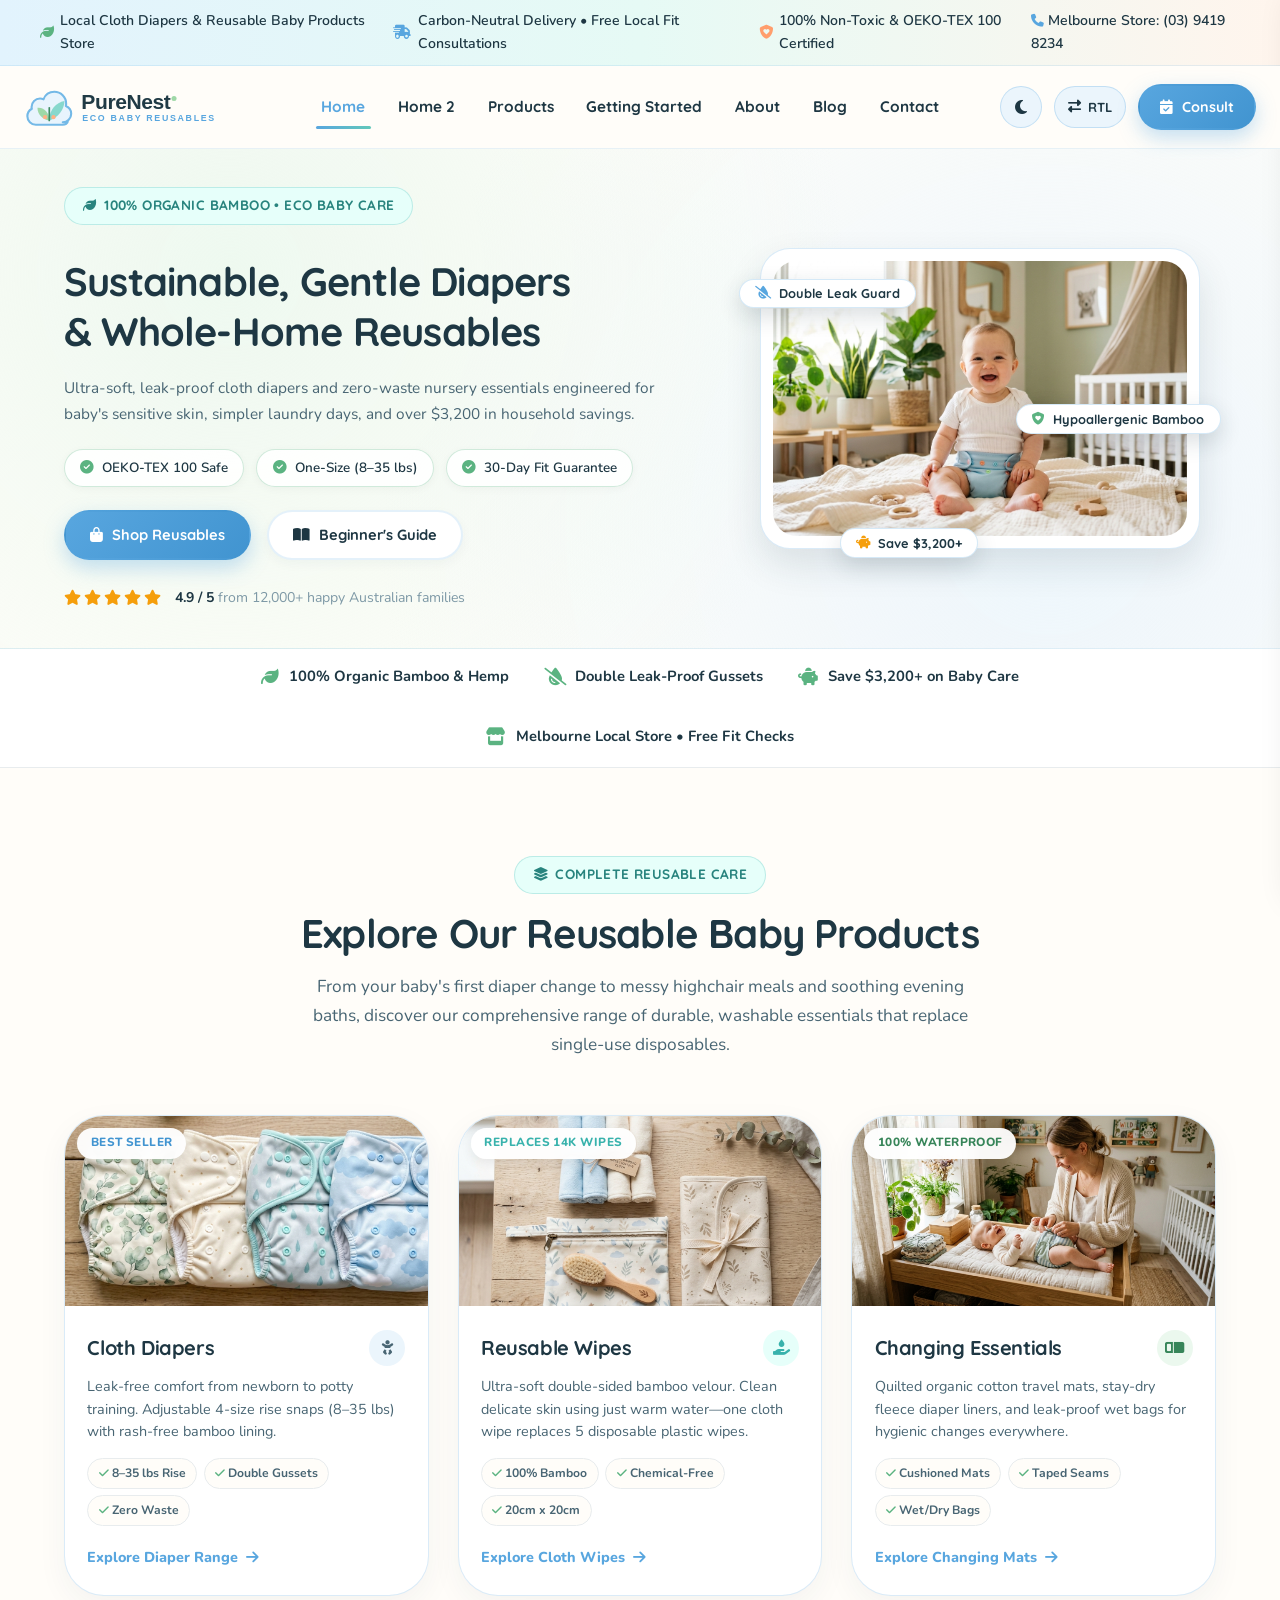
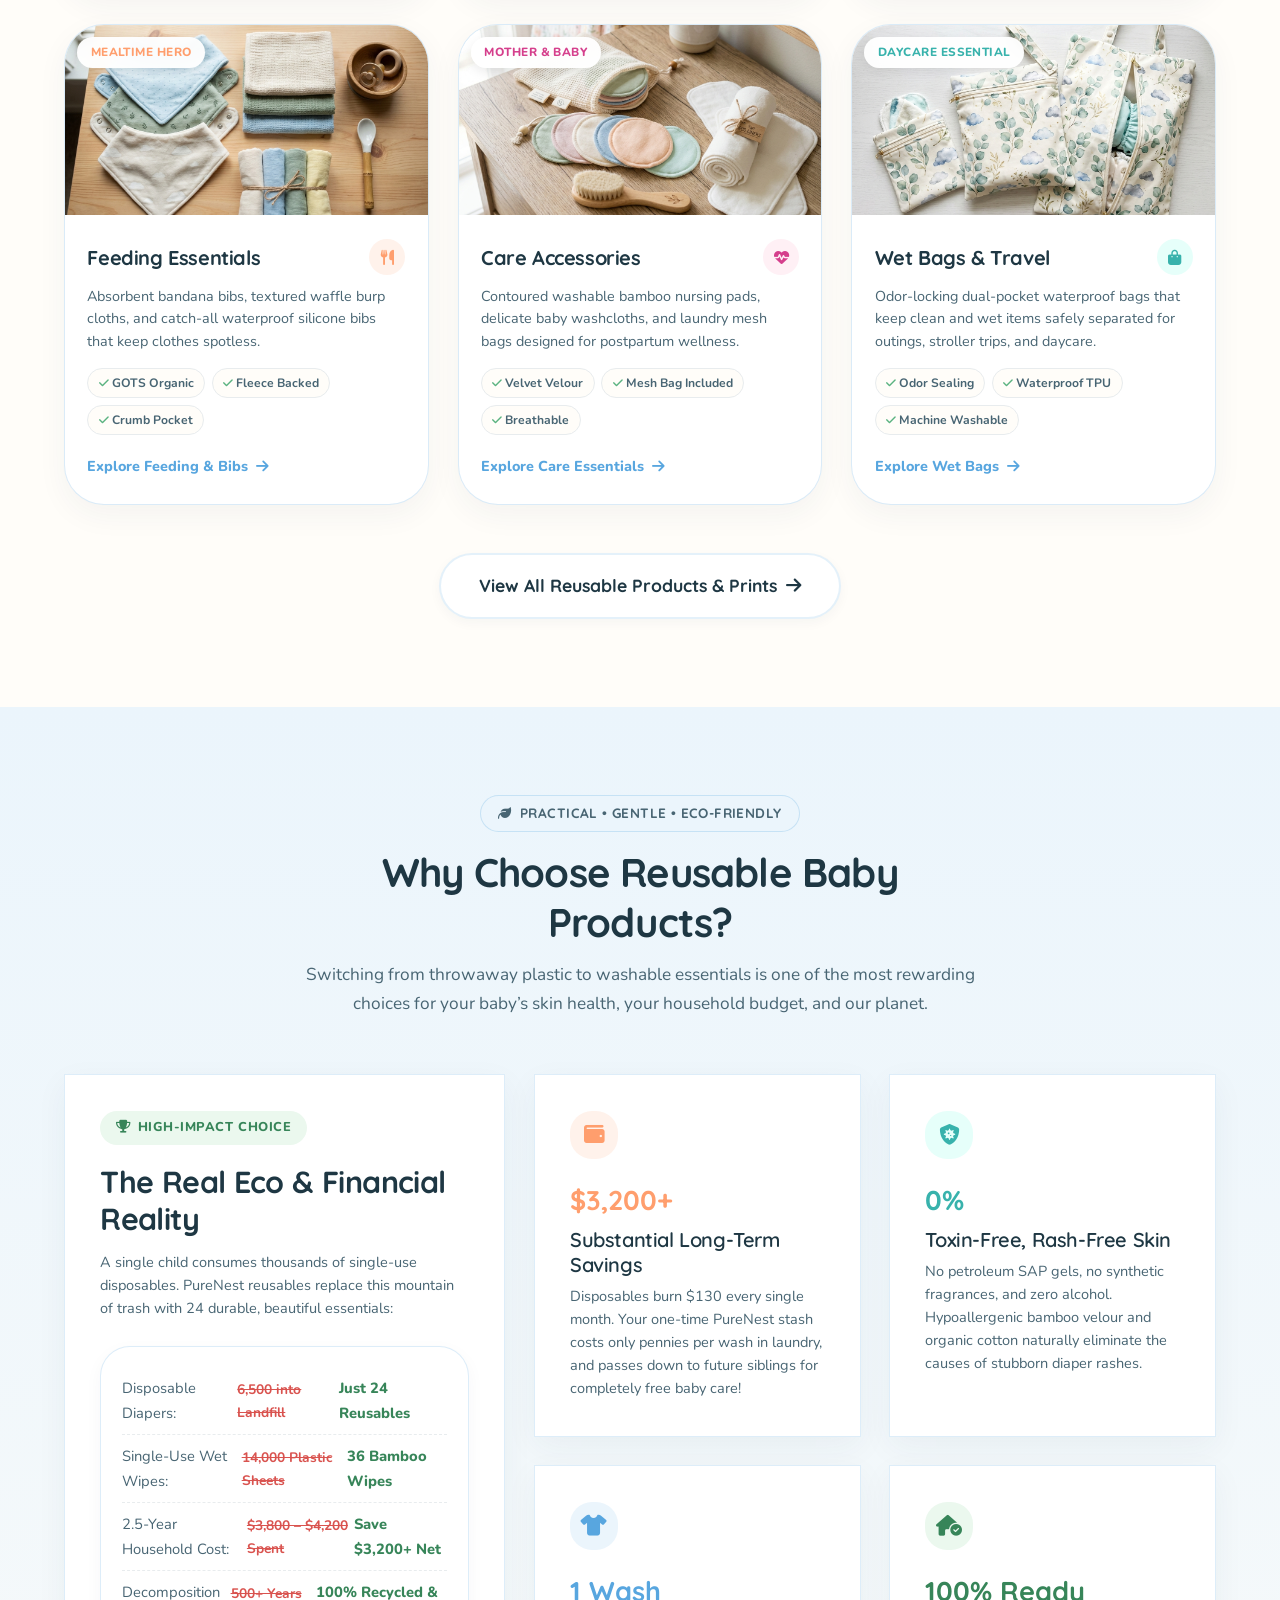
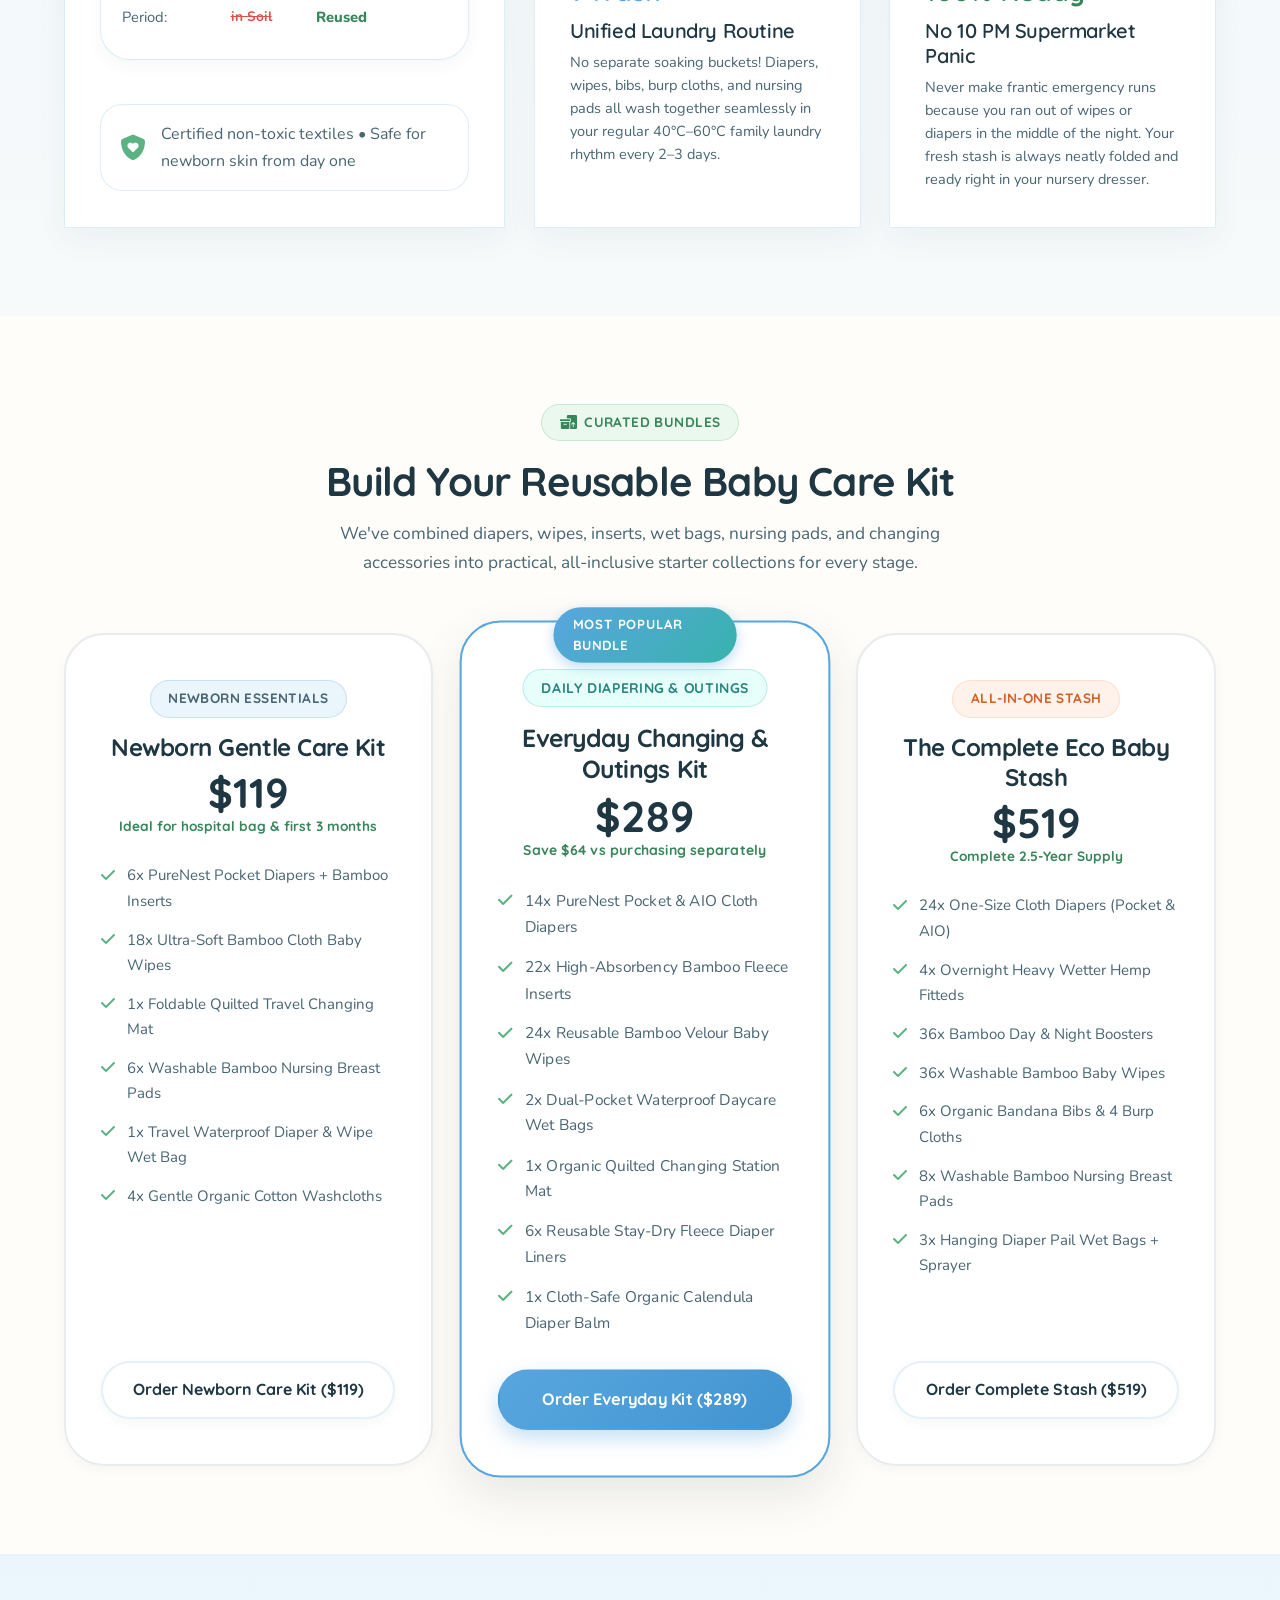
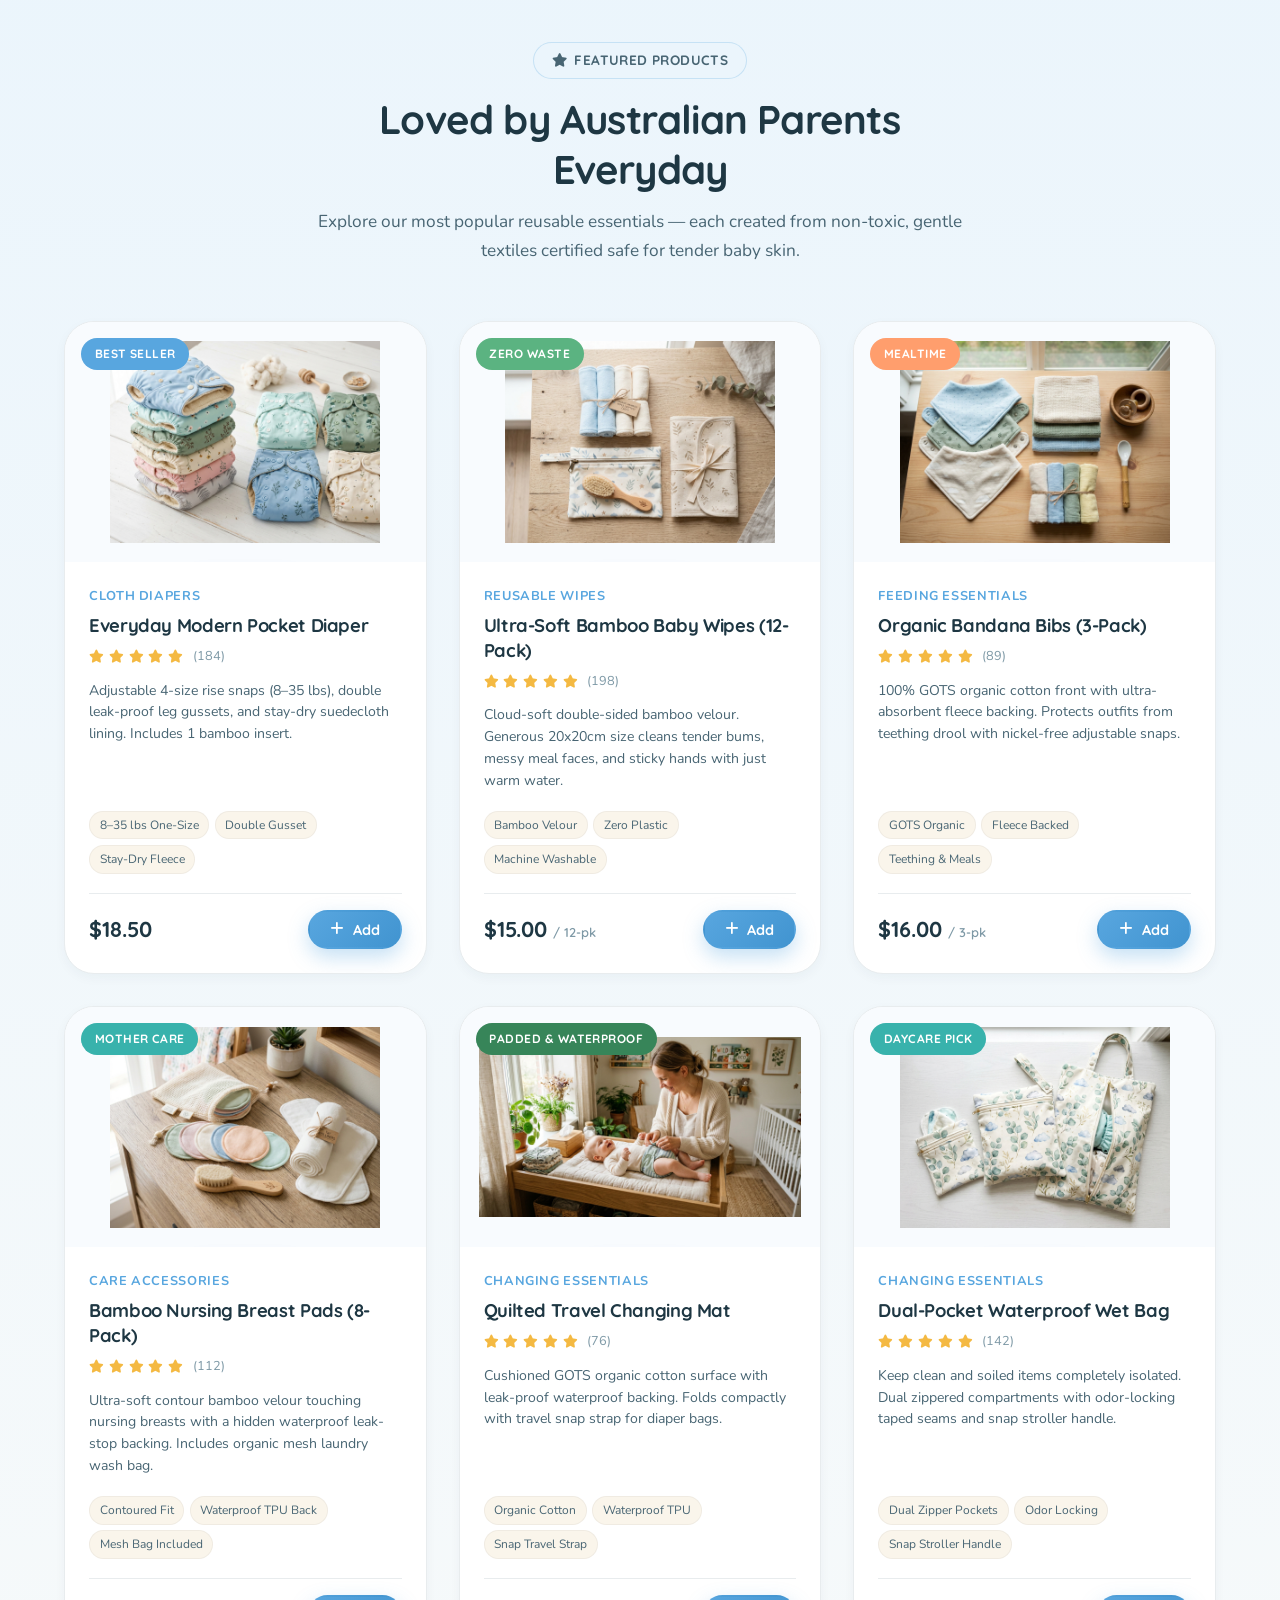
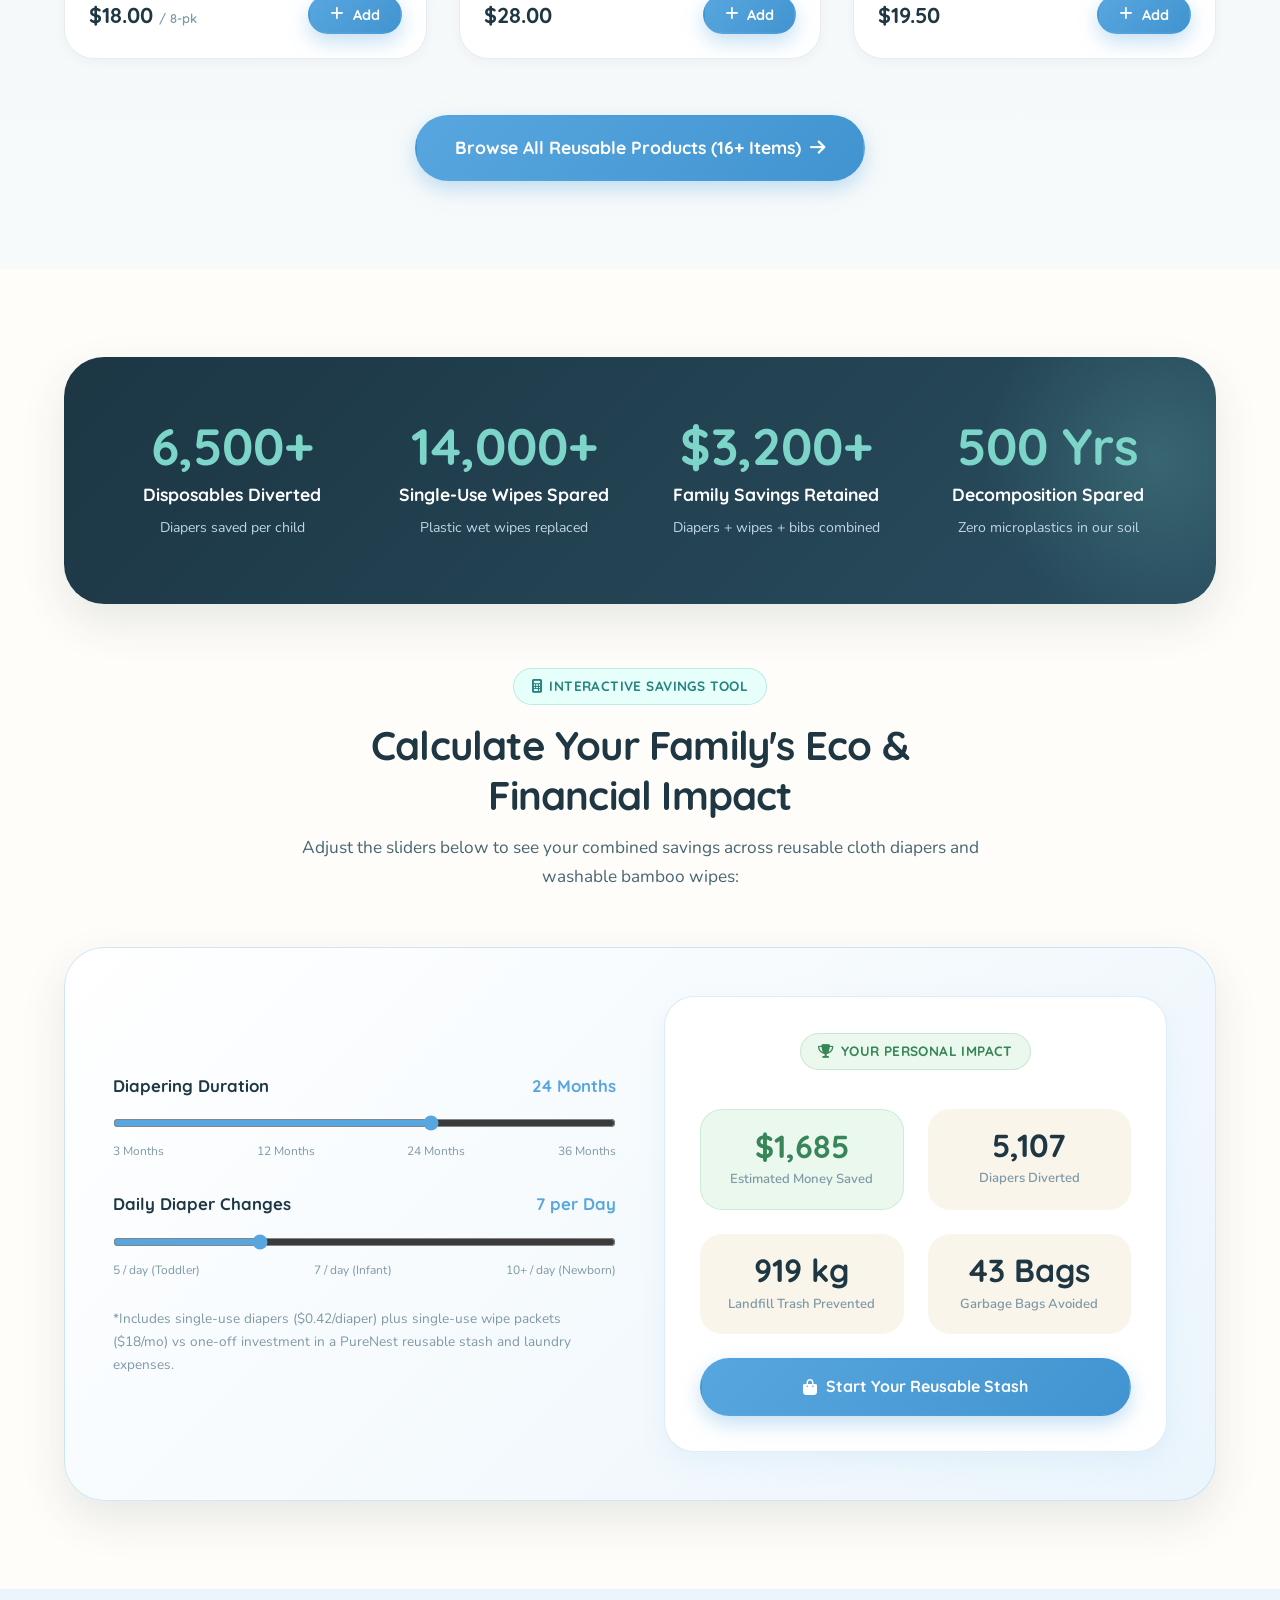
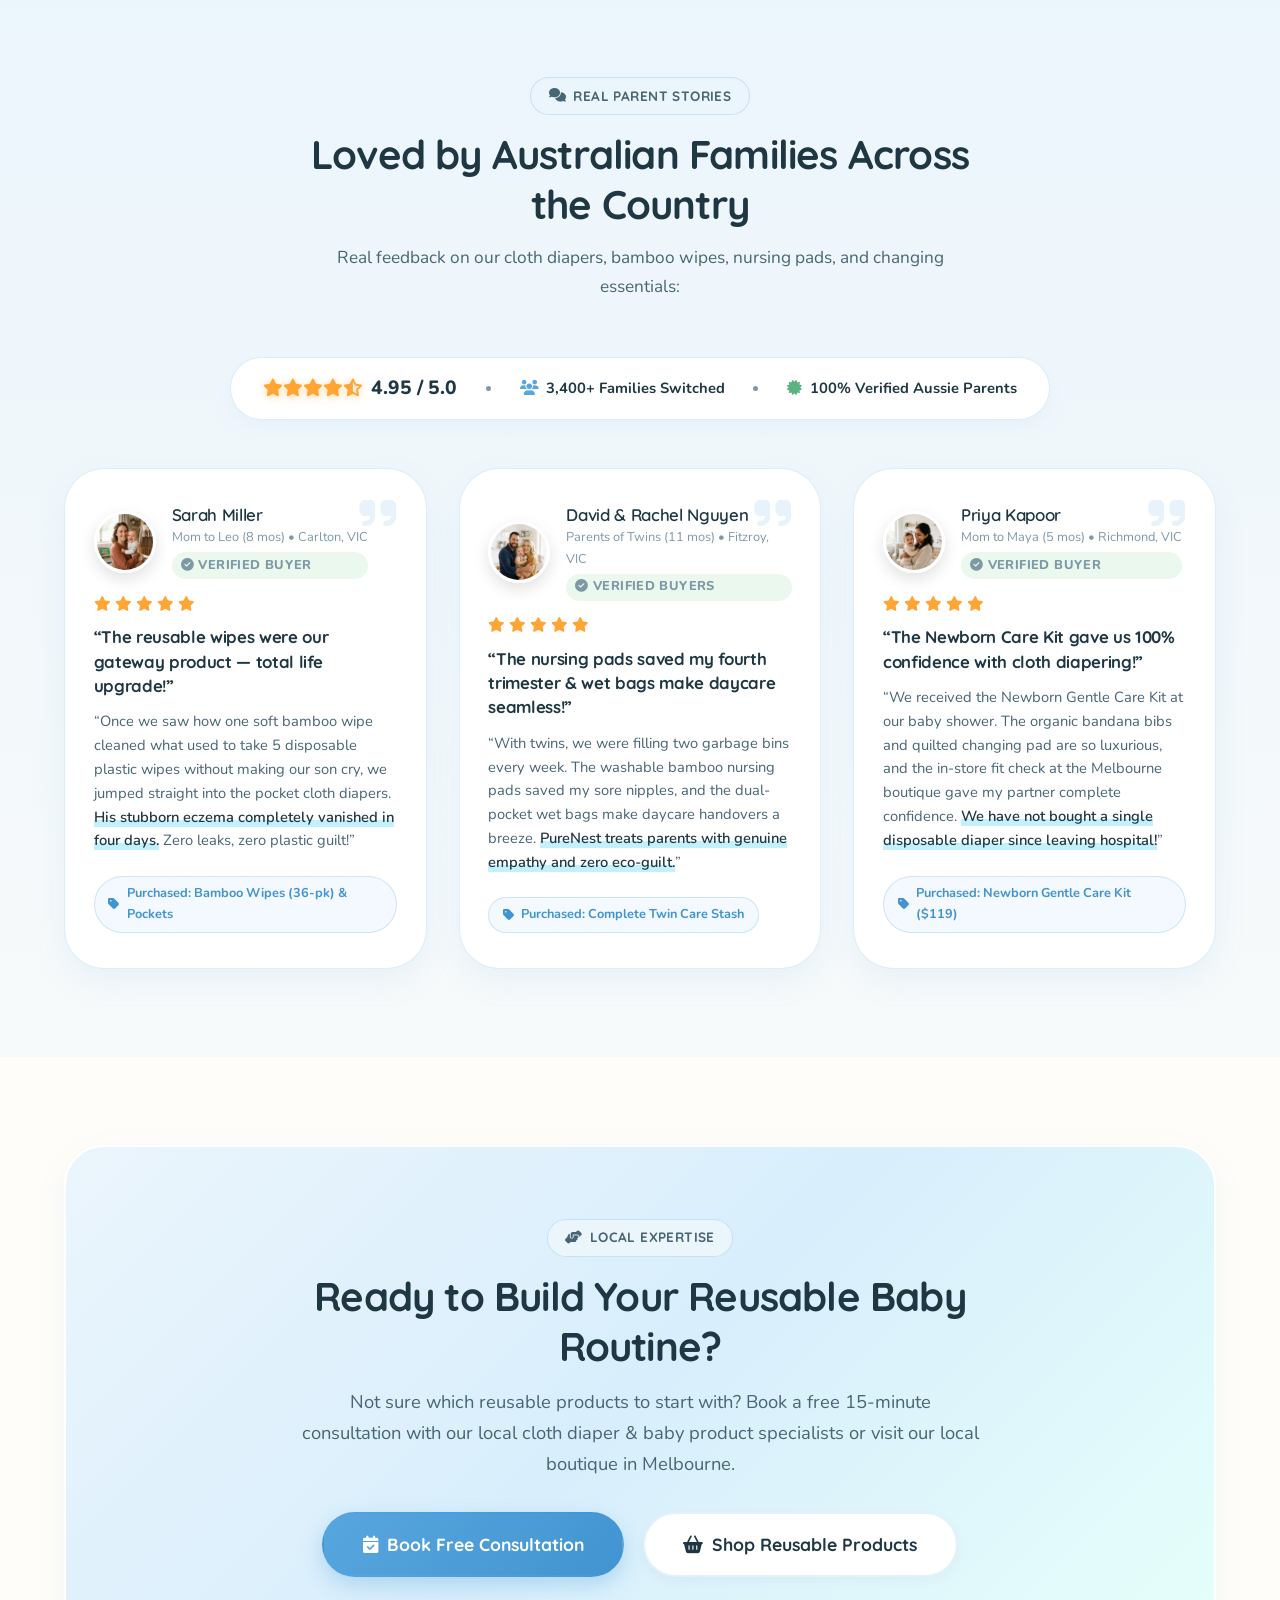
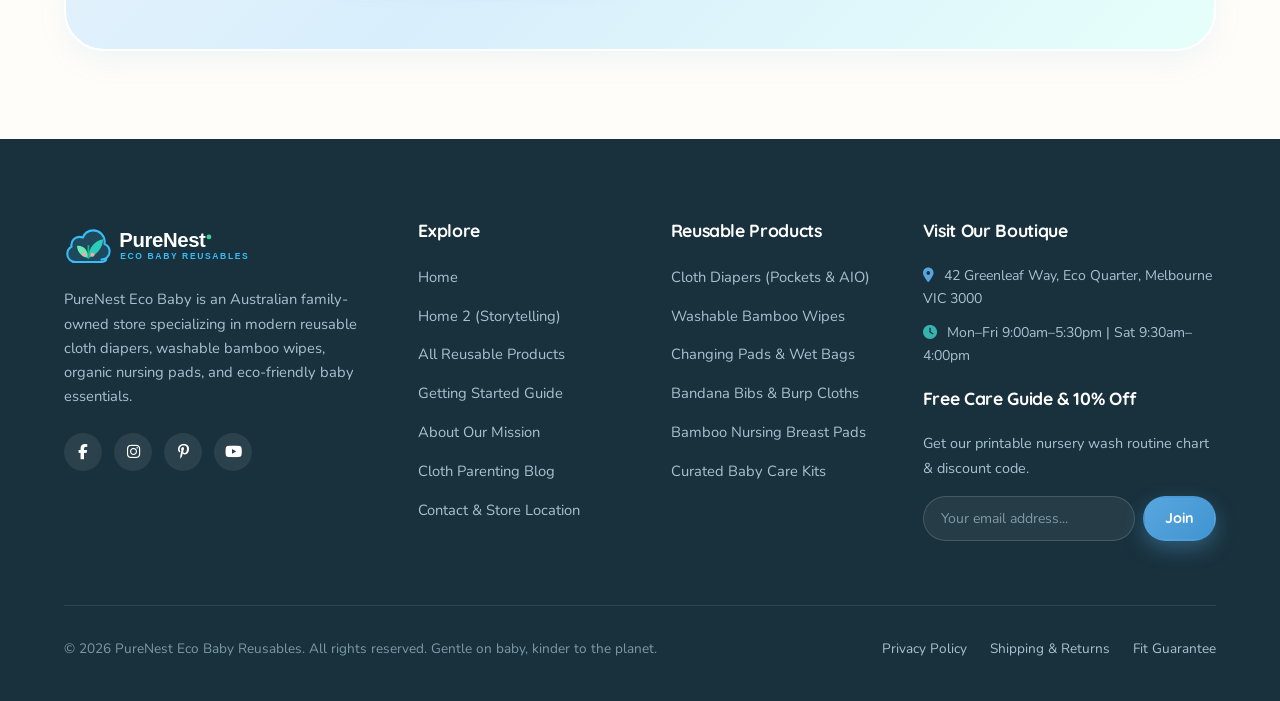
==== index.html @ 65320d26 "first commit" ====
<!DOCTYPE html>
<html lang="en">

<head>
  <meta charset="UTF-8">
  <meta name="viewport" content="width=device-width, initial-scale=1.0">
  <meta name="description"
    content="PureNest Eco Baby — Local store specializing in modern cloth diapers and reusable baby products. Organic wipes, washable changing pads, nursing pads, bibs, and zero-waste baby essentials.">
  <title>PureNest Eco Baby — Local Cloth Diapers &amp; Reusable Baby Products Store</title>
  <link rel="icon" type="image/svg+xml" href="images/favicon.svg">
  <link rel="icon" type="image/png" sizes="32x32" href="images/favicon.png">
  <link rel="shortcut icon" href="favicon.ico">
  <link rel="apple-touch-icon" href="images/favicon.png">
  <link rel="stylesheet" href="https://cdnjs.cloudflare.com/ajax/libs/font-awesome/6.5.0/css/all.min.css">
  <link rel="stylesheet" href="css/style.css">
</head>

<body>

  <!-- ─── TOP ANNOUNCEMENT BAR ─── -->
  <div class="top-announcement">
    <div class="top-announcement-inner">
      <div class="top-announcement-perks">
        <span><i class="fa-solid fa-leaf" style="color: #5BB381;"></i> Local Cloth Diapers &amp; Reusable Baby Products
          Store</span>
        <span><i class="fa-solid fa-truck-fast" style="color: #58A6DF;"></i> Carbon-Neutral Delivery &bull; Free Local
          Fit Consultations</span>
        <span><i class="fa-solid fa-shield-heart" style="color: #FF9E6D;"></i> 100% Non-Toxic &amp; OEKO-TEX 100
          Certified</span>
      </div>

      <div class="top-announcement-contact">
        <span><i class="fa-solid fa-phone" style="font-size: 0.8rem; color: #58A6DF;"></i> Melbourne Store: (03) 9419
          8234</span>
      </div>
    </div>
  </div>

  <!-- ─── SITE HEADER ─── -->
  <header class="site-header">
    <div class="header-container">
      <a href="index.html" class="header-brand" aria-label="PureNest Eco Baby Home">
        <img src="images/logo.svg" alt="PureNest Eco Baby Reusable Cloth Diapers &amp; Baby Products Logo"
          class="brand-logo-light">
        <img src="images/logo-dark.svg" alt="PureNest Eco Baby Reusable Cloth Diapers &amp; Baby Products Logo"
          class="brand-logo-dark">
      </a>

      <!-- Desktop Nav -->
      <nav aria-label="Primary Navigation">
        <ul class="nav-links">
          <li><a href="index.html" class="active">Home</a></li>
          <li><a href="home-2.html">Home 2</a></li>
          <li><a href="products.html">Products</a></li>
          <li><a href="getting-started.html">Getting Started</a></li>
          <li><a href="about.html">About</a></li>
          <li><a href="blog.html">Blog</a></li>
          <li><a href="contact.html">Contact</a></li>
        </ul>
      </nav>

      <!-- Header Actions -->
      <div class="header-actions">
        <button id="themeToggleBtn" class="header-util-btn icon-only theme-toggle-btn"
          aria-label="Toggle Dark / Light Theme" title="Toggle Theme">
          <i class="fa-solid fa-moon"></i>
        </button>
        <button id="rtlToggleBtn" class="header-util-btn rtl-toggle-btn" aria-label="Toggle RTL / LTR Layout"
          title="Toggle RTL Layout">
          <i class="fa-solid fa-right-left"></i>
          <span class="rtl-text-label">RTL</span>
        </button>
        <a href="contact.html" class="btn btn-primary btn-sm">
          <i class="fa-solid fa-calendar-check"></i> Consult
        </a>
        <button class="hamburger-btn" id="hamburgerBtn" aria-label="Toggle navigation menu">
          <span></span>
          <span></span>
          <span></span>
        </button>
      </div>
    </div>
  </header>

  <!-- ─── MOBILE DRAWER & OVERLAY ─── -->
  <div class="mobile-nav-overlay" id="mobileNavOverlay"></div>
  <aside class="mobile-nav-drawer" id="mobileNavDrawer" aria-label="Mobile Navigation">
    <div class="mobile-nav-header">
      <img src="images/logo.svg" alt="PureNest Logo" class="brand-logo-light" style="height: 38px;">
      <img src="images/logo-dark.svg" alt="PureNest Logo" class="brand-logo-dark" style="height: 38px;">
      <button id="mobileNavClose"
        style="background:none; border:none; font-size:1.4rem; color:var(--text-title); cursor:pointer;">
        <i class="fa-solid fa-xmark"></i>
      </button>
    </div>
    <ul class="mobile-nav-links">
      <li><a href="index.html" class="active">Home <i class="fa-solid fa-chevron-right"></i></a></li>
      <li><a href="home-2.html">Home 2 <i class="fa-solid fa-chevron-right"></i></a></li>
      <li><a href="products.html">Products <i class="fa-solid fa-chevron-right"></i></a></li>
      <li><a href="getting-started.html">Getting Started <i class="fa-solid fa-chevron-right"></i></a></li>
      <li><a href="about.html">About <i class="fa-solid fa-chevron-right"></i></a></li>
      <li><a href="blog.html">Blog <i class="fa-solid fa-chevron-right"></i></a></li>
      <li><a href="contact.html">Contact <i class="fa-solid fa-chevron-right"></i></a></li>
    </ul>
    <div class="mobile-nav-footer">
      <div class="mobile-drawer-util-row" style="margin-top:0; padding-top:0; border-top:none; margin-bottom:1rem;">
        <button class="header-util-btn theme-toggle-btn" id="mobileThemeToggleBtn"
          aria-label="Toggle Dark / Light Theme">
          <i class="fa-solid fa-moon"></i>
          <span>Theme</span>
        </button>
        <button class="header-util-btn rtl-toggle-btn" id="mobileRtlToggleBtn" aria-label="Toggle RTL Mode">
          <i class="fa-solid fa-right-left"></i>
          <span>RTL / LTR</span>
        </button>
      </div>
      <a href="contact.html" class="btn btn-primary" style="width: 100%;">
        <i class="fa-solid fa-calendar-check"></i> Book Free Fit Consult
      </a>
      <p style="font-size: 0.82rem; color: var(--text-muted); text-align: center; margin-top: 0.5rem;">
        Local Eco Baby Store &bull; 42 Greenleaf Way, Melbourne
      </p>
    </div>
  </aside>

  <main>
    <!-- ═════════════════════════════════════════════════════════════════
         SECTION 1: FLAGSHIP HERO (PREMIUM 2-COLUMN ECO DESIGN)
         ═════════════════════════════════════════════════════════════════ -->
    <section class="page-hero-unified hero-home-flagship" aria-label="PureNest Eco Baby Introduction">
      <div class="container">
        <div class="hero-grid-2col">

          <!-- Left Column: Compelling Copy, Quick Perks & Dual CTAs -->
          <div class="hero-content-col">
            <div class="hero-badge">
              <span class="badge-pill badge-mint">
                <i class="fa-solid fa-leaf"></i> 100% Organic Bamboo &bull; Eco Baby Care
              </span>
            </div>

            <h1>
              Sustainable, Gentle Diapers <br>
              <span class="gradient-text">&amp; Whole-Home Reusables</span>
            </h1>

            <p class="hero-lead">
              Ultra-soft, leak-proof cloth diapers and zero-waste nursery essentials engineered for baby's sensitive
              skin, simpler laundry days, and over $3,200 in household savings.
            </p>

            <div class="hero-points-chips">
              <span class="hero-point-tag">
                <i class="fa-solid fa-circle-check"></i> OEKO-TEX 100 Safe
              </span>
              <span class="hero-point-tag">
                <i class="fa-solid fa-circle-check"></i> One-Size (8–35 lbs)
              </span>
              <span class="hero-point-tag">
                <i class="fa-solid fa-circle-check"></i> 30-Day Fit Guarantee
              </span>
            </div>

            <div class="hero-buttons-wrap">
              <a href="products.html" class="btn btn-primary">
                <i class="fa-solid fa-bag-shopping"></i> Shop Reusables
              </a>
              <a href="getting-started.html" class="btn btn-secondary">
                <i class="fa-solid fa-book-open"></i> Beginner's Guide
              </a>
            </div>

            <div class="hero-social-proof">
              <div class="hero-rating-stars" aria-label="5 out of 5 stars">
                <i class="fa-solid fa-star"></i>
                <i class="fa-solid fa-star"></i>
                <i class="fa-solid fa-star"></i>
                <i class="fa-solid fa-star"></i>
                <i class="fa-solid fa-star"></i>
              </div>
              <span class="hero-rating-text"><strong>4.9 / 5</strong> from 12,000+ happy Australian families</span>
            </div>
          </div>

          <!-- Right Column: Photography Showcase Card with Dynamic Hotspots -->
          <div class="hero-visual-col">
            <div class="visual-card-wrap">
              <img src="images/hero_baby.jpg"
                alt="Happy baby wearing PureNest eco-friendly cloth diaper in natural light nursery">

              <!-- Floating Hotspots -->
              <div class="story-hotspot hotspot-1">
                <i class="fa-solid fa-droplet-slash" style="color:var(--sky-blue);"></i>
                <span>Double Leak Guard</span>
              </div>

              <div class="story-hotspot hotspot-2">
                <i class="fa-solid fa-shield-heart" style="color:var(--pastel-green);"></i>
                <span>Hypoallergenic Bamboo</span>
              </div>

              <div class="story-hotspot hotspot-bottom">
                <i class="fa-solid fa-piggy-bank" style="color:#F59E0B;"></i>
                <span>Save $3,200+</span>
              </div>
            </div>
          </div>

        </div>
      </div>
    </section>

    <!-- Trust Perks Directly Below the Clouds -->
    <div class="hero-dream-trust">
      <div class="hero-dream-trust-inner">
        <div class="hero-dream-trust-item">
          <i class="fa-solid fa-leaf"></i>
          <span>100% Organic Bamboo &amp; Hemp</span>
        </div>
        <div class="hero-dream-trust-item">
          <i class="fa-solid fa-droplet-slash"></i>
          <span>Double Leak-Proof Gussets</span>
        </div>
        <div class="hero-dream-trust-item">
          <i class="fa-solid fa-piggy-bank"></i>
          <span>Save $3,200+ on Baby Care</span>
        </div>
        <div class="hero-dream-trust-item">
          <i class="fa-solid fa-store"></i>
          <span>Melbourne Local Store &bull; Free Fit Checks</span>
        </div>
      </div>
    </div>

    <!-- ═════════════════════════════════════════════════════════════════
         SECTION 2: EXPLORE OUR REUSABLE BABY PRODUCTS (DEDICATED CATEGORIES)
         ═════════════════════════════════════════════════════════════════ -->
    <section class="section section-cream" id="reusable-categories" aria-label="Explore Reusable Baby Products">
      <div class="container">
        <div class="section-header">
          <span class="badge-pill badge-mint">
            <i class="fa-solid fa-layer-group"></i> Complete Reusable Care
          </span>
          <h2>Explore Our Reusable Baby Products</h2>
          <p>
            From your baby's first diaper change to messy highchair meals and soothing evening baths, discover our
            comprehensive range of durable, washable essentials that replace single-use disposables.
          </p>
        </div>

        <div class="modern-cat-grid">

          <!-- Category 1: Cloth Diapers -->
          <a href="products.html?category=cloth-diapers" class="modern-cat-card">
            <div class="modern-cat-media">
              <img src="images/diaper_prints.jpg" alt="PureNest Modern Cloth Diapers in gentle botanical prints">
              <span class="modern-cat-floating-badge" style="color:var(--sky-blue-hover);">Best Seller</span>
            </div>
            <div class="modern-cat-body">
              <div class="modern-cat-header">
                <h3>Cloth Diapers</h3>
                <div class="modern-cat-icon-chip" style="background:var(--sky-blue-light); color:var(--sky-blue-deep);">
                  <i class="fa-solid fa-baby"></i>
                </div>
              </div>
              <p class="modern-cat-desc">
                Leak-free comfort from newborn to potty training. Adjustable 4-size rise snaps (8–35 lbs) with rash-free
                bamboo lining.
              </p>
              <div class="modern-cat-tags">
                <span class="modern-cat-tag"><i class="fa-solid fa-check"
                    style="color:var(--pastel-green); font-size:0.7rem;"></i> 8–35 lbs Rise</span>
                <span class="modern-cat-tag"><i class="fa-solid fa-check"
                    style="color:var(--pastel-green); font-size:0.7rem;"></i> Double Gussets</span>
                <span class="modern-cat-tag"><i class="fa-solid fa-check"
                    style="color:var(--pastel-green); font-size:0.7rem;"></i> Zero Waste</span>
              </div>
              <div class="modern-cat-action">
                <span>Explore Diaper Range</span>
                <i class="fa-solid fa-arrow-right"></i>
              </div>
            </div>
          </a>

          <!-- Category 2: Reusable Wipes -->
          <a href="products.html?category=wipes" class="modern-cat-card">
            <div class="modern-cat-media">
              <img src="images/wipes_accessories.jpg" alt="PureNest Ultra-Soft Bamboo Cloth Wipes">
              <span class="modern-cat-floating-badge" style="color:var(--aqua);">Replaces 14k Wipes</span>
            </div>
            <div class="modern-cat-body">
              <div class="modern-cat-header">
                <h3>Reusable Wipes</h3>
                <div class="modern-cat-icon-chip" style="background:var(--aqua-light); color:var(--aqua);">
                  <i class="fa-solid fa-hand-holding-droplet"></i>
                </div>
              </div>
              <p class="modern-cat-desc">
                Ultra-soft double-sided bamboo velour. Clean delicate skin using just warm water—one cloth wipe replaces
                5 disposable plastic wipes.
              </p>
              <div class="modern-cat-tags">
                <span class="modern-cat-tag"><i class="fa-solid fa-check"
                    style="color:var(--pastel-green); font-size:0.7rem;"></i> 100% Bamboo</span>
                <span class="modern-cat-tag"><i class="fa-solid fa-check"
                    style="color:var(--pastel-green); font-size:0.7rem;"></i> Chemical-Free</span>
                <span class="modern-cat-tag"><i class="fa-solid fa-check"
                    style="color:var(--pastel-green); font-size:0.7rem;"></i> 20cm x 20cm</span>
              </div>
              <div class="modern-cat-action">
                <span>Explore Cloth Wipes</span>
                <i class="fa-solid fa-arrow-right"></i>
              </div>
            </div>
          </a>

          <!-- Category 3: Changing Essentials -->
          <a href="products.html?category=changing" class="modern-cat-card">
            <div class="modern-cat-media">
              <img src="images/mother_changing_baby.jpg"
                alt="Mother changing smiling baby on washable padded changing mat">
              <span class="modern-cat-floating-badge" style="color:var(--pastel-green-dark);">100% Waterproof</span>
            </div>
            <div class="modern-cat-body">
              <div class="modern-cat-header">
                <h3>Changing Essentials</h3>
                <div class="modern-cat-icon-chip"
                  style="background:var(--pastel-green-light); color:var(--pastel-green-dark);">
                  <i class="fa-solid fa-mattress-pillow"></i>
                </div>
              </div>
              <p class="modern-cat-desc">
                Quilted organic cotton travel mats, stay-dry fleece diaper liners, and leak-proof wet bags for hygienic
                changes everywhere.
              </p>
              <div class="modern-cat-tags">
                <span class="modern-cat-tag"><i class="fa-solid fa-check"
                    style="color:var(--pastel-green); font-size:0.7rem;"></i> Cushioned Mats</span>
                <span class="modern-cat-tag"><i class="fa-solid fa-check"
                    style="color:var(--pastel-green); font-size:0.7rem;"></i> Taped Seams</span>
                <span class="modern-cat-tag"><i class="fa-solid fa-check"
                    style="color:var(--pastel-green); font-size:0.7rem;"></i> Wet/Dry Bags</span>
              </div>
              <div class="modern-cat-action">
                <span>Explore Changing Mats</span>
                <i class="fa-solid fa-arrow-right"></i>
              </div>
            </div>
          </a>

          <!-- Category 4: Feeding Essentials -->
          <a href="products.html?category=feeding" class="modern-cat-card">
            <div class="modern-cat-media">
              <img src="images/reusable_bibs.jpg" alt="Organic cotton bandana bibs and waffle burp cloths">
              <span class="modern-cat-floating-badge" style="color:var(--warm-peach);">Mealtime Hero</span>
            </div>
            <div class="modern-cat-body">
              <div class="modern-cat-header">
                <h3>Feeding Essentials</h3>
                <div class="modern-cat-icon-chip" style="background:var(--warm-peach-light); color:var(--warm-peach);">
                  <i class="fa-solid fa-utensils"></i>
                </div>
              </div>
              <p class="modern-cat-desc">
                Absorbent bandana bibs, textured waffle burp cloths, and catch-all waterproof silicone bibs that keep
                clothes spotless.
              </p>
              <div class="modern-cat-tags">
                <span class="modern-cat-tag"><i class="fa-solid fa-check"
                    style="color:var(--pastel-green); font-size:0.7rem;"></i> GOTS Organic</span>
                <span class="modern-cat-tag"><i class="fa-solid fa-check"
                    style="color:var(--pastel-green); font-size:0.7rem;"></i> Fleece Backed</span>
                <span class="modern-cat-tag"><i class="fa-solid fa-check"
                    style="color:var(--pastel-green); font-size:0.7rem;"></i> Crumb Pocket</span>
              </div>
              <div class="modern-cat-action">
                <span>Explore Feeding &amp; Bibs</span>
                <i class="fa-solid fa-arrow-right"></i>
              </div>
            </div>
          </a>

          <!-- Category 5: Baby Care Accessories -->
          <a href="products.html?category=care" class="modern-cat-card">
            <div class="modern-cat-media">
              <img src="images/nursing_pads.jpg" alt="Washable bamboo nursing breast pads in mesh laundry bag">
              <span class="modern-cat-floating-badge" style="color:#D53F8C;">Mother &amp; Baby</span>
            </div>
            <div class="modern-cat-body">
              <div class="modern-cat-header">
                <h3>Care Accessories</h3>
                <div class="modern-cat-icon-chip" style="background:#FFF0F5; color:#D53F8C;">
                  <i class="fa-solid fa-heart-pulse"></i>
                </div>
              </div>
              <p class="modern-cat-desc">
                Contoured washable bamboo nursing pads, delicate baby washcloths, and laundry mesh bags designed for
                postpartum wellness.
              </p>
              <div class="modern-cat-tags">
                <span class="modern-cat-tag"><i class="fa-solid fa-check"
                    style="color:var(--pastel-green); font-size:0.7rem;"></i> Velvet Velour</span>
                <span class="modern-cat-tag"><i class="fa-solid fa-check"
                    style="color:var(--pastel-green); font-size:0.7rem;"></i> Mesh Bag Included</span>
                <span class="modern-cat-tag"><i class="fa-solid fa-check"
                    style="color:var(--pastel-green); font-size:0.7rem;"></i> Breathable</span>
              </div>
              <div class="modern-cat-action">
                <span>Explore Care Essentials</span>
                <i class="fa-solid fa-arrow-right"></i>
              </div>
            </div>
          </a>

          <!-- Category 6: Wet Bags & Travel -->
          <a href="products.html?category=changing" class="modern-cat-card">
            <div class="modern-cat-media">
              <img src="images/wet_bags.jpg" alt="PureNest Waterproof Dual-Pocket Wet Bags and On-the-Go Organizers">
              <span class="modern-cat-floating-badge" style="color:var(--aqua);">Daycare Essential</span>
            </div>
            <div class="modern-cat-body">
              <div class="modern-cat-header">
                <h3>Wet Bags &amp; Travel</h3>
                <div class="modern-cat-icon-chip" style="background:var(--aqua-light); color:var(--aqua);">
                  <i class="fa-solid fa-bag-shopping"></i>
                </div>
              </div>
              <p class="modern-cat-desc">
                Odor-locking dual-pocket waterproof bags that keep clean and wet items safely separated for outings,
                stroller trips, and daycare.
              </p>
              <div class="modern-cat-tags">
                <span class="modern-cat-tag"><i class="fa-solid fa-check"
                    style="color:var(--pastel-green); font-size:0.7rem;"></i> Odor Sealing</span>
                <span class="modern-cat-tag"><i class="fa-solid fa-check"
                    style="color:var(--pastel-green); font-size:0.7rem;"></i> Waterproof TPU</span>
                <span class="modern-cat-tag"><i class="fa-solid fa-check"
                    style="color:var(--pastel-green); font-size:0.7rem;"></i> Machine Washable</span>
              </div>
              <div class="modern-cat-action">
                <span>Explore Wet Bags</span>
                <i class="fa-solid fa-arrow-right"></i>
              </div>
            </div>
          </a>

        </div>

        <div style="text-align: center; margin-top: 3rem;">
          <a href="products.html" class="btn btn-secondary btn-lg">
            View All Reusable Products &amp; Prints <i class="fa-solid fa-arrow-right"></i>
          </a>
        </div>
      </div>
    </section>

    <!-- ═════════════════════════════════════════════════════════════════
         SECTION 3: WHY CHOOSE REUSABLE BABY PRODUCTS? (BENTO IMPACT GRID)
         ═════════════════════════════════════════════════════════════════ -->
    <section class="section section-sky" id="why-reusables" aria-label="Why Choose Reusable Baby Products">
      <div class="container">
        <div class="section-header">
          <span class="badge-pill badge-sky">
            <i class="fa-solid fa-leaf"></i> Practical &bull; Gentle &bull; Eco-Friendly
          </span>
          <h2>Why Choose Reusable Baby Products?</h2>
          <p>
            Switching from throwaway plastic to washable essentials is one of the most rewarding choices for your
            baby’s skin health, your household budget, and our planet.
          </p>
        </div>

        <div class="bento-impact-container">

          <!-- Bento Spotlight 1: Big Impact Counter & Comparison (2-row height) -->
          <div class="bento-card bento-hero-card">
            <div>
              <span class="bento-hero-tag">
                <i class="fa-solid fa-trophy"></i> High-Impact Choice
              </span>
              <h3>The Real Eco &amp; Financial Reality</h3>
              <p class="bento-hero-lead">
                A single child consumes thousands of single-use disposables. PureNest reusables replace this mountain of
                trash with 24 durable, beautiful essentials:
              </p>

              <div class="bento-comparison-box">
                <div class="bento-compare-row">
                  <span>Disposable Diapers:</span>
                  <span class="compare-badge-disposable">6,500 into Landfill</span>
                  <span class="compare-badge-reusable">Just 24 Reusables</span>
                </div>
                <div class="bento-compare-row">
                  <span>Single-Use Wet Wipes:</span>
                  <span class="compare-badge-disposable">14,000 Plastic Sheets</span>
                  <span class="compare-badge-reusable">36 Bamboo Wipes</span>
                </div>
                <div class="bento-compare-row">
                  <span>2.5-Year Household Cost:</span>
                  <span class="compare-badge-disposable">$3,800 – $4,200 Spent</span>
                  <span class="compare-badge-reusable">Save $3,200+ Net</span>
                </div>
                <div class="bento-compare-row">
                  <span>Decomposition Period:</span>
                  <span class="compare-badge-disposable">500+ Years in Soil</span>
                  <span class="compare-badge-reusable">100% Recycled &amp; Reused</span>
                </div>
              </div>
            </div>

            <div class="bento-cert-callout">
              <i class="fa-solid fa-shield-heart" style="font-size:1.6rem; color:var(--pastel-green);"></i>
              <span>
                Certified non-toxic textiles &bull; Safe for newborn skin from day one
              </span>
            </div>
          </div>

          <!-- Bento Card 2: Massive Household Savings -->
          <div class="bento-card">
            <div class="bento-icon-badge" style="background:var(--warm-peach-light); color:var(--warm-peach);">
              <i class="fa-solid fa-wallet"></i>
            </div>
            <div class="bento-card-stat" style="color:var(--warm-peach);">$3,200+</div>
            <h4>Substantial Long-Term Savings</h4>
            <p>
              Disposables burn $130 every single month. Your one-time PureNest stash costs only pennies per wash in
              laundry, and passes down to future siblings for completely free baby care!
            </p>
          </div>

          <!-- Bento Card 3: 100% Gentle, Chemical-Free Materials -->
          <div class="bento-card">
            <div class="bento-icon-badge" style="background:var(--aqua-light); color:var(--aqua);">
              <i class="fa-solid fa-shield-virus"></i>
            </div>
            <div class="bento-card-stat" style="color:var(--aqua);">0%</div>
            <h4>Toxin-Free, Rash-Free Skin</h4>
            <p>
              No petroleum SAP gels, no synthetic fragrances, and zero alcohol. Hypoallergenic bamboo velour and organic
              cotton naturally eliminate the causes of stubborn diaper rashes.
            </p>
          </div>

          <!-- Bento Card 4: Unified Machine Washing -->
          <div class="bento-card">
            <div class="bento-icon-badge" style="background:var(--sky-blue-light); color:var(--sky-blue);">
              <i class="fa-solid fa-shirt"></i>
            </div>
            <div class="bento-card-stat" style="color:var(--sky-blue);">1 Wash</div>
            <h4>Unified Laundry Routine</h4>
            <p>
              No separate soaking buckets! Diapers, wipes, bibs, burp cloths, and nursing pads all wash together
              seamlessly in your regular 40°C–60°C family laundry rhythm every 2–3 days.
            </p>
          </div>

          <!-- Bento Card 5: Everyday Practicality -->
          <div class="bento-card">
            <div class="bento-icon-badge" style="background:var(--pastel-green-light); color:var(--pastel-green-dark);">
              <i class="fa-solid fa-house-circle-check"></i>
            </div>
            <div class="bento-card-stat" style="color:var(--pastel-green-dark);">100% Ready</div>
            <h4>No 10 PM Supermarket Panic</h4>
            <p>
              Never make frantic emergency runs because you ran out of wipes or diapers in the middle of the night. Your
              fresh stash is always neatly folded and ready right in your nursery dresser.
            </p>
          </div>

        </div>
      </div>
    </section>

    <!-- ═════════════════════════════════════════════════════════════════
         SECTION 4: BUILD YOUR BABY CARE KIT (BUNDLES & STARTER SETS)
         ═════════════════════════════════════════════════════════════════ -->
    <section class="section section-cream" id="build-kit" aria-label="Build Your Baby Care Kit">
      <div class="container">
        <div class="section-header">
          <span class="badge-pill badge-sage">
            <i class="fa-solid fa-boxes-packing"></i> Curated Bundles
          </span>
          <h2>Build Your Reusable Baby Care Kit</h2>
          <p>
            We've combined diapers, wipes, inserts, wet bags, nursing pads, and changing accessories into practical,
            all-inclusive starter collections for every stage.
          </p>
        </div>

        <div class="bundles-grid">
          <!-- Kit 1 -->
          <div class="bundle-card">
            <div class="bundle-header">
              <span class="badge-pill badge-sky">Newborn Essentials</span>
              <h3>Newborn Gentle Care Kit</h3>
              <div class="bundle-price">
                $119 <span class="save-tag">Ideal for hospital bag &amp; first 3 months</span>
              </div>
            </div>
            <ul class="bundle-checklist">
              <li><i class="fa-solid fa-check"></i> 6x PureNest Pocket Diapers + Bamboo Inserts</li>
              <li><i class="fa-solid fa-check"></i> 18x Ultra-Soft Bamboo Cloth Baby Wipes</li>
              <li><i class="fa-solid fa-check"></i> 1x Foldable Quilted Travel Changing Mat</li>
              <li><i class="fa-solid fa-check"></i> 6x Washable Bamboo Nursing Breast Pads</li>
              <li><i class="fa-solid fa-check"></i> 1x Travel Waterproof Diaper &amp; Wipe Wet Bag</li>
              <li><i class="fa-solid fa-check"></i> 4x Gentle Organic Cotton Washcloths</li>
            </ul>
            <a href="contact.html?interest=Newborn+Gentle+Care+Kit" class="btn btn-secondary" style="width: 100%;">
              Order Newborn Care Kit ($119)
            </a>
          </div>

          <!-- Kit 2 (Featured) -->
          <div class="bundle-card featured">
            <div class="bundle-ribbon">Most Popular Bundle</div>
            <div class="bundle-header">
              <span class="badge-pill badge-mint">Daily Diapering &amp; Outings</span>
              <h3>Everyday Changing &amp; Outings Kit</h3>
              <div class="bundle-price">
                $289 <span class="save-tag">Save $64 vs purchasing separately</span>
              </div>
            </div>
            <ul class="bundle-checklist">
              <li><i class="fa-solid fa-check"></i> 14x PureNest Pocket &amp; AIO Cloth Diapers</li>
              <li><i class="fa-solid fa-check"></i> 22x High-Absorbency Bamboo Fleece Inserts</li>
              <li><i class="fa-solid fa-check"></i> 24x Reusable Bamboo Velour Baby Wipes</li>
              <li><i class="fa-solid fa-check"></i> 2x Dual-Pocket Waterproof Daycare Wet Bags</li>
              <li><i class="fa-solid fa-check"></i> 1x Organic Quilted Changing Station Mat</li>
              <li><i class="fa-solid fa-check"></i> 6x Reusable Stay-Dry Fleece Diaper Liners</li>
              <li><i class="fa-solid fa-check"></i> 1x Cloth-Safe Organic Calendula Diaper Balm</li>
            </ul>
            <a href="contact.html?interest=Everyday+Changing+and+Outings+Kit" class="btn btn-primary"
              style="width: 100%;">
              Order Everyday Kit ($289)
            </a>
          </div>

          <!-- Kit 3 -->
          <div class="bundle-card">
            <div class="bundle-header">
              <span class="badge-pill badge-peach">All-in-One Stash</span>
              <h3>The Complete Eco Baby Stash</h3>
              <div class="bundle-price">
                $519 <span class="save-tag">Complete 2.5-Year Supply</span>
              </div>
            </div>
            <ul class="bundle-checklist">
              <li><i class="fa-solid fa-check"></i> 24x One-Size Cloth Diapers (Pocket &amp; AIO)</li>
              <li><i class="fa-solid fa-check"></i> 4x Overnight Heavy Wetter Hemp Fitteds</li>
              <li><i class="fa-solid fa-check"></i> 36x Bamboo Day &amp; Night Boosters</li>
              <li><i class="fa-solid fa-check"></i> 36x Washable Bamboo Baby Wipes</li>
              <li><i class="fa-solid fa-check"></i> 6x Organic Bandana Bibs &amp; 4 Burp Cloths</li>
              <li><i class="fa-solid fa-check"></i> 8x Washable Bamboo Nursing Breast Pads</li>
              <li><i class="fa-solid fa-check"></i> 3x Hanging Diaper Pail Wet Bags + Sprayer</li>
            </ul>
            <a href="contact.html?interest=Complete+Eco+Baby+Stash" class="btn btn-secondary" style="width: 100%;">
              Order Complete Stash ($519)
            </a>
          </div>
        </div>
      </div>
    </section>

    <!-- ═════════════════════════════════════════════════════════════════
         SECTION 5: FEATURED REUSABLE PRODUCTS SHOWCASE
         ═════════════════════════════════════════════════════════════════ -->
    <section class="section section-sky" id="featured-products" aria-label="Featured Reusable Products">
      <div class="container">
        <div class="section-header">
          <span class="badge-pill badge-sky">
            <i class="fa-solid fa-star"></i> Featured Products
          </span>
          <h2>Loved by Australian Parents Everyday</h2>
          <p>
            Explore our most popular reusable essentials — each created from non-toxic, gentle textiles certified safe
            for tender baby skin.
          </p>
        </div>

        <div class="products-grid">

          <!-- Product 1: Pocket Diaper -->
          <div class="product-card" data-category="cloth-diapers">
            <span class="product-card-badge" style="background:var(--sky-blue); color:#fff;">Best Seller</span>
            <div class="product-media">
              <img src="images/diapers_collection.jpg" alt="PureNest Everyday Modern Pocket Cloth Diaper">
              <button class="product-quick-btn btn-quick-view">
                <i class="fa-solid fa-eye"></i> Quick View
              </button>
            </div>
            <div class="product-body">
              <span class="product-category-label">Cloth Diapers</span>
              <h3 class="product-title">Everyday Modern Pocket Diaper</h3>
              <div class="product-rating">
                <i class="fa-solid fa-star"></i><i class="fa-solid fa-star"></i><i class="fa-solid fa-star"></i><i
                  class="fa-solid fa-star"></i><i class="fa-solid fa-star"></i>
                <span class="rating-count">(184)</span>
              </div>
              <p class="product-desc">
                Adjustable 4-size rise snaps (8–35 lbs), double leak-proof leg gussets, and stay-dry suedecloth lining.
                Includes 1 bamboo insert.
              </p>
              <div class="product-features-pills">
                <span class="feature-pill">8–35 lbs One-Size</span>
                <span class="feature-pill">Double Gusset</span>
                <span class="feature-pill">Stay-Dry Fleece</span>
              </div>
              <div class="product-footer">
                <div class="product-price">$18.50</div>
                <button class="btn btn-primary btn-sm btn-add-stash" data-product-name="Everyday Pocket Diaper">
                  <i class="fa-solid fa-plus"></i> Add
                </button>
              </div>
            </div>
          </div>

          <!-- Product 2: Bamboo Baby Wipes -->
          <div class="product-card" data-category="wipes">
            <span class="product-card-badge" style="background:var(--pastel-green); color:#fff;">Zero Waste</span>
            <div class="product-media">
              <img src="images/wipes_accessories.jpg" alt="Washable Bamboo Cloth Baby Wipes 12-Pack">
              <button class="product-quick-btn btn-quick-view">
                <i class="fa-solid fa-eye"></i> Quick View
              </button>
            </div>
            <div class="product-body">
              <span class="product-category-label">Reusable Wipes</span>
              <h3 class="product-title">Ultra-Soft Bamboo Baby Wipes (12-Pack)</h3>
              <div class="product-rating">
                <i class="fa-solid fa-star"></i><i class="fa-solid fa-star"></i><i class="fa-solid fa-star"></i><i
                  class="fa-solid fa-star"></i><i class="fa-solid fa-star"></i>
                <span class="rating-count">(198)</span>
              </div>
              <p class="product-desc">
                Cloud-soft double-sided bamboo velour. Generous 20x20cm size cleans tender bums, messy meal faces, and
                sticky hands with just warm water.
              </p>
              <div class="product-features-pills">
                <span class="feature-pill">Bamboo Velour</span>
                <span class="feature-pill">Zero Plastic</span>
                <span class="feature-pill">Machine Washable</span>
              </div>
              <div class="product-footer">
                <div class="product-price">$15.00 <span class="price-unit">/ 12-pk</span></div>
                <button class="btn btn-primary btn-sm btn-add-stash" data-product-name="Bamboo Wipes 12-Pack">
                  <i class="fa-solid fa-plus"></i> Add
                </button>
              </div>
            </div>
          </div>

          <!-- Product 3: Bandana Bibs & Burp Cloths -->
          <div class="product-card" data-category="feeding">
            <span class="product-card-badge" style="background:var(--warm-peach); color:#fff;">Mealtime</span>
            <div class="product-media">
              <img src="images/reusable_bibs.jpg" alt="Organic Cotton Bandana Bibs &amp; Burp Cloths">
              <button class="product-quick-btn btn-quick-view">
                <i class="fa-solid fa-eye"></i> Quick View
              </button>
            </div>
            <div class="product-body">
              <span class="product-category-label">Feeding Essentials</span>
              <h3 class="product-title">Organic Bandana Bibs (3-Pack)</h3>
              <div class="product-rating">
                <i class="fa-solid fa-star"></i><i class="fa-solid fa-star"></i><i class="fa-solid fa-star"></i><i
                  class="fa-solid fa-star"></i><i class="fa-solid fa-star"></i>
                <span class="rating-count">(89)</span>
              </div>
              <p class="product-desc">
                100% GOTS organic cotton front with ultra-absorbent fleece backing. Protects outfits from teething drool
                with nickel-free adjustable snaps.
              </p>
              <div class="product-features-pills">
                <span class="feature-pill">GOTS Organic</span>
                <span class="feature-pill">Fleece Backed</span>
                <span class="feature-pill">Teething &amp; Meals</span>
              </div>
              <div class="product-footer">
                <div class="product-price">$16.00 <span class="price-unit">/ 3-pk</span></div>
                <button class="btn btn-primary btn-sm btn-add-stash" data-product-name="Bandana Bibs 3-Pack">
                  <i class="fa-solid fa-plus"></i> Add
                </button>
              </div>
            </div>
          </div>

          <!-- Product 4: Washable Nursing Breast Pads -->
          <div class="product-card" data-category="care">
            <span class="product-card-badge" style="background:var(--aqua); color:#fff;">Mother Care</span>
            <div class="product-media">
              <img src="images/nursing_pads.jpg" alt="Washable Bamboo Nursing Breast Pads in laundry bag">
              <button class="product-quick-btn btn-quick-view">
                <i class="fa-solid fa-eye"></i> Quick View
              </button>
            </div>
            <div class="product-body">
              <span class="product-category-label">Care Accessories</span>
              <h3 class="product-title">Bamboo Nursing Breast Pads (8-Pack)</h3>
              <div class="product-rating">
                <i class="fa-solid fa-star"></i><i class="fa-solid fa-star"></i><i class="fa-solid fa-star"></i><i
                  class="fa-solid fa-star"></i><i class="fa-solid fa-star"></i>
                <span class="rating-count">(112)</span>
              </div>
              <p class="product-desc">
                Ultra-soft contour bamboo velour touching nursing breasts with a hidden waterproof leak-stop backing.
                Includes organic mesh laundry wash bag.
              </p>
              <div class="product-features-pills">
                <span class="feature-pill">Contoured Fit</span>
                <span class="feature-pill">Waterproof TPU Back</span>
                <span class="feature-pill">Mesh Bag Included</span>
              </div>
              <div class="product-footer">
                <div class="product-price">$18.00 <span class="price-unit">/ 8-pk</span></div>
                <button class="btn btn-primary btn-sm btn-add-stash" data-product-name="Nursing Pads 8-Pack">
                  <i class="fa-solid fa-plus"></i> Add
                </button>
              </div>
            </div>
          </div>

          <!-- Product 5: Quilted Travel Changing Mat -->
          <div class="product-card" data-category="changing">
            <span class="product-card-badge" style="background:var(--pastel-green-dark); color:#fff;">Padded &amp;
              Waterproof</span>
            <div class="product-media">
              <img src="images/mother_changing_baby.jpg" alt="PureNest Quilted Foldable Travel Changing Mat">
              <button class="product-quick-btn btn-quick-view">
                <i class="fa-solid fa-eye"></i> Quick View
              </button>
            </div>
            <div class="product-body">
              <span class="product-category-label">Changing Essentials</span>
              <h3 class="product-title">Quilted Travel Changing Mat</h3>
              <div class="product-rating">
                <i class="fa-solid fa-star"></i><i class="fa-solid fa-star"></i><i class="fa-solid fa-star"></i><i
                  class="fa-solid fa-star"></i><i class="fa-solid fa-star"></i>
                <span class="rating-count">(76)</span>
              </div>
              <p class="product-desc">
                Cushioned GOTS organic cotton surface with leak-proof waterproof backing. Folds compactly with travel
                snap strap for diaper bags.
              </p>
              <div class="product-features-pills">
                <span class="feature-pill">Organic Cotton</span>
                <span class="feature-pill">Waterproof TPU</span>
                <span class="feature-pill">Snap Travel Strap</span>
              </div>
              <div class="product-footer">
                <div class="product-price">$28.00</div>
                <button class="btn btn-primary btn-sm btn-add-stash" data-product-name="Travel Changing Mat">
                  <i class="fa-solid fa-plus"></i> Add
                </button>
              </div>
            </div>
          </div>

          <!-- Product 6: Dual-Pocket Waterproof Wet Bag -->
          <div class="product-card" data-category="changing">
            <span class="product-card-badge" style="background:var(--aqua); color:#fff;">Daycare Pick</span>
            <div class="product-media">
              <img src="images/wet_bags.jpg" alt="PureNest Dual-Pocket Waterproof Wet Bag">
              <button class="product-quick-btn btn-quick-view">
                <i class="fa-solid fa-eye"></i> Quick View
              </button>
            </div>
            <div class="product-body">
              <span class="product-category-label">Changing Essentials</span>
              <h3 class="product-title">Dual-Pocket Waterproof Wet Bag</h3>
              <div class="product-rating">
                <i class="fa-solid fa-star"></i><i class="fa-solid fa-star"></i><i class="fa-solid fa-star"></i><i
                  class="fa-solid fa-star"></i><i class="fa-solid fa-star"></i>
                <span class="rating-count">(142)</span>
              </div>
              <p class="product-desc">
                Keep clean and soiled items completely isolated. Dual zippered compartments with odor-locking taped
                seams and snap stroller handle.
              </p>
              <div class="product-features-pills">
                <span class="feature-pill">Dual Zipper Pockets</span>
                <span class="feature-pill">Odor Locking</span>
                <span class="feature-pill">Snap Stroller Handle</span>
              </div>
              <div class="product-footer">
                <div class="product-price">$19.50</div>
                <button class="btn btn-primary btn-sm btn-add-stash" data-product-name="Dual-Pocket Wet Bag">
                  <i class="fa-solid fa-plus"></i> Add
                </button>
              </div>
            </div>
          </div>

        </div>

        <div style="text-align: center; margin-top: 3.5rem;">
          <a href="products.html" class="btn btn-primary btn-lg">
            Browse All Reusable Products (16+ Items) <i class="fa-solid fa-arrow-right"></i>
          </a>
        </div>
      </div>
    </section>

    <!-- ═════════════════════════════════════════════════════════════════
         SECTION 6: SUSTAINABILITY & INTERACTIVE SAVINGS CALCULATOR
         ═════════════════════════════════════════════════════════════════ -->
    <section class="section section-cream" id="savings-calculator" aria-label="Diaper and Reusable Savings Calculator">
      <div class="container">

        <!-- Stats Banner -->
        <div class="stats-banner-card" style="margin-bottom: 4rem;">
          <div class="stats-grid">
            <div class="stat-item">
              <div class="stat-item-number">6,500+</div>
              <div class="stat-item-title">Disposables Diverted</div>
              <div class="stat-item-desc">Diapers saved per child</div>
            </div>
            <div class="stat-item">
              <div class="stat-item-number">14,000+</div>
              <div class="stat-item-title">Single-Use Wipes Spared</div>
              <div class="stat-item-desc">Plastic wet wipes replaced</div>
            </div>
            <div class="stat-item">
              <div class="stat-item-number">$3,200+</div>
              <div class="stat-item-title">Family Savings Retained</div>
              <div class="stat-item-desc">Diapers + wipes + bibs combined</div>
            </div>
            <div class="stat-item">
              <div class="stat-item-number">500 Yrs</div>
              <div class="stat-item-title">Decomposition Spared</div>
              <div class="stat-item-desc">Zero microplastics in our soil</div>
            </div>
          </div>
        </div>

        <div class="section-header">
          <span class="badge-pill badge-mint">
            <i class="fa-solid fa-calculator"></i> Interactive Savings Tool
          </span>
          <h2>Calculate Your Family's Eco &amp; Financial Impact</h2>
          <p>
            Adjust the sliders below to see your combined savings across reusable cloth diapers and washable bamboo
            wipes:
          </p>
        </div>

        <!-- Calculator Card -->
        <div class="calculator-card">
          <div class="calc-controls">
            <div class="calc-slider-group">
              <label for="calcAgeSlider">
                <span>Diapering Duration</span>
                <span id="calcAgeVal" style="color:var(--sky-blue); font-weight:800;">24 Months</span>
              </label>
              <input type="range" id="calcAgeSlider" min="3" max="36" value="24" step="1">
              <div
                style="display:flex; justify-content:space-between; font-size:0.75rem; color:var(--text-muted); margin-top:0.3rem;">
                <span>3 Months</span>
                <span>12 Months</span>
                <span>24 Months</span>
                <span>36 Months</span>
              </div>
            </div>

            <div class="calc-slider-group">
              <label for="calcChangesSlider">
                <span>Daily Diaper Changes</span>
                <span id="calcChangesVal" style="color:var(--sky-blue); font-weight:800;">7 per Day</span>
              </label>
              <input type="range" id="calcChangesSlider" min="5" max="12" value="7" step="1">
              <div
                style="display:flex; justify-content:space-between; font-size:0.75rem; color:var(--text-muted); margin-top:0.3rem;">
                <span>5 / day (Toddler)</span>
                <span>7 / day (Infant)</span>
                <span>10+ / day (Newborn)</span>
              </div>
            </div>

            <p style="font-size:0.85rem; color:var(--text-muted);">
              *Includes single-use diapers ($0.42/diaper) plus single-use wipe packets ($18/mo) vs one-off investment in
              a PureNest reusable stash and laundry expenses.
            </p>
          </div>

          <!-- Results Panel -->
          <div class="calc-results-panel">
            <span class="badge-pill badge-sage">
              <i class="fa-solid fa-trophy"></i> Your Personal Impact
            </span>
            <div class="calc-stat-grid">
              <div class="calc-stat-box highlight">
                <div class="calc-stat-number" id="calcMoneySaved">$2,480</div>
                <div class="calc-stat-label">Estimated Money Saved</div>
              </div>
              <div class="calc-stat-box">
                <div class="calc-stat-number" id="calcDisposablesSaved">5,107</div>
                <div class="calc-stat-label">Diapers Diverted</div>
              </div>
              <div class="calc-stat-box">
                <div class="calc-stat-number" id="calcLandfillKg">919 kg</div>
                <div class="calc-stat-label">Landfill Trash Prevented</div>
              </div>
              <div class="calc-stat-box">
                <div class="calc-stat-number" id="calcTrashBags">43 Bags</div>
                <div class="calc-stat-label">Garbage Bags Avoided</div>
              </div>
            </div>

            <a href="products.html" class="btn btn-primary" style="width: 100%;">
              <i class="fa-solid fa-bag-shopping"></i> Start Your Reusable Stash
            </a>
          </div>
        </div>

      </div>
    </section>

    <!-- ═════════════════════════════════════════════════════════════════
         SECTION 7: CUSTOMER REVIEWS & LOCAL PARENT STORIES (MODERN REDESIGN)
         ═════════════════════════════════════════════════════════════════ -->
    <section class="section section-sky" id="reviews" aria-label="Customer Reviews">
      <div class="container">
        <div class="section-header">
          <span class="badge-pill badge-sky">
            <i class="fa-solid fa-comments"></i> Real Parent Stories
          </span>
          <h2>Loved by Australian Families Across the Country</h2>
          <p>
            Real feedback on our cloth diapers, bamboo wipes, nursing pads, and changing essentials:
          </p>
        </div>

        <!-- Community Trust Banner -->
        <div class="modern-review-trust-banner">
          <div class="trust-score-badge">
            <div class="trust-stars-glow">
              <i class="fa-solid fa-star"></i><i class="fa-solid fa-star"></i><i class="fa-solid fa-star"></i><i
                class="fa-solid fa-star"></i><i class="fa-solid fa-star-half-stroke"></i>
            </div>
            <span class="trust-score-num">4.95 / 5.0</span>
          </div>
          <div class="trust-divider-dot"></div>
          <span style="font-weight:700; color:var(--text-title); font-size:0.92rem;">
            <i class="fa-solid fa-users" style="color:var(--sky-blue); margin-right:4px;"></i> 3,400+ Families Switched
          </span>
          <div class="trust-divider-dot"></div>
          <span style="font-weight:700; color:var(--text-title); font-size:0.92rem;">
            <i class="fa-solid fa-certificate" style="color:var(--pastel-green); margin-right:4px;"></i> 100% Verified
            Aussie Parents
          </span>
        </div>

        <div class="modern-review-cards-grid">

          <!-- Testimonial 1 -->
          <div class="modern-review-card">
            <i class="fa-solid fa-quote-right review-quote-watermark"></i>
            <div class="review-card-top">
              <img src="images/avatar_sarah.jpg" alt="Sarah Miller with baby Leo" class="review-avatar-img">
              <div class="review-parent-meta">
                <h4>Sarah Miller</h4>
                <span>Mom to Leo (8 mos) &bull; Carlton, VIC</span>
                <span class="review-verified-pill"><i class="fa-solid fa-circle-check"></i> Verified Buyer</span>
              </div>
            </div>
            <div class="review-stars-row">
              <i class="fa-solid fa-star"></i><i class="fa-solid fa-star"></i><i class="fa-solid fa-star"></i><i
                class="fa-solid fa-star"></i><i class="fa-solid fa-star"></i>
            </div>
            <h4 class="review-lead-quote">
              “The reusable wipes were our gateway product — total life upgrade!”
            </h4>
            <p class="review-body-text">
              “Once we saw how one soft bamboo wipe cleaned what used to take 5 disposable plastic wipes without making
              our son cry, we jumped straight into the pocket cloth diapers. <span class="review-highlight">His stubborn
                eczema completely vanished in four days.</span> Zero leaks, zero plastic guilt!”
            </p>
            <div class="review-product-chip">
              <i class="fa-solid fa-tag"></i> Purchased: Bamboo Wipes (36-pk) &amp; Pockets
            </div>
          </div>

          <!-- Testimonial 2 -->
          <div class="modern-review-card">
            <i class="fa-solid fa-quote-right review-quote-watermark"></i>
            <div class="review-card-top">
              <img src="images/avatar_david_rachel.jpg" alt="David & Rachel Nguyen with their baby"
                class="review-avatar-img">
              <div class="review-parent-meta">
                <h4>David &amp; Rachel Nguyen</h4>
                <span>Parents of Twins (11 mos) &bull; Fitzroy, VIC</span>
                <span class="review-verified-pill"><i class="fa-solid fa-circle-check"></i> Verified Buyers</span>
              </div>
            </div>
            <div class="review-stars-row">
              <i class="fa-solid fa-star"></i><i class="fa-solid fa-star"></i><i class="fa-solid fa-star"></i><i
                class="fa-solid fa-star"></i><i class="fa-solid fa-star"></i>
            </div>
            <h4 class="review-lead-quote">
              “The nursing pads saved my fourth trimester &amp; wet bags make daycare seamless!”
            </h4>
            <p class="review-body-text">
              “With twins, we were filling two garbage bins every week. The washable bamboo nursing pads saved my sore
              nipples, and the dual-pocket wet bags make daycare handovers a breeze. <span
                class="review-highlight">PureNest treats parents with genuine empathy and zero eco-guilt.</span>”
            </p>
            <div class="review-product-chip">
              <i class="fa-solid fa-tag"></i> Purchased: Complete Twin Care Stash
            </div>
          </div>

          <!-- Testimonial 3 -->
          <div class="modern-review-card">
            <i class="fa-solid fa-quote-right review-quote-watermark"></i>
            <div class="review-card-top">
              <img src="images/avatar_priya.jpg" alt="Priya Kapoor with baby Maya" class="review-avatar-img">
              <div class="review-parent-meta">
                <h4>Priya Kapoor</h4>
                <span>Mom to Maya (5 mos) &bull; Richmond, VIC</span>
                <span class="review-verified-pill"><i class="fa-solid fa-circle-check"></i> Verified Buyer</span>
              </div>
            </div>
            <div class="review-stars-row">
              <i class="fa-solid fa-star"></i><i class="fa-solid fa-star"></i><i class="fa-solid fa-star"></i><i
                class="fa-solid fa-star"></i><i class="fa-solid fa-star"></i>
            </div>
            <h4 class="review-lead-quote">
              “The Newborn Care Kit gave us 100% confidence with cloth diapering!”
            </h4>
            <p class="review-body-text">
              “We received the Newborn Gentle Care Kit at our baby shower. The organic bandana bibs and quilted changing
              pad are so luxurious, and the in-store fit check at the Melbourne boutique gave my partner complete
              confidence. <span class="review-highlight">We have not bought a single disposable diaper since leaving
                hospital!</span>”
            </p>
            <div class="review-product-chip">
              <i class="fa-solid fa-tag"></i> Purchased: Newborn Gentle Care Kit ($119)
            </div>
          </div>

        </div>
      </div>
    </section>

    <!-- ═════════════════════════════════════════════════════════════════
         SECTION 8: FINAL STRONG ENQUIRY / CONSULTATION CTA
         ═════════════════════════════════════════════════════════════════ -->
    <section class="section section-cream" id="enquiry-cta" aria-label="Book Consultation CTA">
      <div class="container">
        <div class="cta-banner">
          <div class="cta-banner-content">
            <span class="badge-pill badge-sky">
              <i class="fa-solid fa-handshake-angle"></i> Local Expertise
            </span>
            <h2>Ready to Build Your Reusable Baby Routine?</h2>
            <p>
              Not sure which reusable products to start with? Book a free 15-minute consultation with our local cloth
              diaper &amp; baby product specialists or visit our local boutique in Melbourne.
            </p>
            <div class="cta-banner-actions">
              <a href="contact.html" class="btn btn-primary btn-lg">
                <i class="fa-solid fa-calendar-check"></i> Book Free Consultation
              </a>
              <a href="products.html" class="btn btn-secondary btn-lg">
                <i class="fa-solid fa-basket-shopping"></i> Shop Reusable Products
              </a>
            </div>
          </div>
        </div>
      </div>
    </section>
  </main>

  <!-- ─── FOOTER ─── -->
  <footer class="site-footer">
    <div class="container">
      <div class="footer-grid">

        <!-- Col 1: Brand Bio -->
        <div class="footer-col footer-brand-bio">
          <a href="index.html">
            <img src="images/logo-dark.svg" alt="PureNest Logo" style="height: 44px;">
          </a>
          <p>
            PureNest Eco Baby is an Australian family-owned store specializing in modern reusable cloth diapers,
            washable bamboo wipes, organic nursing pads, and eco-friendly baby essentials.
          </p>
          <div class="footer-social-links">
            <a href="#" class="social-circle" aria-label="Facebook"><i class="fa-brands fa-facebook-f"></i></a>
            <a href="#" class="social-circle" aria-label="Instagram"><i class="fa-brands fa-instagram"></i></a>
            <a href="#" class="social-circle" aria-label="Pinterest"><i class="fa-brands fa-pinterest-p"></i></a>
            <a href="#" class="social-circle" aria-label="YouTube"><i class="fa-brands fa-youtube"></i></a>
          </div>
        </div>

        <!-- Col 2: Quick Links -->
        <div class="footer-col">
          <h5>Explore</h5>
          <ul class="footer-links-list">
            <li><a href="index.html">Home</a></li>
            <li><a href="home-2.html">Home 2 (Storytelling)</a></li>
            <li><a href="products.html">All Reusable Products</a></li>
            <li><a href="getting-started.html">Getting Started Guide</a></li>
            <li><a href="about.html">About Our Mission</a></li>
            <li><a href="blog.html">Cloth Parenting Blog</a></li>
            <li><a href="contact.html">Contact &amp; Store Location</a></li>
          </ul>
        </div>

        <!-- Col 3: Products -->
        <div class="footer-col">
          <h5>Reusable Products</h5>
          <ul class="footer-links-list">
            <li><a href="products.html?category=cloth-diapers">Cloth Diapers (Pockets &amp; AIO)</a></li>
            <li><a href="products.html?category=wipes">Washable Bamboo Wipes</a></li>
            <li><a href="products.html?category=accessories">Changing Pads &amp; Wet Bags</a></li>
            <li><a href="products.html?category=feeding">Bandana Bibs &amp; Burp Cloths</a></li>
            <li><a href="products.html?category=care">Bamboo Nursing Breast Pads</a></li>
            <li><a href="products.html?category=bundles">Curated Baby Care Kits</a></li>
          </ul>
        </div>

        <!-- Col 4: Store Visit & Newsletter -->
        <div class="footer-col footer-newsletter-box">
          <h5>Visit Our Boutique</h5>
          <p style="font-size: 0.88rem; margin-bottom: 0.6rem;">
            <i class="fa-solid fa-location-dot" style="color:var(--sky-blue); margin-right:6px;"></i>
            42 Greenleaf Way, Eco Quarter, Melbourne VIC 3000
          </p>
          <p style="font-size: 0.88rem; margin-bottom: 1.2rem;">
            <i class="fa-solid fa-clock" style="color:var(--aqua); margin-right:6px;"></i>
            Mon–Fri 9:00am–5:30pm | Sat 9:30am–4:00pm
          </p>

          <h5>Free Care Guide &amp; 10% Off</h5>
          <p>Get our printable nursery wash routine chart &amp; discount code.</p>
          <form class="footer-subscribe-form">
            <input type="email" placeholder="Your email address..." required>
            <button type="submit" class="btn btn-primary btn-sm" style="border-radius: var(--radius-pill);">
              Join
            </button>
          </form>
        </div>

      </div>

      <div class="footer-bottom-bar">
        <span>&copy; 2026 PureNest Eco Baby Reusables. All rights reserved. Gentle on baby, kinder to the planet.</span>
        <div>
          <a href="#">Privacy Policy</a>
          <a href="#">Shipping &amp; Returns</a>
          <a href="#">Fit Guarantee</a>
        </div>
      </div>
    </div>
  </footer>

  <!-- ─── BACK TO TOP BUTTON ─── -->
  <button id="backToTopBtn" class="back-to-top-btn" aria-label="Back to top">
    <i class="fa-solid fa-chevron-up"></i>
  </button>

  <!-- ─── PRODUCT QUICK VIEW MODAL ─── -->
  <div class="modal-overlay" id="productModal" role="dialog" aria-modal="true" aria-hidden="true">
    <div class="modal-card">
      <button class="modal-close-btn" id="modalCloseBtn" aria-label="Close details">
        <i class="fa-solid fa-xmark"></i>
      </button>
      <div class="modal-content-grid">
        <div class="modal-image-col">
          <img id="modalImg" src="images/diapers_collection.jpg" alt="Reusable Baby Product">
        </div>
        <div class="modal-details-col">
          <span class="badge-pill badge-sky" id="modalCategory" style="margin-bottom: 0.5rem;">Reusable Products</span>
          <h3 id="modalTitle">Everyday Modern Pocket Diaper</h3>
          <div class="modal-price-tag" id="modalPrice">$18.50</div>
          <p id="modalDesc">
            Crafted with waterproof, breathable TPU and soft stay-dry fleece lining. Features adjustable rise snaps for
            8–35 lbs birth-to-potty fit.
          </p>
          <ul class="modal-specs-list" id="modalSpecs">
            <li><i class="fa-solid fa-circle-check"></i> <span>OEKO-TEX Standard 100 Certified</span></li>
            <li><i class="fa-solid fa-circle-check"></i> <span>Gentle on Sensitive Baby Skin</span></li>
            <li><i class="fa-solid fa-circle-check"></i> <span>Machine Washable &amp; Built to Last</span></li>
          </ul>
          <div style="display:flex; gap:0.8rem; flex-wrap:wrap; margin-top:auto;">
            <a href="contact.html" id="modalEnquireBtn" class="btn btn-primary" style="flex-grow:1;">
              <i class="fa-solid fa-envelope"></i> Enquire About This Item
            </a>
            <button class="btn btn-secondary btn-add-stash" data-product-name="PureNest Product">
              <i class="fa-solid fa-plus"></i> Save to Stash
            </button>
          </div>
        </div>
      </div>
    </div>
  </div>

  <script src="js/main.js"></script>
</body>

</html>
---- css/style.css ----
/* ==========================================================================
   PURENEST ECO BABY REUSABLES - MASTER STYLESHEET
   Design System: Soft Pastel, Rounded Organic Cards, Cloud Motifs & Eco Living
   ========================================================================== */

@import url('https://fonts.googleapis.com/css2?family=DM+Serif+Display:ital@0;1&family=Nunito:ital,wght@0,300;0,400;0,500;0,600;0,700;0,800;1,400&family=Quicksand:wght@500;600;700;800&display=swap');

/* ─── CSS Variables & Design Tokens ─── */
:root {
  /* Pastel & Brand Colors */
  --sky-blue: #58A6DF;
  --sky-blue-hover: #4194D0;
  --sky-blue-light: #EBF5FC;
  --sky-blue-subtle: #F3F9FE;
  
  --aqua: #38B2AC;
  --aqua-light: #E6FFFA;
  --aqua-mint: #62C8BA;
  
  --pastel-green: #5BB381;
  --pastel-green-light: #EBF8EE;
  --pastel-green-dark: #378559;
  
  --cream: #FFFDF9;
  --cream-warm: #FAF5EB;
  --cream-surface: #FFFFFF;
  --cream-border: #E8ECEE;
  
  --warm-peach: #FF9E6D;
  --warm-peach-light: #FFF2EB;
  --warm-honey: #F4B942;
  --warm-honey-light: #FEF7E6;
  
  /* Text & Contrast */
  --text-title: #1E3743;
  --text-body: #486573;
  --text-muted: #7E99A6;
  --text-inverse: #FFFFFF;
  
  /* Borders & Shadows */
  --border-light: rgba(88, 166, 223, 0.16);
  --border-focus: #58A6DF;
  --shadow-sm: 0 4px 12px rgba(32, 58, 69, 0.04);
  --shadow-md: 0 10px 28px rgba(88, 166, 223, 0.09);
  --shadow-lg: 0 18px 45px rgba(30, 55, 67, 0.11);
  --shadow-hover: 0 20px 40px rgba(88, 166, 223, 0.16);
  
  /* Radii */
  --radius-xs: 8px;
  --radius-sm: 14px;
  --radius-md: 22px;
  --radius-lg: 30px;
  --radius-xl: 40px;
  --radius-pill: 9999px;
  
  /* Typography */
  --font-serif: 'DM Serif Display', Georgia, serif;
  --font-heading: 'Quicksand', -apple-system, BlinkMacSystemFont, sans-serif;
  --font-body: 'Nunito', -apple-system, BlinkMacSystemFont, sans-serif;
  
  /* Transitions */
  --transition-fast: 0.2s cubic-bezier(0.2, 0.8, 0.2, 1);
  --transition-base: 0.3s cubic-bezier(0.25, 0.8, 0.25, 1);
  --transition-slow: 0.5s cubic-bezier(0.16, 1, 0.3, 1);
  
  /* Layout */
  --container-max: 1200px;
  --container-padding: 1.5rem;
  --header-height: 82px;
}

/* ─── Global Reset & Base ─── */
*, *::before, *::after {
  box-sizing: border-box;
  margin: 0;
  padding: 0;
}

html {
  font-size: 16px;
  scroll-behavior: smooth;
  scroll-padding-top: calc(var(--header-height) + 1.5rem);
  overflow-x: clip;
  max-width: 100%;
}

body {
  font-family: var(--font-body);
  background-color: var(--cream);
  color: var(--text-body);
  line-height: 1.68;
  -webkit-font-smoothing: antialiased;
  -moz-osx-font-smoothing: grayscale;
  overflow-x: clip;
  max-width: 100%;
  position: relative;
  width: 100%;
}

img, svg {
  display: block;
  max-width: 100%;
  height: auto;
}

a {
  color: var(--sky-blue);
  text-decoration: none;
  transition: color var(--transition-fast);
}

a:hover {
  color: var(--sky-blue-hover);
}

button, input, select, textarea {
  font-family: inherit;
  font-size: inherit;
  outline: none;
}

/* ─── Typography Defaults ─── */
h1, h2, h3, h4, h5, h6 {
  font-family: var(--font-heading);
  color: var(--text-title);
  font-weight: 700;
  line-height: 1.25;
  letter-spacing: -0.02em;
}

h1 { font-size: clamp(2.2rem, 4.5vw, 3.4rem); }
h2 { font-size: clamp(1.8rem, 3.2vw, 2.5rem); }
h3 { font-size: clamp(1.35rem, 2.2vw, 1.8rem); }
h4 { font-size: 1.25rem; font-weight: 600; }
h5 { font-size: 1.05rem; font-weight: 600; }
h6 { font-size: 0.92rem; font-weight: 600; text-transform: uppercase; letter-spacing: 0.05em; }

p {
  margin-bottom: 1rem;
}

p:last-child {
  margin-bottom: 0;
}

.text-lead {
  font-size: 1.15rem;
  color: var(--text-body);
  line-height: 1.7;
}

.text-center { text-align: center; }
.text-left { text-align: left; }
.text-right { text-align: right; }

/* ─── Container & Section Layout ─── */
.container {
  width: 100%;
  max-width: var(--container-max);
  margin-left: auto;
  margin-right: auto;
  padding-left: var(--container-padding);
  padding-right: var(--container-padding);
}

.section {
  position: relative;
  padding: 5.5rem 0;
}

.section-sm {
  padding: 3.5rem 0;
}

.section-cream {
  background-color: var(--cream);
}

.section-warm {
  background-color: var(--cream-warm);
}

.section-sky {
  background: linear-gradient(180deg, var(--sky-blue-light) 0%, rgba(235, 245, 252, 0.4) 100%);
}

.section-mint {
  background: linear-gradient(180deg, var(--aqua-light) 0%, var(--cream) 100%);
}

.section-sage {
  background: linear-gradient(180deg, var(--pastel-green-light) 0%, var(--cream-warm) 100%);
}

/* Section Header Titles */
.section-header {
  max-width: 680px;
  margin: 0 auto 3.5rem;
  text-align: center;
}

.section-header.left-aligned {
  margin-left: 0;
  text-align: left;
}

.badge-pill {
  display: inline-flex;
  align-items: center;
  gap: 0.45rem;
  padding: 0.4rem 1.1rem;
  border-radius: var(--radius-pill);
  font-family: var(--font-heading);
  font-weight: 700;
  font-size: 0.85rem;
  letter-spacing: 0.03em;
  text-transform: uppercase;
  margin-bottom: 0.9rem;
}

.badge-sky {
  background: var(--sky-blue-light);
  color: var(--sky-blue-deep);
  border: 1px solid rgba(88, 166, 223, 0.25);
}

.badge-mint {
  background: var(--aqua-light);
  color: #28847E;
  border: 1px solid rgba(56, 178, 172, 0.25);
}

.badge-sage {
  background: var(--pastel-green-light);
  color: var(--pastel-green-dark);
  border: 1px solid rgba(91, 179, 129, 0.25);
}

.badge-peach {
  background: var(--warm-peach-light);
  color: #D36127;
  border: 1px solid rgba(255, 158, 109, 0.25);
}

.section-header h2 {
  margin-bottom: 0.85rem;
}

.section-header p {
  color: var(--text-body);
  font-size: 1.08rem;
}

/* ─── Buttons ─── */
.btn {
  display: inline-flex;
  align-items: center;
  justify-content: center;
  gap: 0.55rem;
  padding: 0.85rem 1.85rem;
  border-radius: var(--radius-pill);
  font-family: var(--font-heading);
  font-weight: 700;
  font-size: 1rem;
  cursor: pointer;
  border: 2px solid transparent;
  transition: all var(--transition-base);
  text-decoration: none;
  white-space: nowrap;
  max-width: 100%;
}

.btn-primary {
  background: linear-gradient(135deg, var(--sky-blue) 0%, #4194D0 100%);
  color: #ffffff !important;
  box-shadow: 0 8px 20px rgba(88, 166, 223, 0.35);
}

.btn-primary:hover {
  background: linear-gradient(135deg, #4194D0 0%, #2F7DB7 100%);
  transform: translateY(-2px);
  box-shadow: 0 12px 26px rgba(88, 166, 223, 0.45);
}

.btn-secondary {
  background: #ffffff;
  color: var(--text-title) !important;
  border-color: var(--border-light);
  box-shadow: var(--shadow-sm);
}

.btn-secondary:hover {
  background: var(--sky-blue-light);
  border-color: var(--sky-blue);
  color: var(--sky-blue-deep) !important;
  transform: translateY(-2px);
}

.btn-mint {
  background: linear-gradient(135deg, var(--aqua-mint) 0%, var(--aqua) 100%);
  color: #ffffff !important;
  box-shadow: 0 8px 20px rgba(56, 178, 172, 0.3);
}

.btn-mint:hover {
  background: linear-gradient(135deg, var(--aqua) 0%, #28847E 100%);
  transform: translateY(-2px);
  box-shadow: 0 12px 26px rgba(56, 178, 172, 0.4);
}

.btn-peach {
  background: linear-gradient(135deg, #FFA97A 0%, var(--warm-peach) 100%);
  color: #ffffff !important;
  box-shadow: 0 8px 20px rgba(255, 158, 109, 0.3);
}

.btn-peach:hover {
  background: linear-gradient(135deg, var(--warm-peach) 0%, #E87A42 100%);
  transform: translateY(-2px);
  box-shadow: 0 12px 26px rgba(255, 158, 109, 0.4);
}

.btn-outline {
  background: transparent;
  color: var(--sky-blue) !important;
  border-color: var(--sky-blue);
}

.btn-outline:hover {
  background: var(--sky-blue);
  color: #ffffff !important;
}

.btn-sm {
  padding: 0.55rem 1.25rem;
  font-size: 0.9rem;
}

.btn-lg {
  padding: 1rem 2.4rem;
  font-size: 1.1rem;
}

/* ─── Top Bar & Header ─── */
.top-announcement {
  background: linear-gradient(90deg, #E2F3FD 0%, #E6FAF5 50%, #FFF5ED 100%);
  padding: 0.55rem var(--container-padding);
  font-size: 0.88rem;
  font-weight: 600;
  color: var(--text-title);
  border-bottom: 1px solid rgba(88, 166, 223, 0.15);
}

.top-announcement-inner {
  display: flex;
  align-items: center;
  justify-content: space-between;
  max-width: var(--container-max);
  margin: 0 auto;
}

.top-announcement-perks {
  display: flex;
  align-items: center;
  gap: 1.5rem;
}

.top-announcement-perks span {
  display: inline-flex;
  align-items: center;
  gap: 0.4rem;
}

.top-announcement-contact {
  display: flex;
  align-items: center;
  gap: 1rem;
}

.top-announcement-contact a {
  color: var(--text-title);
  font-weight: 700;
}

/* Main Site Header */
.site-header {
  position: -webkit-sticky;
  position: sticky;
  top: 0;
  z-index: 999;
  width: 100%;
  background: rgba(255, 253, 249, 0.94);
  backdrop-filter: blur(14px);
  -webkit-backdrop-filter: blur(14px);
  border-bottom: 1px solid rgba(88, 166, 223, 0.14);
  transition: all var(--transition-base);
}

.site-header.scrolled {
  box-shadow: 0 6px 20px rgba(32, 58, 69, 0.06);
  background: rgba(255, 255, 255, 0.96);
}

.header-container {
  display: flex;
  align-items: center;
  justify-content: space-between;
  height: var(--header-height);
  max-width: 1380px;
  margin: 0 auto;
  padding: 0 var(--container-padding);
}

.header-brand {
  display: flex;
  align-items: center;
  gap: 0.75rem;
  text-decoration: none;
  flex-shrink: 0;
}

.header-brand img {
  height: 54px;
  width: auto;
  display: block;
  transition: transform var(--transition-fast);
}

.mobile-nav-header img {
  height: 48px !important;
  width: auto;
}

.footer-brand-bio img {
  height: 52px !important;
  width: auto;
}

/* Brand Logo Light/Dark Switcher System */
.brand-logo-dark {
  display: none !important;
}

.brand-logo-light {
  display: block !important;
}

[data-theme="dark"] .brand-logo-light {
  display: none !important;
}

[data-theme="dark"] .brand-logo-dark {
  display: block !important;
}

.mobile-nav-header img {
  height: 38px;
  width: auto;
  display: block;
}

.nav-links {
  display: flex;
  align-items: center;
  gap: 1.35rem;
  list-style: none;
  margin: 0;
  padding: 0;
}

.nav-links a {
  font-family: var(--font-heading);
  font-weight: 700;
  font-size: 0.96rem;
  color: var(--text-title);
  padding: 0.45rem 0.35rem;
  position: relative;
  transition: color var(--transition-fast);
  white-space: nowrap;
  display: inline-block;
}

.nav-links a:hover,
.nav-links a.active {
  color: var(--sky-blue);
}

.nav-links a::after {
  content: '';
  position: absolute;
  bottom: -2px;
  left: 0;
  width: 0%;
  height: 3px;
  border-radius: var(--radius-pill);
  background: linear-gradient(90deg, var(--sky-blue), var(--aqua-mint));
  transition: width var(--transition-base);
}

.nav-links a:hover::after,
.nav-links a.active::after {
  width: 100%;
}

.header-actions {
  display: flex;
  align-items: center;
  gap: 0.75rem;
  flex-shrink: 0;
}

.cart-icon-btn {
  position: relative;
  background: var(--sky-blue-light);
  border: 1px solid rgba(88, 166, 223, 0.2);
  width: 44px;
  height: 44px;
  border-radius: 50%;
  display: flex;
  align-items: center;
  justify-content: center;
  color: var(--sky-blue-deep);
  cursor: pointer;
  transition: all var(--transition-fast);
}

.cart-icon-btn:hover {
  background: var(--sky-blue);
  color: #fff;
  transform: translateY(-2px);
}

.cart-badge {
  position: absolute;
  top: -4px;
  right: -4px;
  background: var(--warm-peach);
  color: #fff;
  font-size: 0.72rem;
  font-weight: 800;
  width: 19px;
  height: 19px;
  border-radius: 50%;
  display: flex;
  align-items: center;
  justify-content: center;
  border: 2px solid #fff;
}

.hamburger-btn {
  display: none;
  background: rgba(88, 166, 223, 0.08);
  border: 1px solid rgba(88, 166, 223, 0.24);
  cursor: pointer;
  width: 42px;
  height: 42px;
  flex-direction: column;
  justify-content: center;
  align-items: center;
  gap: 5px;
  padding: 9px;
  border-radius: var(--radius-sm);
  transition: all var(--transition-fast);
  flex-shrink: 0;
  user-select: none;
}

.hamburger-btn:hover,
.hamburger-btn:focus-visible {
  background: rgba(88, 166, 223, 0.16);
  border-color: var(--sky-blue);
  outline: none;
}

.hamburger-btn span {
  display: block;
  width: 22px;
  height: 2.5px;
  background-color: var(--text-title);
  border-radius: 4px;
  transition: all var(--transition-base);
  transform-origin: center;
}

.hamburger-btn.active {
  background: rgba(88, 166, 223, 0.2);
  border-color: var(--sky-blue);
}

.hamburger-btn.active span:nth-child(1) {
  transform: translateY(7.5px) rotate(45deg);
}

.hamburger-btn.active span:nth-child(2) {
  opacity: 0;
  transform: scaleX(0);
}

.hamburger-btn.active span:nth-child(3) {
  transform: translateY(-7.5px) rotate(-45deg);
}

.mobile-nav-close,
#mobileNavClose {
  background: rgba(88, 166, 223, 0.1);
  border: 1px solid rgba(88, 166, 223, 0.2);
  width: 38px;
  height: 38px;
  border-radius: 50%;
  display: flex;
  align-items: center;
  justify-content: center;
  font-size: 1.15rem;
  color: var(--text-title);
  cursor: pointer;
  transition: all var(--transition-fast);
}

.mobile-nav-close:hover,
#mobileNavClose:hover {
  background: var(--sky-blue);
  color: #FFFFFF;
}

/* Mobile Nav Drawer */
.mobile-nav-overlay {
  position: fixed;
  inset: 0;
  background: rgba(30, 55, 67, 0.4);
  backdrop-filter: blur(4px);
  z-index: 995;
  opacity: 0;
  pointer-events: none;
  transition: opacity var(--transition-base);
}

.mobile-nav-overlay.open {
  opacity: 1;
  pointer-events: auto;
}

.mobile-nav-drawer {
  position: fixed;
  top: 0;
  right: -320px;
  width: 300px;
  height: 100%;
  background: var(--cream);
  z-index: 996;
  box-shadow: -10px 0 30px rgba(0, 0, 0, 0.1);
  padding: 2rem 1.5rem;
  display: flex;
  flex-direction: column;
  transition: right var(--transition-slow);
}

.mobile-nav-drawer.open {
  right: 0;
}

.mobile-nav-header {
  display: flex;
  align-items: center;
  justify-content: space-between;
  margin-bottom: 2rem;
  padding-bottom: 1rem;
  border-bottom: 1px solid var(--cream-border);
}

.mobile-nav-links {
  list-style: none;
  display: flex;
  flex-direction: column;
  gap: 1.1rem;
}

.mobile-nav-links a {
  font-family: var(--font-heading);
  font-weight: 700;
  font-size: 1.1rem;
  color: var(--text-title);
  display: flex;
  align-items: center;
  justify-content: space-between;
  padding: 0.5rem 0;
}

.mobile-nav-links a.active,
.mobile-nav-links a:hover {
  color: var(--sky-blue);
}

.mobile-nav-footer {
  margin-top: auto;
  padding-top: 1.5rem;
  border-top: 1px solid var(--cream-border);
  display: flex;
  flex-direction: column;
  gap: 0.85rem;
}

.mobile-nav-footer .btn {
  width: 100% !important;
  display: flex !important;
  align-items: center !important;
  justify-content: center !important;
  gap: 0.6rem !important;
  padding: 0.85rem 1.4rem !important;
  font-size: 0.98rem !important;
  font-weight: 700 !important;
  box-shadow: 0 6px 18px rgba(88, 166, 223, 0.28) !important;
  border-radius: var(--radius-pill) !important;
}

/* ─── Hero Section 1 (Home) ─── */
.hero-home {
  position: relative;
  padding: 4rem 0 5.5rem;
  background: radial-gradient(circle at 80% 20%, rgba(124, 213, 200, 0.18) 0%, rgba(235, 245, 252, 0) 50%),
              radial-gradient(circle at 10% 70%, rgba(88, 166, 223, 0.15) 0%, rgba(255, 253, 249, 0) 60%),
              var(--cream);
  overflow: hidden;
}

.hero-grid {
  display: grid;
  grid-template-columns: 1.1fr 0.9fr;
  align-items: center;
  gap: 3.5rem;
}

.hero-content {
  position: relative;
  z-index: 2;
}

.hero-content h1 {
  margin-bottom: 1.2rem;
  color: var(--text-title);
}

.hero-content h1 span.gradient-text {
  background: linear-gradient(135deg, var(--sky-blue) 0%, #38B2AC 100%);
  -webkit-background-clip: text;
  -webkit-text-fill-color: transparent;
}

.hero-content p.hero-lead {
  font-size: 1.18rem;
  color: var(--text-body);
  margin-bottom: 2rem;
  max-width: 540px;
}

.hero-buttons {
  display: flex;
  align-items: center;
  gap: 1.1rem;
  flex-wrap: wrap;
  margin-bottom: 2.8rem;
}

.hero-trust-bar {
  display: grid;
  grid-template-columns: repeat(3, 1fr);
  gap: 1rem;
  padding-top: 1.8rem;
  border-top: 1px solid var(--cream-border);
}

.trust-item {
  display: flex;
  align-items: flex-start;
  gap: 0.6rem;
}

.trust-item-icon {
  width: 36px;
  height: 36px;
  border-radius: 50%;
  background: var(--sky-blue-light);
  color: var(--sky-blue);
  display: flex;
  align-items: center;
  justify-content: center;
  flex-shrink: 0;
  font-size: 1rem;
}

.trust-item-text h5 {
  font-size: 0.92rem;
  color: var(--text-title);
  margin-bottom: 0.1rem;
}

.trust-item-text span {
  font-size: 0.78rem;
  color: var(--text-muted);
}

.hero-visual {
  position: relative;
  z-index: 2;
}

.hero-main-card {
  position: relative;
  border-radius: var(--radius-xl);
  overflow: hidden;
  box-shadow: var(--shadow-lg);
  border: 8px solid #ffffff;
  background: #ffffff;
}

.hero-main-card img {
  width: 100%;
  height: auto;
  aspect-ratio: 16/10;
  object-fit: cover;
  border-radius: calc(var(--radius-xl) - 8px);
}

/* Floating Badges on Hero */
.floating-badge {
  position: absolute;
  background: rgba(255, 255, 255, 0.94);
  backdrop-filter: blur(10px);
  padding: 0.85rem 1.25rem;
  border-radius: var(--radius-lg);
  box-shadow: 0 12px 30px rgba(32, 58, 69, 0.12);
  display: flex;
  align-items: center;
  gap: 0.85rem;
  border: 1px solid rgba(255, 255, 255, 0.8);
  animation: floatSlow 4s ease-in-out infinite alternate;
}

.floating-badge-icon {
  width: 44px;
  height: 44px;
  border-radius: 50%;
  display: flex;
  align-items: center;
  justify-content: center;
  font-size: 1.2rem;
}

.floating-badge-icon.blue { background: var(--sky-blue-light); color: var(--sky-blue); }
.floating-badge-icon.green { background: var(--pastel-green-light); color: var(--pastel-green); }
.floating-badge-icon.peach { background: var(--warm-peach-light); color: var(--warm-peach); }

.floating-badge-text strong {
  display: block;
  font-family: var(--font-heading);
  font-size: 0.96rem;
  color: var(--text-title);
}

.floating-badge-text span {
  font-size: 0.8rem;
  color: var(--text-muted);
}

.badge-top-right {
  top: 6%;
  right: -5%;
}

.badge-bottom-left {
  bottom: 8%;
  left: -6%;
  animation-delay: -2s;
}

@keyframes floatSlow {
  0% { transform: translateY(0px); }
  100% { transform: translateY(-10px); }
}

/* ─── Hero Section 2 (Home-2 Storytelling Hero) ─── */
.hero-home2 {
  position: relative;
  padding: 4.5rem 0 5.5rem;
  background: radial-gradient(circle at 15% 25%, rgba(91, 179, 129, 0.12) 0%, rgba(255, 253, 249, 0) 50%),
              radial-gradient(circle at 85% 75%, rgba(88, 166, 223, 0.14) 0%, rgba(255, 253, 249, 0) 60%),
              var(--cream);
  overflow: hidden;
}

.hero2-grid {
  display: grid;
  grid-template-columns: 1.1fr 0.9fr;
  align-items: center;
  gap: 3.5rem;
}

.hero2-content {
  position: relative;
  z-index: 2;
}

.hero2-content h1 {
  margin-bottom: 1.2rem;
  color: var(--text-title);
}

.hero2-feature-points {
  display: flex;
  flex-direction: column;
  gap: 0.85rem;
  margin: 1.8rem 0 2.2rem;
}

.hero2-point-item {
  display: flex;
  align-items: center;
  gap: 0.75rem;
  font-size: 0.98rem;
  color: var(--text-title);
  font-weight: 600;
}

.hero2-point-item i {
  color: var(--pastel-green);
  font-size: 1.1rem;
  flex-shrink: 0;
}

.hero2-visual {
  position: relative;
  z-index: 2;
}

.hero2-visual-card {
  position: relative;
  border-radius: var(--radius-2xl);
  overflow: hidden;
  box-shadow: var(--shadow-lg);
  border: 8px solid #ffffff;
  background: #ffffff;
}

.hero2-visual-card img {
  width: 100%;
  height: auto;
  aspect-ratio: 4/3;
  object-fit: cover;
  display: block;
}

/* ═════════════════════════════════════════════════════════════════
   FLAGSHIP HOME HERO SECTION (LUXURY 2-COLUMN ECO SYSTEM)
   ═════════════════════════════════════════════════════════════════ */
.hero-home-flagship {
  position: relative;
  width: 100%;
  min-height: 500px;
  padding: 3rem 0;
  background: radial-gradient(circle at 16% 25%, rgba(220, 246, 235, 0.85) 0%, rgba(255, 253, 249, 0) 55%),
              radial-gradient(circle at 84% 75%, rgba(215, 240, 252, 0.9) 0%, rgba(255, 253, 249, 0) 60%),
              var(--cream);
  border-bottom: 1px solid rgba(88, 166, 223, 0.16);
  overflow: hidden;
}

@media (min-width: 992px) {
  .hero-home-flagship {
    height: 500px;
    min-height: 500px;
    max-height: 500px;
    box-sizing: border-box;
    padding: 2.2rem 0;
  }
}

.hero-home-flagship .hero-content-col h1 {
  font-size: clamp(2rem, 3.1vw, 2.75rem);
  line-height: 1.25;
  margin-bottom: 1.15rem;
  letter-spacing: -0.02em;
  color: var(--text-title);
}

.hero-home-flagship .hero-lead {
  font-size: clamp(0.96rem, 1.2vw, 1.06rem);
  color: var(--text-body);
  line-height: 1.7;
  margin-bottom: 1.35rem;
  max-width: 580px;
}

.hero-social-proof {
  display: flex;
  align-items: center;
  gap: 0.85rem;
  margin-top: 1.3rem;
  flex-wrap: wrap;
}

.hero-rating-stars {
  color: #F59E0B;
  display: inline-flex;
  gap: 3px;
  font-size: 0.95rem;
}

.hero-rating-text {
  font-size: 0.88rem;
  color: var(--text-muted);
}

.hero-rating-text strong {
  color: var(--text-title);
  font-weight: 700;
}

.hero-home-flagship .visual-card-wrap {
  position: relative;
  background: var(--cream-surface);
  border-radius: var(--radius-lg);
  padding: 0.75rem;
  box-shadow: 0 16px 36px rgba(32, 58, 69, 0.12);
  border: 1px solid rgba(88, 166, 223, 0.22);
  width: 100%;
  max-width: 440px;
  margin: 0 auto;
}

.hero-home-flagship .visual-card-wrap img {
  border-radius: calc(var(--radius-lg) - 6px);
  width: 100%;
  height: 275px;
  object-fit: cover;
  display: block;
}

.hero-home-flagship .story-hotspot,
.story-hotspot {
  position: absolute;
  background: var(--cream-surface);
  padding: 0.46rem 0.95rem;
  border-radius: var(--radius-pill);
  box-shadow: 0 8px 22px rgba(32, 58, 69, 0.16);
  display: inline-flex;
  align-items: center;
  gap: 0.5rem;
  font-family: var(--font-heading);
  font-weight: 700;
  font-size: 0.8rem;
  line-height: 1;
  white-space: nowrap;
  color: var(--text-title);
  border: 1px solid rgba(88, 166, 223, 0.25);
  backdrop-filter: blur(8px);
  -webkit-backdrop-filter: blur(8px);
  z-index: 3;
}

.hero-home-flagship .hotspot-1 {
  top: 10%;
  left: -5%;
  right: auto;
  bottom: auto;
}

.hero-home-flagship .hotspot-2 {
  top: 52%;
  right: -5%;
  left: auto;
  bottom: auto;
}

.hero-home-flagship .hotspot-bottom {
  bottom: -10px;
  left: 18%;
  top: auto;
  right: auto;
}

/* Trust Bar directly beneath Hero */
.hero-dream-trust {
  position: relative;
  z-index: 6;
  background: #FFFFFF;
  padding: 0.95rem 1rem 1.15rem;
  border-bottom: 1px solid var(--cream-border);
}

.hero-dream-trust-inner {
  max-width: 1100px;
  margin: 0 auto;
  display: flex;
  justify-content: center;
  align-items: center;
  gap: 2.2rem;
  flex-wrap: wrap;
}

.hero-dream-trust-item {
  display: flex;
  align-items: center;
  gap: 0.6rem;
  font-size: 0.92rem;
  font-weight: 700;
  color: var(--text-title);
}

.hero-dream-trust-item i {
  color: var(--pastel-green);
  font-size: 1.1rem;
}

@media (max-width: 768px) {
  .hero-dream-trust-inner {
    gap: 1.1rem;
  }
  .hero-home-flagship .hotspot-1 {
    left: 2%;
    top: 4%;
  }
  .hero-home-flagship .hotspot-2 {
    right: 2%;
    top: 50%;
  }
  .hero-home-flagship .hotspot-bottom {
    left: 10%;
    bottom: -8px;
  }
}

/* RTL Support for Flagship Hero */
[dir="rtl"] .hero-home-flagship .hotspot-1 {
  left: auto;
  right: -5%;
}

[dir="rtl"] .hero-home-flagship .hotspot-2 {
  right: auto;
  left: -5%;
}

[dir="rtl"] .hero-home-flagship .hotspot-bottom {
  left: auto;
  right: 20%;
}

/* Decorative Clouds & Shapes */
.cloud-shape-divider {
  position: relative;
  width: 100%;
  overflow: hidden;
  line-height: 0;
}

.cloud-shape-divider svg {
  position: relative;
  display: block;
  width: calc(100% + 1.3px);
  height: 45px;
}

/* ─── Cards & Grids ─── */
.card {
  background: var(--cream-surface);
  border-radius: var(--radius-lg);
  padding: 2rem;
  box-shadow: var(--shadow-sm);
  border: 1px solid var(--cream-border);
  transition: all var(--transition-base);
  position: relative;
}

.card:hover {
  transform: translateY(-6px);
  box-shadow: var(--shadow-hover);
  border-color: rgba(88, 166, 223, 0.35);
}

/* Diaper Collection Style Cards */
.collections-grid {
  display: grid;
  grid-template-columns: repeat(4, 1fr);
  gap: 1.8rem;
}

.collection-card {
  background: #ffffff;
  border-radius: var(--radius-lg);
  padding: 2.2rem 1.6rem;
  text-align: center;
  border: 1px solid rgba(88, 166, 223, 0.16);
  box-shadow: var(--shadow-sm);
  transition: all var(--transition-base);
  display: flex;
  flex-direction: column;
  align-items: center;
  position: relative;
  overflow: hidden;
}

.collection-card::before {
  content: '';
  position: absolute;
  top: 0;
  left: 0;
  right: 0;
  height: 6px;
  background: linear-gradient(90deg, var(--sky-blue), var(--aqua));
  opacity: 0;
  transition: opacity var(--transition-base);
}

.collection-card:hover {
  transform: translateY(-8px);
  box-shadow: var(--shadow-hover);
  border-color: rgba(88, 166, 223, 0.4);
}

.collection-card:hover::before {
  opacity: 1;
}

.collection-icon-bubble {
  width: 76px;
  height: 76px;
  border-radius: 50%;
  margin-bottom: 1.4rem;
  display: flex;
  align-items: center;
  justify-content: center;
  font-size: 2rem;
  transition: transform var(--transition-base);
}

.collection-card:hover .collection-icon-bubble {
  transform: scale(1.1) rotate(5deg);
}

.bubble-blue { background: var(--sky-blue-light); color: var(--sky-blue-deep); }
.bubble-mint { background: var(--aqua-light); color: var(--aqua); }
.bubble-green { background: var(--pastel-green-light); color: var(--pastel-green); }
.bubble-peach { background: var(--warm-peach-light); color: var(--warm-peach); }

.collection-card h3 {
  font-size: 1.25rem;
  margin-bottom: 0.6rem;
}

.collection-card p {
  font-size: 0.92rem;
  color: var(--text-body);
  margin-bottom: 1.4rem;
  flex-grow: 1;
}

.collection-tag {
  font-size: 0.82rem;
  font-weight: 700;
  color: var(--sky-blue-deep);
  background: var(--sky-blue-light);
  padding: 0.25rem 0.85rem;
  border-radius: var(--radius-pill);
}

/* ─── Product Card & Grid ─── */
.products-grid {
  display: grid;
  grid-template-columns: repeat(auto-fill, minmax(280px, 1fr));
  gap: 2rem;
}

.product-card {
  background: #ffffff;
  border-radius: var(--radius-lg);
  overflow: hidden;
  border: 1px solid var(--cream-border);
  box-shadow: var(--shadow-sm);
  transition: all var(--transition-base);
  display: flex;
  flex-direction: column;
  position: relative;
}

.product-card:hover {
  transform: translateY(-7px);
  box-shadow: var(--shadow-hover);
  border-color: rgba(88, 166, 223, 0.4);
}

.product-card-badge {
  position: absolute;
  top: 1rem;
  left: 1rem;
  z-index: 3;
  padding: 0.35rem 0.85rem;
  border-radius: var(--radius-pill);
  font-size: 0.75rem;
  font-weight: 800;
  font-family: var(--font-heading);
  text-transform: uppercase;
  letter-spacing: 0.04em;
}

.product-media {
  position: relative;
  background: #F8FBFE;
  padding: 1.2rem;
  text-align: center;
  overflow: hidden;
  height: 240px;
  display: flex;
  align-items: center;
  justify-content: center;
}

.product-media img {
  max-height: 100%;
  width: auto;
  object-fit: contain;
  transition: transform var(--transition-slow);
}

.product-card:hover .product-media img {
  transform: scale(1.08);
}

.product-quick-btn {
  position: absolute;
  bottom: -45px;
  left: 50%;
  transform: translateX(-50%);
  background: rgba(255, 255, 255, 0.95);
  backdrop-filter: blur(6px);
  border: 1px solid var(--border-light);
  color: var(--text-title);
  padding: 0.45rem 1.1rem;
  border-radius: var(--radius-pill);
  font-size: 0.85rem;
  font-weight: 700;
  cursor: pointer;
  transition: all var(--transition-base);
  box-shadow: var(--shadow-md);
  white-space: nowrap;
}

.product-card:hover .product-quick-btn {
  bottom: 1rem;
}

.product-body {
  padding: 1.5rem;
  display: flex;
  flex-direction: column;
  flex-grow: 1;
}

.product-category-label {
  font-size: 0.8rem;
  font-weight: 700;
  text-transform: uppercase;
  letter-spacing: 0.05em;
  color: var(--sky-blue);
  margin-bottom: 0.4rem;
}

.product-title {
  font-size: 1.15rem;
  font-weight: 700;
  color: var(--text-title);
  margin-bottom: 0.45rem;
  line-height: 1.35;
}

.product-rating {
  display: flex;
  align-items: center;
  gap: 0.3rem;
  margin-bottom: 0.75rem;
  font-size: 0.82rem;
  color: var(--warm-honey);
}

.product-rating span.rating-count {
  color: var(--text-muted);
  font-size: 0.8rem;
  margin-left: 0.3rem;
}

.product-desc {
  font-size: 0.88rem;
  color: var(--text-body);
  line-height: 1.55;
  margin-bottom: 1.2rem;
  flex-grow: 1;
}

.product-features-pills {
  display: flex;
  flex-wrap: wrap;
  gap: 0.35rem;
  margin-bottom: 1.2rem;
}

.feature-pill {
  font-size: 0.75rem;
  background: var(--cream-warm);
  color: var(--text-body);
  padding: 0.2rem 0.6rem;
  border-radius: var(--radius-pill);
  border: 1px solid rgba(0, 0, 0, 0.04);
}

.product-footer {
  display: flex;
  align-items: center;
  justify-content: space-between;
  padding-top: 1rem;
  border-top: 1px solid var(--cream-border);
}

.product-price {
  font-family: var(--font-heading);
  font-size: 1.35rem;
  font-weight: 800;
  color: var(--text-title);
}

.product-price span.price-unit {
  font-size: 0.8rem;
  font-weight: 600;
  color: var(--text-muted);
}

/* Category Filter Bar */
.filter-bar-container {
  display: flex;
  flex-direction: column;
  align-items: center;
  gap: 1.6rem;
  margin-bottom: 3rem;
  background: rgba(255, 255, 255, 0.75);
  padding: 1.8rem 2rem;
  border-radius: var(--radius-2xl);
  border: 1px solid rgba(88, 166, 223, 0.22);
  box-shadow: 0 10px 30px rgba(32, 58, 69, 0.04);
  backdrop-filter: blur(10px);
}

.category-filter-tabs {
  display: flex;
  align-items: center;
  justify-content: center;
  gap: 0.65rem;
  flex-wrap: wrap;
  width: 100%;
}

.filter-pill-btn {
  background: #ffffff;
  border: 1px solid rgba(88, 166, 223, 0.25);
  color: var(--text-title);
  padding: 0.6rem 1.35rem;
  border-radius: var(--radius-pill);
  font-family: var(--font-heading);
  font-weight: 700;
  font-size: 0.92rem;
  cursor: pointer;
  transition: all 0.3s cubic-bezier(0.16, 1, 0.3, 1);
  box-shadow: 0 2px 6px rgba(0, 0, 0, 0.03);
}

.filter-pill-btn:hover {
  border-color: var(--sky-blue);
  color: var(--sky-blue-hover);
  transform: translateY(-2px);
  box-shadow: 0 6px 16px rgba(88, 166, 223, 0.2);
}

.filter-pill-btn.active {
  background: linear-gradient(135deg, var(--sky-blue), var(--sky-blue-hover));
  border-color: var(--sky-blue);
  color: #ffffff;
  box-shadow: 0 6px 20px rgba(88, 166, 223, 0.45);
  transform: translateY(-2px);
}

.search-box {
  position: relative;
  width: 100%;
  max-width: 520px;
}

.search-box input {
  width: 100%;
  padding: 0.75rem 1.4rem 0.75rem 2.8rem;
  border-radius: var(--radius-pill);
  border: 1.5px solid rgba(88, 166, 223, 0.3);
  background: #ffffff;
  font-size: 0.94rem;
  transition: all 0.3s ease;
  box-shadow: inset 0 2px 4px rgba(0,0,0,0.02);
}

.search-box input:focus {
  border-color: var(--sky-blue);
  box-shadow: 0 0 0 4px rgba(88, 166, 223, 0.18);
  outline: none;
}

.search-box i {
  position: absolute;
  left: 1.1rem;
  top: 50%;
  transform: translateY(-50%);
  color: var(--sky-blue);
  font-size: 1rem;
}

/* ─── Interactive Calculator ─── */
.calculator-card {
  background: linear-gradient(135deg, #ffffff 0%, var(--sky-blue-light) 100%);
  border-radius: var(--radius-xl);
  padding: 3rem;
  box-shadow: var(--shadow-lg);
  border: 1px solid rgba(88, 166, 223, 0.25);
  display: grid;
  grid-template-columns: 1fr 1fr;
  gap: 3rem;
  align-items: center;
}

.calc-controls {
  display: flex;
  flex-direction: column;
  gap: 1.8rem;
}

.calc-slider-group label {
  display: flex;
  justify-content: space-between;
  font-family: var(--font-heading);
  font-weight: 700;
  font-size: 1.05rem;
  color: var(--text-title);
  margin-bottom: 0.6rem;
}

.calc-slider-group input[type="range"] {
  width: 100%;
  height: 8px;
  border-radius: 5px;
  background: #D9EBF8;
  accent-color: var(--sky-blue);
  cursor: pointer;
}

.calc-results-panel {
  background: #ffffff;
  border-radius: var(--radius-lg);
  padding: 2.2rem;
  box-shadow: var(--shadow-md);
  border: 1px solid rgba(88, 166, 223, 0.2);
  text-align: center;
}

.calc-stat-grid {
  display: grid;
  grid-template-columns: 1fr 1fr;
  gap: 1.5rem;
  margin: 1.5rem 0;
}

.calc-stat-box {
  padding: 1.2rem;
  border-radius: var(--radius-md);
  background: var(--cream-warm);
}

.calc-stat-box.highlight {
  background: var(--pastel-green-light);
  border: 1px solid rgba(91, 179, 129, 0.2);
}

.calc-stat-number {
  font-family: var(--font-heading);
  font-size: 2rem;
  font-weight: 800;
  color: var(--text-title);
  line-height: 1.1;
  margin-bottom: 0.25rem;
}

.calc-stat-box.highlight .calc-stat-number {
  color: var(--pastel-green-dark);
}

.calc-stat-label {
  font-size: 0.82rem;
  font-weight: 600;
  color: var(--text-muted);
}

/* ─── Why Choose Reusable Diapers (4 Pillars) ─── */
.pillars-grid {
  display: grid;
  grid-template-columns: repeat(4, 1fr);
  gap: 1.8rem;
}

.pillar-card {
  background: #ffffff;
  border-radius: var(--radius-lg);
  padding: 2.2rem 1.6rem;
  border: 1px solid var(--cream-border);
  box-shadow: var(--shadow-sm);
  transition: all var(--transition-base);
  text-align: left;
}

.pillar-card:hover {
  transform: translateY(-6px);
  box-shadow: var(--shadow-hover);
  border-color: rgba(88, 166, 223, 0.35);
}

.pillar-icon-box {
  width: 58px;
  height: 58px;
  border-radius: var(--radius-md);
  display: flex;
  align-items: center;
  justify-content: center;
  font-size: 1.6rem;
  margin-bottom: 1.4rem;
}

.pillar-card h3 {
  font-size: 1.25rem;
  margin-bottom: 0.7rem;
}

.pillar-card p {
  font-size: 0.92rem;
  color: var(--text-body);
}

/* ─── Benefits Split Section ─── */
.benefits-split-grid {
  display: grid;
  grid-template-columns: 1fr 1fr;
  gap: 2.5rem;
}

.benefit-group-card {
  background: #ffffff;
  border-radius: var(--radius-xl);
  padding: 2.8rem;
  box-shadow: var(--shadow-md);
  border: 1px solid var(--cream-border);
  position: relative;
  overflow: hidden;
}

.benefit-group-card.baby-card {
  border-top: 6px solid var(--sky-blue);
}

.benefit-group-card.parent-card {
  border-top: 6px solid var(--pastel-green);
}

.benefit-item-list {
  list-style: none;
  display: flex;
  flex-direction: column;
  gap: 1.4rem;
  margin-top: 1.8rem;
}

.benefit-list-item {
  display: flex;
  align-items: flex-start;
  gap: 1rem;
}

.benefit-check-circle {
  width: 28px;
  height: 28px;
  border-radius: 50%;
  display: flex;
  align-items: center;
  justify-content: center;
  font-size: 0.85rem;
  flex-shrink: 0;
  margin-top: 0.2rem;
}

.baby-card .benefit-check-circle {
  background: var(--sky-blue-light);
  color: var(--sky-blue-deep);
}

.parent-card .benefit-check-circle {
  background: var(--pastel-green-light);
  color: var(--pastel-green-dark);
}

.benefit-item-content h4 {
  font-size: 1.05rem;
  margin-bottom: 0.25rem;
}

.benefit-item-content p {
  font-size: 0.9rem;
  color: var(--text-body);
}

/* ─── Sustainability Numbers Counter ─── */
.stats-banner-card {
  background: linear-gradient(135deg, #1C3644 0%, #294D5F 100%);
  border-radius: var(--radius-xl);
  padding: 4rem 3rem;
  color: #ffffff;
  box-shadow: var(--shadow-lg);
  position: relative;
  overflow: hidden;
}

.stats-banner-card::before {
  content: '';
  position: absolute;
  top: -30%;
  right: -10%;
  width: 350px;
  height: 350px;
  border-radius: 50%;
  background: radial-gradient(circle, rgba(124, 213, 200, 0.2) 0%, rgba(255, 255, 255, 0) 70%);
}

.stats-grid {
  display: grid;
  grid-template-columns: repeat(4, 1fr);
  gap: 2rem;
  text-align: center;
  position: relative;
  z-index: 2;
}

.stat-item-number {
  font-family: var(--font-heading);
  font-size: clamp(2.4rem, 4vw, 3.2rem);
  font-weight: 800;
  color: #7CD5C8;
  line-height: 1;
  margin-bottom: 0.5rem;
}

.stat-item-title {
  font-family: var(--font-heading);
  font-size: 1.1rem;
  font-weight: 700;
  color: #ffffff;
  margin-bottom: 0.4rem;
}

.stat-item-desc {
  font-size: 0.88rem;
  color: #C0D6E4;
}

/* ─── Customer Testimonials ─── */
.testimonials-grid {
  display: grid;
  grid-template-columns: repeat(3, 1fr);
  gap: 2rem;
}

.testimonial-card {
  background: #ffffff;
  border-radius: var(--radius-xl);
  padding: 2.4rem;
  box-shadow: var(--shadow-sm);
  border: 1px solid var(--cream-border);
  display: flex;
  flex-direction: column;
  transition: all var(--transition-base);
  position: relative;
}

.testimonial-card:hover {
  transform: translateY(-6px);
  box-shadow: var(--shadow-hover);
  border-color: rgba(88, 166, 223, 0.35);
}

.testimonial-stars {
  color: var(--warm-honey);
  font-size: 0.95rem;
  margin-bottom: 1.2rem;
}

.testimonial-quote {
  font-size: 1rem;
  color: var(--text-title);
  line-height: 1.65;
  margin-bottom: 1.6rem;
  flex-grow: 1;
  font-style: italic;
}

.testimonial-author {
  display: flex;
  align-items: center;
  gap: 1rem;
  padding-top: 1.2rem;
  border-top: 1px solid var(--cream-border);
}

.author-avatar {
  width: 50px;
  height: 50px;
  border-radius: 50%;
  background: var(--sky-blue-light);
  color: var(--sky-blue);
  display: flex;
  align-items: center;
  justify-content: center;
  font-size: 1.25rem;
  font-weight: 700;
}

.author-info h4 {
  font-size: 1rem;
  margin-bottom: 0.15rem;
}

.author-info span {
  font-size: 0.82rem;
  color: var(--text-muted);
}

/* ─── CTA Banner ─── */
.cta-banner {
  background: linear-gradient(135deg, var(--sky-blue-light) 0%, #D8EEFC 50%, var(--aqua-light) 100%);
  border-radius: var(--radius-xl);
  padding: 4.5rem 3rem;
  text-align: center;
  position: relative;
  overflow: hidden;
  box-shadow: var(--shadow-md);
  border: 2px solid #ffffff;
}

.cta-banner-content {
  max-width: 680px;
  margin: 0 auto;
  position: relative;
  z-index: 2;
}

.cta-banner h2 {
  margin-bottom: 1rem;
}

.cta-banner p {
  font-size: 1.15rem;
  margin-bottom: 2rem;
  color: var(--text-body);
}

.cta-banner-actions {
  display: flex;
  justify-content: center;
  gap: 1.2rem;
  flex-wrap: wrap;
}

/* ─── Diaper Steps / "How It Works" ─── */
.steps-flow-grid {
  display: grid;
  grid-template-columns: repeat(4, 1fr);
  gap: 1.8rem;
  position: relative;
}

.step-card {
  background: #ffffff;
  border-radius: var(--radius-xl);
  padding: 2.2rem 1.6rem;
  text-align: center;
  box-shadow: var(--shadow-sm);
  border: 1px solid var(--cream-border);
  transition: all var(--transition-base);
  position: relative;
}

.step-card:hover {
  transform: translateY(-6px);
  box-shadow: var(--shadow-hover);
  border-color: rgba(88, 166, 223, 0.4);
}

.step-number-badge {
  width: 44px;
  height: 44px;
  border-radius: 50%;
  background: var(--sky-blue);
  color: #ffffff;
  font-family: var(--font-heading);
  font-weight: 800;
  font-size: 1.2rem;
  display: flex;
  align-items: center;
  justify-content: center;
  margin: 0 auto 1.2rem;
  box-shadow: 0 4px 12px rgba(88, 166, 223, 0.35);
}

.step-card h3 {
  font-size: 1.2rem;
  margin-bottom: 0.6rem;
}

.step-card p {
  font-size: 0.9rem;
  color: var(--text-body);
}

/* ─── Diaper Styles Comparison Matrix ─── */
.diaper-types-grid {
  display: grid;
  grid-template-columns: repeat(4, 1fr);
  gap: 1.8rem;
}

.diaper-type-card {
  background: #ffffff;
  border-radius: var(--radius-xl);
  padding: 2.2rem;
  border: 1px solid var(--cream-border);
  box-shadow: var(--shadow-sm);
  display: flex;
  flex-direction: column;
  transition: all var(--transition-base);
}

.diaper-type-card:hover {
  transform: translateY(-6px);
  box-shadow: var(--shadow-hover);
  border-color: rgba(88, 166, 223, 0.35);
}

.diaper-type-header {
  margin-bottom: 1.4rem;
  padding-bottom: 1.2rem;
  border-bottom: 1px solid var(--cream-border);
}

.diaper-type-header h3 {
  font-size: 1.35rem;
  margin-bottom: 0.3rem;
}

.diaper-type-header span {
  font-size: 0.85rem;
  color: var(--sky-blue-deep);
  font-weight: 700;
}

.diaper-type-specs {
  display: flex;
  flex-direction: column;
  gap: 0.9rem;
  margin-bottom: 1.6rem;
}

.spec-row {
  display: flex;
  justify-content: space-between;
  font-size: 0.88rem;
}

.spec-label {
  color: var(--text-muted);
}

.spec-val {
  font-weight: 700;
  color: var(--text-title);
}

.diaper-type-pros-cons {
  margin-top: auto;
  padding-top: 1.2rem;
  border-top: 1px solid var(--cream-border);
  font-size: 0.86rem;
}

/* ─── Starter Bundles Section ─── */
.bundles-grid {
  display: grid;
  grid-template-columns: repeat(3, 1fr);
  gap: 2rem;
  align-items: stretch;
}

.bundle-card {
  background: #ffffff;
  border-radius: var(--radius-xl);
  padding: 2.8rem 2.2rem;
  border: 2px solid var(--cream-border);
  box-shadow: var(--shadow-sm);
  display: flex;
  flex-direction: column;
  position: relative;
  transition: all var(--transition-base);
}

.bundle-card.featured {
  border-color: var(--sky-blue);
  box-shadow: var(--shadow-lg);
  transform: scale(1.03);
}

.bundle-card.featured:hover {
  transform: scale(1.05) translateY(-4px);
}

.bundle-ribbon {
  position: absolute;
  top: -15px;
  left: 50%;
  transform: translateX(-50%);
  background: linear-gradient(135deg, var(--sky-blue) 0%, var(--aqua) 100%);
  color: #fff;
  padding: 0.35rem 1.2rem;
  border-radius: var(--radius-pill);
  font-size: 0.8rem;
  font-weight: 800;
  font-family: var(--font-heading);
  text-transform: uppercase;
  letter-spacing: 0.05em;
  box-shadow: 0 4px 12px rgba(88, 166, 223, 0.4);
}

.bundle-header {
  text-align: center;
  margin-bottom: 1.8rem;
}

.bundle-header h3 {
  font-size: 1.5rem;
  margin-bottom: 0.4rem;
}

.bundle-price {
  font-family: var(--font-heading);
  font-size: 2.6rem;
  font-weight: 800;
  color: var(--text-title);
  line-height: 1.2;
}

.bundle-price span.save-tag {
  display: block;
  font-size: 0.85rem;
  color: var(--pastel-green-dark);
  font-weight: 700;
}

.bundle-checklist {
  list-style: none;
  display: flex;
  flex-direction: column;
  gap: 0.85rem;
  margin-bottom: 2rem;
  flex-grow: 1;
}

.bundle-checklist li {
  display: flex;
  align-items: flex-start;
  gap: 0.75rem;
  font-size: 0.94rem;
  color: var(--text-body);
}

.bundle-checklist li i {
  color: var(--pastel-green);
  font-size: 1rem;
  margin-top: 0.2rem;
}

/* ─── Cost Comparison Table / Cards ─── */
.comparison-container {
  display: grid;
  grid-template-columns: 1fr 1fr;
  gap: 2rem;
  max-width: 960px;
  margin: 0 auto;
}

.comparison-col {
  border-radius: var(--radius-xl);
  padding: 2.8rem 2.2rem;
  box-shadow: var(--shadow-md);
}

.comparison-col.disposable {
  background: #FFF7F5;
  border: 2px solid #FED7D7;
}

.comparison-col.reusable {
  background: #F0FFF4;
  border: 2px solid #C6F6D5;
}

.comparison-col h3 {
  font-size: 1.45rem;
  margin-bottom: 1.2rem;
  text-align: center;
}

.comparison-stat-list {
  list-style: none;
  display: flex;
  flex-direction: column;
  gap: 1.2rem;
}

.comparison-stat-item {
  display: flex;
  justify-content: space-between;
  padding-bottom: 0.9rem;
  border-bottom: 1px solid rgba(0, 0, 0, 0.06);
  font-size: 0.95rem;
}

.comparison-stat-item strong {
  color: var(--text-title);
}

/* ─── Diaper Anatomy Educational Section ─── */
.anatomy-showcase {
  display: grid;
  grid-template-columns: 1fr 1fr;
  gap: 3.5rem;
  align-items: center;
}

.anatomy-image-box {
  position: relative;
  border-radius: var(--radius-xl);
  overflow: hidden;
  box-shadow: var(--shadow-lg);
  border: 6px solid #ffffff;
}

.anatomy-points-list {
  display: flex;
  flex-direction: column;
  gap: 1.5rem;
}

.anatomy-point-card {
  background: #ffffff;
  border-radius: var(--radius-lg);
  padding: 1.4rem 1.6rem;
  border: 1px solid var(--cream-border);
  box-shadow: var(--shadow-sm);
  display: flex;
  align-items: flex-start;
  gap: 1.2rem;
  transition: all var(--transition-base);
}

.anatomy-point-card:hover {
  transform: translateX(6px);
  border-color: var(--sky-blue);
  box-shadow: var(--shadow-md);
}

.anatomy-number {
  width: 38px;
  height: 38px;
  border-radius: 50%;
  background: var(--sky-blue-light);
  color: var(--sky-blue-deep);
  font-family: var(--font-heading);
  font-weight: 800;
  display: flex;
  align-items: center;
  justify-content: center;
  flex-shrink: 0;
}

.anatomy-details h4 {
  font-size: 1.1rem;
  margin-bottom: 0.3rem;
}

.anatomy-details p {
  font-size: 0.9rem;
  color: var(--text-body);
}

/* ─── Wash Routine Steps ─── */
.wash-routine-grid {
  display: grid;
  grid-template-columns: repeat(3, 1fr);
  gap: 2rem;
}

.wash-step-card {
  background: #ffffff;
  border-radius: var(--radius-xl);
  padding: 2.5rem 2rem;
  box-shadow: var(--shadow-sm);
  border: 1px solid var(--cream-border);
  position: relative;
}

.wash-step-icon {
  width: 64px;
  height: 64px;
  border-radius: var(--radius-md);
  background: var(--sky-blue-light);
  color: var(--sky-blue);
  display: flex;
  align-items: center;
  justify-content: center;
  font-size: 1.8rem;
  margin-bottom: 1.4rem;
}

.wash-step-card h3 {
  font-size: 1.3rem;
  margin-bottom: 0.6rem;
}

.wash-step-card p {
  font-size: 0.92rem;
  color: var(--text-body);
  margin-bottom: 1.2rem;
}

.wash-tips-box {
  background: var(--cream-warm);
  border-radius: var(--radius-sm);
  padding: 0.9rem 1.1rem;
  font-size: 0.85rem;
  color: var(--text-title);
  border-left: 3px solid var(--sky-blue);
}

/* ─── FAQ Accordion ─── */
.faq-accordion-container {
  max-width: 820px;
  margin: 0 auto;
  display: flex;
  flex-direction: column;
  gap: 1.2rem;
}

.faq-item {
  background: #ffffff;
  border-radius: var(--radius-lg);
  border: 1px solid var(--cream-border);
  box-shadow: var(--shadow-sm);
  overflow: hidden;
  transition: all var(--transition-base);
}

.faq-item.active {
  border-color: rgba(88, 166, 223, 0.4);
  box-shadow: var(--shadow-md);
}

.faq-question-btn {
  width: 100%;
  padding: 1.5rem 1.8rem;
  background: transparent;
  border: none;
  cursor: pointer;
  display: flex;
  align-items: center;
  justify-content: space-between;
  gap: 1rem;
  text-align: left;
  font-family: var(--font-heading);
  font-weight: 700;
  font-size: 1.1rem;
  color: var(--text-title);
  transition: color var(--transition-fast);
}

.faq-question-btn:hover {
  color: var(--sky-blue);
}

.faq-icon-arrow {
  width: 32px;
  height: 32px;
  border-radius: 50%;
  background: var(--sky-blue-light);
  color: var(--sky-blue);
  display: flex;
  align-items: center;
  justify-content: center;
  flex-shrink: 0;
  transition: transform var(--transition-base);
}

.faq-item.active .faq-icon-arrow {
  transform: rotate(180deg);
  background: var(--sky-blue);
  color: #ffffff;
}

.faq-answer-content {
  max-height: 0;
  overflow: hidden;
  transition: max-height 0.35s ease-out, padding 0.35s ease-out;
  padding: 0 1.8rem;
}

.faq-item.active .faq-answer-content {
  max-height: 350px;
  padding: 0 1.8rem 1.6rem;
}

.faq-answer-content p {
  font-size: 0.96rem;
  color: var(--text-body);
  line-height: 1.68;
}

/* ─── Blog Articles Grid ─── */
.blog-grid {
  display: grid;
  grid-template-columns: repeat(3, 1fr);
  gap: 2.2rem;
}

.blog-card {
  background: #ffffff;
  border-radius: var(--radius-xl);
  overflow: hidden;
  border: 1px solid var(--cream-border);
  box-shadow: var(--shadow-sm);
  display: flex;
  flex-direction: column;
  transition: all var(--transition-base);
}

.blog-card:hover {
  transform: translateY(-7px);
  box-shadow: var(--shadow-hover);
  border-color: rgba(88, 166, 223, 0.4);
}

.blog-card-media {
  position: relative;
  height: 220px;
  overflow: hidden;
}

.blog-card-media img {
  width: 100%;
  height: 100%;
  object-fit: cover;
  transition: transform var(--transition-slow);
}

.blog-card:hover .blog-card-media img {
  transform: scale(1.06);
}

.blog-badge-tag {
  position: absolute;
  top: 1rem;
  left: 1rem;
  background: rgba(255, 255, 255, 0.92);
  backdrop-filter: blur(6px);
  padding: 0.3rem 0.85rem;
  border-radius: var(--radius-pill);
  font-size: 0.76rem;
  font-weight: 700;
  font-family: var(--font-heading);
  color: var(--sky-blue-deep);
}

.blog-card-body {
  padding: 1.8rem;
  display: flex;
  flex-direction: column;
  flex-grow: 1;
}

.blog-meta-row {
  display: flex;
  align-items: center;
  gap: 1rem;
  font-size: 0.82rem;
  color: var(--text-muted);
  margin-bottom: 0.8rem;
}

.blog-card-body h3 {
  font-size: 1.25rem;
  margin-bottom: 0.8rem;
  line-height: 1.35;
}

.blog-card-body h3 a {
  color: var(--text-title);
  text-decoration: none;
}

.blog-card-body h3 a:hover {
  color: var(--sky-blue);
}

.blog-card-body p {
  font-size: 0.92rem;
  color: var(--text-body);
  line-height: 1.6;
  margin-bottom: 1.4rem;
  flex-grow: 1;
}

.blog-read-more {
  display: inline-flex;
  align-items: center;
  gap: 0.4rem;
  font-family: var(--font-heading);
  font-weight: 700;
  font-size: 0.92rem;
  color: var(--sky-blue);
  cursor: pointer;
  background: none;
  border: none;
  padding: 0;
}

.blog-read-more:hover {
  color: var(--sky-blue-hover);
  gap: 0.7rem;
}

/* ─── Blog Featured Article Card ─── */
.blog-featured-card {
  padding: 0;
  overflow: hidden;
  border-radius: var(--radius-xl);
  box-shadow: var(--shadow-lg);
  border: 1px solid var(--cream-border);
  background: #ffffff;
}

.blog-featured-grid {
  display: grid;
  grid-template-columns: 1.15fr 1fr;
  align-items: center;
}

.blog-featured-media {
  height: 100%;
  min-height: 380px;
  overflow: hidden;
  position: relative;
}

.blog-featured-media img {
  width: 100%;
  height: 100%;
  object-fit: cover;
  display: block;
}

.blog-featured-body {
  padding: 3.5rem 3rem;
  display: flex;
  flex-direction: column;
}

.blog-featured-body h2 {
  font-size: clamp(1.6rem, 2.8vw, 2.2rem);
  margin-bottom: 1rem;
  line-height: 1.3;
}

.blog-featured-body p {
  color: var(--text-body);
  font-size: 1.02rem;
  margin-bottom: 1.8rem;
  line-height: 1.7;
}

.modal-rules-list {
  display: grid;
  grid-template-columns: 1fr 1fr;
  gap: 0.6rem;
  font-size: 0.88rem;
  color: var(--text-body);
  list-style: none;
  padding: 0;
  margin: 0;
}

/* ─── Contact Form & Split ─── */
.contact-split-grid {
  display: grid;
  grid-template-columns: 1.1fr 0.9fr;
  gap: 3.5rem;
  align-items: flex-start;
}

.contact-form-card {
  background: #ffffff;
  border-radius: var(--radius-xl);
  padding: 3rem;
  box-shadow: var(--shadow-md);
  border: 1px solid var(--cream-border);
}

.form-group-row {
  display: grid;
  grid-template-columns: 1fr 1fr;
  gap: 1.2rem;
  margin-bottom: 1.2rem;
}

.form-field {
  display: flex;
  flex-direction: column;
  gap: 0.45rem;
  margin-bottom: 1.2rem;
}

.form-field label {
  font-family: var(--font-heading);
  font-weight: 700;
  font-size: 0.92rem;
  color: var(--text-title);
}

.form-field input,
.form-field select,
.form-field textarea {
  width: 100%;
  padding: 0.85rem 1.2rem;
  border-radius: var(--radius-sm);
  border: 1.5px solid var(--cream-border);
  background: #FAFCFE;
  font-size: 0.95rem;
  color: var(--text-title);
  transition: all var(--transition-fast);
}

.form-field input:focus,
.form-field select:focus,
.form-field textarea:focus {
  border-color: var(--sky-blue);
  background: #ffffff;
  box-shadow: 0 0 0 3px rgba(88, 166, 223, 0.15);
}

.form-field textarea {
  min-height: 120px;
  resize: vertical;
}

/* Contact Info Sidebar */
.contact-info-panel {
  display: flex;
  flex-direction: column;
  gap: 1.8rem;
}

.contact-info-card {
  background: #ffffff;
  border-radius: var(--radius-lg);
  padding: 2rem;
  border: 1px solid var(--cream-border);
  box-shadow: var(--shadow-sm);
}

.info-item-row {
  display: flex;
  align-items: flex-start;
  gap: 1rem;
  margin-bottom: 1.4rem;
}

.info-item-row:last-child {
  margin-bottom: 0;
}

.info-item-icon {
  width: 44px;
  height: 44px;
  border-radius: 50%;
  background: var(--sky-blue-light);
  color: var(--sky-blue);
  display: flex;
  align-items: center;
  justify-content: center;
  font-size: 1.15rem;
  flex-shrink: 0;
}

.info-item-content h4 {
  font-size: 1rem;
  margin-bottom: 0.2rem;
}

.info-item-content p,
.info-item-content a {
  font-size: 0.92rem;
  color: var(--text-body);
}

/* ─── Footer ─── */
.site-footer {
  background: #19313D;
  color: #D6E4EB;
  padding: 5rem 0 2.5rem;
  position: relative;
}

.footer-grid {
  display: grid;
  grid-template-columns: 1.5fr 1fr 1fr 1.3fr;
  gap: 3rem;
  margin-bottom: 4rem;
}

.footer-col h5 {
  font-family: var(--font-heading);
  font-size: 1.1rem;
  color: #ffffff;
  margin-bottom: 1.4rem;
  font-weight: 700;
}

.footer-brand-bio p {
  font-size: 0.92rem;
  color: #A9C2CF;
  line-height: 1.65;
  margin: 1rem 0 1.5rem;
}

.footer-social-links {
  display: flex;
  align-items: center;
  gap: 0.75rem;
}

.social-circle {
  width: 38px;
  height: 38px;
  border-radius: 50%;
  background: rgba(255, 255, 255, 0.08);
  color: #ffffff;
  display: flex;
  align-items: center;
  justify-content: center;
  font-size: 0.95rem;
  transition: all var(--transition-fast);
}

.social-circle:hover {
  background: var(--sky-blue);
  transform: translateY(-3px);
}

.footer-links-list {
  list-style: none;
  display: flex;
  flex-direction: column;
  gap: 0.75rem;
}

.footer-links-list a {
  color: #A9C2CF;
  font-size: 0.92rem;
  transition: color var(--transition-fast);
}

.footer-links-list a:hover {
  color: #ffffff;
  padding-left: 4px;
}

.footer-newsletter-box p {
  font-size: 0.9rem;
  color: #A9C2CF;
  margin-bottom: 1rem;
}

.footer-subscribe-form {
  display: flex;
  gap: 0.5rem;
}

.footer-subscribe-form input {
  flex-grow: 1;
  padding: 0.75rem 1.1rem;
  border-radius: var(--radius-pill);
  border: 1px solid rgba(255, 255, 255, 0.15);
  background: rgba(255, 255, 255, 0.06);
  color: #ffffff;
  font-size: 0.88rem;
}

.footer-subscribe-form input::placeholder {
  color: #7E99A6;
}

.footer-bottom-bar {
  display: flex;
  align-items: center;
  justify-content: space-between;
  padding-top: 2rem;
  border-top: 1px solid rgba(255, 255, 255, 0.1);
  font-size: 0.85rem;
  color: #7E99A6;
  flex-wrap: wrap;
  gap: 1rem;
}

.footer-bottom-bar a {
  color: #A9C2CF;
  margin-left: 1.2rem;
}

/* ─── Back To Top Button ─── */
.back-to-top-btn {
  position: fixed;
  bottom: 2rem;
  right: 2rem;
  width: 48px;
  height: 48px;
  border-radius: 50%;
  background: var(--sky-blue);
  color: #ffffff;
  border: none;
  cursor: pointer;
  box-shadow: 0 8px 24px rgba(88, 166, 223, 0.4);
  display: flex;
  align-items: center;
  justify-content: center;
  font-size: 1.1rem;
  z-index: 900;
  opacity: 0;
  visibility: hidden;
  transform: translateY(15px);
  transition: all var(--transition-base);
}

.back-to-top-btn.visible {
  opacity: 1;
  visibility: visible;
  transform: translateY(0);
}

.back-to-top-btn:hover {
  background: var(--sky-blue-hover);
  transform: translateY(-4px);
}

/* ─── Product Quick View Modal ─── */
.modal-overlay {
  position: fixed;
  inset: 0;
  background: rgba(25, 49, 61, 0.55);
  backdrop-filter: blur(6px);
  z-index: 999;
  display: flex;
  align-items: center;
  justify-content: center;
  padding: 1.5rem;
  opacity: 0;
  pointer-events: none;
  transition: opacity var(--transition-base);
}

.modal-overlay.open {
  opacity: 1;
  pointer-events: auto;
}

.modal-card {
  background: #ffffff;
  border-radius: var(--radius-xl);
  max-width: 780px;
  width: 100%;
  max-height: 90vh;
  overflow-y: auto;
  box-shadow: var(--shadow-lg);
  position: relative;
  transform: scale(0.95);
  transition: transform var(--transition-base);
}

.modal-overlay.open .modal-card {
  transform: scale(1);
}

.modal-close-btn {
  position: absolute;
  top: 1.2rem;
  right: 1.2rem;
  width: 40px;
  height: 40px;
  border-radius: 50%;
  background: var(--cream-warm);
  border: none;
  font-size: 1.2rem;
  cursor: pointer;
  display: flex;
  align-items: center;
  justify-content: center;
  color: var(--text-title);
  z-index: 10;
  transition: all var(--transition-fast);
}

.modal-close-btn:hover {
  background: #FED7D7;
  color: #C53030;
}

.modal-content-grid {
  display: grid;
  grid-template-columns: 1fr 1.2fr;
  gap: 2.2rem;
  padding: 2.5rem;
}

.modal-image-col {
  background: #F8FBFE;
  border-radius: var(--radius-lg);
  padding: 1.5rem;
  display: flex;
  align-items: center;
  justify-content: center;
}

.modal-image-col img {
  max-height: 280px;
  object-fit: contain;
}

.modal-details-col {
  display: flex;
  flex-direction: column;
}

.modal-details-col h3 {
  font-size: 1.55rem;
  margin-bottom: 0.4rem;
}

.modal-price-tag {
  font-family: var(--font-heading);
  font-size: 1.6rem;
  font-weight: 800;
  color: var(--sky-blue-deep);
  margin-bottom: 1rem;
}

.modal-details-col p {
  font-size: 0.94rem;
  color: var(--text-body);
  line-height: 1.65;
  margin-bottom: 1.2rem;
}

.modal-specs-list {
  list-style: none;
  display: flex;
  flex-direction: column;
  gap: 0.5rem;
  font-size: 0.88rem;
  margin-bottom: 1.8rem;
}

.modal-specs-list li {
  display: flex;
  align-items: center;
  gap: 0.6rem;
}

.modal-specs-list li i {
  color: var(--pastel-green);
}

/* ─── Toast Feedback Notification ─── */
.toast-notice {
  position: fixed;
  bottom: 2rem;
  left: 50%;
  transform: translateX(-50%) translateY(100px);
  background: #ffffff;
  color: var(--text-title);
  padding: 1rem 1.8rem;
  border-radius: var(--radius-pill);
  box-shadow: 0 14px 40px rgba(32, 58, 69, 0.18);
  border: 1px solid rgba(88, 166, 223, 0.3);
  display: flex;
  align-items: center;
  gap: 0.8rem;
  font-family: var(--font-heading);
  font-weight: 700;
  font-size: 0.95rem;
  z-index: 1000;
  opacity: 0;
  transition: all var(--transition-base);
  pointer-events: none;
}

.toast-notice.show {
  transform: translateX(-50%) translateY(0);
  opacity: 1;
}

.toast-icon {
  width: 28px;
  height: 28px;
  border-radius: 50%;
  background: var(--pastel-green-light);
  color: var(--pastel-green);
  display: flex;
  align-items: center;
  justify-content: center;
  font-size: 0.9rem;
}

/* ─── Responsive Media Queries ─── */
@media (max-width: 1024px) {
  .hero-grid {
    grid-template-columns: 1fr;
    gap: 3rem;
  }
  .collections-grid,
  .pillars-grid,
  .diaper-types-grid,
  .steps-flow-grid {
    grid-template-columns: repeat(2, 1fr);
  }
  .bundles-grid,
  .wash-routine-grid,
  .blog-grid,
  .testimonials-grid {
    grid-template-columns: repeat(2, 1fr);
  }
  .footer-grid {
    grid-template-columns: repeat(2, 1fr);
  }
  .stats-grid {
    grid-template-columns: repeat(2, 1fr);
    gap: 2.5rem;
  }
  .calculator-card {
    grid-template-columns: 1fr;
    padding: 2.2rem;
  }
  .anatomy-showcase {
    grid-template-columns: 1fr;
  }
  .contact-split-grid {
    grid-template-columns: 1fr;
  }
}

@media (max-width: 1200px) {
  .nav-links {
    gap: 1.05rem;
  }
  .nav-links a {
    font-size: 0.92rem;
    padding: 0.4rem 0.2rem;
  }
  .header-actions {
    gap: 0.55rem;
  }
}

@media (max-width: 992px) {
  .nav-links {
    display: none !important;
  }
  /* Move CTA button from header into mobile drawer */
  .header-actions .btn {
    display: none !important;
  }
  .hamburger-btn {
    display: flex !important;
  }
  .header-actions {
    gap: 0.55rem;
  }
}

@media (max-width: 768px) {
  :root {
    --header-height: 68px;
  }
  .header-container {
    padding: 0 1rem;
  }
  .header-brand img {
    height: 48px;
    max-width: 215px;
  }
  .header-actions {
    gap: 0.45rem;
  }
  .top-announcement {
    padding: 0.5rem 0.75rem;
    font-size: 0.8rem;
  }
  .top-announcement-inner {
    flex-direction: column;
    gap: 0.25rem;
    align-items: center;
    text-align: center;
  }
  .top-announcement-perks {
    justify-content: center;
    flex-wrap: wrap;
    gap: 0.5rem;
  }
  .top-announcement-perks span {
    justify-content: center;
    text-align: center;
  }
  .top-announcement-perks span:not(:first-child) {
    display: none;
  }
  .top-announcement-contact {
    display: none;
  }
  .btn {
    white-space: normal;
    text-align: center;
  }
  .btn-lg {
    padding: 0.85rem 1.4rem;
    font-size: 1rem;
    width: 100%;
  }
  .section {
    padding: 3.8rem 0;
  }
  .section-header {
    margin-bottom: 2.4rem;
  }
  .section-header h2 {
    font-size: 1.7rem;
    line-height: 1.25;
  }
  .section-header p {
    font-size: 0.98rem;
  }
  .hero-home {
    padding: 2.5rem 0 4rem;
  }
  .hero-buttons {
    flex-direction: column;
    align-items: stretch;
  }
  .hero-trust-bar {
    grid-template-columns: 1fr;
    gap: 1.2rem;
  }
  .floating-badge {
    position: static;
    margin-top: 1rem;
    animation: none;
  }
  .collections-grid,
  .pillars-grid,
  .diaper-types-grid,
  .steps-flow-grid,
  .bundles-grid,
  .wash-routine-grid,
  .blog-grid,
  .testimonials-grid,
  .benefits-split-grid,
  .comparison-container {
    grid-template-columns: 1fr;
  }
  .bundle-card {
    padding: 2rem 1.4rem;
    border-radius: var(--radius-lg);
  }
  .bundle-card.featured {
    transform: none;
  }
  .bundle-price {
    font-size: 2.2rem;
  }
  .bundle-price span.save-tag {
    font-size: 0.82rem;
  }
  .bundle-checklist li {
    font-size: 0.88rem;
  }
  .product-card {
    border-radius: var(--radius-lg);
  }
  .product-body {
    padding: 1.3rem 1.15rem;
  }
  .product-title {
    font-size: 1.1rem;
  }
  .product-features-pills {
    gap: 0.35rem;
  }
  .feature-pill {
    font-size: 0.74rem;
    padding: 0.2rem 0.55rem;
  }
  .stats-banner-card {
    padding: 2.4rem 1.2rem;
    border-radius: var(--radius-lg);
    margin-bottom: 2.5rem !important;
  }
  .stats-grid {
    grid-template-columns: repeat(2, 1fr);
    gap: 1.5rem 1rem;
  }
  .stat-item-number {
    font-size: 2.2rem;
  }
  .stat-item-title {
    font-size: 0.95rem;
  }
  .stat-item-desc {
    font-size: 0.8rem;
  }
  .calculator-card {
    grid-template-columns: 1fr;
    gap: 2rem;
    padding: 1.8rem 1.25rem;
    border-radius: var(--radius-lg);
  }
  .calc-controls {
    gap: 1.4rem;
  }
  .calc-slider-group label {
    font-size: 0.98rem;
    flex-wrap: wrap;
    gap: 0.3rem;
  }
  .calc-results-panel {
    padding: 1.5rem 1.1rem;
    border-radius: var(--radius-md);
  }
  .calc-stat-grid {
    grid-template-columns: 1fr;
    gap: 0.9rem;
    margin: 1.2rem 0;
  }
  .calc-stat-box {
    padding: 1rem 0.75rem;
  }
  .calc-stat-number {
    font-size: 1.7rem;
  }
  .calc-stat-label {
    font-size: 0.78rem;
  }
  .cta-banner {
    padding: 2.8rem 1.25rem;
    border-radius: var(--radius-lg);
  }
  .cta-banner h2 {
    font-size: 1.65rem;
  }
  .cta-banner p {
    font-size: 0.98rem;
    margin-bottom: 1.5rem;
  }
  .cta-banner-actions {
    flex-direction: column;
    width: 100%;
    gap: 0.8rem;
  }
  .cta-banner-actions .btn {
    width: 100%;
  }
  .modal-content-grid {
    grid-template-columns: 1fr;
    padding: 1.8rem;
  }
  .form-group-row {
    grid-template-columns: 1fr;
  }
  .footer-grid {
    grid-template-columns: 1fr;
    gap: 2.2rem;
  }
  .site-footer {
    padding: 3.5rem 0 1.5rem;
  }
  .footer-bottom-bar {
    flex-direction: column;
    text-align: center;
    gap: 0.75rem;
  }
  .footer-bottom-bar div {
    display: flex;
    flex-wrap: wrap;
    justify-content: center;
    gap: 1rem;
  }
  .back-to-top-btn {
    bottom: 1.25rem;
    right: 1.25rem;
    width: 44px;
    height: 44px;
    font-size: 1rem;
  }
  .blog-featured-grid {
    grid-template-columns: 1fr;
  }
  .blog-featured-media {
    height: 250px;
    min-height: 220px;
  }
  .blog-featured-body {
    padding: 2rem 1.3rem;
  }
  .cheatsheet-showcase-box {
    padding: 2.2rem 1.25rem;
    border-radius: var(--radius-lg);
  }
  .cheatsheet-split-grid {
    grid-template-columns: 1fr;
    gap: 2.2rem;
  }
  .cheatsheet-lead-desc {
    font-size: 0.95rem;
  }
  .poster-mockup-wrapper {
    max-width: 100%;
    perspective: none;
  }
  .poster-sheet-frame {
    transform: none !important;
    padding: 1.4rem 1rem;
    border-radius: var(--radius-md);
  }
  .cs-float-chip.float-top-left {
    top: -10px;
    left: 4px;
    font-size: 0.72rem;
    padding: 0.3rem 0.65rem;
  }
  .cs-float-chip.float-bottom-right {
    bottom: -10px;
    right: 4px;
    font-size: 0.72rem;
    padding: 0.3rem 0.65rem;
  }
  .sheet-step-box {
    padding: 0.75rem 0.8rem;
    gap: 0.6rem;
  }
  .step-title-row {
    display: flex;
    flex-direction: column;
    align-items: flex-start;
    gap: 0.35rem;
    margin-bottom: 0.35rem;
  }
  .step-title-row strong {
    font-size: 0.78rem;
    line-height: 1.3;
  }
  .step-spec-tag {
    font-size: 0.68rem;
    padding: 0.2rem 0.55rem;
    border-radius: var(--radius-pill);
    white-space: nowrap;
    display: inline-block;
  }
  .sheet-rules-bar {
    display: flex;
    flex-wrap: wrap;
    gap: 0.4rem;
    justify-content: center;
  }
  .rule-chip-item {
    font-size: 0.65rem;
    padding: 0.25rem 0.5rem;
  }
  .cheatsheet-download-form {
    flex-direction: column;
    width: 100%;
  }
  .cs-input-group {
    min-width: 100%;
    width: 100%;
  }
  .cheatsheet-download-form .btn {
    width: 100%;
  }
  .cheatsheet-quick-tools {
    flex-direction: column;
    width: 100%;
  }
  .cheatsheet-quick-tools .btn {
    width: 100%;
  }
  .modal-rules-list {
    grid-template-columns: 1fr;
  }
}

@media (max-width: 480px) {
  :root {
    --container-padding: 0.85rem;
    --header-height: 64px;
  }
  .header-container {
    padding: 0 0.65rem;
  }
  .header-brand {
    gap: 0.35rem;
  }
  .header-brand img {
    height: 44px;
    max-width: 190px;
  }
  .header-actions {
    gap: 0.35rem;
  }
  .header-actions .rtl-toggle-btn {
    width: 38px;
    height: 38px;
    padding: 0;
    border-radius: 50%;
  }
  .header-actions .rtl-toggle-btn .rtl-text-label {
    display: none !important;
  }
  .header-actions .theme-toggle-btn {
    width: 38px;
    height: 38px;
  }
  .header-actions .hamburger-btn {
    width: 38px;
    height: 38px;
    padding: 8px;
  }
  .header-actions .hamburger-btn span {
    width: 19px;
  }
  .section {
    padding: 3rem 0;
  }
  .section-header {
    margin-bottom: 2rem;
  }
  h1 { font-size: 1.85rem; }
  h2 { font-size: 1.5rem; }
  h3 { font-size: 1.25rem; }
  .badge-pill {
    font-size: 0.76rem;
    padding: 0.32rem 0.85rem;
  }
  .modern-cat-media {
    height: 170px;
  }
  .modern-cat-body {
    padding: 1.15rem 1rem;
  }
  .modern-cat-tags {
    gap: 0.3rem;
  }
  .modern-cat-tag {
    font-size: 0.7rem;
    padding: 0.18rem 0.5rem;
  }
  .bundle-card {
    padding: 1.8rem 1.1rem;
  }
  .stats-banner-card {
    padding: 2rem 1rem;
  }
  .stats-grid {
    grid-template-columns: 1fr;
    gap: 1.4rem;
  }
  .stat-item-number {
    font-size: 2rem;
  }
  .stat-item-title {
    font-size: 0.92rem;
  }
  .calculator-card {
    padding: 1.4rem 0.95rem;
  }
  .calc-results-panel {
    padding: 1.25rem 0.85rem;
  }
  .calc-stat-box {
    padding: 0.85rem 0.6rem;
  }
  .calc-stat-number {
    font-size: 1.55rem;
  }
  .filter-bar-container {
    flex-direction: column;
    align-items: stretch;
  }
  .search-box {
    width: 100%;
  }
  .blog-featured-body {
    padding: 1.5rem 1.05rem;
  }
  .blog-featured-body h2 {
    font-size: 1.35rem;
  }
  .cheatsheet-showcase-box {
    padding: 1.6rem 0.95rem;
  }
  .poster-sheet-frame {
    padding: 1.15rem 0.8rem;
  }
  .step-num-badge {
    width: 20px;
    height: 20px;
    font-size: 0.68rem;
  }
}

/* ═════════════════════════════════════════════════════════════════
   MODERN REDESIGN: SECTION 2 - VISUAL REUSABLE CATEGORIES
   ═════════════════════════════════════════════════════════════════ */
.modern-cat-grid {
  display: grid;
  grid-template-columns: repeat(3, 1fr);
  gap: 1.8rem;
  margin-top: 1rem;
}

@media (max-width: 992px) {
  .modern-cat-grid {
    grid-template-columns: repeat(2, 1fr);
  }
}

@media (max-width: 640px) {
  .modern-cat-grid {
    grid-template-columns: 1fr;
  }
}

#featured-products .products-grid {
  grid-template-columns: repeat(3, 1fr);
}

@media (max-width: 992px) {
  #featured-products .products-grid {
    grid-template-columns: repeat(2, 1fr);
  }
}

@media (max-width: 640px) {
  #featured-products .products-grid {
    grid-template-columns: 1fr;
  }
}

.modern-cat-card {
  background: #ffffff;
  border-radius: var(--radius-xl);
  overflow: hidden;
  border: 1px solid rgba(88, 166, 223, 0.22);
  box-shadow: 0 10px 30px rgba(32, 58, 69, 0.05);
  display: flex;
  flex-direction: column;
  transition: all var(--transition-base);
  position: relative;
  text-decoration: none;
  color: inherit;
}

.modern-cat-card:hover {
  transform: translateY(-8px);
  box-shadow: 0 22px 48px rgba(88, 166, 223, 0.18);
  border-color: var(--sky-blue);
}

.modern-cat-media {
  position: relative;
  width: 100%;
  height: 190px;
  overflow: hidden;
  background: var(--sky-blue-subtle);
}

.modern-cat-media img {
  width: 100%;
  height: 100%;
  object-fit: cover;
  transition: transform var(--transition-slow);
}

.modern-cat-card:hover .modern-cat-media img {
  transform: scale(1.08);
}

.modern-cat-floating-badge {
  position: absolute;
  top: 12px;
  left: 12px;
  padding: 0.35rem 0.85rem;
  border-radius: var(--radius-pill);
  font-size: 0.74rem;
  font-weight: 800;
  text-transform: uppercase;
  letter-spacing: 0.04em;
  background: rgba(255, 255, 255, 0.95);
  backdrop-filter: blur(8px);
  box-shadow: 0 4px 12px rgba(0, 0, 0, 0.08);
}

.modern-cat-body {
  padding: 1.5rem 1.4rem 1.6rem;
  display: flex;
  flex-direction: column;
  flex-grow: 1;
}

.modern-cat-header {
  display: flex;
  align-items: center;
  justify-content: space-between;
  margin-bottom: 0.6rem;
}

.modern-cat-header h3 {
  font-size: 1.25rem;
  margin-bottom: 0;
  color: var(--text-title);
}

.modern-cat-icon-chip {
  width: 36px;
  height: 36px;
  border-radius: 50%;
  display: flex;
  align-items: center;
  justify-content: center;
  font-size: 0.95rem;
}

.modern-cat-desc {
  font-size: 0.9rem;
  color: var(--text-body);
  line-height: 1.55;
  margin-bottom: 1rem;
}

.modern-cat-tags {
  display: flex;
  flex-wrap: wrap;
  gap: 0.4rem;
  margin-bottom: 1.2rem;
}

.modern-cat-tag {
  font-size: 0.76rem;
  font-weight: 700;
  padding: 0.25rem 0.65rem;
  border-radius: var(--radius-pill);
  background: var(--cream);
  color: var(--text-body);
  border: 1px solid var(--cream-border);
}

.modern-cat-action {
  margin-top: auto;
  display: inline-flex;
  align-items: center;
  gap: 0.5rem;
  font-weight: 800;
  font-size: 0.9rem;
  color: var(--sky-blue);
  transition: all var(--transition-fast);
}

.modern-cat-card:hover .modern-cat-action {
  color: var(--sky-blue-hover);
  transform: translateX(4px);
}

/* ═════════════════════════════════════════════════════════════════
   MODERN REDESIGN: SECTION 3 - BENTO IMPACT GRID
   ═════════════════════════════════════════════════════════════════ */
.bento-impact-container {
  display: grid;
  grid-template-columns: 1.35fr 1fr 1fr;
  grid-template-rows: auto auto;
  gap: 1.8rem;
  margin-top: 1.5rem;
}

.bento-card {
  background: #ffffff;
  border-radius: var(--radius-xl);
  padding: 2.2rem;
  border: 1px solid rgba(88, 166, 223, 0.18);
  box-shadow: 0 10px 30px rgba(32, 58, 69, 0.05);
  display: flex;
  flex-direction: column;
  position: relative;
  overflow: hidden;
  transition: all var(--transition-base);
}

.bento-card:hover {
  transform: translateY(-6px);
  box-shadow: 0 20px 42px rgba(88, 166, 223, 0.16);
  border-color: rgba(88, 166, 223, 0.35);
}

/* Big Hero Spotlight Bento Card */
.bento-hero-card {
  grid-column: 1 / 2;
  grid-row: 1 / 3;
  background: linear-gradient(145deg, #F0F9FF 0%, #E8F8F4 50%, #FFFDF9 100%);
  border: 2px solid rgba(88, 166, 223, 0.28);
  display: flex;
  flex-direction: column;
  justify-content: space-between;
}

.bento-hero-tag {
  display: inline-flex;
  align-items: center;
  gap: 0.45rem;
  padding: 0.4rem 1rem;
  border-radius: var(--radius-pill);
  background: var(--pastel-green-light);
  color: var(--pastel-green-dark);
  font-weight: 800;
  font-size: 0.8rem;
  text-transform: uppercase;
  letter-spacing: 0.04em;
  margin-bottom: 1.2rem;
  align-self: flex-start;
}

.bento-hero-card h3 {
  font-size: 1.9rem;
  line-height: 1.22;
  color: var(--text-title);
  margin-bottom: 0.8rem;
}

.bento-hero-lead {
  font-size: 0.98rem;
  color: var(--text-body);
  margin-bottom: 1.6rem;
  line-height: 1.6;
}

.bento-comparison-box {
  background: #ffffff;
  border-radius: var(--radius-lg);
  padding: 1.3rem;
  border: 1px solid rgba(88, 166, 223, 0.2);
  box-shadow: 0 6px 18px rgba(32, 58, 69, 0.04);
  margin-bottom: 1.5rem;
}

.bento-compare-row {
  display: flex;
  justify-content: space-between;
  align-items: center;
  padding: 0.55rem 0;
  font-size: 0.92rem;
}

.bento-compare-row:not(:last-child) {
  border-bottom: 1px dashed var(--cream-border);
}

.compare-badge-disposable {
  color: #D9534F;
  font-weight: 700;
  font-size: 0.86rem;
  text-decoration: line-through;
}

.compare-badge-reusable {
  color: var(--pastel-green-dark);
  font-weight: 800;
  font-size: 0.92rem;
}

.bento-cert-callout {
  background: rgba(255, 255, 255, 0.7);
  border-radius: var(--radius-md);
  padding: 1rem 1.2rem;
  display: flex;
  align-items: center;
  gap: 0.9rem;
  border: 1px solid rgba(88, 166, 223, 0.2);
}

/* Regular Bento Cards */
.bento-icon-badge {
  width: 48px;
  height: 48px;
  border-radius: var(--radius-md);
  display: flex;
  align-items: center;
  justify-content: center;
  font-size: 1.3rem;
  margin-bottom: 1.2rem;
}

.bento-card h4 {
  font-size: 1.25rem;
  color: var(--text-title);
  margin-bottom: 0.55rem;
}

.bento-card p {
  font-size: 0.91rem;
  color: var(--text-body);
  line-height: 1.58;
}

.bento-card-stat {
  font-size: 1.7rem;
  font-weight: 800;
  font-family: var(--font-heading);
  margin-bottom: 0.2rem;
}

/* ═════════════════════════════════════════════════════════════════
   MODERN REDESIGN: SECTION 7 - VERIFIED PARENT REVIEWS
   ═════════════════════════════════════════════════════════════════ */
.modern-review-trust-banner {
  display: flex;
  align-items: center;
  justify-content: center;
  gap: 1.8rem;
  flex-wrap: wrap;
  padding: 0.9rem 1.8rem;
  background: #ffffff;
  border-radius: var(--radius-pill);
  box-shadow: 0 6px 20px rgba(88, 166, 223, 0.08);
  border: 1px solid rgba(88, 166, 223, 0.2);
  margin: 0 auto 3rem;
  max-width: 820px;
}

.trust-score-badge {
  display: flex;
  align-items: center;
  gap: 0.5rem;
}

.trust-stars-glow {
  color: #FFA534;
  font-size: 1.1rem;
  text-shadow: 0 2px 8px rgba(255, 165, 52, 0.4);
}

.trust-score-num {
  font-size: 1.2rem;
  font-weight: 800;
  color: var(--text-title);
}

.trust-divider-dot {
  width: 5px;
  height: 5px;
  border-radius: 50%;
  background: var(--text-muted);
}

.modern-review-cards-grid {
  display: grid;
  grid-template-columns: repeat(3, 1fr);
  gap: 2rem;
}

.modern-review-card {
  background: #ffffff;
  border-radius: var(--radius-xl);
  padding: 2.2rem 1.8rem;
  box-shadow: 0 12px 32px rgba(88, 166, 223, 0.09);
  border: 1px solid rgba(88, 166, 223, 0.2);
  display: flex;
  flex-direction: column;
  position: relative;
  transition: all var(--transition-base);
}

.modern-review-card:hover {
  transform: translateY(-8px);
  box-shadow: 0 24px 48px rgba(88, 166, 223, 0.18);
  border-color: var(--sky-blue);
}

.review-quote-watermark {
  position: absolute;
  top: 1.5rem;
  right: 1.8rem;
  font-size: 2.6rem;
  color: rgba(88, 166, 223, 0.14);
  pointer-events: none;
}

.review-card-top {
  display: flex;
  align-items: center;
  gap: 1rem;
  margin-bottom: 1.1rem;
}

.review-avatar-img {
  width: 62px;
  height: 62px;
  border-radius: 50%;
  object-fit: cover;
  border: 3px solid #ffffff;
  box-shadow: 0 6px 16px rgba(0, 0, 0, 0.12);
  flex-shrink: 0;
}

.review-parent-meta h4 {
  font-size: 1.05rem;
  margin-bottom: 0.15rem;
  color: var(--text-title);
}

.review-parent-meta span {
  font-size: 0.8rem;
  color: var(--text-muted);
  display: block;
}

.review-verified-pill {
  display: inline-flex;
  align-items: center;
  gap: 0.35rem;
  font-size: 0.72rem;
  font-weight: 800;
  text-transform: uppercase;
  letter-spacing: 0.03em;
  padding: 0.18rem 0.55rem;
  border-radius: var(--radius-pill);
  background: var(--pastel-green-light);
  color: var(--pastel-green-dark);
  margin-top: 0.2rem;
}

.review-stars-row {
  display: flex;
  align-items: center;
  gap: 0.25rem;
  color: #FFA534;
  font-size: 0.92rem;
  margin-bottom: 0.85rem;
}

.review-lead-quote {
  font-size: 1.05rem;
  font-weight: 700;
  line-height: 1.45;
  color: var(--text-title);
  margin-bottom: 0.75rem;
}

.review-body-text {
  font-size: 0.92rem;
  color: var(--text-body);
  line-height: 1.62;
  margin-bottom: 1.4rem;
  flex-grow: 1;
}

.review-highlight {
  background: linear-gradient(180deg, transparent 65%, #C2F0FD 65%);
  font-weight: 600;
  color: var(--text-title);
}

.review-product-chip {
  display: inline-flex;
  align-items: center;
  gap: 0.45rem;
  padding: 0.38rem 0.85rem;
  border-radius: var(--radius-pill);
  background: var(--sky-blue-subtle);
  border: 1px solid rgba(88, 166, 223, 0.25);
  font-size: 0.8rem;
  font-weight: 700;
  color: var(--sky-blue-hover);
  margin-top: auto;
  align-self: flex-start;
}

@media (max-width: 992px) {
  .bento-impact-container {
    grid-template-columns: 1fr 1fr;
  }
  .bento-hero-card {
    grid-column: 1 / 3;
    grid-row: auto;
  }
  .modern-review-cards-grid {
    grid-template-columns: 1fr;
  }
}

@media (max-width: 640px) {
  .bento-impact-container {
    grid-template-columns: 1fr !important;
    gap: 1.25rem;
  }
  .bento-hero-card {
    grid-column: 1 / -1 !important;
    padding: 1.5rem 1.15rem;
  }
  .bento-comparison-box {
    padding: 1rem 0.85rem;
    margin-bottom: 1.2rem;
  }
  .bento-compare-row {
    display: flex;
    flex-direction: column;
    align-items: flex-start;
    gap: 0.35rem;
    padding: 0.65rem 0;
  }
  .bento-compare-row > span:first-child {
    font-weight: 700;
    font-size: 0.88rem;
    color: var(--text-title);
  }
  .bento-compare-row .compare-badge-disposable {
    font-size: 0.82rem;
    padding-left: 0.45rem;
    border-left: 2px solid #EF4444;
    display: inline-block;
  }
  .bento-compare-row .compare-badge-reusable {
    font-size: 0.88rem;
    padding-left: 0.45rem;
    border-left: 2px solid var(--pastel-green);
    display: inline-block;
  }
  .bento-cert-callout {
    flex-direction: column;
    text-align: center;
    padding: 0.85rem;
    gap: 0.5rem;
    font-size: 0.84rem;
  }
  .bento-card {
    padding: 1.5rem 1.15rem;
  }
  .modern-review-trust-banner {
    flex-direction: column;
    padding: 1rem 0.85rem;
    border-radius: var(--radius-lg);
    gap: 0.65rem;
    margin-bottom: 2rem;
    text-align: center;
  }
  .modern-review-trust-banner .trust-divider-dot {
    display: none;
  }
  .modern-review-card {
    padding: 1.6rem 1.15rem;
    border-radius: var(--radius-lg);
  }
  .review-quote-watermark {
    font-size: 2rem;
    top: 1.2rem;
    right: 1.2rem;
  }
  .review-lead-quote {
    font-size: 1.05rem;
  }
  .review-body-text {
    font-size: 0.88rem;
  }
  .review-product-chip {
    font-size: 0.75rem;
    white-space: normal;
    word-break: break-word;
    max-width: 100%;
  }
}

/* ═════════════════════════════════════════════════════════════════
   MODERN HOME-2: SECTION 2 - DYNAMIC ANIMATED TIMELINE ROUTINE
   ═════════════════════════════════════════════════════════════════ */
.timeline-progress-rail {
  display: flex;
  justify-content: space-between;
  align-items: center;
  position: relative;
  margin: 0 auto 2.5rem;
  max-width: 900px;
}

.timeline-progress-rail::before {
  content: '';
  position: absolute;
  top: 50%;
  left: 5%;
  right: 5%;
  height: 4px;
  background: linear-gradient(90deg, #FF9E6D 0%, #58A6DF 33%, #5BB381 66%, #4A6FA5 100%);
  transform: translateY(-50%);
  z-index: 1;
  border-radius: 4px;
  background-size: 200% 100%;
  animation: timelineGlowLine 6s ease infinite alternate;
}

@keyframes timelineGlowLine {
  0% { background-position: 0% 50%; filter: drop-shadow(0 0 4px rgba(88,166,223,0.4)); }
  100% { background-position: 100% 50%; filter: drop-shadow(0 0 10px rgba(91,179,129,0.7)); }
}

.timeline-step-node {
  position: relative;
  z-index: 2;
  width: 44px;
  height: 44px;
  border-radius: 50%;
  background: #ffffff;
  border: 3px solid var(--sky-blue);
  box-shadow: 0 4px 14px rgba(88,166,223,0.3);
  display: flex;
  align-items: center;
  justify-content: center;
  font-weight: 800;
  font-size: 0.88rem;
  color: var(--text-title);
  transition: all var(--transition-base);
}

.timeline-step-node.node-1 { border-color: #FF9E6D; color: #D36127; }
.timeline-step-node.node-2 { border-color: #58A6DF; color: var(--sky-blue-hover); }
.timeline-step-node.node-3 { border-color: #5BB381; color: var(--pastel-green-dark); }
.timeline-step-node.node-4 { border-color: #4A6FA5; color: #2B4C7E; }

.modern-timeline-grid {
  display: grid;
  grid-template-columns: repeat(4, 1fr);
  gap: 1.8rem;
}

.modern-timeline-card {
  background: #ffffff;
  border-radius: var(--radius-xl);
  overflow: hidden;
  border: 1px solid rgba(88, 166, 223, 0.22);
  box-shadow: 0 10px 30px rgba(32, 58, 69, 0.05);
  display: flex;
  flex-direction: column;
  transition: all 0.4s cubic-bezier(0.16, 1, 0.3, 1);
  position: relative;
}

.modern-timeline-card:hover {
  transform: translateY(-10px) scale(1.02);
  box-shadow: 0 24px 50px rgba(88, 166, 223, 0.2);
  border-color: var(--sky-blue);
}

.timeline-media {
  position: relative;
  height: 180px;
  overflow: hidden;
  background: var(--sky-blue-subtle);
}

.timeline-media img {
  width: 100%;
  height: 100%;
  object-fit: cover;
  transition: transform 0.6s cubic-bezier(0.16, 1, 0.3, 1);
}

.modern-timeline-card:hover .timeline-media img {
  transform: scale(1.1);
}

.timeline-floating-time {
  position: absolute;
  bottom: 12px;
  left: 12px;
  display: inline-flex;
  align-items: center;
  gap: 0.45rem;
  padding: 0.4rem 0.85rem;
  border-radius: var(--radius-pill);
  font-size: 0.78rem;
  font-weight: 800;
  backdrop-filter: blur(8px);
  background: rgba(255, 255, 255, 0.95);
  box-shadow: 0 4px 14px rgba(0,0,0,0.12);
  animation: badgePulse 3s infinite ease-in-out;
}

@keyframes badgePulse {
  0%, 100% { transform: translateY(0); }
  50% { transform: translateY(-3px); }
}

.timeline-body {
  padding: 1.5rem 1.4rem;
  display: flex;
  flex-direction: column;
  flex-grow: 1;
}

.timeline-body h3 {
  font-size: 1.22rem;
  margin-bottom: 0.35rem;
  color: var(--text-title);
}

.timeline-subtitle {
  font-size: 0.82rem;
  font-weight: 700;
  color: var(--sky-blue-hover);
  margin-bottom: 0.8rem;
  text-transform: uppercase;
  letter-spacing: 0.03em;
}

.timeline-body p {
  font-size: 0.9rem;
  color: var(--text-body);
  line-height: 1.55;
  margin-bottom: 1.2rem;
  flex-grow: 1;
}

.timeline-pill-row {
  display: flex;
  flex-wrap: wrap;
  gap: 0.4rem;
  margin-top: auto;
}

.timeline-item-pill {
  font-size: 0.76rem;
  font-weight: 700;
  padding: 0.25rem 0.65rem;
  border-radius: var(--radius-pill);
  background: var(--cream);
  color: var(--text-body);
  border: 1px solid var(--cream-border);
  display: inline-flex;
  align-items: center;
  gap: 0.35rem;
}

/* ═════════════════════════════════════════════════════════════════
   MODERN HOME-2: SECTION 4 - ANIMATED MILESTONE STAGE SYSTEM
   ═════════════════════════════════════════════════════════════════ */
.modern-stage-grid {
  display: grid;
  grid-template-columns: repeat(3, 1fr);
  gap: 2rem;
  align-items: stretch;
}

.modern-stage-card {
  background: #ffffff;
  border-radius: var(--radius-xl);
  overflow: hidden;
  border: 1px solid rgba(88, 166, 223, 0.2);
  box-shadow: 0 10px 30px rgba(32, 58, 69, 0.05);
  display: flex;
  flex-direction: column;
  transition: all 0.4s cubic-bezier(0.16, 1, 0.3, 1);
  position: relative;
}

.modern-stage-card:hover {
  transform: translateY(-10px);
  box-shadow: 0 24px 50px rgba(88, 166, 223, 0.18);
  border-color: var(--sky-blue);
}

.modern-stage-card.stage-hero {
  border: 2px solid var(--pastel-green);
  box-shadow: 0 16px 40px rgba(91, 179, 129, 0.2);
  transform: translateY(-6px);
}

.modern-stage-card.stage-hero:hover {
  transform: translateY(-14px) scale(1.02);
  box-shadow: 0 28px 60px rgba(91, 179, 129, 0.3);
}

.stage-card-header {
  padding: 1.8rem 1.8rem 1.2rem;
  position: relative;
  background: linear-gradient(180deg, #F9FCFE 0%, #FFFFFF 100%);
  border-bottom: 1px solid rgba(88, 166, 223, 0.12);
}

.stage-step-pill {
  font-size: 0.78rem;
  font-weight: 800;
  text-transform: uppercase;
  letter-spacing: 0.05em;
  padding: 0.32rem 0.8rem;
  border-radius: var(--radius-pill);
  display: inline-flex;
  align-items: center;
  gap: 0.4rem;
  margin-bottom: 0.75rem;
}

.stage-card-header h3 {
  font-size: 1.4rem;
  margin-bottom: 0.25rem;
  color: var(--text-title);
}

.stage-hero-ribbon {
  position: absolute;
  top: 14px;
  right: 14px;
  background: linear-gradient(135deg, var(--pastel-green), var(--sky-blue));
  color: #ffffff;
  padding: 0.35rem 0.9rem;
  border-radius: var(--radius-pill);
  font-size: 0.75rem;
  font-weight: 800;
  letter-spacing: 0.04em;
  box-shadow: 0 4px 14px rgba(91, 179, 129, 0.4);
  animation: ribbonPulse 2.5s infinite ease-in-out;
}

@keyframes ribbonPulse {
  0%, 100% { transform: scale(1); filter: drop-shadow(0 0 2px rgba(91,179,129,0.4)); }
  50% { transform: scale(1.06); filter: drop-shadow(0 0 10px rgba(91,179,129,0.7)); }
}

.stage-card-media {
  height: 160px;
  overflow: hidden;
  position: relative;
}

.stage-card-media img {
  width: 100%;
  height: 100%;
  object-fit: cover;
  transition: transform 0.6s ease;
}

.modern-stage-card:hover .stage-card-media img {
  transform: scale(1.08);
}

.stage-card-body {
  padding: 1.5rem 1.8rem 1.8rem;
  display: flex;
  flex-direction: column;
  flex-grow: 1;
}

.stage-feature-list {
  list-style: none;
  padding: 0;
  margin: 0 0 1.5rem;
  display: flex;
  flex-direction: column;
  gap: 0.85rem;
}

.stage-feature-item {
  display: flex;
  align-items: flex-start;
  gap: 0.75rem;
  font-size: 0.9rem;
  line-height: 1.5;
  color: var(--text-body);
}

.stage-feature-icon {
  width: 24px;
  height: 24px;
  min-width: 24px;
  border-radius: 50%;
  display: flex;
  align-items: center;
  justify-content: center;
  font-size: 0.72rem;
  margin-top: 2px;
}

/* ═════════════════════════════════════════════════════════════════
   MODERN HOME-2: SECTION 5 - INTERACTIVE SMART SWAPS CARDS
   ═════════════════════════════════════════════════════════════════ */
.modern-swaps-grid {
  display: grid;
  grid-template-columns: repeat(3, 1fr);
  gap: 1.8rem;
}

.modern-swap-card {
  background: #ffffff;
  border-radius: var(--radius-xl);
  padding: 1.8rem 1.6rem;
  border: 1px solid rgba(88, 166, 223, 0.2);
  box-shadow: 0 10px 30px rgba(32, 58, 69, 0.05);
  display: flex;
  flex-direction: column;
  transition: all 0.4s cubic-bezier(0.16, 1, 0.3, 1);
  position: relative;
  overflow: hidden;
}

.modern-swap-card:hover {
  transform: translateY(-8px);
  box-shadow: 0 22px 48px rgba(91, 179, 129, 0.18);
  border-color: var(--pastel-green);
}

.swap-transform-row {
  display: flex;
  align-items: center;
  justify-content: space-between;
  gap: 0.5rem;
  padding-bottom: 1.1rem;
  border-bottom: 1px dashed rgba(88, 166, 223, 0.25);
  margin-bottom: 1.2rem;
}

.swap-chip-bad {
  display: inline-flex;
  align-items: center;
  gap: 0.35rem;
  padding: 0.35rem 0.75rem;
  border-radius: var(--radius-pill);
  background: #FFF5F5;
  color: #E53E3E;
  font-size: 0.8rem;
  font-weight: 700;
  text-decoration: line-through;
  border: 1px solid rgba(229, 62, 62, 0.2);
}

.swap-arrow-disc {
  width: 32px;
  height: 32px;
  min-width: 32px;
  border-radius: 50%;
  background: var(--sky-blue-light);
  color: var(--sky-blue);
  display: flex;
  align-items: center;
  justify-content: center;
  font-size: 0.8rem;
  transition: all 0.3s ease;
}

.modern-swap-card:hover .swap-arrow-disc {
  background: var(--pastel-green);
  color: #ffffff;
  transform: scale(1.15) rotate(180deg);
}

.swap-chip-good {
  display: inline-flex;
  align-items: center;
  gap: 0.35rem;
  padding: 0.35rem 0.75rem;
  border-radius: var(--radius-pill);
  background: #F0FDF4;
  color: var(--pastel-green-dark);
  font-size: 0.82rem;
  font-weight: 800;
  border: 1px solid rgba(91, 179, 129, 0.3);
}

.swap-impact-badge {
  display: inline-flex;
  align-items: center;
  gap: 0.4rem;
  padding: 0.3rem 0.75rem;
  border-radius: var(--radius-pill);
  font-size: 0.76rem;
  font-weight: 800;
  margin-bottom: 0.9rem;
  background: var(--cream);
  color: var(--text-title);
  border: 1px solid var(--cream-border);
  width: fit-content;
}

.modern-swap-card p {
  font-size: 0.9rem;
  color: var(--text-body);
  line-height: 1.58;
  margin-bottom: 0;
  flex-grow: 1;
}

/* ═════════════════════════════════════════════════════════════════
   MODERN HOME-2: SECTION 7 - BENTO ECO & COST MATRIX
   ═════════════════════════════════════════════════════════════════ */
.modern-vs-dashboard {
  display: grid;
  grid-template-columns: 1fr auto 1.15fr;
  gap: 1.5rem;
  align-items: center;
}

.vs-card {
  background: #ffffff;
  border-radius: var(--radius-2xl);
  padding: 2.5rem 2.2rem;
  border: 1px solid var(--cream-border);
  box-shadow: 0 10px 30px rgba(32, 58, 69, 0.05);
  position: relative;
  transition: all 0.4s ease;
}

.vs-card-disposable {
  border-color: rgba(229, 62, 62, 0.25);
  background: linear-gradient(180deg, #FFF9F9 0%, #FFFFFF 100%);
}

.vs-card-reusable {
  border: 2px solid var(--pastel-green);
  background: linear-gradient(180deg, #F4FBF7 0%, #FFFFFF 100%);
  box-shadow: 0 16px 45px rgba(91, 179, 129, 0.2);
}

.vs-badge-hero {
  position: absolute;
  top: -15px;
  right: 25px;
  background: linear-gradient(135deg, var(--pastel-green), var(--sky-blue));
  color: #ffffff;
  font-size: 0.78rem;
  font-weight: 800;
  letter-spacing: 0.05em;
  padding: 0.4rem 1.1rem;
  border-radius: var(--radius-pill);
  box-shadow: 0 4px 14px rgba(91, 179, 129, 0.4);
}

.vs-divider-disc {
  width: 58px;
  height: 58px;
  border-radius: 50%;
  background: #ffffff;
  border: 3px solid var(--sky-blue);
  box-shadow: 0 8px 24px rgba(88, 166, 223, 0.3);
  display: flex;
  align-items: center;
  justify-content: center;
  font-weight: 900;
  font-size: 1.1rem;
  color: var(--sky-blue);
  animation: vsPulse 3s infinite ease-in-out;
  z-index: 2;
}

@keyframes vsPulse {
  0%, 100% { transform: scale(1); box-shadow: 0 8px 24px rgba(88,166,223,0.3); }
  50% { transform: scale(1.12); box-shadow: 0 12px 32px rgba(91,179,129,0.5); }
}

.vs-stat-row {
  display: flex;
  justify-content: space-between;
  align-items: center;
  padding: 0.9rem 0;
  border-bottom: 1px dashed rgba(32, 58, 69, 0.08);
  font-size: 0.94rem;
}

.vs-stat-row:last-child {
  border-bottom: none;
}

.vs-cost-highlight-bad {
  font-size: 1.6rem;
  font-weight: 800;
  color: #C53030;
  font-family: var(--font-heading);
}

.vs-cost-highlight-good {
  font-size: 1.6rem;
  font-weight: 800;
  color: var(--pastel-green-dark);
  font-family: var(--font-heading);
}

.vs-cost-callout-bad {
  background: #FFF5F5;
  border: 1px solid rgba(229, 62, 62, 0.18);
}

.vs-cost-callout-good {
  background: rgba(255, 255, 255, 0.85);
  border: 1px solid rgba(91, 179, 129, 0.3);
}

@media (max-width: 992px) {
  .modern-timeline-grid {
    grid-template-columns: repeat(2, 1fr);
  }
  .modern-stage-grid {
    grid-template-columns: 1fr;
  }
  .modern-swaps-grid {
    grid-template-columns: repeat(2, 1fr);
  }
  .modern-vs-dashboard {
    grid-template-columns: 1fr;
  }
  .vs-divider-disc {
    margin: 1rem auto;
  }
}

@media (max-width: 640px) {
  .modern-timeline-grid {
    grid-template-columns: 1fr;
  }
  .modern-swaps-grid {
    grid-template-columns: 1fr;
  }
}

/* ═════════════════════════════════════════════════════════════════
   PRODUCTS.HTML: SECTION 4 - ROOM-BY-ROOM REUSABLE ECOSYSTEM
   ═════════════════════════════════════════════════════════════════ */
.modern-room-grid {
  display: grid;
  grid-template-columns: repeat(2, 1fr);
  gap: 2rem;
  margin-top: 1.5rem;
}

.modern-room-card {
  background: #ffffff;
  border-radius: var(--radius-2xl);
  overflow: hidden;
  border: 1px solid rgba(88, 166, 223, 0.22);
  box-shadow: 0 12px 36px rgba(32, 58, 69, 0.06);
  display: flex;
  flex-direction: row;
  transition: all 0.4s cubic-bezier(0.16, 1, 0.3, 1);
  position: relative;
}

.modern-room-card:hover {
  transform: translateY(-8px);
  box-shadow: 0 24px 50px rgba(88, 166, 223, 0.2);
  border-color: var(--sky-blue);
}

.room-card-media {
  width: 44%;
  min-width: 44%;
  position: relative;
  overflow: hidden;
  background: var(--sky-blue-subtle);
}

.room-card-media img {
  width: 100%;
  height: 100%;
  object-fit: cover;
  transition: transform 0.6s cubic-bezier(0.16, 1, 0.3, 1);
}

.modern-room-card:hover .room-card-media img {
  transform: scale(1.08);
}

.room-floating-pin {
  position: absolute;
  top: 14px;
  left: 14px;
  display: inline-flex;
  align-items: center;
  gap: 0.4rem;
  padding: 0.35rem 0.85rem;
  border-radius: var(--radius-pill);
  font-size: 0.76rem;
  font-weight: 800;
  backdrop-filter: blur(8px);
  background: rgba(255, 255, 255, 0.95);
  box-shadow: 0 4px 12px rgba(0,0,0,0.1);
  animation: roomPinPulse 3s infinite ease-in-out;
}

@keyframes roomPinPulse {
  0%, 100% { transform: scale(1); }
  50% { transform: scale(1.05); }
}

.room-card-content {
  padding: 1.8rem 1.8rem 1.8rem 1.6rem;
  display: flex;
  flex-direction: column;
  flex-grow: 1;
}

.room-zone-tag {
  font-size: 0.78rem;
  font-weight: 800;
  text-transform: uppercase;
  letter-spacing: 0.05em;
  margin-bottom: 0.4rem;
}

.room-card-content h3 {
  font-size: 1.3rem;
  margin-bottom: 0.6rem;
  color: var(--text-title);
}

.room-items-row {
  font-size: 0.85rem;
  color: var(--text-muted);
  line-height: 1.5;
  margin-bottom: 0.85rem;
}

.room-items-row strong {
  color: var(--text-title);
}

.room-usage-text {
  font-size: 0.9rem;
  color: var(--text-body);
  line-height: 1.55;
  margin-bottom: 1.2rem;
  flex-grow: 1;
}

.room-impact-pill {
  display: inline-flex;
  align-items: center;
  gap: 0.45rem;
  padding: 0.35rem 0.85rem;
  border-radius: var(--radius-pill);
  font-size: 0.78rem;
  font-weight: 800;
  margin-top: auto;
  align-self: flex-start;
}

/* ═════════════════════════════════════════════════════════════════
   PRODUCTS.HTML: SECTION 5 - WASHING SYNERGY PIPELINE
   ═════════════════════════════════════════════════════════════════ */
.wash-flow-rail {
  display: grid;
  grid-template-columns: repeat(3, 1fr);
  gap: 2rem;
  position: relative;
  margin-top: 1.5rem;
}

.wash-stage-card {
  background: #ffffff;
  border-radius: var(--radius-2xl);
  padding: 2.2rem 1.8rem;
  border: 1px solid rgba(88, 166, 223, 0.22);
  box-shadow: 0 10px 30px rgba(32, 58, 69, 0.05);
  display: flex;
  flex-direction: column;
  position: relative;
  transition: all 0.4s cubic-bezier(0.16, 1, 0.3, 1);
  overflow: hidden;
}

.wash-stage-card:hover {
  transform: translateY(-8px);
  box-shadow: 0 24px 50px rgba(88, 166, 223, 0.18);
  border-color: var(--sky-blue);
}

.wash-stage-card::before {
  content: '';
  position: absolute;
  top: 0;
  left: 0;
  right: 0;
  height: 6px;
  background: linear-gradient(90deg, var(--sky-blue), var(--pastel-green));
}

.wash-step-header {
  display: flex;
  align-items: center;
  justify-content: space-between;
  margin-bottom: 1.2rem;
}

.wash-step-badge {
  font-size: 0.76rem;
  font-weight: 800;
  text-transform: uppercase;
  letter-spacing: 0.05em;
  padding: 0.35rem 0.8rem;
  border-radius: var(--radius-pill);
}

.wash-step-icon-circle {
  width: 52px;
  height: 52px;
  border-radius: 50%;
  display: flex;
  align-items: center;
  justify-content: center;
  font-size: 1.4rem;
  box-shadow: 0 6px 18px rgba(0,0,0,0.06);
  transition: transform 0.4s ease;
}

.wash-stage-card:hover .wash-step-icon-circle {
  transform: scale(1.15) rotate(10deg);
}

.wash-stage-card h3 {
  font-size: 1.3rem;
  margin-bottom: 0.6rem;
  color: var(--text-title);
}

.wash-stage-card p {
  font-size: 0.92rem;
  color: var(--text-body);
  line-height: 1.58;
  margin-bottom: 1.2rem;
  flex-grow: 1;
}

.wash-feature-list {
  list-style: none;
  padding: 0;
  margin: 0;
  display: flex;
  flex-direction: column;
  gap: 0.5rem;
}

.wash-feature-list li {
  display: flex;
  align-items: center;
  gap: 0.5rem;
  font-size: 0.88rem;
  color: var(--text-title);
  font-weight: 600;
}

/* ═════════════════════════════════════════════════════════════════
   PRODUCTS.HTML: SECTION 6 - CERTIFIED TEXTILE LAB
   ═════════════════════════════════════════════════════════════════ */
.modern-textile-grid {
  display: grid;
  grid-template-columns: repeat(4, 1fr);
  gap: 1.8rem;
  margin-top: 1.5rem;
}

.textile-lab-card {
  background: #ffffff;
  border-radius: var(--radius-xl);
  padding: 2.2rem 1.6rem;
  border: 1px solid rgba(88, 166, 223, 0.2);
  box-shadow: 0 10px 30px rgba(32, 58, 69, 0.05);
  display: flex;
  flex-direction: column;
  transition: all 0.4s cubic-bezier(0.16, 1, 0.3, 1);
  position: relative;
  overflow: hidden;
}

.textile-lab-card:hover {
  transform: translateY(-8px);
  box-shadow: 0 22px 48px rgba(91, 179, 129, 0.18);
  border-color: var(--pastel-green);
}

.textile-seal-disc {
  width: 58px;
  height: 58px;
  border-radius: 50%;
  display: flex;
  align-items: center;
  justify-content: center;
  font-size: 1.5rem;
  margin-bottom: 1.2rem;
  box-shadow: 0 6px 18px rgba(0,0,0,0.06);
  transition: transform 0.4s ease;
}

.textile-lab-card:hover .textile-seal-disc {
  transform: scale(1.12);
}

.textile-lab-card h3 {
  font-size: 1.25rem;
  margin-bottom: 0.4rem;
  color: var(--text-title);
}

.textile-lab-tag {
  font-size: 0.78rem;
  font-weight: 800;
  text-transform: uppercase;
  letter-spacing: 0.04em;
  margin-bottom: 0.9rem;
}

.textile-lab-card p {
  font-size: 0.9rem;
  color: var(--text-body);
  line-height: 1.55;
  margin-bottom: 1.2rem;
  flex-grow: 1;
}

.textile-lab-metric {
  padding: 0.75rem 0.9rem;
  border-radius: var(--radius-md);
  font-size: 0.8rem;
  font-weight: 700;
  display: flex;
  align-items: center;
  gap: 0.45rem;
  margin-top: auto;
}

@media (max-width: 992px) {
  .modern-room-grid {
    grid-template-columns: 1fr;
  }
  .modern-room-card {
    flex-direction: column;
  }
  .room-card-media {
    width: 100%;
    min-width: 100%;
    height: 200px;
  }
  .wash-flow-rail {
    grid-template-columns: 1fr;
  }
  .modern-textile-grid {
    grid-template-columns: repeat(2, 1fr);
  }
}

@media (max-width: 640px) {
  .modern-textile-grid {
    grid-template-columns: 1fr;
  }
}

/* ═════════════════════════════════════════════════════════════════
   GETTING-STARTED.HTML: SECTION 2 - MODERN ANATOMY LAB & HOTSPOTS
   ═════════════════════════════════════════════════════════════════ */
.modern-anatomy-stage {
  display: grid;
  grid-template-columns: 1fr 1.15fr;
  gap: 3.5rem;
  align-items: center;
  margin-top: 1.5rem;
}

.anatomy-interactive-wrapper {
  position: relative;
  border-radius: var(--radius-2xl);
  overflow: hidden;
  box-shadow: 0 16px 45px rgba(88, 166, 223, 0.16);
  border: 8px solid #ffffff;
  background: #ffffff;
}

.anatomy-interactive-wrapper img {
  width: 100%;
  display: block;
  object-fit: cover;
  transition: transform 0.6s cubic-bezier(0.16, 1, 0.3, 1);
}

.anatomy-interactive-wrapper:hover img {
  transform: scale(1.03);
}

/* Hotspot Interactive Pins */
.hotspot-pin {
  position: absolute;
  width: 38px;
  height: 38px;
  border-radius: 50%;
  background: var(--sky-blue);
  color: #ffffff;
  font-family: var(--font-heading);
  font-weight: 800;
  font-size: 0.95rem;
  display: flex;
  align-items: center;
  justify-content: center;
  cursor: pointer;
  border: 3px solid #ffffff;
  box-shadow: 0 4px 15px rgba(0,0,0,0.2);
  transition: all 0.3s ease;
  z-index: 5;
}

.hotspot-pin::after {
  content: '';
  position: absolute;
  top: -6px;
  left: -6px;
  right: -6px;
  bottom: -6px;
  border-radius: 50%;
  border: 2px solid var(--sky-blue);
  animation: hotspotPulse 2s infinite ease-out;
  opacity: 0.7;
}

@keyframes hotspotPulse {
  0% { transform: scale(0.9); opacity: 0.9; }
  100% { transform: scale(1.7); opacity: 0; }
}

.hotspot-pin:hover {
  transform: scale(1.2);
  background: var(--sky-blue-hover);
  box-shadow: 0 8px 25px rgba(88, 166, 223, 0.5);
}

.pin-1 { top: 24%; left: 16%; background: var(--sky-blue); }
.pin-1::after { border-color: var(--sky-blue); }

.pin-2 { top: 36%; left: 39%; background: var(--aqua); }
.pin-2::after { border-color: var(--aqua); }

.pin-3 { top: 52%; left: 76%; background: var(--pastel-green); }
.pin-3::after { border-color: var(--pastel-green); }

.pin-4 { top: 68%; left: 38%; background: var(--warm-peach); }
.pin-4::after { border-color: var(--warm-peach); }

/* Anatomy Layers Column */
.anatomy-layers-column {
  display: flex;
  flex-direction: column;
  gap: 1.2rem;
}

.modern-layer-card {
  background: #ffffff;
  border-radius: var(--radius-xl);
  padding: 1.4rem 1.6rem;
  border: 1px solid rgba(88, 166, 223, 0.18);
  box-shadow: 0 6px 20px rgba(32, 58, 69, 0.04);
  display: flex;
  align-items: flex-start;
  gap: 1.3rem;
  position: relative;
  overflow: hidden;
  transition: all 0.35s cubic-bezier(0.16, 1, 0.3, 1);
}

.modern-layer-card::before {
  content: '';
  position: absolute;
  top: 0;
  left: 0;
  bottom: 0;
  width: 5px;
  background: var(--sky-blue);
  transition: width 0.3s ease;
}

.modern-layer-card:hover {
  transform: translateX(10px) translateY(-3px);
  box-shadow: 0 14px 35px rgba(88, 166, 223, 0.16);
  border-color: var(--sky-blue);
}

.modern-layer-card:hover::before {
  width: 9px;
}

.layer-icon-badge {
  width: 46px;
  height: 46px;
  border-radius: 50%;
  display: flex;
  align-items: center;
  justify-content: center;
  font-size: 1.15rem;
  font-weight: 800;
  font-family: var(--font-heading);
  flex-shrink: 0;
  box-shadow: 0 4px 12px rgba(0,0,0,0.05);
  transition: transform 0.3s ease;
}

.modern-layer-card:hover .layer-icon-badge {
  transform: scale(1.12);
}

.layer-card-info {
  flex-grow: 1;
}

.layer-card-meta {
  display: flex;
  align-items: center;
  justify-content: space-between;
  margin-bottom: 0.3rem;
}

.layer-tag {
  font-size: 0.72rem;
  font-weight: 800;
  text-transform: uppercase;
  letter-spacing: 0.05em;
}

.layer-card-info h4 {
  font-size: 1.12rem;
  margin-bottom: 0.35rem;
  color: var(--text-title);
}

.layer-card-info p {
  font-size: 0.88rem;
  color: var(--text-body);
  line-height: 1.52;
  margin-bottom: 0.65rem;
}

.layer-pill-specs {
  display: flex;
  flex-wrap: wrap;
  gap: 0.45rem;
}

.spec-chip {
  font-size: 0.72rem;
  font-weight: 700;
  padding: 0.2rem 0.65rem;
  border-radius: var(--radius-pill);
  background: #F3F7FA;
  color: var(--text-title);
  border: 1px solid rgba(88, 166, 223, 0.15);
}

/* ═════════════════════════════════════════════════════════════════
   GETTING-STARTED.HTML: SECTION 3 - BEYOND DIAPERS BENTO GRID
   ═════════════════════════════════════════════════════════════════ */
.beyond-bento-grid {
  display: grid;
  grid-template-columns: repeat(3, 1fr);
  gap: 2rem;
  margin-top: 1.5rem;
}

.bento-card {
  background: #ffffff;
  border-radius: var(--radius-2xl);
  overflow: hidden;
  border: 1px solid rgba(88, 166, 223, 0.2);
  box-shadow: 0 10px 30px rgba(32, 58, 69, 0.05);
  display: flex;
  flex-direction: column;
  transition: all 0.4s cubic-bezier(0.16, 1, 0.3, 1);
}

.bento-card:hover {
  transform: translateY(-8px);
  box-shadow: 0 22px 50px rgba(88, 166, 223, 0.16);
  border-color: var(--sky-blue);
}

.bento-card-media {
  height: 200px;
  position: relative;
  overflow: hidden;
}

.bento-card-media img {
  width: 100%;
  height: 100%;
  object-fit: cover;
  transition: transform 0.5s ease;
}

.bento-card:hover .bento-card-media img {
  transform: scale(1.08);
}

.bento-category-tag {
  position: absolute;
  top: 1rem;
  left: 1rem;
  background: rgba(255, 255, 255, 0.94);
  backdrop-filter: blur(8px);
  padding: 0.35rem 0.85rem;
  border-radius: var(--radius-pill);
  font-size: 0.76rem;
  font-weight: 800;
  box-shadow: 0 4px 12px rgba(0,0,0,0.08);
  font-family: var(--font-heading);
}

.bento-badge-right {
  position: absolute;
  top: 1rem;
  right: 1rem;
  padding: 0.35rem 0.8rem;
  border-radius: var(--radius-pill);
  font-size: 0.74rem;
  font-weight: 800;
  color: #ffffff;
  box-shadow: 0 4px 12px rgba(0,0,0,0.15);
}

.bento-card-body {
  padding: 1.8rem;
  display: flex;
  flex-direction: column;
  flex-grow: 1;
}

.bento-card-body h3 {
  font-size: 1.3rem;
  margin-bottom: 1.1rem;
  color: var(--text-title);
}

.bento-tri-guide {
  display: flex;
  flex-direction: column;
  gap: 0.85rem;
  flex-grow: 1;
}

.tri-row {
  background: #F8FBFE;
  padding: 0.85rem 1rem;
  border-radius: var(--radius-md);
  border-left: 3px solid var(--sky-blue);
  font-size: 0.86rem;
  line-height: 1.5;
  color: var(--text-body);
}

.tri-row strong {
  color: var(--text-title);
  display: block;
  font-size: 0.78rem;
  text-transform: uppercase;
  letter-spacing: 0.04em;
  margin-bottom: 0.2rem;
}

/* ═════════════════════════════════════════════════════════════════
   GETTING-STARTED.HTML: SECTION 5 - WASH ROUTINE PIPELINE JOURNEY
   ═════════════════════════════════════════════════════════════════ */
.wash-journey-pipeline {
  display: grid;
  grid-template-columns: repeat(3, 1fr);
  gap: 2rem;
  margin-top: 2rem;
  position: relative;
}

.wash-pipeline-card {
  background: #ffffff;
  border-radius: var(--radius-2xl);
  padding: 2.4rem 2rem;
  border: 1px solid rgba(88, 166, 223, 0.22);
  box-shadow: 0 10px 30px rgba(32, 58, 69, 0.05);
  display: flex;
  flex-direction: column;
  position: relative;
  overflow: hidden;
  transition: all 0.4s cubic-bezier(0.16, 1, 0.3, 1);
}

.wash-pipeline-card:hover {
  transform: translateY(-8px);
  box-shadow: 0 24px 55px rgba(88, 166, 223, 0.18);
  border-color: var(--sky-blue);
}

.wash-pipeline-card::before {
  content: '';
  position: absolute;
  top: 0;
  left: 0;
  right: 0;
  height: 6px;
  background: linear-gradient(90deg, var(--sky-blue), var(--pastel-green));
}

.pipeline-header {
  display: flex;
  align-items: center;
  justify-content: space-between;
  margin-bottom: 1.4rem;
}

.pipeline-step-badge {
  font-size: 0.76rem;
  font-weight: 800;
  text-transform: uppercase;
  letter-spacing: 0.05em;
  padding: 0.35rem 0.85rem;
  border-radius: var(--radius-pill);
}

.pipeline-icon-circle {
  width: 58px;
  height: 58px;
  border-radius: 50%;
  display: flex;
  align-items: center;
  justify-content: center;
  font-size: 1.5rem;
  box-shadow: 0 6px 18px rgba(0,0,0,0.06);
  transition: transform 0.4s ease;
}

.wash-pipeline-card:hover .pipeline-icon-circle {
  transform: scale(1.15) rotate(12deg);
}

.wash-pipeline-card h3 {
  font-size: 1.35rem;
  margin-bottom: 0.7rem;
  color: var(--text-title);
}

.wash-pipeline-card p {
  font-size: 0.92rem;
  color: var(--text-body);
  line-height: 1.6;
  margin-bottom: 1.3rem;
  flex-grow: 1;
}

.pipeline-pro-tip {
  background: #FEF9EB;
  border: 1px solid #FDE68A;
  border-radius: var(--radius-md);
  padding: 0.85rem 1rem;
  display: flex;
  align-items: flex-start;
  gap: 0.6rem;
  font-size: 0.84rem;
  color: #92400E;
  line-height: 1.48;
}

.pipeline-pro-tip i {
  color: #D97706;
  font-size: 1rem;
  margin-top: 0.15rem;
}

/* ═════════════════════════════════════════════════════════════════
   GETTING-STARTED.HTML: SECTION 6 - TROUBLESHOOTING MATRIX
   ═════════════════════════════════════════════════════════════════ */
.troubleshoot-matrix {
  display: grid;
  grid-template-columns: repeat(4, 1fr);
  gap: 1.8rem;
  margin-top: 1.8rem;
}

.diagnostic-card {
  background: #ffffff;
  border-radius: var(--radius-xl);
  overflow: hidden;
  border: 1px solid rgba(88, 166, 223, 0.2);
  box-shadow: 0 10px 30px rgba(32, 58, 69, 0.05);
  display: flex;
  flex-direction: column;
  transition: all 0.4s cubic-bezier(0.16, 1, 0.3, 1);
}

.diagnostic-card:hover {
  transform: translateY(-8px);
  box-shadow: 0 22px 50px rgba(229, 62, 62, 0.12);
  border-color: #FEB2B2;
}

.diagnostic-card-header {
  padding: 1.5rem 1.4rem;
  border-bottom: 1px dashed rgba(0,0,0,0.08);
}

.diagnostic-badge-row {
  display: flex;
  align-items: center;
  justify-content: space-between;
  margin-bottom: 0.8rem;
}

.diagnostic-alert-pill {
  font-size: 0.72rem;
  font-weight: 800;
  text-transform: uppercase;
  letter-spacing: 0.04em;
  padding: 0.28rem 0.7rem;
  border-radius: var(--radius-pill);
}

.diagnostic-icon-box {
  width: 36px;
  height: 36px;
  border-radius: 50%;
  display: flex;
  align-items: center;
  justify-content: center;
  font-size: 1rem;
}

.diagnostic-card-header h3 {
  font-size: 1.15rem;
  margin-bottom: 0.5rem;
  color: var(--text-title);
  line-height: 1.35;
}

.diagnostic-cause-text {
  font-size: 0.85rem;
  color: var(--text-muted);
  line-height: 1.45;
}

.diagnostic-cause-text strong {
  color: var(--text-body);
}

.diagnostic-card-body {
  padding: 1.4rem;
  background: #FAFCFE;
  flex-grow: 1;
  display: flex;
  flex-direction: column;
}

.diagnostic-solution-box {
  background: #ffffff;
  border-radius: var(--radius-md);
  padding: 1rem;
  border: 1px solid rgba(88, 166, 223, 0.18);
  font-size: 0.86rem;
  color: var(--text-body);
  line-height: 1.5;
  margin-bottom: 0.8rem;
  flex-grow: 1;
}

.diagnostic-solution-box strong {
  color: var(--pastel-green-dark);
  display: flex;
  align-items: center;
  gap: 0.4rem;
  margin-bottom: 0.35rem;
}

.diagnostic-quick-tag {
  font-size: 0.76rem;
  font-weight: 700;
  padding: 0.4rem 0.75rem;
  border-radius: var(--radius-sm);
  background: #EBF8F2;
  color: var(--pastel-green-dark);
  display: flex;
  align-items: center;
  gap: 0.4rem;
  margin-top: auto;
}

@media (max-width: 992px) {
  .modern-anatomy-stage {
    grid-template-columns: 1fr;
  }
  .beyond-bento-grid {
    grid-template-columns: repeat(2, 1fr);
  }
  .wash-journey-pipeline {
    grid-template-columns: 1fr;
  }
  .troubleshoot-matrix {
    grid-template-columns: repeat(2, 1fr);
  }
}

@media (max-width: 640px) {
  .beyond-bento-grid {
    grid-template-columns: 1fr;
  }
  .troubleshoot-matrix {
    grid-template-columns: 1fr;
  }
}

/* ═════════════════════════════════════════════════════════════════
   ABOUT.HTML: SECTION 3 - QUALITY COMMITMENT STANDARDS
   ═════════════════════════════════════════════════════════════════ */
.about-standards-grid {
  display: grid;
  grid-template-columns: repeat(4, 1fr);
  gap: 1.8rem;
  margin-top: 1.8rem;
}

.standard-spec-card {
  background: #ffffff;
  border-radius: var(--radius-2xl);
  padding: 2.4rem 1.6rem;
  border: 1px solid rgba(88, 166, 223, 0.2);
  box-shadow: 0 10px 30px rgba(32, 58, 69, 0.05);
  display: flex;
  flex-direction: column;
  position: relative;
  overflow: hidden;
  transition: all 0.4s cubic-bezier(0.16, 1, 0.3, 1);
}

.standard-spec-card:hover {
  transform: translateY(-8px);
  box-shadow: 0 22px 48px rgba(88, 166, 223, 0.16);
  border-color: var(--sky-blue);
}

.standard-spec-card::before {
  content: '';
  position: absolute;
  top: 0;
  left: 0;
  right: 0;
  height: 5px;
  background: linear-gradient(90deg, var(--sky-blue), var(--pastel-green));
}

.spec-seal-disc {
  width: 58px;
  height: 58px;
  border-radius: 50%;
  display: flex;
  align-items: center;
  justify-content: center;
  font-size: 1.45rem;
  margin-bottom: 1.3rem;
  box-shadow: 0 6px 16px rgba(0,0,0,0.06);
  transition: transform 0.4s ease;
}

.standard-spec-card:hover .spec-seal-disc {
  transform: scale(1.15) rotate(10deg);
}

.spec-tag-label {
  font-size: 0.76rem;
  font-weight: 800;
  text-transform: uppercase;
  letter-spacing: 0.05em;
  margin-bottom: 0.4rem;
}

.standard-spec-card h3 {
  font-size: 1.22rem;
  margin-bottom: 0.7rem;
  color: var(--text-title);
  line-height: 1.3;
}

.standard-spec-card p {
  font-size: 0.9rem;
  color: var(--text-body);
  line-height: 1.58;
  margin-bottom: 1.2rem;
  flex-grow: 1;
}

.spec-verified-chip {
  display: flex;
  align-items: center;
  gap: 0.45rem;
  font-size: 0.78rem;
  font-weight: 700;
  padding: 0.5rem 0.85rem;
  border-radius: var(--radius-sm);
  background: #F3F9FD;
  color: var(--sky-blue-deep);
  border: 1px solid rgba(88, 166, 223, 0.18);
  margin-top: auto;
}

/* ═════════════════════════════════════════════════════════════════
   ABOUT.HTML: SECTION 6 - FOUNDERS & TEAM PROFILE CARDS
   ═════════════════════════════════════════════════════════════════ */
.about-team-grid {
  display: grid;
  grid-template-columns: repeat(3, 1fr);
  gap: 2.2rem;
  margin-top: 2rem;
}

.team-profile-card {
  background: #ffffff;
  border-radius: var(--radius-2xl);
  padding: 2.6rem 2rem;
  border: 1px solid rgba(88, 166, 223, 0.2);
  box-shadow: 0 10px 30px rgba(32, 58, 69, 0.05);
  display: flex;
  flex-direction: column;
  align-items: center;
  text-align: center;
  position: relative;
  transition: all 0.4s cubic-bezier(0.16, 1, 0.3, 1);
  overflow: hidden;
}

.team-profile-card:hover {
  transform: translateY(-8px);
  box-shadow: 0 24px 52px rgba(88, 166, 223, 0.18);
  border-color: var(--sky-blue);
}

.team-avatar-wrapper {
  position: relative;
  width: 110px;
  height: 110px;
  margin-bottom: 1.4rem;
}

.team-avatar-img {
  width: 100%;
  height: 100%;
  border-radius: 50%;
  object-fit: cover;
  border: 4px solid #ffffff;
  box-shadow: 0 8px 24px rgba(0,0,0,0.12);
  transition: transform 0.4s ease;
}

.team-profile-card:hover .team-avatar-img {
  transform: scale(1.08);
}

.team-role-pill {
  position: absolute;
  bottom: -6px;
  left: 50%;
  transform: translateX(-50%);
  background: var(--sky-blue);
  color: #ffffff;
  font-size: 0.68rem;
  font-weight: 800;
  text-transform: uppercase;
  letter-spacing: 0.04em;
  padding: 0.25rem 0.75rem;
  border-radius: var(--radius-pill);
  white-space: nowrap;
  box-shadow: 0 4px 10px rgba(88, 166, 223, 0.35);
}

.team-profile-card h3 {
  font-size: 1.35rem;
  margin-bottom: 0.3rem;
  color: var(--text-title);
}

.team-designation {
  font-size: 0.85rem;
  font-weight: 700;
  color: var(--sky-blue-hover);
  margin-bottom: 1rem;
}

.team-profile-card p {
  font-size: 0.92rem;
  color: var(--text-body);
  line-height: 1.62;
  margin-bottom: 1.4rem;
  flex-grow: 1;
}

.team-parent-tag {
  display: inline-flex;
  align-items: center;
  gap: 0.45rem;
  font-size: 0.8rem;
  font-weight: 700;
  padding: 0.4rem 0.9rem;
  border-radius: var(--radius-pill);
  background: #F8FBFE;
  color: var(--text-title);
  border: 1px solid rgba(88, 166, 223, 0.16);
}

/* ═════════════════════════════════════════════════════════════════
   BLOG-DETAILS.HTML - EDITORIAL ARTICLE LAYOUT
   ═════════════════════════════════════════════════════════════════ */
.blog-detail-container {
  max-width: 960px;
  margin: 0 auto;
}

.blog-detail-header {
  text-align: center;
  margin-bottom: 2.5rem;
}

.blog-detail-breadcrumbs {
  display: flex;
  align-items: center;
  justify-content: center;
  gap: 0.6rem;
  font-size: 0.88rem;
  color: var(--text-muted);
  margin-bottom: 1.2rem;
}

.blog-detail-breadcrumbs a {
  color: var(--sky-blue);
  text-decoration: none;
}

.blog-detail-breadcrumbs a:hover {
  text-decoration: underline;
}

.blog-detail-header h1 {
  font-size: clamp(2rem, 4vw, 2.8rem);
  line-height: 1.22;
  color: var(--text-title);
  margin: 1rem 0;
}

.blog-author-bar {
  display: flex;
  align-items: center;
  justify-content: center;
  gap: 1.8rem;
  font-size: 0.9rem;
  color: var(--text-muted);
  flex-wrap: wrap;
  margin-top: 1.2rem;
}

.blog-author-chip {
  display: flex;
  align-items: center;
  gap: 0.6rem;
  font-weight: 700;
  color: var(--text-title);
}

.blog-author-chip img {
  width: 36px;
  height: 36px;
  border-radius: 50%;
  object-fit: cover;
}

.blog-hero-image-box {
  border-radius: var(--radius-2xl);
  overflow: hidden;
  box-shadow: 0 16px 45px rgba(32, 58, 69, 0.1);
  margin-bottom: 3.2rem;
  border: 6px solid #ffffff;
}

.blog-hero-image-box img {
  width: 100%;
  max-height: 480px;
  object-fit: cover;
  display: block;
}

.blog-body-editorial {
  font-size: 1.06rem;
  line-height: 1.78;
  color: var(--text-body);
}

.blog-body-editorial h2 {
  font-size: 1.8rem;
  margin: 2.4rem 0 1rem;
  color: var(--text-title);
  padding-bottom: 0.5rem;
  border-bottom: 2px solid rgba(88, 166, 223, 0.15);
}

.blog-body-editorial h3 {
  font-size: 1.35rem;
  margin: 1.8rem 0 0.8rem;
  color: var(--text-title);
}

.blog-body-editorial p {
  margin-bottom: 1.4rem;
}

.blog-key-takeaways {
  background: #F4FAF7;
  border-left: 5px solid var(--pastel-green);
  border-radius: var(--radius-lg);
  padding: 1.8rem 2rem;
  margin: 2.2rem 0;
}

.blog-key-takeaways h4 {
  font-size: 1.2rem;
  color: var(--pastel-green-dark);
  margin-bottom: 0.8rem;
  display: flex;
  align-items: center;
  gap: 0.5rem;
}

.blog-key-takeaways ul {
  list-style: none;
  padding: 0;
  margin: 0;
  display: flex;
  flex-direction: column;
  gap: 0.6rem;
}

.blog-key-takeaways li {
  display: flex;
  align-items: flex-start;
  gap: 0.6rem;
  font-size: 0.96rem;
}

.blog-key-takeaways li i {
  color: var(--pastel-green-dark);
  margin-top: 0.3rem;
}

.blog-pro-quote {
  background: #ffffff;
  border-radius: var(--radius-xl);
  padding: 2rem 2.4rem;
  margin: 2.4rem 0;
  box-shadow: var(--shadow-sm);
  border: 1px solid rgba(88, 166, 223, 0.2);
  border-left: 5px solid var(--sky-blue);
  font-style: italic;
  font-size: 1.15rem;
  color: var(--text-title);
  line-height: 1.6;
}

.blog-pro-quote cite {
  display: block;
  font-style: normal;
  font-weight: 700;
  font-size: 0.88rem;
  color: var(--sky-blue);
  margin-top: 0.8rem;
}

.blog-step-box {
  background: #ffffff;
  border-radius: var(--radius-xl);
  padding: 1.8rem;
  border: 1px solid rgba(88, 166, 223, 0.18);
  margin-bottom: 1.4rem;
  box-shadow: 0 4px 16px rgba(0,0,0,0.03);
}

.blog-step-box h4 {
  font-size: 1.15rem;
  margin-bottom: 0.5rem;
  color: var(--text-title);
  display: flex;
  align-items: center;
  gap: 0.6rem;
}

.blog-share-row {
  display: flex;
  align-items: center;
  justify-content: space-between;
  padding: 1.6rem 0;
  border-top: 1px solid var(--cream-border);
  border-bottom: 1px solid var(--cream-border);
  margin: 3rem 0;
  flex-wrap: wrap;
  gap: 1rem;
}

@media (max-width: 992px) {
  .about-standards-grid {
    grid-template-columns: repeat(2, 1fr);
  }
  .about-team-grid {
    grid-template-columns: 1fr;
  }
}

@media (max-width: 640px) {
  .about-standards-grid {
    grid-template-columns: 1fr;
  }
}

/* ─── Redesigned Downloadable Cheat Sheet Showcase ─── */
.cheatsheet-showcase-box {
  background: linear-gradient(135deg, #ffffff 0%, #F5FAF7 60%, #F0F9FF 100%);
  border: 1px solid rgba(91, 179, 129, 0.3);
  border-radius: var(--radius-xl);
  padding: 3.5rem 3rem;
  box-shadow: 0 16px 40px -10px rgba(91, 179, 129, 0.12);
  position: relative;
  overflow: hidden;
}

.cheatsheet-split-grid {
  display: grid;
  grid-template-columns: 1.2fr 0.8fr;
  gap: 3.5rem;
  align-items: center;
}

.cheatsheet-pill-header {
  display: flex;
  align-items: center;
  gap: 0.8rem;
  flex-wrap: wrap;
  margin-bottom: 1rem;
}

.cheatsheet-rating-chip {
  display: inline-flex;
  align-items: center;
  gap: 0.35rem;
  font-size: 0.82rem;
  font-weight: 700;
  color: #D97706;
  background: #FFFBEB;
  padding: 0.3rem 0.8rem;
  border-radius: var(--radius-pill);
  border: 1px solid rgba(217, 119, 6, 0.2);
}

.cheatsheet-info-col h2 {
  font-size: clamp(1.8rem, 2.8vw, 2.4rem);
  line-height: 1.25;
  margin-bottom: 0.9rem;
  color: var(--text-title);
}

.cheatsheet-lead-desc {
  font-size: 1.05rem;
  color: var(--text-body);
  line-height: 1.7;
  margin-bottom: 1.8rem;
}

.cheatsheet-feature-list {
  display: flex;
  flex-direction: column;
  gap: 1rem;
  margin-bottom: 2rem;
}

.cheatsheet-feat-item {
  display: flex;
  align-items: flex-start;
  gap: 0.9rem;
}

.feat-icon-bullet {
  width: 38px;
  height: 38px;
  border-radius: var(--radius-md);
  display: flex;
  align-items: center;
  justify-content: center;
  font-size: 1rem;
  flex-shrink: 0;
  margin-top: 2px;
}

.cheatsheet-feat-item strong {
  display: block;
  font-size: 0.98rem;
  color: var(--text-title);
  margin-bottom: 0.15rem;
}

.cheatsheet-feat-item span {
  font-size: 0.88rem;
  color: var(--text-muted);
}

.cheatsheet-action-area {
  display: flex;
  flex-direction: column;
  gap: 1rem;
}

.cheatsheet-download-form {
  display: flex;
  gap: 0.8rem;
  flex-wrap: wrap;
}

.cs-input-group {
  position: relative;
  flex: 1;
  min-width: 240px;
}

.cs-input-icon {
  position: absolute;
  left: 1.1rem;
  top: 50%;
  transform: translateY(-50%);
  color: var(--text-muted);
  font-size: 0.95rem;
}

.cs-input-group input {
  width: 100%;
  padding: 0.85rem 1rem 0.85rem 2.8rem;
  border-radius: var(--radius-pill);
  border: 1px solid var(--cream-border);
  background: #ffffff;
  font-family: inherit;
  font-size: 0.95rem;
  color: var(--text-title);
  outline: none;
  transition: border-color var(--transition-fast), box-shadow var(--transition-fast);
}

.cs-input-group input:focus {
  border-color: var(--sky-blue);
  box-shadow: 0 0 0 3px rgba(88, 166, 223, 0.2);
}

.cheatsheet-quick-tools {
  display: flex;
  gap: 0.8rem;
  flex-wrap: wrap;
}

.cheatsheet-guarantee-note {
  font-size: 0.82rem;
  color: var(--text-muted);
  display: flex;
  align-items: center;
  gap: 0.45rem;
}

/* ─── Poster Mockup Visual (Right Column) ─── */
.cheatsheet-visual-col {
  position: relative;
  display: flex;
  justify-content: center;
  align-items: center;
}

.poster-mockup-wrapper {
  position: relative;
  max-width: 380px;
  width: 100%;
  cursor: pointer;
  perspective: 1200px;
}

.poster-sheet-frame {
  background: #ffffff;
  border-radius: var(--radius-lg);
  padding: 1.8rem;
  border: 1px solid rgba(0, 0, 0, 0.08);
  box-shadow: 0 20px 45px -10px rgba(0, 0, 0, 0.12), 0 0 0 1px rgba(0, 0, 0, 0.04);
  transform: rotate(1.5deg);
  transition: transform 0.4s cubic-bezier(0.16, 1, 0.3, 1), box-shadow 0.4s ease;
  position: relative;
  overflow: hidden;
}

.poster-mockup-wrapper:hover .poster-sheet-frame {
  transform: rotate(0deg) translateY(-8px) scale(1.02);
  box-shadow: 0 28px 55px -12px rgba(88, 166, 223, 0.25), 0 0 0 1px rgba(88, 166, 223, 0.3);
}

.cs-float-chip {
  position: absolute;
  z-index: 5;
  background: #ffffff;
  padding: 0.5rem 1rem;
  border-radius: var(--radius-pill);
  box-shadow: var(--shadow-md);
  font-size: 0.82rem;
  font-weight: 700;
  font-family: var(--font-heading);
  color: var(--text-title);
  border: 1px solid var(--cream-border);
  display: flex;
  align-items: center;
  gap: 0.4rem;
  pointer-events: none;
  animation: floatChip 4s ease-in-out infinite alternate;
}

.float-top-left {
  top: -15px;
  left: -15px;
}

.float-bottom-right {
  bottom: -15px;
  right: -15px;
  animation-delay: 2s;
}

@keyframes floatChip {
  0% { transform: translateY(0); }
  100% { transform: translateY(-6px); }
}

.sheet-top-banner {
  border-bottom: 2px dashed rgba(0, 0, 0, 0.1);
  padding-bottom: 1rem;
  margin-bottom: 1rem;
  text-align: center;
}

.sheet-brand-row {
  display: flex;
  justify-content: space-between;
  align-items: center;
  margin-bottom: 0.4rem;
}

.sheet-brand-mark {
  font-family: var(--font-heading);
  font-weight: 800;
  font-size: 0.95rem;
  color: var(--text-title);
  display: flex;
  align-items: center;
  gap: 0.3rem;
}

.sheet-badge-tiny {
  background: var(--sky-blue-light);
  color: var(--sky-blue-deep);
  font-size: 0.68rem;
  font-weight: 800;
  padding: 0.2rem 0.5rem;
  border-radius: var(--radius-pill);
  letter-spacing: 0.5px;
}

.sheet-title-text {
  font-family: var(--font-heading);
  font-weight: 800;
  font-size: 1.05rem;
  color: var(--text-title);
  letter-spacing: 0.3px;
  line-height: 1.25;
}

.sheet-sub-text {
  font-size: 0.72rem;
  color: var(--text-muted);
  margin-top: 0.2rem;
}

.sheet-step-box {
  display: flex;
  gap: 0.8rem;
  padding: 0.75rem 0.9rem;
  border-radius: var(--radius-md);
  margin-bottom: 0.6rem;
  align-items: flex-start;
}

.step-prewash {
  background: var(--sky-blue-light);
  border-left: 3px solid var(--sky-blue);
}

.step-mainwash {
  background: var(--pastel-green-light);
  border-left: 3px solid var(--pastel-green);
}

.step-dry {
  background: var(--warm-peach-light);
  border-left: 3px solid var(--warm-peach);
}

.step-num-badge {
  width: 22px;
  height: 22px;
  border-radius: 50%;
  background: var(--sky-blue);
  color: #ffffff;
  display: flex;
  align-items: center;
  justify-content: center;
  font-size: 0.72rem;
  font-weight: 800;
  flex-shrink: 0;
  margin-top: 2px;
}

.step-info-block {
  flex: 1;
}

.step-title-row {
  display: flex;
  justify-content: space-between;
  align-items: center;
  margin-bottom: 0.2rem;
}

.step-title-row strong {
  font-size: 0.78rem;
  color: var(--text-title);
  font-family: var(--font-heading);
}

.step-spec-tag {
  font-size: 0.65rem;
  font-weight: 700;
  background: #ffffff;
  padding: 0.15rem 0.4rem;
  border-radius: var(--radius-pill);
  color: var(--sky-blue-deep);
}

.step-info-block p {
  font-size: 0.72rem;
  color: var(--text-body);
  line-height: 1.35;
  margin: 0;
}

.sheet-rules-bar {
  display: flex;
  gap: 0.35rem;
  justify-content: space-between;
  border-top: 1px dashed rgba(0, 0, 0, 0.1);
  padding-top: 0.7rem;
  margin-top: 0.6rem;
}

.rule-chip-item {
  font-size: 0.65rem;
  font-weight: 700;
  color: var(--text-title);
  background: #f8fafc;
  padding: 0.25rem 0.45rem;
  border-radius: 4px;
  display: flex;
  align-items: center;
  gap: 0.25rem;
}

.sheet-zoom-overlay {
  position: absolute;
  inset: 0;
  background: rgba(26, 44, 53, 0.65);
  backdrop-filter: blur(3px);
  display: flex;
  flex-direction: column;
  align-items: center;
  justify-content: center;
  gap: 0.5rem;
  color: #ffffff;
  opacity: 0;
  transition: opacity 0.3s ease;
  border-radius: var(--radius-lg);
}

.poster-mockup-wrapper:hover .sheet-zoom-overlay {
  opacity: 1;
}

.sheet-zoom-overlay i {
  font-size: 2rem;
  color: #7CD5C8;
}

.sheet-zoom-overlay span {
  font-family: var(--font-heading);
  font-weight: 700;
  font-size: 0.95rem;
  letter-spacing: 0.3px;
}

/* ─── Cheat Sheet Modal Preview ─── */
.cs-modal-backdrop {
  position: fixed;
  inset: 0;
  background: rgba(15, 23, 42, 0.7);
  backdrop-filter: blur(8px);
  z-index: 10000;
  display: none;
  align-items: center;
  justify-content: center;
  padding: 1.5rem;
  opacity: 0;
  transition: opacity 0.3s ease;
}

.cs-modal-backdrop.active {
  display: flex;
  opacity: 1;
}

.cs-modal-dialog {
  background: #ffffff;
  border-radius: var(--radius-xl);
  max-width: 780px;
  width: 100%;
  max-height: 90vh;
  display: flex;
  flex-direction: column;
  box-shadow: 0 25px 60px -15px rgba(0, 0, 0, 0.3);
  animation: modalPopIn 0.35s cubic-bezier(0.16, 1, 0.3, 1);
  overflow: hidden;
}

@keyframes modalPopIn {
  0% { transform: scale(0.92); opacity: 0; }
  100% { transform: scale(1); opacity: 1; }
}

.cs-modal-header {
  display: flex;
  align-items: center;
  justify-content: space-between;
  padding: 1.4rem 2rem;
  border-bottom: 1px solid var(--cream-border);
  background: var(--cream-bg);
}

.cs-modal-close {
  background: none;
  border: none;
  font-size: 1.4rem;
  color: var(--text-muted);
  cursor: pointer;
  transition: color var(--transition-fast);
}

.cs-modal-close:hover {
  color: var(--text-title);
}

.cs-modal-body {
  padding: 2rem;
  overflow-y: auto;
  flex: 1;
}

.modal-sheet-canvas {
  background: #ffffff;
  border: 1px solid var(--cream-border);
  border-radius: var(--radius-lg);
  padding: 2.2rem;
  box-shadow: var(--shadow-sm);
}

.modal-sheet-top {
  margin-bottom: 1.4rem;
  text-align: left;
}

.modal-sheet-grid {
  display: grid;
  grid-template-columns: repeat(3, 1fr);
  gap: 1.2rem;
  margin: 1.5rem 0;
}

.modal-wash-card {
  background: #fbfcfe;
  border: 1px solid var(--cream-border);
  border-radius: var(--radius-md);
  padding: 1.2rem;
}

.mwc-badge {
  display: inline-block;
  font-size: 0.72rem;
  font-weight: 800;
  padding: 0.2rem 0.55rem;
  border-radius: var(--radius-pill);
  margin-bottom: 0.6rem;
  font-family: var(--font-heading);
}

.modal-wash-card h4 {
  font-size: 1.05rem;
  margin-bottom: 0.4rem;
  color: var(--text-title);
}

.mwc-spec {
  font-size: 0.8rem;
  color: var(--text-muted);
  margin-bottom: 0.3rem;
}

.modal-wash-card p {
  font-size: 0.82rem;
  color: var(--text-body);
  line-height: 1.45;
  margin-top: 0.5rem;
}

.modal-rules-banner {
  background: #FFFBEB;
  border: 1px solid rgba(217, 119, 6, 0.25);
  border-radius: var(--radius-md);
  padding: 1.2rem 1.4rem;
  margin-top: 1rem;
}

.cs-modal-footer {
  display: flex;
  align-items: center;
  justify-content: flex-end;
  gap: 1rem;
  padding: 1.2rem 2rem;
  border-top: 1px solid var(--cream-border);
  background: var(--cream-bg);
}

@media (max-width: 992px) {
  .cheatsheet-split-grid {
    grid-template-columns: 1fr;
    gap: 2.5rem;
  }
  .modal-sheet-grid {
    grid-template-columns: 1fr;
  }
}

/* ─── Modern Contact Channels Hub Grid ─── */
.contact-channels-grid {
  display: grid;
  grid-template-columns: repeat(4, 1fr);
  gap: 1.8rem;
}

.contact-channel-card {
  background: #ffffff;
  border-radius: var(--radius-xl);
  padding: 2.2rem 1.8rem;
  border: 1px solid var(--cream-border);
  box-shadow: 0 10px 30px -10px rgba(0, 0, 0, 0.05);
  display: flex;
  flex-direction: column;
  position: relative;
  overflow: hidden;
  transition: transform 0.35s cubic-bezier(0.16, 1, 0.3, 1), box-shadow 0.35s ease, border-color 0.35s ease;
}

.contact-channel-card::before {
  content: '';
  position: absolute;
  top: 0;
  left: 0;
  right: 0;
  height: 4px;
  background: transparent;
  transition: background 0.3s ease;
}

.contact-channel-card.theme-sky::before {
  background: linear-gradient(90deg, var(--sky-blue) 0%, #7CD5C8 100%);
}

.contact-channel-card.theme-mint::before {
  background: linear-gradient(90deg, var(--pastel-green) 0%, #10B981 100%);
}

.contact-channel-card.theme-purple::before {
  background: linear-gradient(90deg, #8B5CF6 0%, #A78BFA 100%);
}

.contact-channel-card.theme-amber::before {
  background: linear-gradient(90deg, #F59E0B 0%, var(--warm-peach) 100%);
}

.contact-channel-card:hover {
  transform: translateY(-8px);
  box-shadow: 0 20px 40px -12px rgba(88, 166, 223, 0.18);
}

.contact-channel-card.theme-sky:hover {
  border-color: rgba(88, 166, 223, 0.4);
}

.contact-channel-card.theme-mint:hover {
  border-color: rgba(91, 179, 129, 0.4);
}

.contact-channel-card.theme-purple:hover {
  border-color: rgba(139, 92, 246, 0.4);
}

.contact-channel-card.theme-amber:hover {
  border-color: rgba(245, 158, 11, 0.4);
}

/* Card Header: Tag & Status */
.channel-card-top {
  display: flex;
  align-items: center;
  justify-content: space-between;
  margin-bottom: 1.4rem;
}

.channel-pill-tag {
  display: inline-flex;
  align-items: center;
  gap: 0.35rem;
  font-size: 0.74rem;
  font-weight: 800;
  font-family: var(--font-heading);
  letter-spacing: 0.3px;
  padding: 0.25rem 0.65rem;
  border-radius: var(--radius-pill);
}

.tag-sky {
  background: var(--sky-blue-light);
  color: var(--sky-blue-deep);
}

.tag-mint {
  background: var(--pastel-green-light);
  color: var(--pastel-green-dark);
}

.tag-purple {
  background: #F3E8FF;
  color: #7C3AED;
}

.tag-amber {
  background: #FEF3C7;
  color: #B45309;
}

.channel-status-indicator {
  display: inline-flex;
  align-items: center;
  gap: 0.4rem;
  font-size: 0.72rem;
  font-weight: 700;
  color: var(--text-muted);
}

.live-pulse-dot {
  width: 8px;
  height: 8px;
  border-radius: 50%;
  background: #10B981;
  box-shadow: 0 0 0 0 rgba(16, 185, 129, 0.7);
  animation: pulseGreen 2s infinite;
}

@keyframes pulseGreen {
  0% { transform: scale(0.95); box-shadow: 0 0 0 0 rgba(16, 185, 129, 0.7); }
  70% { transform: scale(1); box-shadow: 0 0 0 6px rgba(16, 185, 129, 0); }
  100% { transform: scale(0.95); box-shadow: 0 0 0 0 rgba(16, 185, 129, 0); }
}

/* Icon & Headings */
.channel-icon-disc {
  width: 54px;
  height: 54px;
  border-radius: var(--radius-lg);
  display: flex;
  align-items: center;
  justify-content: center;
  font-size: 1.45rem;
  margin-bottom: 1.2rem;
  transition: transform 0.3s ease;
}

.contact-channel-card:hover .channel-icon-disc {
  transform: scale(1.08) rotate(3deg);
}

.disc-sky {
  background: linear-gradient(135deg, #E0F2FE 0%, #BAE6FD 100%);
  color: var(--sky-blue-deep);
}

.disc-mint {
  background: linear-gradient(135deg, #DCFCE7 0%, #BBF7D0 100%);
  color: var(--pastel-green-dark);
}

.disc-purple {
  background: linear-gradient(135deg, #EDE9FE 0%, #DDD6FE 100%);
  color: #6D28D9;
}

.disc-amber {
  background: linear-gradient(135deg, #FEF3C7 0%, #FDE68A 100%);
  color: #B45309;
}

.contact-channel-card h3 {
  font-size: 1.22rem;
  margin-bottom: 0.3rem;
  color: var(--text-title);
  line-height: 1.3;
}

.channel-tagline {
  font-size: 0.84rem;
  color: var(--text-muted);
  margin-bottom: 1.4rem;
  display: block;
}

/* Card Middle Body & Link Rows */
.channel-content-body {
  flex-grow: 1;
  display: flex;
  flex-direction: column;
  gap: 0.75rem;
  margin-bottom: 1.5rem;
}

.channel-link-item {
  display: flex;
  align-items: center;
  gap: 0.75rem;
  padding: 0.65rem 0.85rem;
  border-radius: var(--radius-md);
  background: #F8FAFC;
  border: 1px solid rgba(0, 0, 0, 0.04);
  text-decoration: none;
  transition: all var(--transition-fast);
  color: var(--text-title);
}

.channel-link-item:hover {
  background: #ffffff;
  border-color: rgba(88, 166, 223, 0.3);
  box-shadow: 0 4px 12px rgba(0, 0, 0, 0.04);
  transform: translateX(3px);
}

.cli-icon {
  width: 28px;
  height: 28px;
  border-radius: 50%;
  display: flex;
  align-items: center;
  justify-content: center;
  font-size: 0.82rem;
  background: #ffffff;
  color: var(--sky-blue);
  box-shadow: 0 2px 4px rgba(0, 0, 0, 0.05);
  flex-shrink: 0;
}

.channel-link-item.whatsapp-cli .cli-icon {
  color: #10B981;
}

.cli-text {
  display: flex;
  flex-direction: column;
  min-width: 0;
}

.cli-label {
  font-size: 0.68rem;
  color: var(--text-muted);
  text-transform: uppercase;
  letter-spacing: 0.4px;
  font-weight: 700;
}

.cli-val {
  font-size: 0.88rem;
  font-weight: 700;
  color: var(--text-title);
  white-space: nowrap;
  overflow: hidden;
  text-overflow: ellipsis;
}

/* Address Box for Boutique */
.channel-address-box {
  background: #F8FAFC;
  border: 1px solid rgba(0, 0, 0, 0.04);
  border-radius: var(--radius-md);
  padding: 0.85rem;
  font-size: 0.86rem;
  color: var(--text-body);
  line-height: 1.5;
}

.channel-mini-perks {
  display: flex;
  flex-direction: column;
  gap: 0.35rem;
  margin-top: 0.5rem;
  font-size: 0.78rem;
  color: var(--text-muted);
}

.channel-mini-perks span {
  display: flex;
  align-items: center;
  gap: 0.4rem;
}

/* Hours List */
.channel-hours-list {
  background: #F8FAFC;
  border: 1px solid rgba(0, 0, 0, 0.04);
  border-radius: var(--radius-md);
  padding: 0.75rem 0.85rem;
  display: flex;
  flex-direction: column;
  gap: 0.4rem;
}

.hours-row {
  display: flex;
  justify-content: space-between;
  align-items: center;
  font-size: 0.82rem;
}

.hours-row span {
  color: var(--text-muted);
}

.hours-row strong {
  color: var(--text-title);
  font-weight: 700;
}

/* Primary Action Buttons */
.channel-action-btn {
  display: flex;
  align-items: center;
  justify-content: center;
  gap: 0.5rem;
  width: 100%;
  padding: 0.75rem 1rem;
  border-radius: var(--radius-pill);
  font-family: var(--font-heading);
  font-weight: 700;
  font-size: 0.88rem;
  text-decoration: none;
  transition: all var(--transition-fast);
  text-align: center;
}

.btn-sky-soft {
  background: var(--sky-blue-light);
  color: var(--sky-blue-deep);
}

.btn-sky-soft:hover {
  background: var(--sky-blue);
  color: #ffffff;
  box-shadow: 0 6px 16px rgba(88, 166, 223, 0.3);
}

.btn-mint-soft {
  background: var(--pastel-green-light);
  color: var(--pastel-green-dark);
}

.btn-mint-soft:hover {
  background: var(--pastel-green);
  color: #ffffff;
  box-shadow: 0 6px 16px rgba(91, 179, 129, 0.3);
}

.btn-purple-soft {
  background: #F3E8FF;
  color: #7C3AED;
}

.btn-purple-soft:hover {
  background: #8B5CF6;
  color: #ffffff;
  box-shadow: 0 6px 16px rgba(139, 92, 246, 0.3);
}

.btn-amber-soft {
  background: #FEF3C7;
  color: #B45309;
}

.btn-amber-soft:hover {
  background: #F59E0B;
  color: #ffffff;
  box-shadow: 0 6px 16px rgba(245, 158, 11, 0.3);
}

/* Responsive Media Queries */
@media (max-width: 1100px) {
  .contact-channels-grid {
    grid-template-columns: repeat(2, 1fr);
    gap: 1.5rem;
  }
}

@media (max-width: 640px) {
  .contact-channels-grid {
    grid-template-columns: 1fr;
  }
}

/* ─── Header Utility Buttons (Theme & RTL) ─── */
.header-util-btn,
.theme-toggle-btn,
.rtl-toggle-btn {
  background: var(--sky-blue-light);
  border: 1px solid rgba(88, 166, 223, 0.28);
  height: 42px;
  padding: 0 0.85rem;
  border-radius: var(--radius-pill);
  display: inline-flex;
  align-items: center;
  justify-content: center;
  gap: 0.4rem;
  color: var(--text-title);
  cursor: pointer;
  font-family: var(--font-heading);
  font-weight: 700;
  font-size: 0.82rem;
  transition: all var(--transition-fast);
  white-space: nowrap;
}

.header-util-btn.icon-only,
.theme-toggle-btn.icon-only {
  width: 42px;
  padding: 0;
  border-radius: 50%;
  font-size: 1rem;
}

.header-util-btn:hover {
  background: var(--sky-blue);
  color: #ffffff;
  border-color: var(--sky-blue);
  transform: translateY(-2px);
  box-shadow: 0 4px 12px rgba(88, 166, 223, 0.25);
}

.header-util-btn.active-rtl {
  background: var(--sky-blue);
  color: #ffffff;
  border-color: var(--sky-blue);
}

.mobile-drawer-util-row {
  display: flex;
  gap: 0.8rem;
  margin-top: 1.5rem;
  padding-top: 1.5rem;
  border-top: 1px solid var(--cream-border);
}

.mobile-drawer-util-row .header-util-btn {
  flex: 1;
  padding: 0.65rem 0.8rem;
  height: auto;
}

/* ─── DARK THEME OVERRIDES ─── */
[data-theme="dark"] {
  --cream: #0B1320;
  --cream-warm: #111E30;
  --cream-surface: #152438;
  --cream-border: #23354E;
  
  --sky-blue: #60A5FA;
  --sky-blue-hover: #3B82F6;
  --sky-blue-light: #172D4A;
  --sky-blue-subtle: #10223A;
  --sky-blue-deep: #93C5FD;

  --pastel-green: #34D399;
  --pastel-green-light: #133327;
  --pastel-green-dark: #6EE7B7;

  --warm-peach: #FB923C;
  --warm-peach-light: #3D2418;
  --warm-honey: #FBBF24;
  --warm-honey-light: #392B10;

  --text-title: #F8FAFC;
  --text-body: #CBD5E1;
  --text-muted: #94A3B8;
  --text-inverse: #0B1320;

  --border-light: rgba(96, 165, 250, 0.2);
  --border-focus: #60A5FA;

  --shadow-sm: 0 4px 12px rgba(0, 0, 0, 0.4);
  --shadow-md: 0 10px 28px rgba(0, 0, 0, 0.5);
  --shadow-lg: 0 18px 45px rgba(0, 0, 0, 0.6);
  --shadow-hover: 0 20px 40px rgba(0, 0, 0, 0.65);
}

[data-theme="dark"] body {
  background-color: #0B1320 !important;
  color: #CBD5E1 !important;
}

/* Headings & Text in Dark Mode */
[data-theme="dark"] h1,
[data-theme="dark"] h2,
[data-theme="dark"] h3,
[data-theme="dark"] h4,
[data-theme="dark"] h5,
[data-theme="dark"] h6 {
  color: #F8FAFC !important;
}

[data-theme="dark"] p {
  color: #CBD5E1;
}

[data-theme="dark"] .text-lead {
  color: #CBD5E1 !important;
}

[data-theme="dark"] .section-header h2 {
  color: #F8FAFC !important;
}

[data-theme="dark"] .section-header p {
  color: #94A3B8 !important;
}

/* Section Backgrounds in Dark Mode */
[data-theme="dark"] .section-cream {
  background-color: #0B1320 !important;
}

[data-theme="dark"] .section-sky,
[data-theme="dark"] .section-sm.section-sky {
  background-color: #0D1B2A !important;
}

[data-theme="dark"] .section-warm {
  background-color: #111927 !important;
}

[data-theme="dark"] .section-mint,
[data-theme="dark"] .section-sage {
  background-color: #0D1E22 !important;
}

/* Site Header in Dark Mode */
[data-theme="dark"] .site-header,
[data-theme="dark"] .site-header-sky {
  background: rgba(11, 19, 32, 0.95) !important;
  border-bottom: 1px solid #1E293B !important;
}

[data-theme="dark"] .site-header.scrolled,
[data-theme="dark"] .site-header-sky.scrolled {
  background: rgba(8, 14, 24, 0.98) !important;
  box-shadow: 0 10px 30px rgba(0, 0, 0, 0.6) !important;
}

[data-theme="dark"] .top-announcement {
  background: #080D17 !important;
  border-bottom: 1px solid #1E293B !important;
  color: #94A3B8 !important;
}

[data-theme="dark"] .top-announcement-contact a {
  color: #F1F5F9 !important;
}

[data-theme="dark"] .nav-links a,
[data-theme="dark"] .site-header-sky .nav-links a {
  color: #E2E8F0 !important;
}

[data-theme="dark"] .nav-links a:hover,
[data-theme="dark"] .nav-links a.active,
[data-theme="dark"] .site-header-sky .nav-links a:hover,
[data-theme="dark"] .site-header-sky .nav-links a.active {
  color: var(--sky-blue) !important;
}

[data-theme="dark"] .header-util-btn {
  background: #152438 !important;
  border-color: #23354E !important;
  color: #F1F5F9 !important;
}

[data-theme="dark"] .header-util-btn:hover {
  background: var(--sky-blue) !important;
  color: #FFFFFF !important;
}

[data-theme="dark"] .hamburger-btn {
  background: #152438 !important;
  border-color: #23354E !important;
}

[data-theme="dark"] .hamburger-btn:hover,
[data-theme="dark"] .hamburger-btn:focus-visible {
  background: #1C304B !important;
  border-color: #38BDF8 !important;
}

[data-theme="dark"] .hamburger-btn.active {
  background: #1E3A5F !important;
  border-color: #38BDF8 !important;
}

[data-theme="dark"] .hamburger-btn span {
  background-color: #FFFFFF !important;
}

[data-theme="dark"] .mobile-nav-close,
[data-theme="dark"] #mobileNavClose {
  background: #152438 !important;
  border-color: #23354E !important;
  color: #F8FAFC !important;
}

[data-theme="dark"] .mobile-nav-close:hover,
[data-theme="dark"] #mobileNavClose:hover {
  background: var(--sky-blue) !important;
  color: #FFFFFF !important;
}

[data-theme="dark"] .mobile-nav-drawer {
  background: #0B1320 !important;
  border-left: 1px solid #23354E !important;
}

[data-theme="dark"] .mobile-nav-links a {
  color: #F8FAFC !important;
  border-bottom-color: #1E293B !important;
}

/* Master Cards List in Dark Mode */
[data-theme="dark"] .card,
[data-theme="dark"] .modern-cat-card,
[data-theme="dark"] .bento-card,
[data-theme="dark"] .bento-hero-card,
[data-theme="dark"] .bento-card-compact,
[data-theme="dark"] .bundle-card,
[data-theme="dark"] .modern-review-card,
[data-theme="dark"] .testimonial-card,
[data-theme="dark"] .product-card,
[data-theme="dark"] .modern-timeline-card,
[data-theme="dark"] .modern-stage-card,
[data-theme="dark"] .modern-swap-card,
[data-theme="dark"] .hero-main-card,
[data-theme="dark"] .hero2-visual-card,
[data-theme="dark"] .wash-stage-card,
[data-theme="dark"] .textile-lab-card,
[data-theme="dark"] .modern-room-card,
[data-theme="dark"] .modern-layer-card,
[data-theme="dark"] .wash-pipeline-card,
[data-theme="dark"] .diagnostic-card,
[data-theme="dark"] .standard-spec-card,
[data-theme="dark"] .team-profile-card,
[data-theme="dark"] .benefit-group-card,
[data-theme="dark"] .contact-channel-card,
[data-theme="dark"] .blog-card,
[data-theme="dark"] .pillar-card,
[data-theme="dark"] .stats-banner-card,
[data-theme="dark"] .comparison-table,
[data-theme="dark"] .diaper-type-card,
[data-theme="dark"] .step-card,
[data-theme="dark"] .contact-form-card,
[data-theme="dark"] .contact-info-card,
[data-theme="dark"] .filter-sidebar,
[data-theme="dark"] .modal-sheet-inner,
[data-theme="dark"] .cs-modal-dialog,
[data-theme="dark"] .cs-modal-header,
[data-theme="dark"] .cs-modal-footer,
[data-theme="dark"] .modal-wash-card,
[data-theme="dark"] .cheatsheet-showcase-box,
[data-theme="dark"] .poster-sheet-frame,
[data-theme="dark"] .calculator-card,
[data-theme="dark"] .calc-results-panel,
[data-theme="dark"] .collection-card,
[data-theme="dark"] .anatomy-point-card,
[data-theme="dark"] .vs-card,
[data-theme="dark"] .wash-step-card,
[data-theme="dark"] .faq-item,
[data-theme="dark"] .blog-step-box,
[data-theme="dark"] .modal-card,
[data-theme="dark"] .story-hotspot,
[data-theme="dark"] .modal-sheet-canvas {
  background: #152438 !important;
  border-color: #23354E !important;
  color: #CBD5E1 !important;
  box-shadow: 0 8px 24px rgba(0, 0, 0, 0.4) !important;
}

/* Hero Section 1 (index.html) - Flagship Midnight Atmosphere */
[data-theme="dark"] .hero-home-flagship {
  background: radial-gradient(circle at 18% 22%, rgba(20, 55, 42, 0.5) 0%, rgba(11, 19, 32, 0) 58%),
              radial-gradient(circle at 82% 78%, rgba(22, 52, 88, 0.5) 0%, rgba(11, 19, 32, 0) 60%),
              #0B1320 !important;
  border-bottom: 1px solid rgba(255, 255, 255, 0.08) !important;
}

[data-theme="dark"] .hero-home-flagship .hero-content-col h1 {
  color: #F8FAFC !important;
}

[data-theme="dark"] .hero-home-flagship .hero-lead {
  color: #94A3B8 !important;
}

[data-theme="dark"] .hero-social-proof .hero-rating-text {
  color: #94A3B8 !important;
}

[data-theme="dark"] .hero-social-proof .hero-rating-text strong {
  color: #F8FAFC !important;
}

[data-theme="dark"] .hero-home-flagship .visual-card-wrap {
  background: #152438 !important;
  border-color: #23354E !important;
  box-shadow: 0 16px 40px rgba(0, 0, 0, 0.45) !important;
}

[data-theme="dark"] .hero-home-flagship .story-hotspot {
  background: #152438 !important;
  border-color: #23354E !important;
  color: #F8FAFC !important;
  box-shadow: 0 8px 24px rgba(0, 0, 0, 0.5) !important;
}

[data-theme="dark"] .hero-dream-trust {
  background: #0B1320 !important;
  border-top: 1px solid rgba(255, 255, 255, 0.08) !important;
  border-bottom: 1px solid rgba(255, 255, 255, 0.08) !important;
}

[data-theme="dark"] .hero-dream-trust-item span {
  color: #CBD5E1 !important;
}

[data-theme="dark"] .hero-dream-trust-item i {
  color: #58A6DF !important;
}

/* Hero Section 2 (home-2.html) */
[data-theme="dark"] .hero-home2 {
  background: radial-gradient(circle at 15% 25%, rgba(19, 51, 39, 0.5) 0%, rgba(11, 19, 32, 0) 50%),
    radial-gradient(circle at 85% 75%, rgba(23, 45, 74, 0.5) 0%, rgba(11, 19, 32, 0) 60%),
    #0B1320 !important;
}

[data-theme="dark"] .hero2-point-item {
  color: #F8FAFC !important;
}

[data-theme="dark"] .hero2-visual-card {
  background: #152438 !important;
  border-color: #23354E !important;
}

[data-theme="dark"] .story-hotspot {
  background: #152438 !important;
  color: #F8FAFC !important;
  border-color: #23354E !important;
  box-shadow: 0 8px 24px rgba(0, 0, 0, 0.45) !important;
}

[data-theme="dark"] .story-hotspot span {
  color: #F8FAFC !important;
}

/* Category Cards (Index Section 2) */
[data-theme="dark"] .modern-cat-card {
  background: #152438 !important;
  border-color: #23354E !important;
}

[data-theme="dark"] .modern-cat-media {
  background: #0B1320 !important;
}

[data-theme="dark"] .modern-cat-header h3,
[data-theme="dark"] .modern-cat-body h3 {
  color: #F8FAFC !important;
}

[data-theme="dark"] .modern-cat-desc {
  color: #CBD5E1 !important;
}

[data-theme="dark"] .modern-cat-tag {
  background: #0B1320 !important;
  border-color: #23354E !important;
  color: #CBD5E1 !important;
}

[data-theme="dark"] .modern-cat-action {
  color: var(--sky-blue) !important;
}

[data-theme="dark"] .modern-cat-floating-badge {
  background: rgba(15, 23, 42, 0.9) !important;
  box-shadow: 0 4px 12px rgba(0, 0, 0, 0.4) !important;
}

/* Bento Cards (Index Section 3) */
[data-theme="dark"] .bento-card h3,
[data-theme="dark"] .bento-card h4,
[data-theme="dark"] .bento-hero-card h3 {
  color: #F8FAFC !important;
}

[data-theme="dark"] .bento-hero-lead,
[data-theme="dark"] .bento-card p {
  color: #CBD5E1 !important;
}

[data-theme="dark"] .bento-comparison-box {
  background: #0B1320 !important;
  border-color: #23354E !important;
}

[data-theme="dark"] .bento-compare-row {
  border-bottom-color: #23354E !important;
}

[data-theme="dark"] .bento-compare-row span:first-child {
  color: #94A3B8 !important;
}

[data-theme="dark"] .compare-badge-disposable {
  background: #2D1515 !important;
  color: #F87171 !important;
  border-color: #5A2323 !important;
}

[data-theme="dark"] .compare-badge-reusable {
  background: #133327 !important;
  color: #6EE7B7 !important;
  border-color: #1E5038 !important;
}

[data-theme="dark"] .tri-row {
  background: #0B1320 !important;
  border-color: #23354E !important;
  color: #CBD5E1 !important;
}

[data-theme="dark"] .tri-row strong {
  color: #F8FAFC !important;
}

[data-theme="dark"] .bento-pill-feature {
  background: #0B1320 !important;
  color: #CBD5E1 !important;
}

/* Bundles (Index Section 4 & Products & Home-2) */
[data-theme="dark"] .bundle-card {
  background: #152438 !important;
  border-color: #23354E !important;
}

[data-theme="dark"] .bundle-card.featured {
  border-color: var(--sky-blue) !important;
}

[data-theme="dark"] .bundle-header h3 {
  color: #F8FAFC !important;
}

[data-theme="dark"] .bundle-price {
  color: #F8FAFC !important;
}

[data-theme="dark"] .bundle-price .save-tag {
  background: #133327 !important;
  color: #6EE7B7 !important;
}

[data-theme="dark"] .bundle-checklist li {
  color: #CBD5E1 !important;
}

/* Step Cards ("How It Works") */
[data-theme="dark"] .step-card {
  background: #152438 !important;
  border-color: #23354E !important;
}

[data-theme="dark"] .step-card h3 {
  color: #F8FAFC !important;
}

[data-theme="dark"] .step-card p {
  color: #CBD5E1 !important;
}

/* Testimonials & Modern Review Cards (Index Section 6) */
[data-theme="dark"] .modern-review-card {
  background: #152438 !important;
  border-color: #23354E !important;
  box-shadow: 0 12px 32px rgba(0, 0, 0, 0.45) !important;
}

[data-theme="dark"] .review-avatar-img {
  border-color: #23354E !important;
}

[data-theme="dark"] .review-parent-meta h4 {
  color: #F8FAFC !important;
}

[data-theme="dark"] .review-parent-meta span {
  color: #94A3B8 !important;
}

[data-theme="dark"] .review-lead-quote {
  color: #F8FAFC !important;
}

[data-theme="dark"] .review-body-text {
  color: #CBD5E1 !important;
}

[data-theme="dark"] .review-highlight {
  background: rgba(96, 165, 250, 0.25) !important;
  color: #93C5FD !important;
}

[data-theme="dark"] .review-product-chip {
  background: #0B1320 !important;
  color: #93C5FD !important;
  border-color: #23354E !important;
}

[data-theme="dark"] .review-quote-watermark {
  color: rgba(96, 165, 250, 0.12) !important;
}

[data-theme="dark"] .review-verified-pill {
  background: #133327 !important;
  color: #6EE7B7 !important;
}

[data-theme="dark"] .testimonial-body p,
[data-theme="dark"] .testimonial-quote {
  color: #E2E8F0 !important;
}

[data-theme="dark"] .testimonial-author h4,
[data-theme="dark"] .author-name {
  color: #F8FAFC !important;
}

[data-theme="dark"] .testimonial-author span,
[data-theme="dark"] .author-role {
  color: #94A3B8 !important;
}

[data-theme="dark"] .testimonial-pill-tag {
  background: #0B1320 !important;
  color: #93C5FD !important;
  border-color: #23354E !important;
}

[data-theme="dark"] .trust-score-badge {
  background: #152438 !important;
  border-color: #23354E !important;
}

[data-theme="dark"] .trust-score-badge span,
[data-theme="dark"] .trust-score-num {
  color: #F8FAFC !important;
}

/* Home-2: Timeline Cards (Day In The Life) */
[data-theme="dark"] .modern-timeline-card {
  background: #152438 !important;
  border-color: #23354E !important;
}

[data-theme="dark"] .timeline-media {
  background: #0B1320 !important;
}

[data-theme="dark"] .timeline-floating-time {
  background: rgba(11, 19, 32, 0.95) !important;
  color: #F8FAFC !important;
  border: 1px solid #23354E !important;
  box-shadow: 0 4px 14px rgba(0, 0, 0, 0.5) !important;
}

[data-theme="dark"] .timeline-body {
  background: #152438 !important;
}

[data-theme="dark"] .timeline-body h3 {
  color: #F8FAFC !important;
}

[data-theme="dark"] .timeline-subtitle {
  color: var(--sky-blue) !important;
}

[data-theme="dark"] .timeline-body p {
  color: #CBD5E1 !important;
}

[data-theme="dark"] .timeline-item-pill {
  background: #0B1320 !important;
  color: #CBD5E1 !important;
  border-color: #23354E !important;
}

[data-theme="dark"] .timeline-progress-rail {
  background: #23354E !important;
}

[data-theme="dark"] .timeline-step-node {
  background: #152438 !important;
  border-color: var(--sky-blue) !important;
  color: #F8FAFC !important;
}

/* Home-2 & About: Anatomy Point Cards */
[data-theme="dark"] .anatomy-point-card {
  background: #152438 !important;
  border-color: #23354E !important;
}

[data-theme="dark"] .anatomy-point-card:hover {
  border-color: var(--sky-blue) !important;
}

[data-theme="dark"] .anatomy-details h4 {
  color: #F8FAFC !important;
}

[data-theme="dark"] .anatomy-details p {
  color: #CBD5E1 !important;
}

[data-theme="dark"] .anatomy-number {
  background: #0B1320 !important;
  border: 1px solid #23354E !important;
}

/* Home-2: Milestone Stage System */
[data-theme="dark"] .modern-stage-card {
  background: #152438 !important;
  border-color: #23354E !important;
}

[data-theme="dark"] .stage-card-header {
  background: #152438 !important;
  border-bottom: 1px solid #23354E !important;
}

[data-theme="dark"] .stage-card-header h3 {
  color: #F8FAFC !important;
}

[data-theme="dark"] .stage-card-header div {
  color: #94A3B8 !important;
}

[data-theme="dark"] .stage-step-pill {
  background: #0B1320 !important;
  color: #93C5FD !important;
  border: 1px solid #23354E !important;
}

[data-theme="dark"] .stage-card-media {
  background: #0B1320 !important;
}

[data-theme="dark"] .stage-card-body {
  background: #152438 !important;
}

[data-theme="dark"] .stage-feature-item {
  color: #CBD5E1 !important;
}

[data-theme="dark"] .stage-feature-item strong {
  color: #F8FAFC !important;
}

[data-theme="dark"] .stage-feature-icon {
  background: #0B1320 !important;
}

/* Home-2: Smart Swaps Cards */
[data-theme="dark"] .modern-swap-card {
  background: #152438 !important;
  border-color: #23354E !important;
}

[data-theme="dark"] .modern-swap-card h3 {
  color: #F8FAFC !important;
}

[data-theme="dark"] .modern-swap-card p {
  color: #CBD5E1 !important;
}

[data-theme="dark"] .swap-transform-row {
  border-color: #23354E !important;
}

[data-theme="dark"] .swap-chip-bad {
  background: #2D1515 !important;
  color: #F87171 !important;
  border-color: #5A2323 !important;
}

[data-theme="dark"] .swap-chip-good {
  background: #133327 !important;
  color: #6EE7B7 !important;
  border-color: #1E5038 !important;
}

[data-theme="dark"] .swap-impact-badge {
  background: #0B1320 !important;
  color: #F8FAFC !important;
  border-color: #23354E !important;
}

[data-theme="dark"] .swap-arrow-disc {
  background: #0B1320 !important;
  color: var(--sky-blue) !important;
}

/* Home-2: VS Cost & Waste Dashboard */
[data-theme="dark"] .vs-card {
  background: #152438 !important;
  border-color: #23354E !important;
}

[data-theme="dark"] .vs-card-disposable {
  background: #1C151B !important;
  border-color: #5A2323 !important;
}

[data-theme="dark"] .vs-card-disposable h3 {
  color: #FCA5A5 !important;
}

[data-theme="dark"] .vs-card-disposable span {
  color: #F87171 !important;
}

[data-theme="dark"] .vs-card-disposable > div:nth-child(2) {
  background: #2D1515 !important;
  border-color: #5A2323 !important;
}

[data-theme="dark"] .vs-cost-highlight-bad {
  color: #F87171 !important;
}

[data-theme="dark"] .vs-card-reusable {
  background: #112821 !important;
  border-color: #1E5038 !important;
}

[data-theme="dark"] .vs-card-reusable h3 {
  color: #6EE7B7 !important;
}

[data-theme="dark"] .vs-card-reusable span {
  color: #34D399 !important;
}

[data-theme="dark"] .vs-card-reusable > div:nth-child(3) {
  background: #0D1E22 !important;
  border-color: #1E5038 !important;
}

[data-theme="dark"] .vs-cost-highlight-good {
  color: #6EE7B7 !important;
}

[data-theme="dark"] .vs-stat-row {
  border-bottom: 1px solid #23354E !important;
}

[data-theme="dark"] .vs-stat-row span {
  color: #CBD5E1 !important;
}

[data-theme="dark"] .vs-stat-row strong {
  color: #F8FAFC !important;
}

[data-theme="dark"] .vs-divider-disc {
  background: #0B1320 !important;
  color: #F8FAFC !important;
  border-color: #23354E !important;
}

/* Products Page Cards & Filter Bar */
[data-theme="dark"] .product-card {
  background: #152438 !important;
  border-color: #23354E !important;
}

[data-theme="dark"] .product-media {
  background: #0B1320 !important;
}

[data-theme="dark"] .product-title {
  color: #F8FAFC !important;
}

[data-theme="dark"] .product-price {
  color: #F8FAFC !important;
}

[data-theme="dark"] .product-desc {
  color: #CBD5E1 !important;
}

[data-theme="dark"] .product-footer {
  border-top-color: #23354E !important;
}

[data-theme="dark"] .feature-pill {
  background: #0B1320 !important;
  border-color: #23354E !important;
  color: #CBD5E1 !important;
}

[data-theme="dark"] .filter-bar-container {
  background: #152438 !important;
  border-color: #23354E !important;
}

[data-theme="dark"] .filter-pill-btn {
  background: #0B1320 !important;
  border-color: #23354E !important;
  color: #CBD5E1 !important;
}

[data-theme="dark"] .filter-pill-btn.active,
[data-theme="dark"] .filter-pill-btn:hover {
  background: var(--sky-blue) !important;
  color: #ffffff !important;
}

[data-theme="dark"] .search-box input {
  background: #0B1320 !important;
  border-color: #23354E !important;
  color: #F8FAFC !important;
}

[data-theme="dark"] .product-quick-btn {
  background: rgba(15, 23, 42, 0.95) !important;
  color: #F8FAFC !important;
  border: 1px solid #23354E !important;
}

/* Products & Getting Started: Room Cards */
[data-theme="dark"] .modern-room-card {
  background: #152438 !important;
  border-color: #23354E !important;
}

[data-theme="dark"] .room-card-media {
  background: #0B1320 !important;
}

[data-theme="dark"] .room-card-content h3 {
  color: #F8FAFC !important;
}

[data-theme="dark"] .room-usage-text {
  color: #CBD5E1 !important;
}

[data-theme="dark"] .room-floating-pin {
  background: rgba(11, 19, 32, 0.92) !important;
  color: #F8FAFC !important;
  border: 1px solid #23354E !important;
}

/* Products: Wash Stage & Lab Cards */
[data-theme="dark"] .wash-stage-card {
  background: #152438 !important;
  border-color: #23354E !important;
}

[data-theme="dark"] .wash-stage-card h3 {
  color: #F8FAFC !important;
}

[data-theme="dark"] .wash-stage-card p {
  color: #CBD5E1 !important;
}

[data-theme="dark"] .wash-step-icon-circle {
  background: #0B1320 !important;
}

[data-theme="dark"] .wash-feature-list li {
  color: #E2E8F0 !important;
}

[data-theme="dark"] .textile-lab-card {
  background: #152438 !important;
  border-color: #23354E !important;
}

[data-theme="dark"] .textile-lab-card h3 {
  color: #F8FAFC !important;
}

[data-theme="dark"] .textile-lab-card p {
  color: #CBD5E1 !important;
}

[data-theme="dark"] .textile-lab-metric {
  background: #0B1320 !important;
  color: #E2E8F0 !important;
}

/* Getting Started: Anatomy & Diagnostics */
[data-theme="dark"] .anatomy-interactive-wrapper {
  background: #152438 !important;
  border-color: #23354E !important;
}

[data-theme="dark"] .modern-layer-card {
  background: #152438 !important;
  border-color: #23354E !important;
}

[data-theme="dark"] .modern-layer-card h3,
[data-theme="dark"] .modern-layer-card h4 {
  color: #F8FAFC !important;
}

[data-theme="dark"] .modern-layer-card p {
  color: #CBD5E1 !important;
}

[data-theme="dark"] .layer-icon-badge {
  background: #0B1320 !important;
}

[data-theme="dark"] .spec-chip {
  background: #0B1320 !important;
  color: #CBD5E1 !important;
  border-color: #23354E !important;
}

[data-theme="dark"] .diaper-type-card {
  background: #152438 !important;
  border-color: #23354E !important;
}

[data-theme="dark"] .diaper-type-header {
  border-bottom-color: #23354E !important;
}

[data-theme="dark"] .diaper-type-header h3 {
  color: #F8FAFC !important;
}

[data-theme="dark"] .spec-val {
  color: #F8FAFC !important;
}

[data-theme="dark"] .spec-label {
  color: #94A3B8 !important;
}

[data-theme="dark"] .wash-step-card {
  background: #152438 !important;
  border-color: #23354E !important;
}

[data-theme="dark"] .wash-step-icon {
  background: #0B1320 !important;
}

[data-theme="dark"] .wash-tips-box {
  background: #0B1320 !important;
  color: #CBD5E1 !important;
  border-left-color: var(--sky-blue) !important;
}

[data-theme="dark"] .wash-pipeline-card {
  background: #152438 !important;
  border-color: #23354E !important;
}

[data-theme="dark"] .wash-pipeline-card h3 {
  color: #F8FAFC !important;
}

[data-theme="dark"] .wash-pipeline-card p {
  color: #CBD5E1 !important;
}

[data-theme="dark"] .pipeline-icon-circle {
  background: #0B1320 !important;
}

[data-theme="dark"] .pipeline-pro-tip {
  background: #252014 !important;
  border-color: #55441E !important;
  color: #FDE68A !important;
}

[data-theme="dark"] .pipeline-pro-tip i {
  color: #FBBF24 !important;
}

[data-theme="dark"] .diagnostic-card {
  background: #152438 !important;
  border-color: #23354E !important;
}

[data-theme="dark"] .diagnostic-card-header {
  background: #111E30 !important;
  border-color: #23354E !important;
}

[data-theme="dark"] .diagnostic-card-header h3 {
  color: #F8FAFC !important;
}

[data-theme="dark"] .diagnostic-cause-text {
  color: #94A3B8 !important;
}

[data-theme="dark"] .diagnostic-cause-text strong {
  color: #F1F5F9 !important;
}

[data-theme="dark"] .diagnostic-card-body {
  background: #0B1320 !important;
}

[data-theme="dark"] .diagnostic-solution-box {
  background: #152438 !important;
  border-color: #23354E !important;
  color: #CBD5E1 !important;
}

[data-theme="dark"] .diagnostic-quick-tag {
  background: #133327 !important;
  color: #6EE7B7 !important;
}

/* About Page Cards */
[data-theme="dark"] .standard-spec-card,
[data-theme="dark"] .team-profile-card,
[data-theme="dark"] .pillar-card {
  background: #152438 !important;
  border-color: #23354E !important;
}

[data-theme="dark"] .standard-spec-card h3,
[data-theme="dark"] .team-profile-card h3,
[data-theme="dark"] .pillar-card h3 {
  color: #F8FAFC !important;
}

[data-theme="dark"] .standard-spec-card p,
[data-theme="dark"] .team-profile-card p,
[data-theme="dark"] .pillar-card p {
  color: #CBD5E1 !important;
}

[data-theme="dark"] .team-parent-tag {
  background: #0B1320 !important;
  border-color: #23354E !important;
  color: #CBD5E1 !important;
}

[data-theme="dark"] .team-designation {
  color: var(--sky-blue) !important;
}

[data-theme="dark"] .spec-verified-chip {
  background: #152438 !important;
  color: #6EE7B7 !important;
  border-color: #23354E !important;
}

/* Blog & Blog Details in Dark Mode */
[data-theme="dark"] .blog-card,
[data-theme="dark"] .blog-featured-card {
  background: #152438 !important;
  border-color: #23354E !important;
}

[data-theme="dark"] .blog-featured-body h2 {
  color: #F8FAFC !important;
}

[data-theme="dark"] .blog-featured-body p {
  color: #94A3B8 !important;
}

[data-theme="dark"] .blog-card-media {
  background: #0B1320 !important;
}

[data-theme="dark"] .blog-card-body h3,
[data-theme="dark"] .blog-card-body h3 a {
  color: #F8FAFC !important;
}

[data-theme="dark"] .blog-card-body p {
  color: #94A3B8 !important;
}

[data-theme="dark"] .blog-meta-row {
  color: #94A3B8 !important;
}

[data-theme="dark"] .blog-detail-header h1 {
  color: #F8FAFC !important;
}

[data-theme="dark"] .blog-body-editorial {
  color: #CBD5E1 !important;
}

[data-theme="dark"] .blog-body-editorial h2,
[data-theme="dark"] .blog-body-editorial h3 {
  color: #F8FAFC !important;
  border-color: #23354E !important;
}

[data-theme="dark"] .blog-body-editorial p {
  color: #CBD5E1 !important;
}

[data-theme="dark"] .blog-key-takeaways {
  background: #112821 !important;
  border-color: #34D399 !important;
}

[data-theme="dark"] .blog-key-takeaways h4 {
  color: #6EE7B7 !important;
}

[data-theme="dark"] .blog-key-takeaways li {
  color: #E2E8F0 !important;
}

[data-theme="dark"] .blog-author-chip {
  color: #F8FAFC !important;
}

[data-theme="dark"] .blog-hero-image-box {
  border-color: #152438 !important;
}

[data-theme="dark"] .blog-pro-quote {
  background: #10223A !important;
  border-color: var(--sky-blue) !important;
  color: #E2E8F0 !important;
}

[data-theme="dark"] .blog-step-box {
  background: #152438 !important;
  border-color: #23354E !important;
}

[data-theme="dark"] .blog-step-box h4 {
  color: #F8FAFC !important;
}

[data-theme="dark"] .blog-step-box p {
  color: #CBD5E1 !important;
}

[data-theme="dark"] .cheatsheet-showcase-box {
  background: #152438 !important;
  border-color: #23354E !important;
}

[data-theme="dark"] .cheatsheet-feat-item strong {
  color: #F8FAFC !important;
}

[data-theme="dark"] .cheatsheet-feat-item span {
  color: #94A3B8 !important;
}

[data-theme="dark"] .feat-icon-bullet {
  background: #0B1320 !important;
}

[data-theme="dark"] .poster-sheet-frame {
  background: #0B1320 !important;
  border-color: #23354E !important;
}

[data-theme="dark"] .modal-sheet-canvas {
  background: #0B1320 !important;
  border-color: #23354E !important;
}

[data-theme="dark"] .modal-wash-card {
  background: #152438 !important;
  border-color: #23354E !important;
}

[data-theme="dark"] .modal-wash-card h4 {
  color: #F8FAFC !important;
}

[data-theme="dark"] .modal-wash-card p {
  color: #CBD5E1 !important;
}

[data-theme="dark"] .modal-rules-banner {
  background: #252014 !important;
  border-color: #55441E !important;
  color: #FDE68A !important;
}

[data-theme="dark"] .cs-float-chip {
  background: #152438 !important;
  color: #F1F5F9 !important;
  border-color: #23354E !important;
}

[data-theme="dark"] .sheet-zoom-overlay {
  background: rgba(15, 23, 42, 0.82) !important;
}

/* Contact Page in Dark Mode */
[data-theme="dark"] .contact-channel-card {
  background: #152438 !important;
  border-color: #23354E !important;
}

[data-theme="dark"] .contact-channel-card h3 {
  color: #F8FAFC !important;
}

[data-theme="dark"] .channel-tagline,
[data-theme="dark"] .channel-card-desc {
  color: #94A3B8 !important;
}

[data-theme="dark"] .channel-link-item,
[data-theme="dark"] .channel-address-box,
[data-theme="dark"] .channel-hours-list {
  background: #0B1320 !important;
  border-color: #23354E !important;
  color: #CBD5E1 !important;
}

[data-theme="dark"] .channel-link-item:hover {
  background: #152438 !important;
  border-color: var(--sky-blue) !important;
  color: #F8FAFC !important;
}

[data-theme="dark"] .cli-icon {
  background: #152438 !important;
}

[data-theme="dark"] .cli-val,
[data-theme="dark"] .hours-row strong {
  color: #F8FAFC !important;
}

[data-theme="dark"] .cli-label {
  color: #94A3B8 !important;
}

[data-theme="dark"] .btn-sky-soft {
  background: #172D4A !important;
  color: #93C5FD !important;
}

[data-theme="dark"] .btn-mint-soft {
  background: #133327 !important;
  color: #6EE7B7 !important;
}

[data-theme="dark"] .btn-purple-soft {
  background: #2E1B4E !important;
  color: #C4B5FD !important;
}

[data-theme="dark"] .btn-amber-soft {
  background: #3B2A10 !important;
  color: #FCD34D !important;
}

[data-theme="dark"] .contact-form-card {
  background: #152438 !important;
  border-color: #23354E !important;
}

[data-theme="dark"] .form-group label,
[data-theme="dark"] .form-field label {
  color: #E2E8F0 !important;
}

[data-theme="dark"] .contact-info-card {
  background: #152438 !important;
  border-color: #23354E !important;
}

[data-theme="dark"] .info-item-details h4 {
  color: #F8FAFC !important;
}

[data-theme="dark"] .info-item-details p,
[data-theme="dark"] .info-item-details a {
  color: #CBD5E1 !important;
}

[data-theme="dark"] .info-icon-circle {
  background: #0B1320 !important;
}

/* FAQ Accordion */
[data-theme="dark"] .faq-item {
  background: #152438 !important;
  border-color: #23354E !important;
}

[data-theme="dark"] .faq-question-btn {
  color: #F8FAFC !important;
}

[data-theme="dark"] .faq-icon-arrow {
  background: #0B1320 !important;
  color: var(--sky-blue) !important;
}

[data-theme="dark"] .faq-answer-content p {
  color: #CBD5E1 !important;
}

/* Form Controls & Inputs */
[data-theme="dark"] input,
[data-theme="dark"] select,
[data-theme="dark"] textarea,
[data-theme="dark"] .form-field input,
[data-theme="dark"] .form-field select,
[data-theme="dark"] .form-field textarea {
  background-color: #0B1320 !important;
  border-color: #23354E !important;
  color: #F8FAFC !important;
}

[data-theme="dark"] input:focus,
[data-theme="dark"] select:focus,
[data-theme="dark"] textarea:focus,
[data-theme="dark"] .form-field input:focus,
[data-theme="dark"] .form-field select:focus,
[data-theme="dark"] .form-field textarea:focus {
  background-color: #0F1D30 !important;
  border-color: var(--sky-blue) !important;
}

[data-theme="dark"] input::placeholder,
[data-theme="dark"] textarea::placeholder {
  color: #64748B !important;
}

/* Calculator & Results */
[data-theme="dark"] .calculator-card {
  background: #152438 !important;
  border-color: #23354E !important;
}

[data-theme="dark"] .calc-results-panel {
  background: #0B1320 !important;
  border-color: #23354E !important;
}

[data-theme="dark"] .calc-result-box {
  background: #152438 !important;
  border-color: #23354E !important;
}

[data-theme="dark"] .calc-result-box .calc-stat {
  color: #F8FAFC !important;
}

[data-theme="dark"] .calc-control-group label {
  color: #F8FAFC !important;
}

[data-theme="dark"] .calc-slider-value {
  color: var(--sky-blue) !important;
}

/* CTA Banners */
[data-theme="dark"] .cta-banner {
  background: linear-gradient(135deg, #10223A 0%, #152C4A 50%, #0F2A38 100%) !important;
  border-color: #23354E !important;
}

[data-theme="dark"] .cta-banner h2 {
  color: #F8FAFC !important;
}

[data-theme="dark"] .cta-banner p {
  color: #CBD5E1 !important;
}

/* Secondary Button in Dark Mode */
[data-theme="dark"] .btn-secondary {
  background: #1E293B !important;
  border-color: #334155 !important;
  color: #F8FAFC !important;
}

[data-theme="dark"] .btn-secondary:hover {
  background: #334155 !important;
  border-color: var(--sky-blue) !important;
  color: #ffffff !important;
}

/* Badges in Dark Mode */
[data-theme="dark"] .badge-sky {
  background: #172D4A !important;
  color: #93C5FD !important;
  border-color: rgba(96, 165, 250, 0.3) !important;
}

[data-theme="dark"] .badge-mint,
[data-theme="dark"] .badge-sage {
  background: #133327 !important;
  color: #6EE7B7 !important;
  border-color: rgba(52, 211, 153, 0.3) !important;
}

[data-theme="dark"] .badge-peach {
  background: #3D2418 !important;
  color: #FB923C !important;
  border-color: rgba(251, 146, 60, 0.3) !important;
}

[data-theme="dark"] .badge-pill {
  border: 1px solid rgba(255, 255, 255, 0.12);
}

/* Footer in Dark Mode */
[data-theme="dark"] .site-footer {
  background: #060B12 !important;
  border-top: 1px solid #1E293B !important;
}

[data-theme="dark"] .footer-col h4 {
  color: #F8FAFC !important;
}

[data-theme="dark"] .footer-desc,
[data-theme="dark"] .footer-bottom p {
  color: #94A3B8 !important;
}

[data-theme="dark"] .footer-links a {
  color: #CBD5E1 !important;
}

[data-theme="dark"] .footer-links a:hover {
  color: var(--sky-blue) !important;
}

[data-theme="dark"] .footer-subscribe-form input {
  background: #0B1320 !important;
  border-color: #23354E !important;
  color: #F8FAFC !important;
}

[data-theme="dark"] .bento-cert-callout {
  background: #0B1320 !important;
  border-color: #23354E !important;
}

[data-theme="dark"] .bento-cert-callout span {
  color: #F8FAFC !important;
}

[data-theme="dark"] .consult-perks-card {
  background: #152438 !important;
  border-color: #23354E !important;
}

[data-theme="dark"] .benefit-check-circle {
  background: #0B1320 !important;
  color: #34D399 !important;
}

[data-theme="dark"] .vs-cost-callout-bad {
  background: #2D1515 !important;
  border-color: #5A2323 !important;
}

[data-theme="dark"] .vs-cost-callout-good {
  background: #0D1E22 !important;
  border-color: #1E5038 !important;
}

[data-theme="dark"] .modern-cat-icon-chip[style*="#FFF0F5"],
[data-theme="dark"] .room-impact-pill[style*="#FFF0F5"] {
  background: #2E1528 !important;
  color: #F472B6 !important;
}

/* ─── RTL (RIGHT-TO-LEFT) SUPPORT ─── */
[dir="rtl"] {
  direction: rtl;
  text-align: right;
}

[dir="rtl"] body {
  direction: rtl;
  text-align: right;
}

/* Reverse directional icons in RTL */
[dir="rtl"] .fa-arrow-right,
[dir="rtl"] .fa-chevron-right,
[dir="rtl"] .fa-diamond-turn-right {
  transform: scaleX(-1);
}

/* Position Adjustments in RTL */
[dir="rtl"] .back-to-top-btn {
  right: auto;
  left: 2rem;
}

[dir="rtl"] .header-actions {
  flex-direction: row-reverse;
}

[dir="rtl"] .nav-links {
  flex-direction: row-reverse;
}

[dir="rtl"] .cart-badge {
  right: auto;
  left: -4px;
}

[dir="rtl"] .mobile-nav-drawer {
  right: auto;
  left: -320px;
}

[dir="rtl"] .mobile-nav-drawer.open {
  transform: translateX(320px);
}

[dir="rtl"] .blog-detail-breadcrumbs {
  flex-direction: row-reverse;
}

[dir="rtl"] .blog-meta-row,
[dir="rtl"] .blog-author-bar {
  flex-direction: row-reverse;
}

[dir="rtl"] .blog-badge-tag {
  left: auto;
  right: 1rem;
}

[dir="rtl"] .cs-input-icon {
  left: auto;
  right: 1.1rem;
}

[dir="rtl"] .cs-input-group input {
  padding-left: 1rem;
  padding-right: 2.8rem;
}

[dir="rtl"] .channel-link-item:hover {
  transform: translateX(-3px);
}

@media (max-width: 900px) {
  .header-util-btn .rtl-text-label {
    display: none;
  }
}

/* ==========================================================================
   UNIFIED PAGE HERO SYSTEM (HOME 2 TO CONTACT - EXACT MATCHING 500PX HEIGHT)
   ========================================================================== */
.page-hero-unified {
  position: relative;
  width: 100%;
  min-height: 500px;
  display: flex;
  align-items: center;
  justify-content: center;
  padding: 3rem 0;
  overflow: hidden;
  background: radial-gradient(circle at 18% 25%, rgba(235, 248, 238, 0.85) 0%, rgba(255, 253, 249, 0) 55%),
              radial-gradient(circle at 82% 75%, rgba(235, 245, 252, 0.9) 0%, rgba(255, 253, 249, 0) 60%),
              var(--cream);
  border-bottom: 1px solid rgba(88, 166, 223, 0.16);
}

@media (min-width: 992px) {
  .page-hero-unified {
    height: 500px;
    min-height: 500px;
    max-height: 500px;
    box-sizing: border-box;
    padding: 2.2rem 0;
  }
}

.page-hero-unified .container {
  position: relative;
  z-index: 2;
  width: 100%;
}

/* Hero Breadcrumbs */
.hero-breadcrumb-nav {
  margin-bottom: 0.85rem;
}

.hero-breadcrumb-list {
  display: inline-flex;
  align-items: center;
  flex-wrap: wrap;
  gap: 0.45rem;
  list-style: none;
  padding: 0;
  margin: 0;
  font-size: 0.82rem;
  font-weight: 600;
  color: var(--text-muted);
}

.hero-breadcrumb-list a {
  color: var(--text-muted);
  display: inline-flex;
  align-items: center;
  gap: 0.35rem;
  transition: color var(--transition-fast);
}

.hero-breadcrumb-list a:hover {
  color: var(--sky-blue);
}

.hero-breadcrumb-list .separator {
  color: rgba(126, 153, 166, 0.5);
  font-size: 0.65rem;
}

.hero-breadcrumb-list .current {
  color: var(--text-title);
  font-weight: 700;
}

/* Hero Badge Pill */
.page-hero-unified .hero-badge {
  margin-bottom: 1.15rem;
  display: inline-flex;
}

/* Hero Headings & Text */
.page-hero-unified h1 {
  font-size: clamp(2rem, 3.1vw, 2.75rem);
  line-height: 1.25;
  letter-spacing: -0.02em;
  margin-bottom: 1.15rem;
  color: var(--text-title);
}

.page-hero-unified .hero-lead {
  font-size: clamp(0.96rem, 1.2vw, 1.06rem);
  color: var(--text-body);
  max-width: 620px;
  line-height: 1.7;
  margin: 0 0 1.35rem 0;
}

/* Hero Trust Chips Row */
.hero-trust-chips-row {
  display: flex;
  align-items: center;
  justify-content: center;
  flex-wrap: wrap;
  gap: 0.75rem;
  margin-top: 1.25rem;
}

.hero-trust-chip {
  display: inline-flex;
  align-items: center;
  gap: 0.5rem;
  padding: 0.45rem 1.05rem;
  border-radius: var(--radius-pill);
  font-size: 0.84rem;
  font-weight: 600;
  background: rgba(255, 255, 255, 0.88);
  border: 1px solid rgba(88, 166, 223, 0.22);
  color: var(--text-title);
  box-shadow: 0 4px 14px rgba(32, 58, 69, 0.04);
  backdrop-filter: blur(8px);
  -webkit-backdrop-filter: blur(8px);
  transition: all var(--transition-base);
}

.hero-trust-chip:hover {
  transform: translateY(-2px);
  box-shadow: 0 6px 16px rgba(88, 166, 223, 0.16);
  border-color: var(--sky-blue);
}

.hero-trust-chip i {
  font-size: 0.88rem;
}

/* ─── Unified 2-Column Hero System (Home 2 to Contact with Images) ─── */
.page-hero-unified {
  text-align: left;
}

.hero-grid-2col,
.hero2-grid-unified {
  display: grid;
  grid-template-columns: 1.15fr 0.85fr;
  gap: 2.5rem;
  align-items: center;
}

.hero-content-col,
.hero2-content-unified {
  display: flex;
  flex-direction: column;
  justify-content: center;
  text-align: left;
}

.hero-content-col h1,
.hero2-content-unified h1 {
  font-size: clamp(2rem, 3.1vw, 2.75rem);
  line-height: 1.25;
  margin-bottom: 1.15rem;
  letter-spacing: -0.02em;
}

.hero-content-col .hero-lead,
.hero2-content-unified .hero-lead {
  font-size: clamp(0.96rem, 1.2vw, 1.06rem);
  line-height: 1.7;
  margin: 0 0 1.35rem 0;
  max-width: 620px;
}

.hero-points-chips,
.hero2-points-chips {
  display: flex;
  flex-wrap: wrap;
  gap: 0.75rem;
  margin-bottom: 1.45rem;
}

.hero-point-tag,
.hero2-point-tag {
  display: inline-flex;
  align-items: center;
  gap: 0.5rem;
  padding: 0.42rem 0.95rem;
  background: rgba(255, 255, 255, 0.85);
  border: 1px solid rgba(91, 179, 129, 0.28);
  border-radius: var(--radius-pill);
  font-size: 0.84rem;
  font-weight: 600;
  color: var(--text-title);
  box-shadow: 0 2px 8px rgba(0, 0, 0, 0.04);
}

.hero-point-tag i,
.hero2-point-tag i {
  color: var(--pastel-green);
  font-size: 0.85rem;
}

.hero-buttons-wrap,
.hero2-buttons-unified {
  display: flex;
  align-items: center;
  gap: 1rem;
  flex-wrap: wrap;
  margin-bottom: 0.3rem;
}

.hero-buttons-wrap .btn,
.hero2-buttons-unified .btn {
  padding: 0.68rem 1.5rem;
  font-size: 0.92rem;
}

.hero-visual-col,
.hero2-visual-unified {
  position: relative;
  display: flex;
  align-items: center;
  justify-content: center;
}

.hero-visual-col .visual-card-wrap,
.hero2-visual-unified .visual-card-wrap {
  position: relative;
  background: var(--cream-surface);
  border-radius: var(--radius-lg);
  padding: 0.75rem;
  box-shadow: 0 16px 36px rgba(32, 58, 69, 0.12);
  border: 1px solid rgba(88, 166, 223, 0.22);
  width: 100%;
  max-width: 440px;
}

.hero-visual-col img,
.hero2-visual-unified img {
  border-radius: calc(var(--radius-lg) - 6px);
  width: 100%;
  height: 275px;
  object-fit: cover;
  display: block;
}

.hero-visual-col .story-hotspot,
.hero2-visual-unified .story-hotspot {
  position: absolute;
  background: var(--cream-surface);
  padding: 0.46rem 0.95rem;
  border-radius: var(--radius-pill);
  box-shadow: 0 8px 22px rgba(32, 58, 69, 0.16);
  display: inline-flex;
  align-items: center;
  gap: 0.5rem;
  font-family: var(--font-heading);
  font-weight: 700;
  font-size: 0.8rem;
  line-height: 1;
  white-space: nowrap;
  color: var(--text-title);
  border: 1px solid rgba(88, 166, 223, 0.25);
  backdrop-filter: blur(8px);
  -webkit-backdrop-filter: blur(8px);
  z-index: 3;
}

.hero-visual-col .hotspot-1,
.hero2-visual-unified .hotspot-1 {
  top: 10%;
  left: -5%;
  right: auto;
  bottom: auto;
}

.hero-visual-col .hotspot-2,
.hero2-visual-unified .hotspot-2 {
  top: 52%;
  right: -5%;
  left: auto;
  bottom: auto;
}

.hero-visual-col .hotspot-bottom,
.hero2-visual-unified .hotspot-bottom {
  bottom: -10px;
  left: 18%;
  top: auto;
  right: auto;
}

/* Responsive adjustments for Unified Hero */
@media (max-width: 991px) {
  .page-hero-unified {
    height: auto !important;
    min-height: auto !important;
    max-height: none !important;
    padding: 3.5rem 0;
  }
  
  .hero-grid-2col,
  .hero2-grid-unified {
    grid-template-columns: 1fr;
    gap: 2rem;
  }
  
  .hero-content-col,
  .hero2-content-unified {
    text-align: center;
    align-items: center;
  }
  
  .hero-points-chips,
  .hero2-points-chips {
    justify-content: center;
  }
  
  .hero-buttons-wrap,
  .hero2-buttons-unified {
    justify-content: center;
  }
  
  .hero-visual-col,
  .hero2-visual-unified {
    margin-top: 1rem;
    width: 100%;
  }

  .hero-visual-col .visual-card-wrap,
  .hero2-visual-unified .visual-card-wrap {
    max-width: 100%;
    margin: 0 auto;
    overflow: visible;
  }

  .hero-visual-col .hotspot-1,
  .hero2-visual-unified .hotspot-1 {
    top: 10px !important;
    left: 8px !important;
    right: auto !important;
    font-size: 0.74rem;
    padding: 0.35rem 0.7rem;
  }

  .hero-visual-col .hotspot-2,
  .hero2-visual-unified .hotspot-2 {
    top: auto !important;
    bottom: 35px !important;
    right: 8px !important;
    left: auto !important;
    font-size: 0.74rem;
    padding: 0.35rem 0.7rem;
  }

  .hero-visual-col .hotspot-bottom,
  .hero2-visual-unified .hotspot-bottom {
    left: 50% !important;
    transform: translateX(-50%) !important;
    bottom: -10px !important;
    right: auto !important;
    top: auto !important;
    font-size: 0.74rem;
    padding: 0.35rem 0.7rem;
  }
}

@media (max-width: 640px) {
  .hero-buttons-wrap,
  .hero2-buttons-unified {
    flex-direction: column;
    width: 100%;
    gap: 0.75rem;
  }

  .hero-buttons-wrap .btn,
  .hero2-buttons-unified .btn {
    width: 100%;
  }

  .hero-points-chips,
  .hero2-points-chips {
    gap: 0.45rem;
  }

  .hero-point-tag,
  .hero2-point-tag {
    font-size: 0.78rem;
    padding: 0.35rem 0.7rem;
  }
}

/* Dark Mode Overrides for Unified Hero */
[data-theme="dark"] .page-hero-unified {
  background: radial-gradient(circle at 18% 22%, rgba(20, 52, 40, 0.45) 0%, rgba(11, 19, 32, 0) 55%),
              radial-gradient(circle at 82% 78%, rgba(24, 48, 80, 0.45) 0%, rgba(11, 19, 32, 0) 60%),
              #0B1320 !important;
  border-bottom: 1px solid rgba(255, 255, 255, 0.08) !important;
}

[data-theme="dark"] .hero-trust-chip {
  background: rgba(21, 36, 56, 0.85) !important;
  border-color: rgba(255, 255, 255, 0.12) !important;
  color: #F8FAFC !important;
  box-shadow: 0 4px 14px rgba(0, 0, 0, 0.35) !important;
}

[data-theme="dark"] .hero-trust-chip:hover {
  border-color: var(--sky-blue) !important;
  box-shadow: 0 6px 18px rgba(88, 166, 223, 0.25) !important;
}

[data-theme="dark"] .hero-point-tag,
[data-theme="dark"] .hero2-point-tag {
  background: rgba(21, 36, 56, 0.75) !important;
  border-color: rgba(91, 179, 129, 0.3) !important;
  color: #F8FAFC !important;
}

[data-theme="dark"] .hero-visual-col .visual-card-wrap,
[data-theme="dark"] .hero2-visual-unified .visual-card-wrap {
  background: #152438 !important;
  border-color: #23354E !important;
}

[data-theme="dark"] .hero-visual-col .story-hotspot,
[data-theme="dark"] .hero2-visual-unified .story-hotspot {
  background: #152438 !important;
  border-color: #23354E !important;
  color: #F8FAFC !important;
  box-shadow: 0 8px 24px rgba(0, 0, 0, 0.5) !important;
}

/* RTL Support for Unified Hero */
[dir="rtl"] .page-hero-unified,
[dir="rtl"] .hero-content-col,
[dir="rtl"] .hero2-content-unified,
[dir="rtl"] .hero-home2.page-hero-unified {
  text-align: right;
}

[dir="rtl"] .hero-visual-col .hotspot-1,
[dir="rtl"] .hero2-visual-unified .hotspot-1 {
  left: auto;
  right: -5%;
}

[dir="rtl"] .hero-visual-col .hotspot-2,
[dir="rtl"] .hero2-visual-unified .hotspot-2 {
  right: auto;
  left: -5%;
}

[dir="rtl"] .hero-visual-col .hotspot-bottom,
[dir="rtl"] .hero2-visual-unified .hotspot-bottom {
  left: auto;
  right: 18%;
  bottom: -10px;
  top: auto;
}
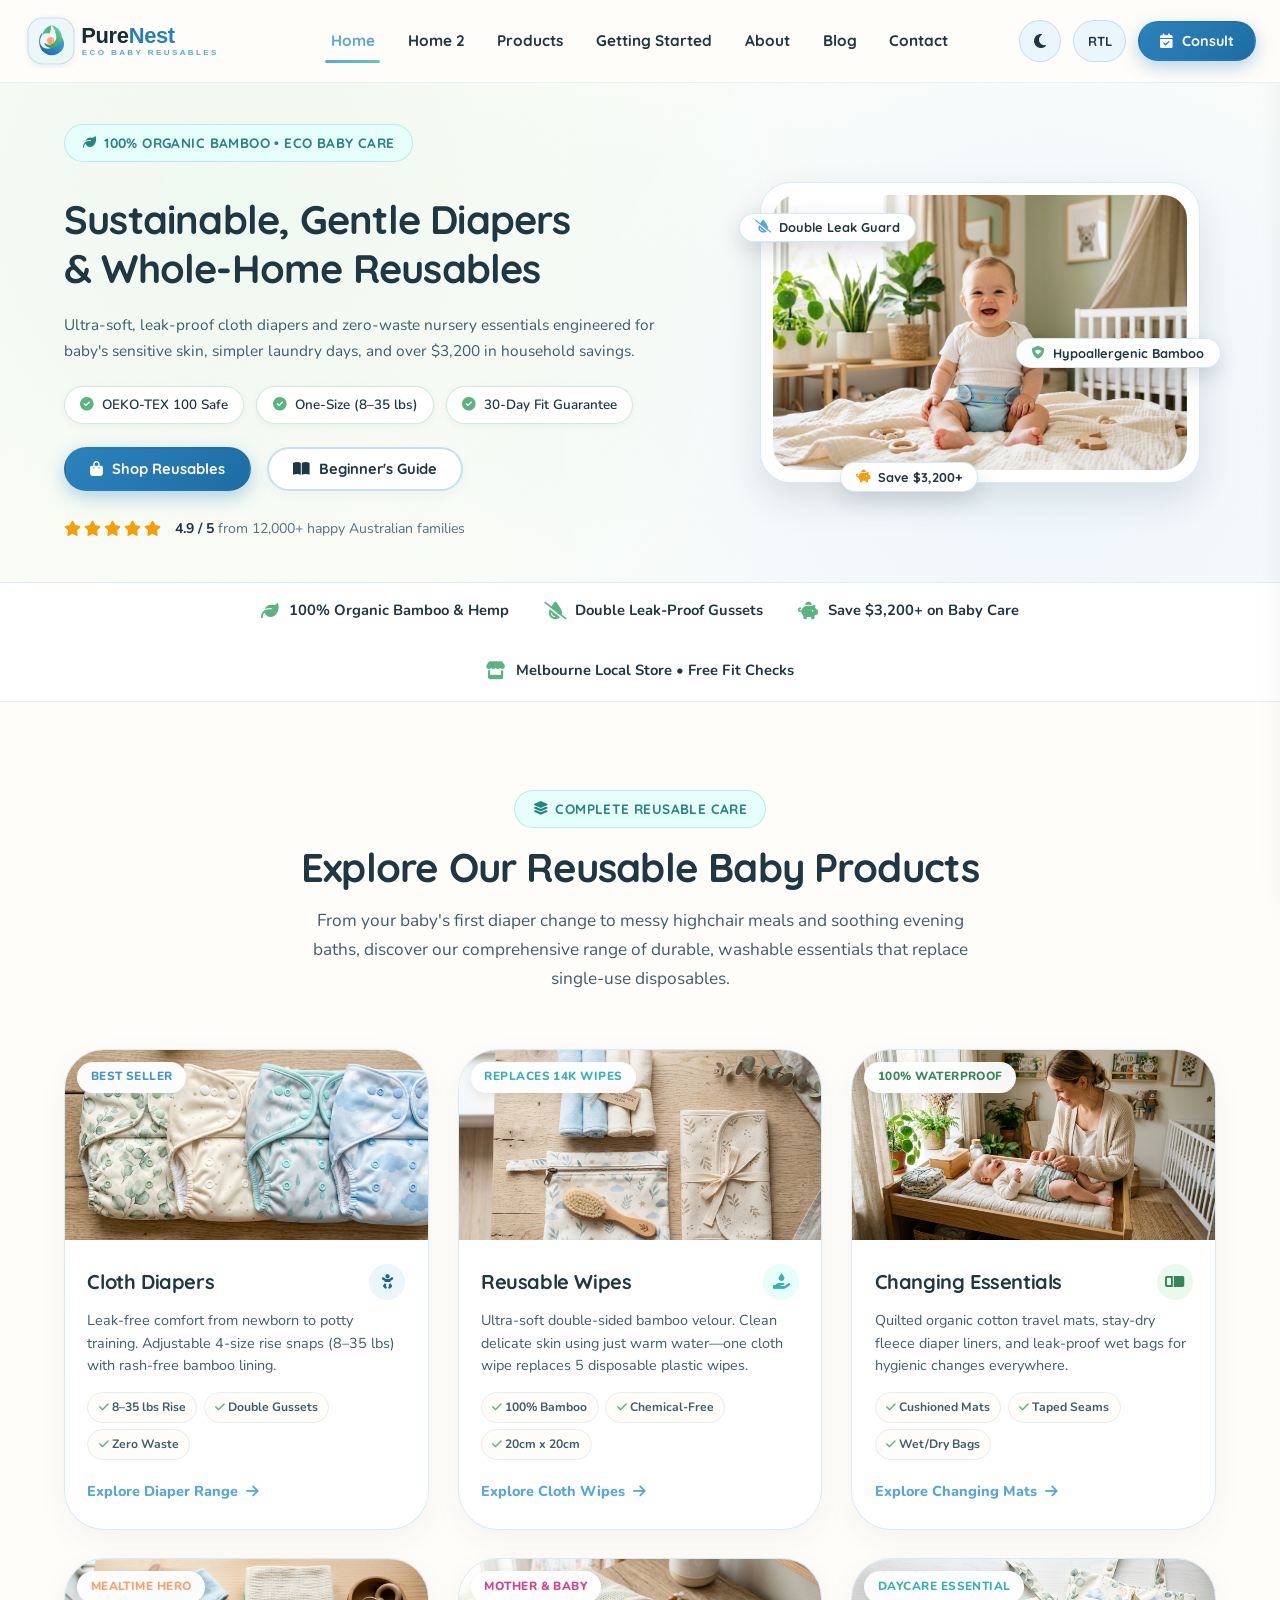
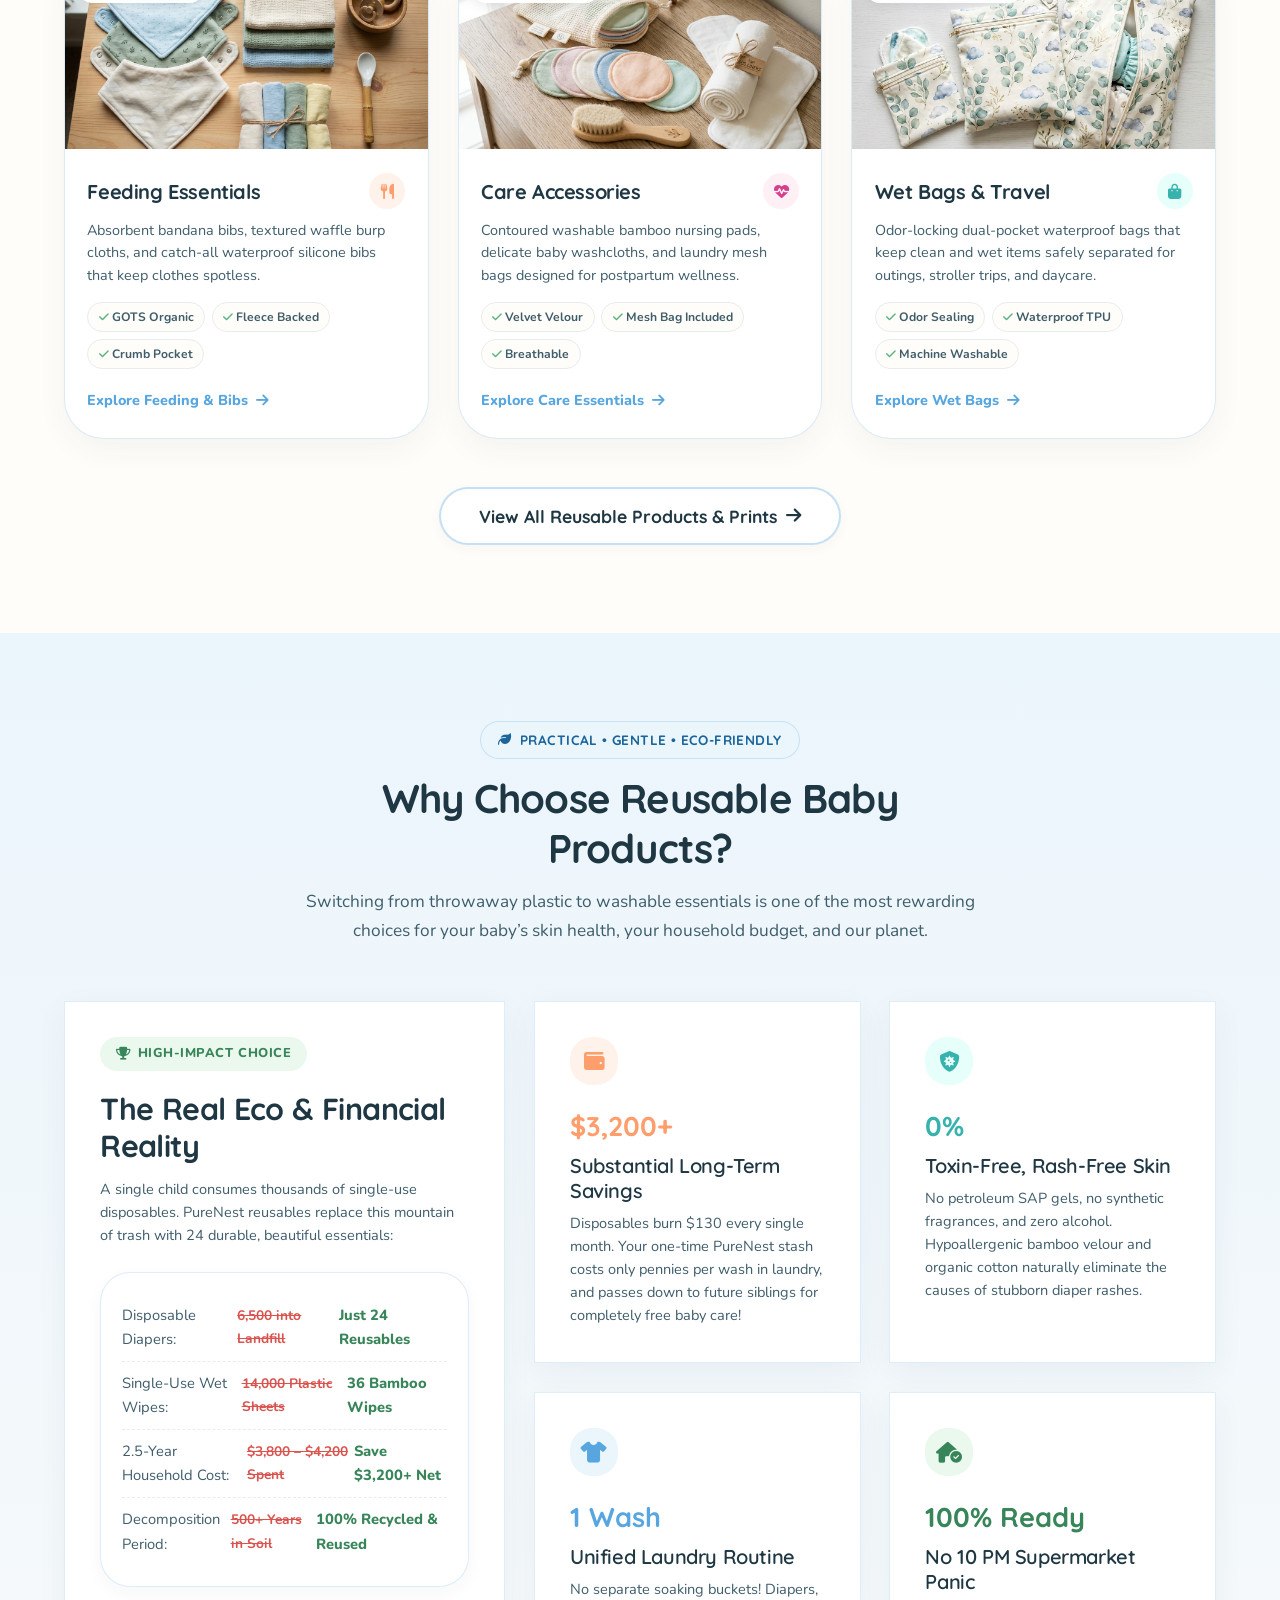
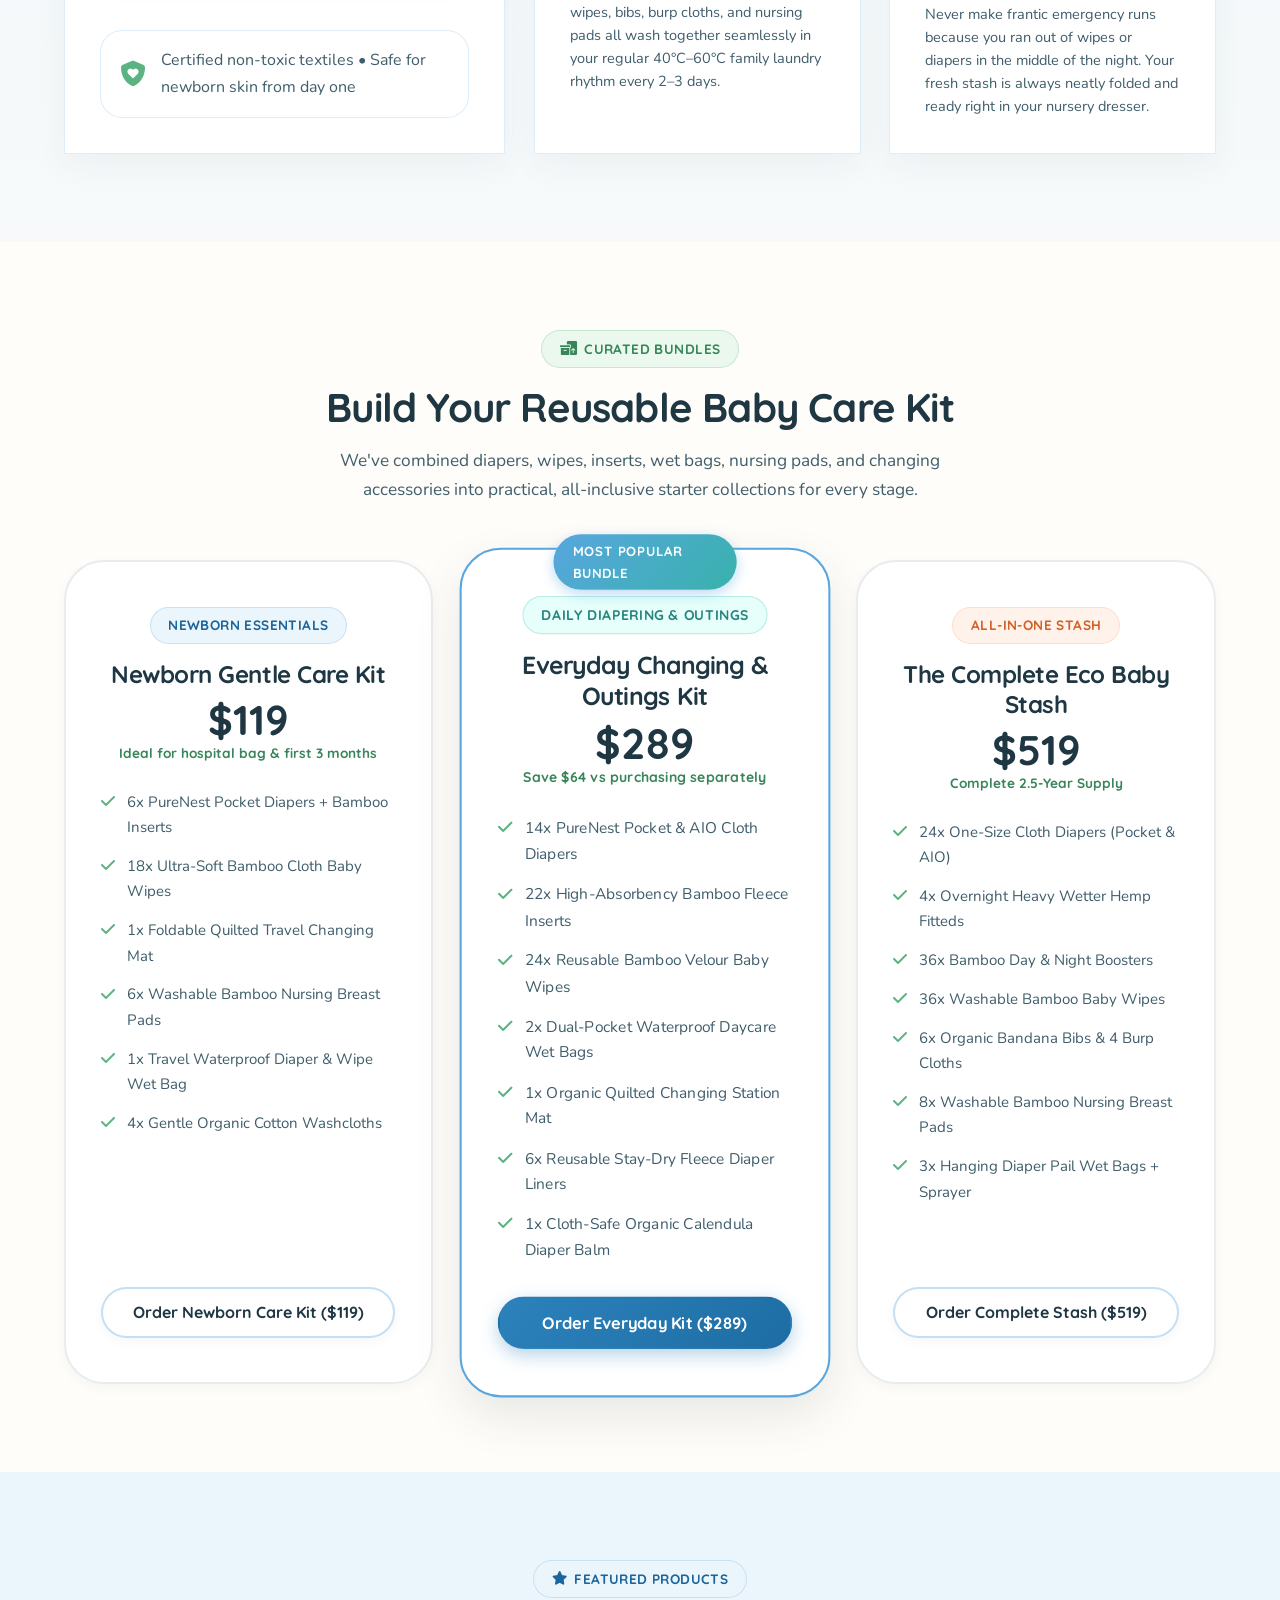
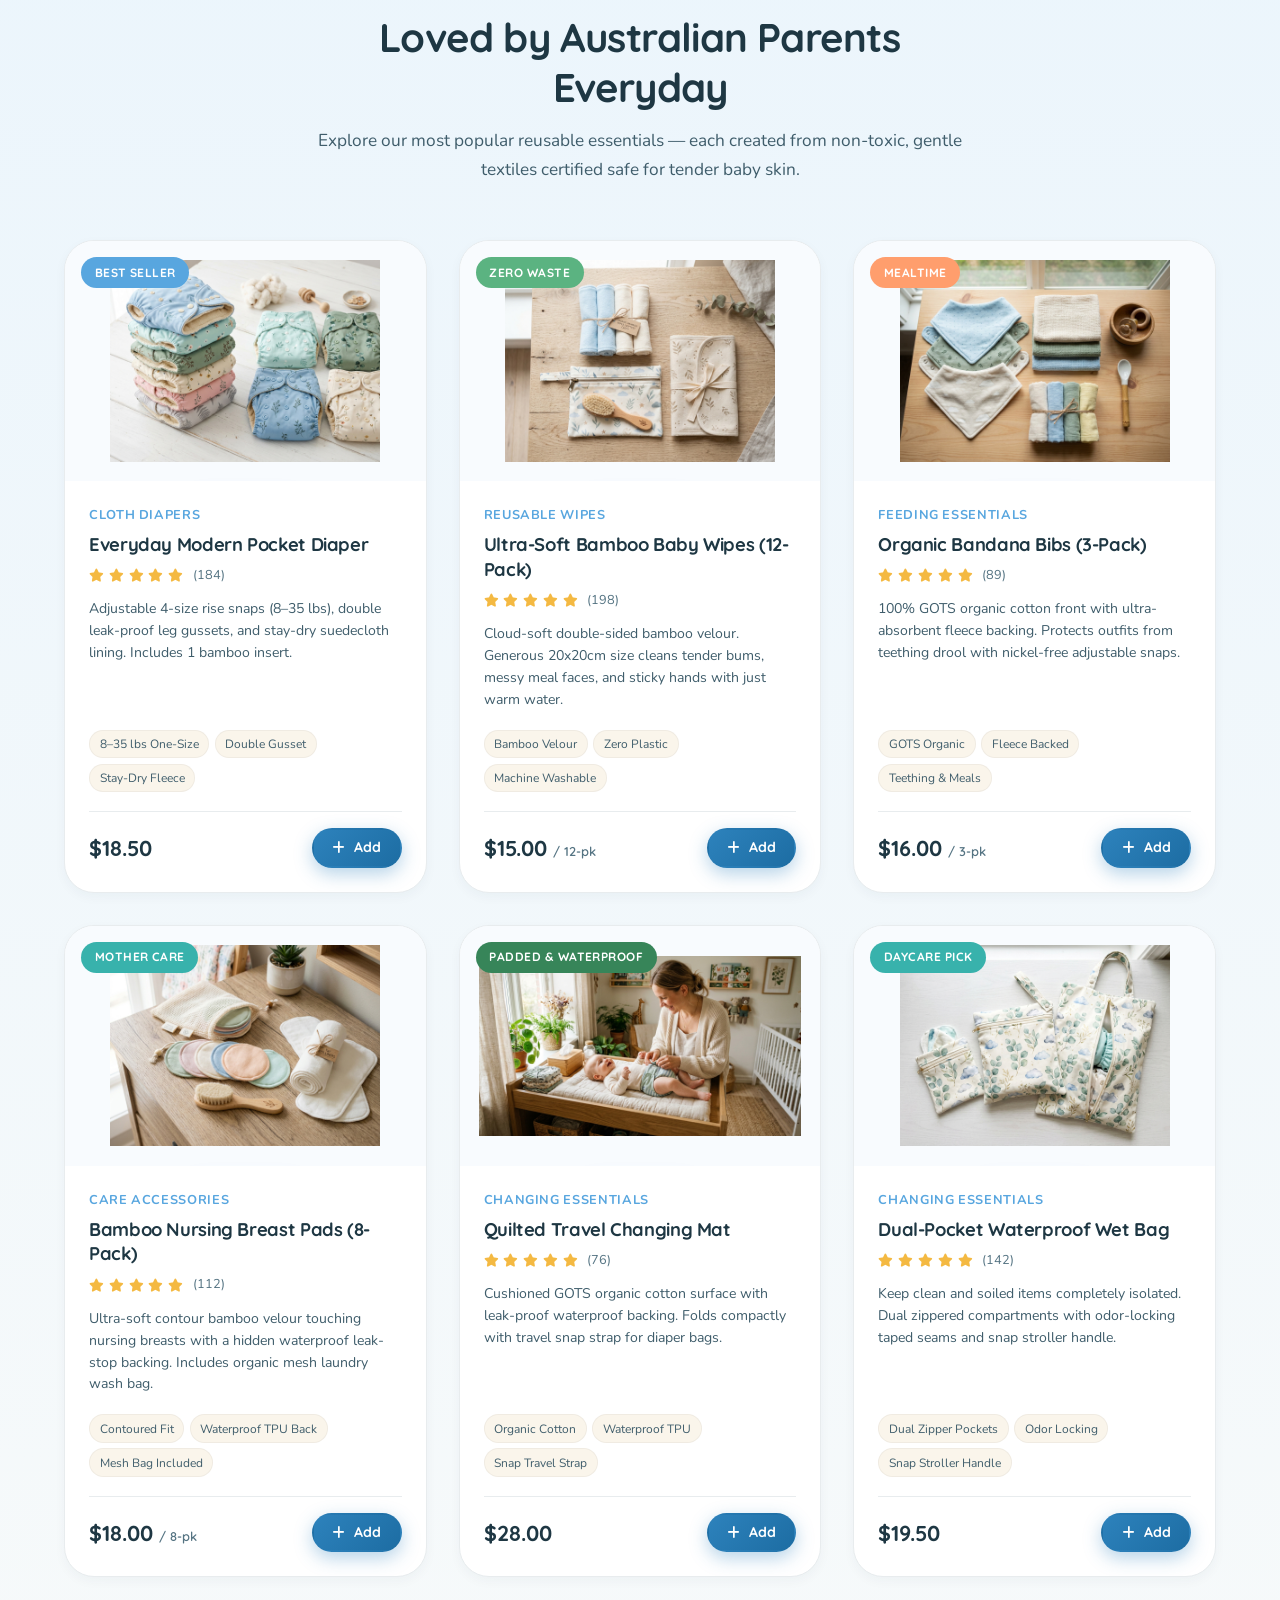
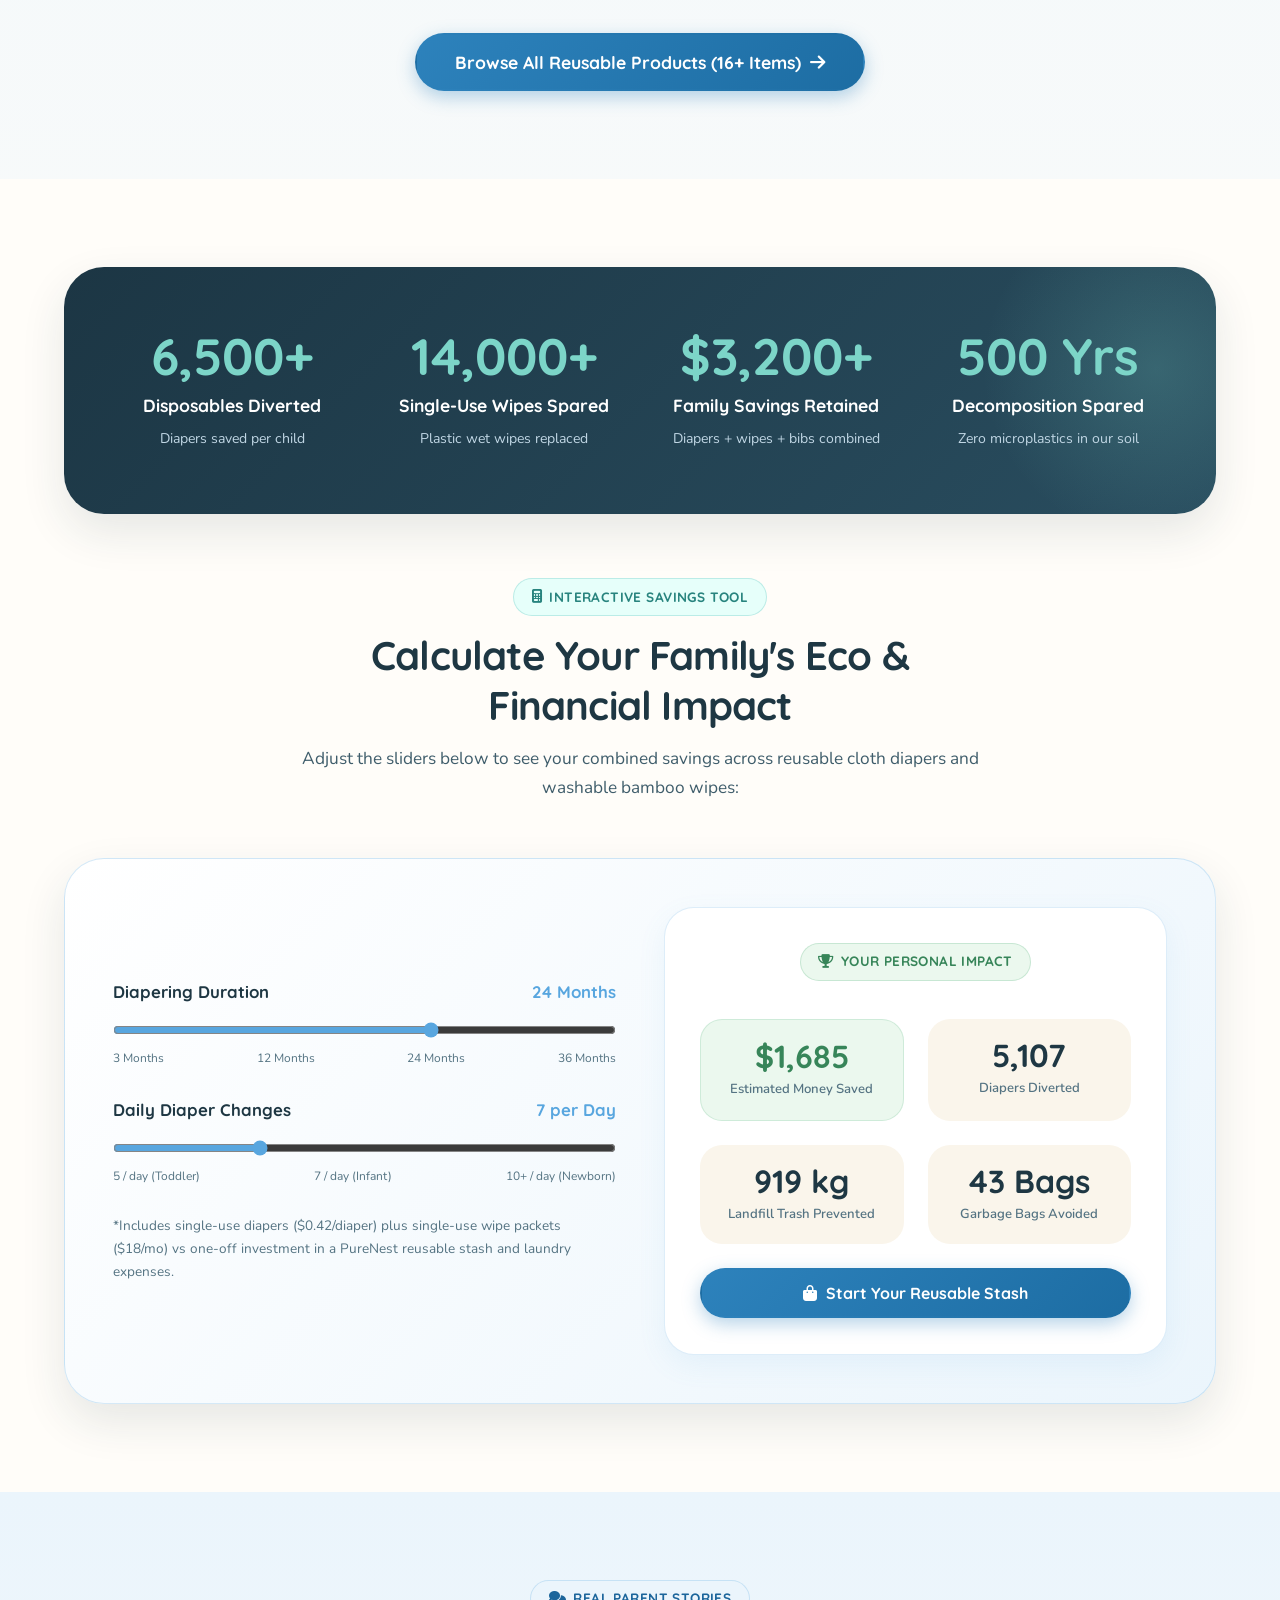
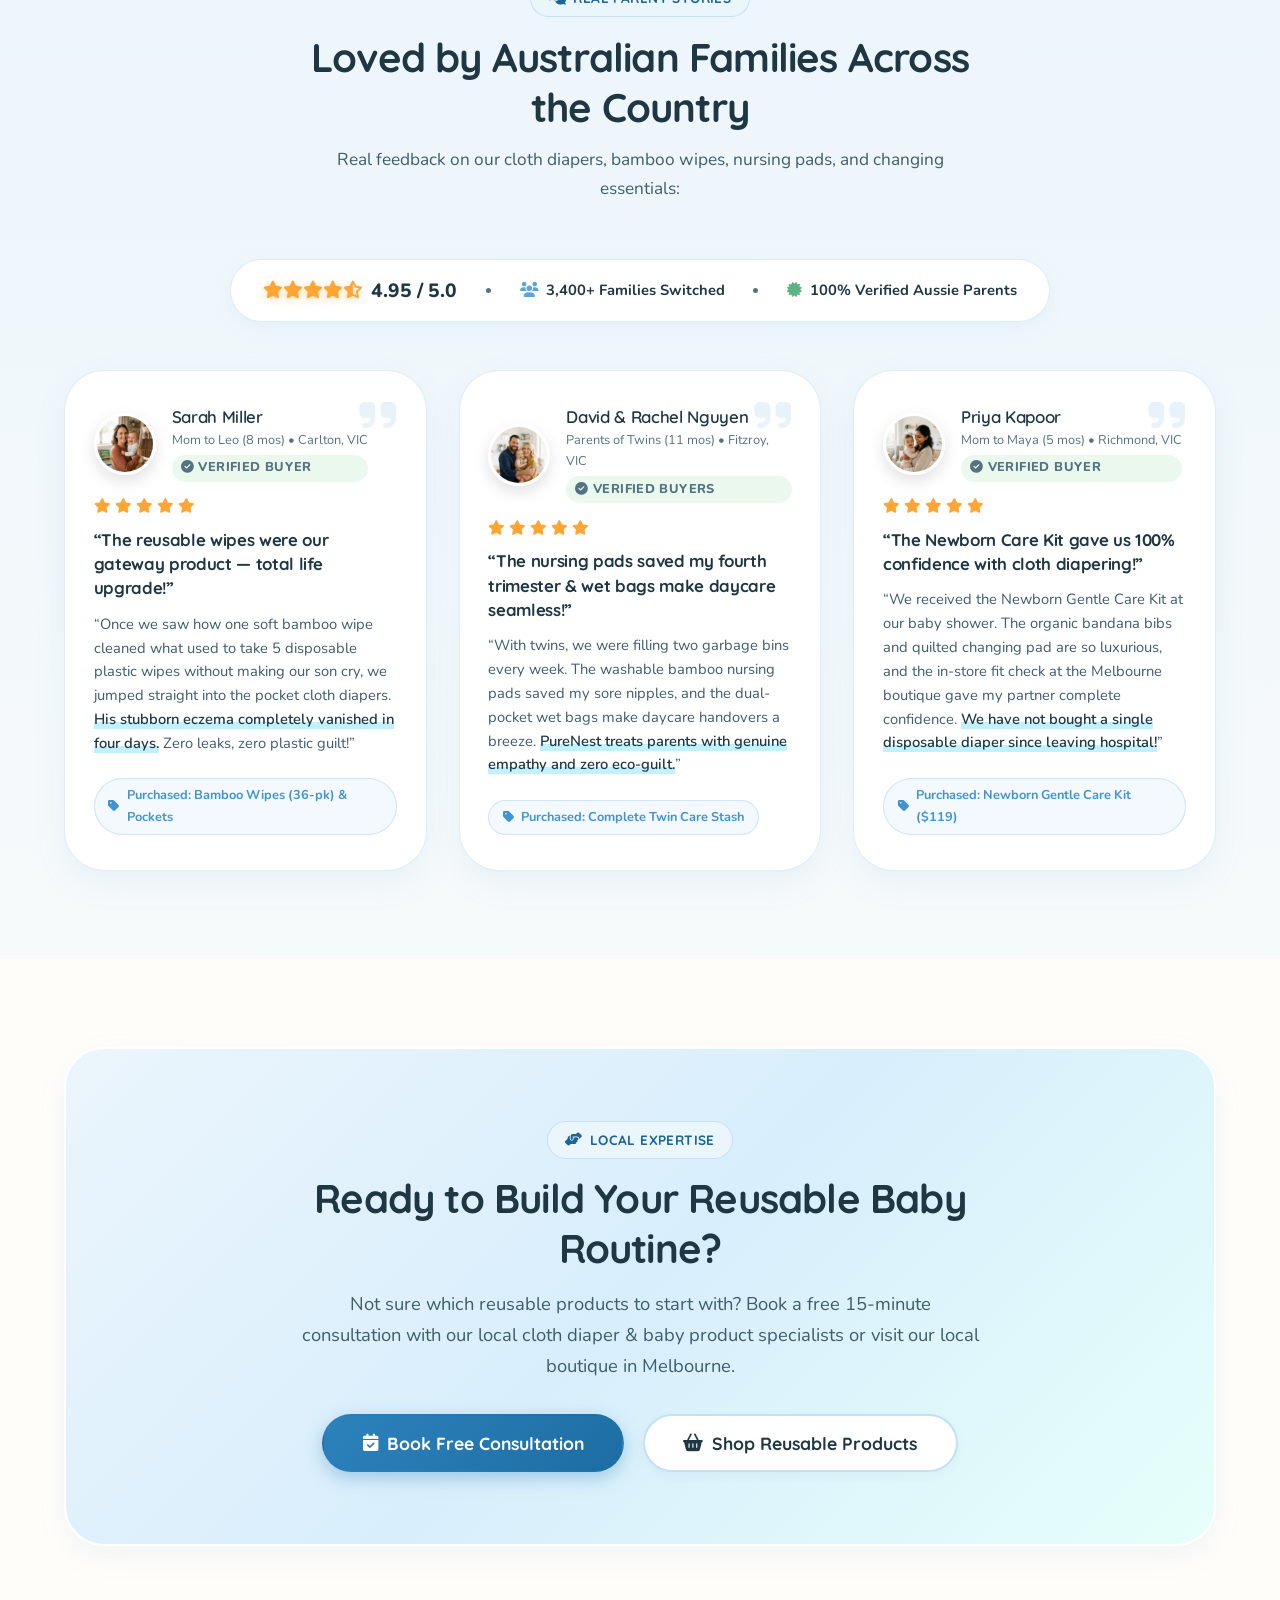
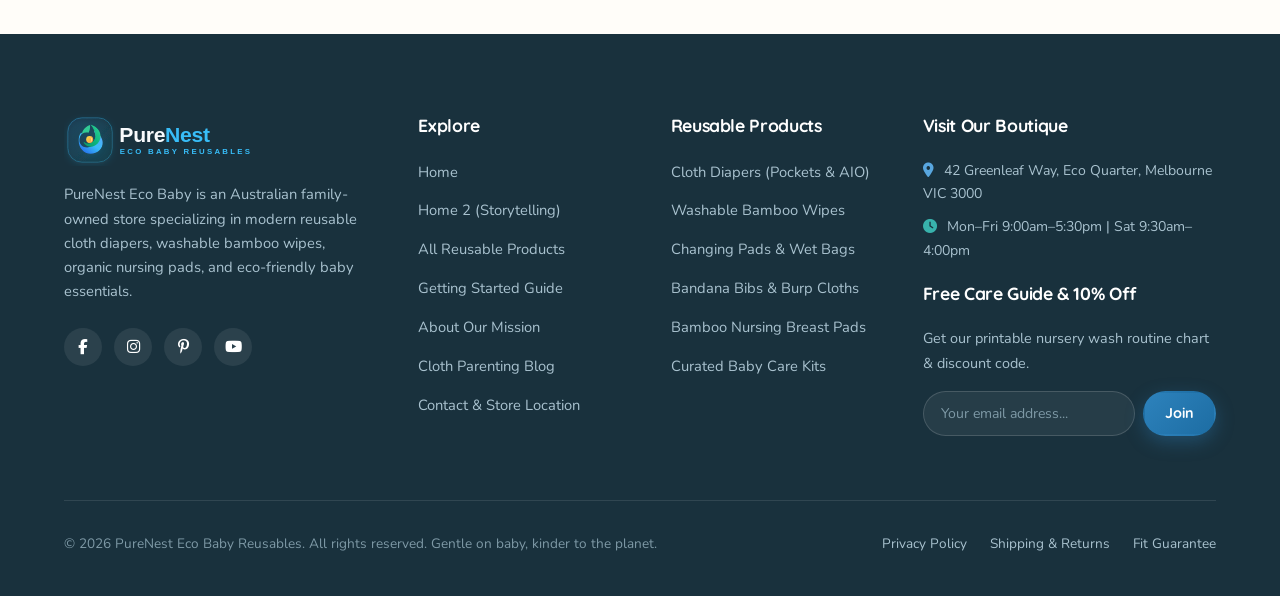
==== commit 147582cd: "final commit" ====
--- a/index.html
+++ b/index.html
@@ -17,24 +17,6 @@
 
 <body>
 
-  <!-- ─── TOP ANNOUNCEMENT BAR ─── -->
-  <div class="top-announcement">
-    <div class="top-announcement-inner">
-      <div class="top-announcement-perks">
-        <span><i class="fa-solid fa-leaf" style="color: #5BB381;"></i> Local Cloth Diapers &amp; Reusable Baby Products
-          Store</span>
-        <span><i class="fa-solid fa-truck-fast" style="color: #58A6DF;"></i> Carbon-Neutral Delivery &bull; Free Local
-          Fit Consultations</span>
-        <span><i class="fa-solid fa-shield-heart" style="color: #FF9E6D;"></i> 100% Non-Toxic &amp; OEKO-TEX 100
-          Certified</span>
-      </div>
-
-      <div class="top-announcement-contact">
-        <span><i class="fa-solid fa-phone" style="font-size: 0.8rem; color: #58A6DF;"></i> Melbourne Store: (03) 9419
-          8234</span>
-      </div>
-    </div>
-  </div>
 
   <!-- ─── SITE HEADER ─── -->
   <header class="site-header">
@@ -67,7 +49,6 @@
         </button>
         <button id="rtlToggleBtn" class="header-util-btn rtl-toggle-btn" aria-label="Toggle RTL / LTR Layout"
           title="Toggle RTL Layout">
-          <i class="fa-solid fa-right-left"></i>
           <span class="rtl-text-label">RTL</span>
         </button>
         <a href="contact.html" class="btn btn-primary btn-sm">
@@ -110,8 +91,7 @@
           <span>Theme</span>
         </button>
         <button class="header-util-btn rtl-toggle-btn" id="mobileRtlToggleBtn" aria-label="Toggle RTL Mode">
-          <i class="fa-solid fa-right-left"></i>
-          <span>RTL / LTR</span>
+          <span class="rtl-text-label">RTL</span>
         </button>
       </div>
       <a href="contact.html" class="btn btn-primary" style="width: 100%;">
--- a/css/style.css
+++ b/css/style.css
@@ -12,6 +12,7 @@
   --sky-blue-hover: #4194D0;
   --sky-blue-light: #EBF5FC;
   --sky-blue-subtle: #F3F9FE;
+  --sky-blue-deep: #1B659B;
   
   --aqua: #38B2AC;
   --aqua-light: #E6FFFA;
@@ -33,8 +34,8 @@
   
   /* Text & Contrast */
   --text-title: #1E3743;
-  --text-body: #486573;
-  --text-muted: #7E99A6;
+  --text-body: #3F5D6B;
+  --text-muted: #547382;
   --text-inverse: #FFFFFF;
   
   /* Borders & Shadows */
@@ -257,11 +258,12 @@
   align-items: center;
   justify-content: center;
   gap: 0.55rem;
-  padding: 0.85rem 1.85rem;
+  padding: 0.82rem 1.85rem;
   border-radius: var(--radius-pill);
   font-family: var(--font-heading);
   font-weight: 700;
   font-size: 1rem;
+  line-height: 1.25;
   cursor: pointer;
   border: 2px solid transparent;
   transition: all var(--transition-base);
@@ -271,21 +273,23 @@
 }
 
 .btn-primary {
-  background: linear-gradient(135deg, var(--sky-blue) 0%, #4194D0 100%);
+  background: linear-gradient(135deg, #2D82BC 0%, #1D6DA3 100%);
   color: #ffffff !important;
-  box-shadow: 0 8px 20px rgba(88, 166, 223, 0.35);
+  border-color: transparent;
+  box-shadow: 0 6px 18px rgba(45, 130, 188, 0.35);
 }
 
 .btn-primary:hover {
-  background: linear-gradient(135deg, #4194D0 0%, #2F7DB7 100%);
+  background: linear-gradient(135deg, #2270A5 0%, #165B8B 100%);
   transform: translateY(-2px);
-  box-shadow: 0 12px 26px rgba(88, 166, 223, 0.45);
+  box-shadow: 0 10px 24px rgba(45, 130, 188, 0.45);
+  color: #ffffff !important;
 }
 
 .btn-secondary {
   background: #ffffff;
   color: var(--text-title) !important;
-  border-color: var(--border-light);
+  border-color: rgba(88, 166, 223, 0.35);
   box-shadow: var(--shadow-sm);
 }
 
@@ -294,41 +298,48 @@
   border-color: var(--sky-blue);
   color: var(--sky-blue-deep) !important;
   transform: translateY(-2px);
+  box-shadow: 0 6px 18px rgba(88, 166, 223, 0.18);
 }
 
 .btn-mint {
-  background: linear-gradient(135deg, var(--aqua-mint) 0%, var(--aqua) 100%);
+  background: linear-gradient(135deg, #2A9D8F 0%, #1F8376 100%);
   color: #ffffff !important;
-  box-shadow: 0 8px 20px rgba(56, 178, 172, 0.3);
+  border-color: transparent;
+  box-shadow: 0 6px 18px rgba(42, 157, 143, 0.35);
 }
 
 .btn-mint:hover {
-  background: linear-gradient(135deg, var(--aqua) 0%, #28847E 100%);
+  background: linear-gradient(135deg, #24887C 0%, #176B60 100%);
   transform: translateY(-2px);
-  box-shadow: 0 12px 26px rgba(56, 178, 172, 0.4);
+  box-shadow: 0 10px 24px rgba(42, 157, 143, 0.45);
+  color: #ffffff !important;
 }
 
 .btn-peach {
-  background: linear-gradient(135deg, #FFA97A 0%, var(--warm-peach) 100%);
+  background: linear-gradient(135deg, #E66A38 0%, #CC5220 100%);
   color: #ffffff !important;
-  box-shadow: 0 8px 20px rgba(255, 158, 109, 0.3);
+  border-color: transparent;
+  box-shadow: 0 6px 18px rgba(230, 106, 56, 0.35);
 }
 
 .btn-peach:hover {
-  background: linear-gradient(135deg, var(--warm-peach) 0%, #E87A42 100%);
+  background: linear-gradient(135deg, #D45B2A 0%, #B84415 100%);
   transform: translateY(-2px);
-  box-shadow: 0 12px 26px rgba(255, 158, 109, 0.4);
+  box-shadow: 0 10px 24px rgba(230, 106, 56, 0.45);
+  color: #ffffff !important;
 }
 
 .btn-outline {
   background: transparent;
-  color: var(--sky-blue) !important;
-  border-color: var(--sky-blue);
+  color: #2D82BC !important;
+  border: 2px solid #2D82BC;
 }
 
 .btn-outline:hover {
-  background: var(--sky-blue);
+  background: #2D82BC;
   color: #ffffff !important;
+  transform: translateY(-2px);
+  box-shadow: 0 8px 20px rgba(45, 130, 188, 0.35);
 }
 
 .btn-sm {
@@ -343,6 +354,7 @@
 
 /* ─── Top Bar & Header ─── */
 .top-announcement {
+  display: none !important;
   background: linear-gradient(90deg, #E2F3FD 0%, #E6FAF5 50%, #FFF5ED 100%);
   padding: 0.55rem var(--container-padding);
   font-size: 0.88rem;
@@ -409,6 +421,7 @@
   max-width: 1380px;
   margin: 0 auto;
   padding: 0 var(--container-padding);
+  flex-wrap: nowrap;
 }
 
 .header-brand {
@@ -457,6 +470,12 @@
   height: 38px;
   width: auto;
   display: block;
+}
+
+.site-header nav {
+  display: flex;
+  align-items: center;
+  min-width: 0;
 }
 
 .nav-links {
@@ -1431,6 +1450,17 @@
   color: var(--text-muted);
 }
 
+.product-footer .btn-quick-view {
+  padding: 0.55rem 0.85rem;
+  min-width: 38px;
+  font-size: 0.88rem;
+}
+
+.product-footer .btn-add-stash {
+  padding: 0.55rem 1.15rem;
+  font-size: 0.88rem;
+}
+
 /* Category Filter Bar */
 .filter-bar-container {
   display: flex;
@@ -2663,17 +2693,31 @@
   height: 38px;
   border-radius: 50%;
   background: rgba(255, 255, 255, 0.08);
-  color: #ffffff;
+  color: #ffffff !important;
   display: flex;
   align-items: center;
   justify-content: center;
   font-size: 0.95rem;
   transition: all var(--transition-fast);
-}
-
-.social-circle:hover {
-  background: var(--sky-blue);
+  text-decoration: none;
+}
+
+.social-circle i {
+  color: #ffffff !important;
+  transition: color var(--transition-fast);
+}
+
+.social-circle:hover,
+.social-circle:focus {
+  background: var(--sky-blue) !important;
+  color: #ffffff !important;
   transform: translateY(-3px);
+  box-shadow: 0 6px 16px rgba(88, 166, 223, 0.4);
+}
+
+.social-circle:hover i,
+.social-circle:focus i {
+  color: #ffffff !important;
 }
 
 .footer-links-list {
@@ -2977,19 +3021,132 @@
 }
 
 @media (max-width: 1200px) {
+  .header-container {
+    padding: 0 1.25rem;
+    gap: 0.65rem;
+  }
+  .header-brand img {
+    height: 48px;
+  }
   .nav-links {
-    gap: 1.05rem;
+    gap: 0.95rem;
   }
   .nav-links a {
-    font-size: 0.92rem;
-    padding: 0.4rem 0.2rem;
+    font-size: 0.91rem;
+    padding: 0.35rem 0.2rem;
   }
   .header-actions {
-    gap: 0.55rem;
+    gap: 0.5rem;
+  }
+  .header-actions .btn {
+    padding: 0.5rem 0.95rem;
+    font-size: 0.85rem;
+  }
+}
+
+@media (max-width: 1080px) {
+  .header-container {
+    padding: 0 1rem;
+    gap: 0.5rem;
+  }
+  .header-brand img {
+    height: 44px;
+  }
+  .nav-links {
+    gap: 0.7rem;
+  }
+  .nav-links a {
+    font-size: 0.87rem;
+    padding: 0.35rem 0.15rem;
+  }
+  .header-actions {
+    gap: 0.45rem;
+  }
+  .header-actions .btn {
+    padding: 0.48rem 0.85rem;
+    font-size: 0.82rem;
+  }
+  .header-util-btn,
+  .theme-toggle-btn,
+  .rtl-toggle-btn {
+    height: 38px;
+    padding: 0 0.65rem;
+    font-size: 0.78rem;
+  }
+  .header-util-btn.icon-only,
+  .theme-toggle-btn.icon-only {
+    width: 38px;
+    height: 38px;
+    font-size: 0.9rem;
+  }
+  .cart-icon-btn {
+    width: 38px;
+    height: 38px;
+    font-size: 0.9rem;
+  }
+}
+
+@media (max-width: 1024px) {
+  .header-container {
+    padding: 0 0.85rem;
+    gap: 0.4rem;
+    flex-wrap: nowrap;
+  }
+  .header-brand {
+    gap: 0.4rem;
+    flex-shrink: 0;
+  }
+  .header-brand img {
+    height: 40px;
+  }
+  .nav-links {
+    gap: 0.45rem;
+    flex-shrink: 1;
+  }
+  .nav-links a {
+    font-size: 0.82rem;
+    font-weight: 700;
+    padding: 0.3rem 0.12rem;
+    letter-spacing: -0.015em;
+  }
+  .header-actions {
+    gap: 0.35rem;
+    flex-shrink: 0;
+  }
+  .header-actions .btn {
+    padding: 0.42rem 0.75rem;
+    font-size: 0.8rem;
+    gap: 0.3rem;
+  }
+  .header-util-btn,
+  .theme-toggle-btn,
+  .rtl-toggle-btn {
+    height: 36px;
+    padding: 0 0.55rem;
+    font-size: 0.76rem;
+  }
+  .header-util-btn.icon-only,
+  .theme-toggle-btn.icon-only {
+    width: 36px;
+    height: 36px;
+    font-size: 0.85rem;
+  }
+  .cart-icon-btn {
+    width: 36px;
+    height: 36px;
+    font-size: 0.85rem;
+  }
+  .cart-badge {
+    width: 17px;
+    height: 17px;
+    font-size: 0.65rem;
+    top: -3px;
+    right: -3px;
   }
 }
 
 @media (max-width: 992px) {
+  .site-header nav,
   .nav-links {
     display: none !important;
   }
@@ -3343,13 +3500,17 @@
     gap: 0.35rem;
   }
   .header-actions .rtl-toggle-btn {
-    width: 38px;
+    width: auto;
+    min-width: 40px;
     height: 38px;
-    padding: 0;
-    border-radius: 50%;
+    padding: 0 0.65rem;
+    border-radius: var(--radius-pill);
+    font-size: 0.78rem;
+    font-weight: 700;
   }
   .header-actions .rtl-toggle-btn .rtl-text-label {
-    display: none !important;
+    display: inline-block !important;
+    line-height: 1;
   }
   .header-actions .theme-toggle-btn {
     width: 38px;
@@ -4110,8 +4271,9 @@
 
 .timeline-floating-time {
   position: absolute;
-  bottom: 12px;
-  left: 12px;
+  top: 14px;
+  left: 14px;
+  z-index: 2;
   display: inline-flex;
   align-items: center;
   gap: 0.45rem;
@@ -4119,15 +4281,13 @@
   border-radius: var(--radius-pill);
   font-size: 0.78rem;
   font-weight: 800;
+  white-space: nowrap;
+  line-height: 1.2;
   backdrop-filter: blur(8px);
   background: rgba(255, 255, 255, 0.95);
-  box-shadow: 0 4px 14px rgba(0,0,0,0.12);
-  animation: badgePulse 3s infinite ease-in-out;
-}
-
-@keyframes badgePulse {
-  0%, 100% { transform: translateY(0); }
-  50% { transform: translateY(-3px); }
+  border: 1px solid rgba(88, 166, 223, 0.25);
+  box-shadow: 0 4px 14px rgba(0, 0, 0, 0.1);
+  transition: all var(--transition-fast);
 }
 
 .timeline-body {
@@ -4462,14 +4622,22 @@
   position: absolute;
   top: -15px;
   right: 25px;
-  background: linear-gradient(135deg, var(--pastel-green), var(--sky-blue));
-  color: #ffffff;
+  background: linear-gradient(135deg, #059669 0%, #0284C7 100%) !important;
+  color: #FFFFFF !important;
   font-size: 0.78rem;
   font-weight: 800;
   letter-spacing: 0.05em;
-  padding: 0.4rem 1.1rem;
+  padding: 0.42rem 1.15rem;
   border-radius: var(--radius-pill);
-  box-shadow: 0 4px 14px rgba(91, 179, 129, 0.4);
+  box-shadow: 0 4px 16px rgba(5, 150, 105, 0.4);
+  display: inline-flex;
+  align-items: center;
+  gap: 0.45rem;
+  z-index: 5;
+}
+
+.vs-badge-hero i {
+  color: #FFFFFF !important;
 }
 
 .vs-divider-disc {
@@ -6191,16 +6359,27 @@
   margin-top: 0.6rem;
 }
 
+.step-mainwash .step-spec-tag {
+  background: #EBF8F2;
+  color: var(--pastel-green-dark);
+}
+
+.step-dry .step-spec-tag {
+  background: #FFFBEB;
+  color: #D97706;
+}
+
 .rule-chip-item {
   font-size: 0.65rem;
   font-weight: 700;
   color: var(--text-title);
-  background: #f8fafc;
+  background: var(--cream-surface);
   padding: 0.25rem 0.45rem;
   border-radius: 4px;
   display: flex;
   align-items: center;
   gap: 0.25rem;
+  border: 1px solid var(--cream-border);
 }
 
 .sheet-zoom-overlay {
@@ -6826,10 +7005,10 @@
 
 /* ─── DARK THEME OVERRIDES ─── */
 [data-theme="dark"] {
-  --cream: #0B1320;
-  --cream-warm: #111E30;
-  --cream-surface: #152438;
-  --cream-border: #23354E;
+  --cream: #090C10;
+  --cream-warm: #10141B;
+  --cream-surface: #141820;
+  --cream-border: #222936;
   
   --sky-blue: #60A5FA;
   --sky-blue-hover: #3B82F6;
@@ -6849,7 +7028,7 @@
   --text-title: #F8FAFC;
   --text-body: #CBD5E1;
   --text-muted: #94A3B8;
-  --text-inverse: #0B1320;
+  --text-inverse: #090C10;
 
   --border-light: rgba(96, 165, 250, 0.2);
   --border-focus: #60A5FA;
@@ -6861,7 +7040,7 @@
 }
 
 [data-theme="dark"] body {
-  background-color: #0B1320 !important;
+  background-color: #090C10 !important;
   color: #CBD5E1 !important;
 }
 
@@ -6893,39 +7072,39 @@
 
 /* Section Backgrounds in Dark Mode */
 [data-theme="dark"] .section-cream {
-  background-color: #0B1320 !important;
+  background-color: #090C10 !important;
 }
 
 [data-theme="dark"] .section-sky,
 [data-theme="dark"] .section-sm.section-sky {
-  background-color: #0D1B2A !important;
+  background-color: #0F141D !important;
 }
 
 [data-theme="dark"] .section-warm {
-  background-color: #111927 !important;
+  background-color: #10141B !important;
 }
 
 [data-theme="dark"] .section-mint,
 [data-theme="dark"] .section-sage {
-  background-color: #0D1E22 !important;
+  background-color: #0D1516 !important;
 }
 
 /* Site Header in Dark Mode */
 [data-theme="dark"] .site-header,
 [data-theme="dark"] .site-header-sky {
-  background: rgba(11, 19, 32, 0.95) !important;
-  border-bottom: 1px solid #1E293B !important;
+  background: rgba(9, 12, 16, 0.95) !important;
+  border-bottom: 1px solid #1C232E !important;
 }
 
 [data-theme="dark"] .site-header.scrolled,
 [data-theme="dark"] .site-header-sky.scrolled {
-  background: rgba(8, 14, 24, 0.98) !important;
-  box-shadow: 0 10px 30px rgba(0, 0, 0, 0.6) !important;
+  background: rgba(6, 8, 11, 0.98) !important;
+  box-shadow: 0 10px 30px rgba(0, 0, 0, 0.7) !important;
 }
 
 [data-theme="dark"] .top-announcement {
-  background: #080D17 !important;
-  border-bottom: 1px solid #1E293B !important;
+  background: #06080B !important;
+  border-bottom: 1px solid #1C232E !important;
   color: #94A3B8 !important;
 }
 
@@ -6946,8 +7125,8 @@
 }
 
 [data-theme="dark"] .header-util-btn {
-  background: #152438 !important;
-  border-color: #23354E !important;
+  background: #141820 !important;
+  border-color: #222936 !important;
   color: #F1F5F9 !important;
 }
 
@@ -6957,18 +7136,18 @@
 }
 
 [data-theme="dark"] .hamburger-btn {
-  background: #152438 !important;
-  border-color: #23354E !important;
+  background: #141820 !important;
+  border-color: #222936 !important;
 }
 
 [data-theme="dark"] .hamburger-btn:hover,
 [data-theme="dark"] .hamburger-btn:focus-visible {
-  background: #1C304B !important;
+  background: #1C2330 !important;
   border-color: #38BDF8 !important;
 }
 
 [data-theme="dark"] .hamburger-btn.active {
-  background: #1E3A5F !important;
+  background: #1C2738 !important;
   border-color: #38BDF8 !important;
 }
 
@@ -6978,8 +7157,8 @@
 
 [data-theme="dark"] .mobile-nav-close,
 [data-theme="dark"] #mobileNavClose {
-  background: #152438 !important;
-  border-color: #23354E !important;
+  background: #141820 !important;
+  border-color: #222936 !important;
   color: #F8FAFC !important;
 }
 
@@ -6990,13 +7169,13 @@
 }
 
 [data-theme="dark"] .mobile-nav-drawer {
-  background: #0B1320 !important;
-  border-left: 1px solid #23354E !important;
+  background: #090C10 !important;
+  border-left: 1px solid #222936 !important;
 }
 
 [data-theme="dark"] .mobile-nav-links a {
   color: #F8FAFC !important;
-  border-bottom-color: #1E293B !important;
+  border-bottom-color: #1C232E !important;
 }
 
 /* Master Cards List in Dark Mode */
@@ -7051,17 +7230,17 @@
 [data-theme="dark"] .modal-card,
 [data-theme="dark"] .story-hotspot,
 [data-theme="dark"] .modal-sheet-canvas {
-  background: #152438 !important;
-  border-color: #23354E !important;
+  background: #141820 !important;
+  border-color: #222936 !important;
   color: #CBD5E1 !important;
   box-shadow: 0 8px 24px rgba(0, 0, 0, 0.4) !important;
 }
 
 /* Hero Section 1 (index.html) - Flagship Midnight Atmosphere */
 [data-theme="dark"] .hero-home-flagship {
-  background: radial-gradient(circle at 18% 22%, rgba(20, 55, 42, 0.5) 0%, rgba(11, 19, 32, 0) 58%),
-              radial-gradient(circle at 82% 78%, rgba(22, 52, 88, 0.5) 0%, rgba(11, 19, 32, 0) 60%),
-              #0B1320 !important;
+  background: radial-gradient(circle at 18% 22%, rgba(20, 55, 42, 0.45) 0%, rgba(9, 12, 16, 0) 58%),
+              radial-gradient(circle at 82% 78%, rgba(20, 45, 70, 0.45) 0%, rgba(9, 12, 16, 0) 60%),
+              #090C10 !important;
   border-bottom: 1px solid rgba(255, 255, 255, 0.08) !important;
 }
 
@@ -7082,20 +7261,20 @@
 }
 
 [data-theme="dark"] .hero-home-flagship .visual-card-wrap {
-  background: #152438 !important;
-  border-color: #23354E !important;
+  background: #141820 !important;
+  border-color: #222936 !important;
   box-shadow: 0 16px 40px rgba(0, 0, 0, 0.45) !important;
 }
 
 [data-theme="dark"] .hero-home-flagship .story-hotspot {
-  background: #152438 !important;
-  border-color: #23354E !important;
+  background: #141820 !important;
+  border-color: #222936 !important;
   color: #F8FAFC !important;
   box-shadow: 0 8px 24px rgba(0, 0, 0, 0.5) !important;
 }
 
 [data-theme="dark"] .hero-dream-trust {
-  background: #0B1320 !important;
+  background: #090C10 !important;
   border-top: 1px solid rgba(255, 255, 255, 0.08) !important;
   border-bottom: 1px solid rgba(255, 255, 255, 0.08) !important;
 }
@@ -7110,9 +7289,9 @@
 
 /* Hero Section 2 (home-2.html) */
 [data-theme="dark"] .hero-home2 {
-  background: radial-gradient(circle at 15% 25%, rgba(19, 51, 39, 0.5) 0%, rgba(11, 19, 32, 0) 50%),
-    radial-gradient(circle at 85% 75%, rgba(23, 45, 74, 0.5) 0%, rgba(11, 19, 32, 0) 60%),
-    #0B1320 !important;
+  background: radial-gradient(circle at 15% 25%, rgba(19, 51, 39, 0.45) 0%, rgba(9, 12, 16, 0) 50%),
+    radial-gradient(circle at 85% 75%, rgba(20, 42, 65, 0.45) 0%, rgba(9, 12, 16, 0) 60%),
+    #090C10 !important;
 }
 
 [data-theme="dark"] .hero2-point-item {
@@ -7120,14 +7299,14 @@
 }
 
 [data-theme="dark"] .hero2-visual-card {
-  background: #152438 !important;
-  border-color: #23354E !important;
+  background: #141820 !important;
+  border-color: #222936 !important;
 }
 
 [data-theme="dark"] .story-hotspot {
-  background: #152438 !important;
+  background: #141820 !important;
   color: #F8FAFC !important;
-  border-color: #23354E !important;
+  border-color: #222936 !important;
   box-shadow: 0 8px 24px rgba(0, 0, 0, 0.45) !important;
 }
 
@@ -7137,12 +7316,12 @@
 
 /* Category Cards (Index Section 2) */
 [data-theme="dark"] .modern-cat-card {
-  background: #152438 !important;
-  border-color: #23354E !important;
+  background: #141820 !important;
+  border-color: #222936 !important;
 }
 
 [data-theme="dark"] .modern-cat-media {
-  background: #0B1320 !important;
+  background: #090C10 !important;
 }
 
 [data-theme="dark"] .modern-cat-header h3,
@@ -7155,8 +7334,8 @@
 }
 
 [data-theme="dark"] .modern-cat-tag {
-  background: #0B1320 !important;
-  border-color: #23354E !important;
+  background: #090C10 !important;
+  border-color: #222936 !important;
   color: #CBD5E1 !important;
 }
 
@@ -7182,12 +7361,12 @@
 }
 
 [data-theme="dark"] .bento-comparison-box {
-  background: #0B1320 !important;
-  border-color: #23354E !important;
+  background: #090C10 !important;
+  border-color: #222936 !important;
 }
 
 [data-theme="dark"] .bento-compare-row {
-  border-bottom-color: #23354E !important;
+  border-bottom-color: #222936 !important;
 }
 
 [data-theme="dark"] .bento-compare-row span:first-child {
@@ -7207,8 +7386,8 @@
 }
 
 [data-theme="dark"] .tri-row {
-  background: #0B1320 !important;
-  border-color: #23354E !important;
+  background: #090C10 !important;
+  border-color: #222936 !important;
   color: #CBD5E1 !important;
 }
 
@@ -7217,14 +7396,14 @@
 }
 
 [data-theme="dark"] .bento-pill-feature {
-  background: #0B1320 !important;
+  background: #090C10 !important;
   color: #CBD5E1 !important;
 }
 
 /* Bundles (Index Section 4 & Products & Home-2) */
 [data-theme="dark"] .bundle-card {
-  background: #152438 !important;
-  border-color: #23354E !important;
+  background: #141820 !important;
+  border-color: #222936 !important;
 }
 
 [data-theme="dark"] .bundle-card.featured {
@@ -7250,8 +7429,8 @@
 
 /* Step Cards ("How It Works") */
 [data-theme="dark"] .step-card {
-  background: #152438 !important;
-  border-color: #23354E !important;
+  background: #141820 !important;
+  border-color: #222936 !important;
 }
 
 [data-theme="dark"] .step-card h3 {
@@ -7264,13 +7443,13 @@
 
 /* Testimonials & Modern Review Cards (Index Section 6) */
 [data-theme="dark"] .modern-review-card {
-  background: #152438 !important;
-  border-color: #23354E !important;
+  background: #141820 !important;
+  border-color: #222936 !important;
   box-shadow: 0 12px 32px rgba(0, 0, 0, 0.45) !important;
 }
 
 [data-theme="dark"] .review-avatar-img {
-  border-color: #23354E !important;
+  border-color: #222936 !important;
 }
 
 [data-theme="dark"] .review-parent-meta h4 {
@@ -7295,9 +7474,9 @@
 }
 
 [data-theme="dark"] .review-product-chip {
-  background: #0B1320 !important;
+  background: #090C10 !important;
   color: #93C5FD !important;
-  border-color: #23354E !important;
+  border-color: #222936 !important;
 }
 
 [data-theme="dark"] .review-quote-watermark {
@@ -7325,14 +7504,29 @@
 }
 
 [data-theme="dark"] .testimonial-pill-tag {
-  background: #0B1320 !important;
+  background: #090C10 !important;
   color: #93C5FD !important;
-  border-color: #23354E !important;
+  border-color: #222936 !important;
+}
+
+[data-theme="dark"] .modern-review-trust-banner {
+  background: #141820 !important;
+  border-color: #222936 !important;
+  box-shadow: 0 6px 20px rgba(0, 0, 0, 0.45) !important;
+}
+
+[data-theme="dark"] .modern-review-trust-banner span,
+[data-theme="dark"] .modern-review-trust-banner .trust-score-num {
+  color: #F8FAFC !important;
+}
+
+[data-theme="dark"] .modern-review-trust-banner .trust-divider-dot {
+  background: #64748B !important;
 }
 
 [data-theme="dark"] .trust-score-badge {
-  background: #152438 !important;
-  border-color: #23354E !important;
+  background: #141820 !important;
+  border-color: #222936 !important;
 }
 
 [data-theme="dark"] .trust-score-badge span,
@@ -7342,23 +7536,23 @@
 
 /* Home-2: Timeline Cards (Day In The Life) */
 [data-theme="dark"] .modern-timeline-card {
-  background: #152438 !important;
-  border-color: #23354E !important;
+  background: #141820 !important;
+  border-color: #222936 !important;
 }
 
 [data-theme="dark"] .timeline-media {
-  background: #0B1320 !important;
+  background: #090C10 !important;
 }
 
 [data-theme="dark"] .timeline-floating-time {
-  background: rgba(11, 19, 32, 0.95) !important;
+  background: rgba(16, 21, 28, 0.95) !important;
   color: #F8FAFC !important;
-  border: 1px solid #23354E !important;
+  border: 1px solid rgba(56, 189, 248, 0.3) !important;
   box-shadow: 0 4px 14px rgba(0, 0, 0, 0.5) !important;
 }
 
 [data-theme="dark"] .timeline-body {
-  background: #152438 !important;
+  background: #141820 !important;
 }
 
 [data-theme="dark"] .timeline-body h3 {
@@ -7374,25 +7568,47 @@
 }
 
 [data-theme="dark"] .timeline-item-pill {
-  background: #0B1320 !important;
+  background: #090C10 !important;
   color: #CBD5E1 !important;
-  border-color: #23354E !important;
+  border-color: #222936 !important;
 }
 
 [data-theme="dark"] .timeline-progress-rail {
-  background: #23354E !important;
+  background: transparent !important;
 }
 
 [data-theme="dark"] .timeline-step-node {
-  background: #152438 !important;
+  background: #141820 !important;
   border-color: var(--sky-blue) !important;
   color: #F8FAFC !important;
 }
 
+/* Footer Social Circles Dark Mode */
+[data-theme="dark"] .social-circle {
+  background: rgba(255, 255, 255, 0.08) !important;
+  color: #ffffff !important;
+}
+
+[data-theme="dark"] .social-circle i {
+  color: #ffffff !important;
+}
+
+[data-theme="dark"] .social-circle:hover,
+[data-theme="dark"] .social-circle:focus {
+  background: var(--sky-blue) !important;
+  color: #ffffff !important;
+  box-shadow: 0 6px 16px rgba(56, 189, 248, 0.4) !important;
+}
+
+[data-theme="dark"] .social-circle:hover i,
+[data-theme="dark"] .social-circle:focus i {
+  color: #ffffff !important;
+}
+
 /* Home-2 & About: Anatomy Point Cards */
 [data-theme="dark"] .anatomy-point-card {
-  background: #152438 !important;
-  border-color: #23354E !important;
+  background: #141820 !important;
+  border-color: #222936 !important;
 }
 
 [data-theme="dark"] .anatomy-point-card:hover {
@@ -7408,19 +7624,19 @@
 }
 
 [data-theme="dark"] .anatomy-number {
-  background: #0B1320 !important;
-  border: 1px solid #23354E !important;
+  background: #090C10 !important;
+  border: 1px solid #222936 !important;
 }
 
 /* Home-2: Milestone Stage System */
 [data-theme="dark"] .modern-stage-card {
-  background: #152438 !important;
-  border-color: #23354E !important;
+  background: #141820 !important;
+  border-color: #222936 !important;
 }
 
 [data-theme="dark"] .stage-card-header {
-  background: #152438 !important;
-  border-bottom: 1px solid #23354E !important;
+  background: #141820 !important;
+  border-bottom: 1px solid #222936 !important;
 }
 
 [data-theme="dark"] .stage-card-header h3 {
@@ -7432,17 +7648,17 @@
 }
 
 [data-theme="dark"] .stage-step-pill {
-  background: #0B1320 !important;
+  background: #090C10 !important;
   color: #93C5FD !important;
-  border: 1px solid #23354E !important;
+  border: 1px solid #222936 !important;
 }
 
 [data-theme="dark"] .stage-card-media {
-  background: #0B1320 !important;
+  background: #090C10 !important;
 }
 
 [data-theme="dark"] .stage-card-body {
-  background: #152438 !important;
+  background: #141820 !important;
 }
 
 [data-theme="dark"] .stage-feature-item {
@@ -7454,13 +7670,13 @@
 }
 
 [data-theme="dark"] .stage-feature-icon {
-  background: #0B1320 !important;
+  background: #090C10 !important;
 }
 
 /* Home-2: Smart Swaps Cards */
 [data-theme="dark"] .modern-swap-card {
-  background: #152438 !important;
-  border-color: #23354E !important;
+  background: #141820 !important;
+  border-color: #222936 !important;
 }
 
 [data-theme="dark"] .modern-swap-card h3 {
@@ -7472,7 +7688,7 @@
 }
 
 [data-theme="dark"] .swap-transform-row {
-  border-color: #23354E !important;
+  border-color: #222936 !important;
 }
 
 [data-theme="dark"] .swap-chip-bad {
@@ -7488,20 +7704,20 @@
 }
 
 [data-theme="dark"] .swap-impact-badge {
-  background: #0B1320 !important;
+  background: #090C10 !important;
   color: #F8FAFC !important;
-  border-color: #23354E !important;
+  border-color: #222936 !important;
 }
 
 [data-theme="dark"] .swap-arrow-disc {
-  background: #0B1320 !important;
+  background: #090C10 !important;
   color: var(--sky-blue) !important;
 }
 
 /* Home-2: VS Cost & Waste Dashboard */
 [data-theme="dark"] .vs-card {
-  background: #152438 !important;
-  border-color: #23354E !important;
+  background: #141820 !important;
+  border-color: #222936 !important;
 }
 
 [data-theme="dark"] .vs-card-disposable {
@@ -7535,12 +7751,26 @@
   color: #6EE7B7 !important;
 }
 
-[data-theme="dark"] .vs-card-reusable span {
+[data-theme="dark"] .vs-card-reusable span:not(.vs-badge-hero) {
   color: #34D399 !important;
 }
 
+[data-theme="dark"] .vs-badge-hero,
+[data-theme="dark"] .vs-card-reusable .vs-badge-hero {
+  color: #FFFFFF !important;
+  background: linear-gradient(135deg, #059669 0%, #0284C7 100%) !important;
+  box-shadow: 0 4px 18px rgba(2, 132, 199, 0.55) !important;
+  border: 1px solid rgba(255, 255, 255, 0.3) !important;
+  text-shadow: 0 1px 2px rgba(0, 0, 0, 0.35) !important;
+}
+
+[data-theme="dark"] .vs-badge-hero i,
+[data-theme="dark"] .vs-card-reusable .vs-badge-hero i {
+  color: #FFFFFF !important;
+}
+
 [data-theme="dark"] .vs-card-reusable > div:nth-child(3) {
-  background: #0D1E22 !important;
+  background: #0D1516 !important;
   border-color: #1E5038 !important;
 }
 
@@ -7549,7 +7779,7 @@
 }
 
 [data-theme="dark"] .vs-stat-row {
-  border-bottom: 1px solid #23354E !important;
+  border-bottom: 1px solid #222936 !important;
 }
 
 [data-theme="dark"] .vs-stat-row span {
@@ -7561,19 +7791,19 @@
 }
 
 [data-theme="dark"] .vs-divider-disc {
-  background: #0B1320 !important;
+  background: #090C10 !important;
   color: #F8FAFC !important;
-  border-color: #23354E !important;
+  border-color: #222936 !important;
 }
 
 /* Products Page Cards & Filter Bar */
 [data-theme="dark"] .product-card {
-  background: #152438 !important;
-  border-color: #23354E !important;
+  background: #141820 !important;
+  border-color: #222936 !important;
 }
 
 [data-theme="dark"] .product-media {
-  background: #0B1320 !important;
+  background: #090C10 !important;
 }
 
 [data-theme="dark"] .product-title {
@@ -7589,23 +7819,23 @@
 }
 
 [data-theme="dark"] .product-footer {
-  border-top-color: #23354E !important;
+  border-top-color: #222936 !important;
 }
 
 [data-theme="dark"] .feature-pill {
-  background: #0B1320 !important;
-  border-color: #23354E !important;
+  background: #090C10 !important;
+  border-color: #222936 !important;
   color: #CBD5E1 !important;
 }
 
 [data-theme="dark"] .filter-bar-container {
-  background: #152438 !important;
-  border-color: #23354E !important;
+  background: #141820 !important;
+  border-color: #222936 !important;
 }
 
 [data-theme="dark"] .filter-pill-btn {
-  background: #0B1320 !important;
-  border-color: #23354E !important;
+  background: #090C10 !important;
+  border-color: #222936 !important;
   color: #CBD5E1 !important;
 }
 
@@ -7616,25 +7846,25 @@
 }
 
 [data-theme="dark"] .search-box input {
-  background: #0B1320 !important;
-  border-color: #23354E !important;
+  background: #090C10 !important;
+  border-color: #222936 !important;
   color: #F8FAFC !important;
 }
 
 [data-theme="dark"] .product-quick-btn {
   background: rgba(15, 23, 42, 0.95) !important;
   color: #F8FAFC !important;
-  border: 1px solid #23354E !important;
+  border: 1px solid #222936 !important;
 }
 
 /* Products & Getting Started: Room Cards */
 [data-theme="dark"] .modern-room-card {
-  background: #152438 !important;
-  border-color: #23354E !important;
+  background: #141820 !important;
+  border-color: #222936 !important;
 }
 
 [data-theme="dark"] .room-card-media {
-  background: #0B1320 !important;
+  background: #090C10 !important;
 }
 
 [data-theme="dark"] .room-card-content h3 {
@@ -7646,15 +7876,15 @@
 }
 
 [data-theme="dark"] .room-floating-pin {
-  background: rgba(11, 19, 32, 0.92) !important;
+  background: rgba(16, 21, 28, 0.95) !important;
   color: #F8FAFC !important;
-  border: 1px solid #23354E !important;
+  border: 1px solid #222936 !important;
 }
 
 /* Products: Wash Stage & Lab Cards */
 [data-theme="dark"] .wash-stage-card {
-  background: #152438 !important;
-  border-color: #23354E !important;
+  background: #141820 !important;
+  border-color: #222936 !important;
 }
 
 [data-theme="dark"] .wash-stage-card h3 {
@@ -7666,7 +7896,7 @@
 }
 
 [data-theme="dark"] .wash-step-icon-circle {
-  background: #0B1320 !important;
+  background: #090C10 !important;
 }
 
 [data-theme="dark"] .wash-feature-list li {
@@ -7674,8 +7904,8 @@
 }
 
 [data-theme="dark"] .textile-lab-card {
-  background: #152438 !important;
-  border-color: #23354E !important;
+  background: #141820 !important;
+  border-color: #222936 !important;
 }
 
 [data-theme="dark"] .textile-lab-card h3 {
@@ -7687,19 +7917,19 @@
 }
 
 [data-theme="dark"] .textile-lab-metric {
-  background: #0B1320 !important;
+  background: #090C10 !important;
   color: #E2E8F0 !important;
 }
 
 /* Getting Started: Anatomy & Diagnostics */
 [data-theme="dark"] .anatomy-interactive-wrapper {
-  background: #152438 !important;
-  border-color: #23354E !important;
+  background: #141820 !important;
+  border-color: #222936 !important;
 }
 
 [data-theme="dark"] .modern-layer-card {
-  background: #152438 !important;
-  border-color: #23354E !important;
+  background: #141820 !important;
+  border-color: #222936 !important;
 }
 
 [data-theme="dark"] .modern-layer-card h3,
@@ -7712,22 +7942,22 @@
 }
 
 [data-theme="dark"] .layer-icon-badge {
-  background: #0B1320 !important;
+  background: #090C10 !important;
 }
 
 [data-theme="dark"] .spec-chip {
-  background: #0B1320 !important;
+  background: #090C10 !important;
   color: #CBD5E1 !important;
-  border-color: #23354E !important;
+  border-color: #222936 !important;
 }
 
 [data-theme="dark"] .diaper-type-card {
-  background: #152438 !important;
-  border-color: #23354E !important;
+  background: #141820 !important;
+  border-color: #222936 !important;
 }
 
 [data-theme="dark"] .diaper-type-header {
-  border-bottom-color: #23354E !important;
+  border-bottom-color: #222936 !important;
 }
 
 [data-theme="dark"] .diaper-type-header h3 {
@@ -7743,23 +7973,23 @@
 }
 
 [data-theme="dark"] .wash-step-card {
-  background: #152438 !important;
-  border-color: #23354E !important;
+  background: #141820 !important;
+  border-color: #222936 !important;
 }
 
 [data-theme="dark"] .wash-step-icon {
-  background: #0B1320 !important;
+  background: #090C10 !important;
 }
 
 [data-theme="dark"] .wash-tips-box {
-  background: #0B1320 !important;
+  background: #090C10 !important;
   color: #CBD5E1 !important;
   border-left-color: var(--sky-blue) !important;
 }
 
 [data-theme="dark"] .wash-pipeline-card {
-  background: #152438 !important;
-  border-color: #23354E !important;
+  background: #141820 !important;
+  border-color: #222936 !important;
 }
 
 [data-theme="dark"] .wash-pipeline-card h3 {
@@ -7771,7 +8001,7 @@
 }
 
 [data-theme="dark"] .pipeline-icon-circle {
-  background: #0B1320 !important;
+  background: #090C10 !important;
 }
 
 [data-theme="dark"] .pipeline-pro-tip {
@@ -7785,13 +8015,13 @@
 }
 
 [data-theme="dark"] .diagnostic-card {
-  background: #152438 !important;
-  border-color: #23354E !important;
+  background: #141820 !important;
+  border-color: #222936 !important;
 }
 
 [data-theme="dark"] .diagnostic-card-header {
-  background: #111E30 !important;
-  border-color: #23354E !important;
+  background: #10141B !important;
+  border-color: #222936 !important;
 }
 
 [data-theme="dark"] .diagnostic-card-header h3 {
@@ -7807,12 +8037,12 @@
 }
 
 [data-theme="dark"] .diagnostic-card-body {
-  background: #0B1320 !important;
+  background: #090C10 !important;
 }
 
 [data-theme="dark"] .diagnostic-solution-box {
-  background: #152438 !important;
-  border-color: #23354E !important;
+  background: #141820 !important;
+  border-color: #222936 !important;
   color: #CBD5E1 !important;
 }
 
@@ -7825,8 +8055,8 @@
 [data-theme="dark"] .standard-spec-card,
 [data-theme="dark"] .team-profile-card,
 [data-theme="dark"] .pillar-card {
-  background: #152438 !important;
-  border-color: #23354E !important;
+  background: #141820 !important;
+  border-color: #222936 !important;
 }
 
 [data-theme="dark"] .standard-spec-card h3,
@@ -7842,8 +8072,8 @@
 }
 
 [data-theme="dark"] .team-parent-tag {
-  background: #0B1320 !important;
-  border-color: #23354E !important;
+  background: #090C10 !important;
+  border-color: #222936 !important;
   color: #CBD5E1 !important;
 }
 
@@ -7852,16 +8082,16 @@
 }
 
 [data-theme="dark"] .spec-verified-chip {
-  background: #152438 !important;
+  background: #141820 !important;
   color: #6EE7B7 !important;
-  border-color: #23354E !important;
+  border-color: #222936 !important;
 }
 
 /* Blog & Blog Details in Dark Mode */
 [data-theme="dark"] .blog-card,
 [data-theme="dark"] .blog-featured-card {
-  background: #152438 !important;
-  border-color: #23354E !important;
+  background: #141820 !important;
+  border-color: #222936 !important;
 }
 
 [data-theme="dark"] .blog-featured-body h2 {
@@ -7873,7 +8103,7 @@
 }
 
 [data-theme="dark"] .blog-card-media {
-  background: #0B1320 !important;
+  background: #090C10 !important;
 }
 
 [data-theme="dark"] .blog-card-body h3,
@@ -7900,7 +8130,7 @@
 [data-theme="dark"] .blog-body-editorial h2,
 [data-theme="dark"] .blog-body-editorial h3 {
   color: #F8FAFC !important;
-  border-color: #23354E !important;
+  border-color: #222936 !important;
 }
 
 [data-theme="dark"] .blog-body-editorial p {
@@ -7925,7 +8155,7 @@
 }
 
 [data-theme="dark"] .blog-hero-image-box {
-  border-color: #152438 !important;
+  border-color: #141820 !important;
 }
 
 [data-theme="dark"] .blog-pro-quote {
@@ -7935,8 +8165,8 @@
 }
 
 [data-theme="dark"] .blog-step-box {
-  background: #152438 !important;
-  border-color: #23354E !important;
+  background: #141820 !important;
+  border-color: #222936 !important;
 }
 
 [data-theme="dark"] .blog-step-box h4 {
@@ -7948,8 +8178,8 @@
 }
 
 [data-theme="dark"] .cheatsheet-showcase-box {
-  background: #152438 !important;
-  border-color: #23354E !important;
+  background: #141820 !important;
+  border-color: #222936 !important;
 }
 
 [data-theme="dark"] .cheatsheet-feat-item strong {
@@ -7961,22 +8191,22 @@
 }
 
 [data-theme="dark"] .feat-icon-bullet {
-  background: #0B1320 !important;
+  background: #090C10 !important;
 }
 
 [data-theme="dark"] .poster-sheet-frame {
-  background: #0B1320 !important;
-  border-color: #23354E !important;
+  background: #090C10 !important;
+  border-color: #222936 !important;
 }
 
 [data-theme="dark"] .modal-sheet-canvas {
-  background: #0B1320 !important;
-  border-color: #23354E !important;
+  background: #090C10 !important;
+  border-color: #222936 !important;
 }
 
 [data-theme="dark"] .modal-wash-card {
-  background: #152438 !important;
-  border-color: #23354E !important;
+  background: #141820 !important;
+  border-color: #222936 !important;
 }
 
 [data-theme="dark"] .modal-wash-card h4 {
@@ -7994,19 +8224,44 @@
 }
 
 [data-theme="dark"] .cs-float-chip {
-  background: #152438 !important;
+  background: #141820 !important;
   color: #F1F5F9 !important;
-  border-color: #23354E !important;
+  border-color: #222936 !important;
 }
 
 [data-theme="dark"] .sheet-zoom-overlay {
   background: rgba(15, 23, 42, 0.82) !important;
 }
 
+[data-theme="dark"] .rule-chip-item {
+  background: #141820 !important;
+  color: #F8FAFC !important;
+  border-color: #222936 !important;
+  box-shadow: 0 2px 8px rgba(0, 0, 0, 0.4) !important;
+}
+
+[data-theme="dark"] .step-spec-tag {
+  background: #141820 !important;
+  color: #93C5FD !important;
+  border: 1px solid #222936 !important;
+}
+
+[data-theme="dark"] .step-mainwash .step-spec-tag {
+  background: #141820 !important;
+  color: #6EE7B7 !important;
+  border-color: #1E5038 !important;
+}
+
+[data-theme="dark"] .step-dry .step-spec-tag {
+  background: #141820 !important;
+  color: #FBBF24 !important;
+  border-color: #55441E !important;
+}
+
 /* Contact Page in Dark Mode */
 [data-theme="dark"] .contact-channel-card {
-  background: #152438 !important;
-  border-color: #23354E !important;
+  background: #141820 !important;
+  border-color: #222936 !important;
 }
 
 [data-theme="dark"] .contact-channel-card h3 {
@@ -8021,19 +8276,19 @@
 [data-theme="dark"] .channel-link-item,
 [data-theme="dark"] .channel-address-box,
 [data-theme="dark"] .channel-hours-list {
-  background: #0B1320 !important;
-  border-color: #23354E !important;
+  background: #090C10 !important;
+  border-color: #222936 !important;
   color: #CBD5E1 !important;
 }
 
 [data-theme="dark"] .channel-link-item:hover {
-  background: #152438 !important;
+  background: #141820 !important;
   border-color: var(--sky-blue) !important;
   color: #F8FAFC !important;
 }
 
 [data-theme="dark"] .cli-icon {
-  background: #152438 !important;
+  background: #141820 !important;
 }
 
 [data-theme="dark"] .cli-val,
@@ -8066,8 +8321,8 @@
 }
 
 [data-theme="dark"] .contact-form-card {
-  background: #152438 !important;
-  border-color: #23354E !important;
+  background: #141820 !important;
+  border-color: #222936 !important;
 }
 
 [data-theme="dark"] .form-group label,
@@ -8076,8 +8331,8 @@
 }
 
 [data-theme="dark"] .contact-info-card {
-  background: #152438 !important;
-  border-color: #23354E !important;
+  background: #141820 !important;
+  border-color: #222936 !important;
 }
 
 [data-theme="dark"] .info-item-details h4 {
@@ -8090,13 +8345,13 @@
 }
 
 [data-theme="dark"] .info-icon-circle {
-  background: #0B1320 !important;
+  background: #090C10 !important;
 }
 
 /* FAQ Accordion */
 [data-theme="dark"] .faq-item {
-  background: #152438 !important;
-  border-color: #23354E !important;
+  background: #141820 !important;
+  border-color: #222936 !important;
 }
 
 [data-theme="dark"] .faq-question-btn {
@@ -8104,7 +8359,7 @@
 }
 
 [data-theme="dark"] .faq-icon-arrow {
-  background: #0B1320 !important;
+  background: #090C10 !important;
   color: var(--sky-blue) !important;
 }
 
@@ -8119,8 +8374,8 @@
 [data-theme="dark"] .form-field input,
 [data-theme="dark"] .form-field select,
 [data-theme="dark"] .form-field textarea {
-  background-color: #0B1320 !important;
-  border-color: #23354E !important;
+  background-color: #090C10 !important;
+  border-color: #222936 !important;
   color: #F8FAFC !important;
 }
 
@@ -8141,18 +8396,18 @@
 
 /* Calculator & Results */
 [data-theme="dark"] .calculator-card {
-  background: #152438 !important;
-  border-color: #23354E !important;
+  background: #141820 !important;
+  border-color: #222936 !important;
 }
 
 [data-theme="dark"] .calc-results-panel {
-  background: #0B1320 !important;
-  border-color: #23354E !important;
+  background: #090C10 !important;
+  border-color: #222936 !important;
 }
 
 [data-theme="dark"] .calc-result-box {
-  background: #152438 !important;
-  border-color: #23354E !important;
+  background: #141820 !important;
+  border-color: #222936 !important;
 }
 
 [data-theme="dark"] .calc-result-box .calc-stat {
@@ -8170,7 +8425,7 @@
 /* CTA Banners */
 [data-theme="dark"] .cta-banner {
   background: linear-gradient(135deg, #10223A 0%, #152C4A 50%, #0F2A38 100%) !important;
-  border-color: #23354E !important;
+  border-color: #222936 !important;
 }
 
 [data-theme="dark"] .cta-banner h2 {
@@ -8181,17 +8436,74 @@
   color: #CBD5E1 !important;
 }
 
-/* Secondary Button in Dark Mode */
+/* Buttons in Dark Mode */
+[data-theme="dark"] .btn-primary {
+  background: linear-gradient(135deg, #3B82F6 0%, #2563EB 100%) !important;
+  color: #ffffff !important;
+  border-color: transparent !important;
+  box-shadow: 0 6px 18px rgba(37, 99, 235, 0.4) !important;
+}
+
+[data-theme="dark"] .btn-primary:hover {
+  background: linear-gradient(135deg, #60A5FA 0%, #3B82F6 100%) !important;
+  transform: translateY(-2px);
+  box-shadow: 0 10px 24px rgba(96, 165, 250, 0.5) !important;
+  color: #ffffff !important;
+}
+
 [data-theme="dark"] .btn-secondary {
-  background: #1E293B !important;
-  border-color: #334155 !important;
+  background: #141820 !important;
+  border-color: #2A3444 !important;
   color: #F8FAFC !important;
+  box-shadow: 0 4px 14px rgba(0, 0, 0, 0.3) !important;
 }
 
 [data-theme="dark"] .btn-secondary:hover {
-  background: #334155 !important;
-  border-color: var(--sky-blue) !important;
+  background: #1C2330 !important;
+  border-color: #60A5FA !important;
   color: #ffffff !important;
+  transform: translateY(-2px);
+  box-shadow: 0 8px 20px rgba(96, 165, 250, 0.25) !important;
+}
+
+[data-theme="dark"] .btn-mint {
+  background: linear-gradient(135deg, #10B981 0%, #059669 100%) !important;
+  color: #ffffff !important;
+  border-color: transparent !important;
+  box-shadow: 0 6px 18px rgba(16, 185, 129, 0.35) !important;
+}
+
+[data-theme="dark"] .btn-mint:hover {
+  background: linear-gradient(135deg, #34D399 0%, #10B981 100%) !important;
+  transform: translateY(-2px);
+  color: #ffffff !important;
+}
+
+[data-theme="dark"] .btn-peach {
+  background: linear-gradient(135deg, #F97316 0%, #EA580C 100%) !important;
+  color: #ffffff !important;
+  border-color: transparent !important;
+  box-shadow: 0 6px 18px rgba(249, 115, 22, 0.35) !important;
+}
+
+[data-theme="dark"] .btn-peach:hover {
+  background: linear-gradient(135deg, #FB923C 0%, #F97316 100%) !important;
+  transform: translateY(-2px);
+  color: #ffffff !important;
+}
+
+[data-theme="dark"] .btn-outline {
+  background: transparent !important;
+  color: #93C5FD !important;
+  border: 2px solid #60A5FA !important;
+}
+
+[data-theme="dark"] .btn-outline:hover {
+  background: #2563EB !important;
+  border-color: #3B82F6 !important;
+  color: #ffffff !important;
+  transform: translateY(-2px);
+  box-shadow: 0 8px 20px rgba(96, 165, 250, 0.35) !important;
 }
 
 /* Badges in Dark Mode */
@@ -8220,8 +8532,8 @@
 
 /* Footer in Dark Mode */
 [data-theme="dark"] .site-footer {
-  background: #060B12 !important;
-  border-top: 1px solid #1E293B !important;
+  background: #06080B !important;
+  border-top: 1px solid #1C232E !important;
 }
 
 [data-theme="dark"] .footer-col h4 {
@@ -8242,14 +8554,14 @@
 }
 
 [data-theme="dark"] .footer-subscribe-form input {
-  background: #0B1320 !important;
-  border-color: #23354E !important;
+  background: #090C10 !important;
+  border-color: #222936 !important;
   color: #F8FAFC !important;
 }
 
 [data-theme="dark"] .bento-cert-callout {
-  background: #0B1320 !important;
-  border-color: #23354E !important;
+  background: #090C10 !important;
+  border-color: #222936 !important;
 }
 
 [data-theme="dark"] .bento-cert-callout span {
@@ -8257,12 +8569,12 @@
 }
 
 [data-theme="dark"] .consult-perks-card {
-  background: #152438 !important;
-  border-color: #23354E !important;
+  background: #141820 !important;
+  border-color: #222936 !important;
 }
 
 [data-theme="dark"] .benefit-check-circle {
-  background: #0B1320 !important;
+  background: #090C10 !important;
   color: #34D399 !important;
 }
 
@@ -8272,7 +8584,7 @@
 }
 
 [data-theme="dark"] .vs-cost-callout-good {
-  background: #0D1E22 !important;
+  background: #0D1516 !important;
   border-color: #1E5038 !important;
 }
 
@@ -8754,14 +9066,14 @@
 
 /* Dark Mode Overrides for Unified Hero */
 [data-theme="dark"] .page-hero-unified {
-  background: radial-gradient(circle at 18% 22%, rgba(20, 52, 40, 0.45) 0%, rgba(11, 19, 32, 0) 55%),
-              radial-gradient(circle at 82% 78%, rgba(24, 48, 80, 0.45) 0%, rgba(11, 19, 32, 0) 60%),
-              #0B1320 !important;
+  background: radial-gradient(circle at 18% 22%, rgba(20, 52, 40, 0.45) 0%, rgba(9, 12, 16, 0) 55%),
+              radial-gradient(circle at 82% 78%, rgba(20, 42, 65, 0.45) 0%, rgba(9, 12, 16, 0) 60%),
+              #090C10 !important;
   border-bottom: 1px solid rgba(255, 255, 255, 0.08) !important;
 }
 
 [data-theme="dark"] .hero-trust-chip {
-  background: rgba(21, 36, 56, 0.85) !important;
+  background: rgba(20, 25, 34, 0.88) !important;
   border-color: rgba(255, 255, 255, 0.12) !important;
   color: #F8FAFC !important;
   box-shadow: 0 4px 14px rgba(0, 0, 0, 0.35) !important;
@@ -8781,14 +9093,14 @@
 
 [data-theme="dark"] .hero-visual-col .visual-card-wrap,
 [data-theme="dark"] .hero2-visual-unified .visual-card-wrap {
-  background: #152438 !important;
-  border-color: #23354E !important;
+  background: #141820 !important;
+  border-color: #222936 !important;
 }
 
 [data-theme="dark"] .hero-visual-col .story-hotspot,
 [data-theme="dark"] .hero2-visual-unified .story-hotspot {
-  background: #152438 !important;
-  border-color: #23354E !important;
+  background: #141820 !important;
+  border-color: #222936 !important;
   color: #F8FAFC !important;
   box-shadow: 0 8px 24px rgba(0, 0, 0, 0.5) !important;
 }
@@ -8820,3 +9132,9 @@
   bottom: -10px;
   top: auto;
 }
+
+[dir="rtl"] .timeline-floating-time {
+  left: auto;
+  right: 14px;
+}
+
